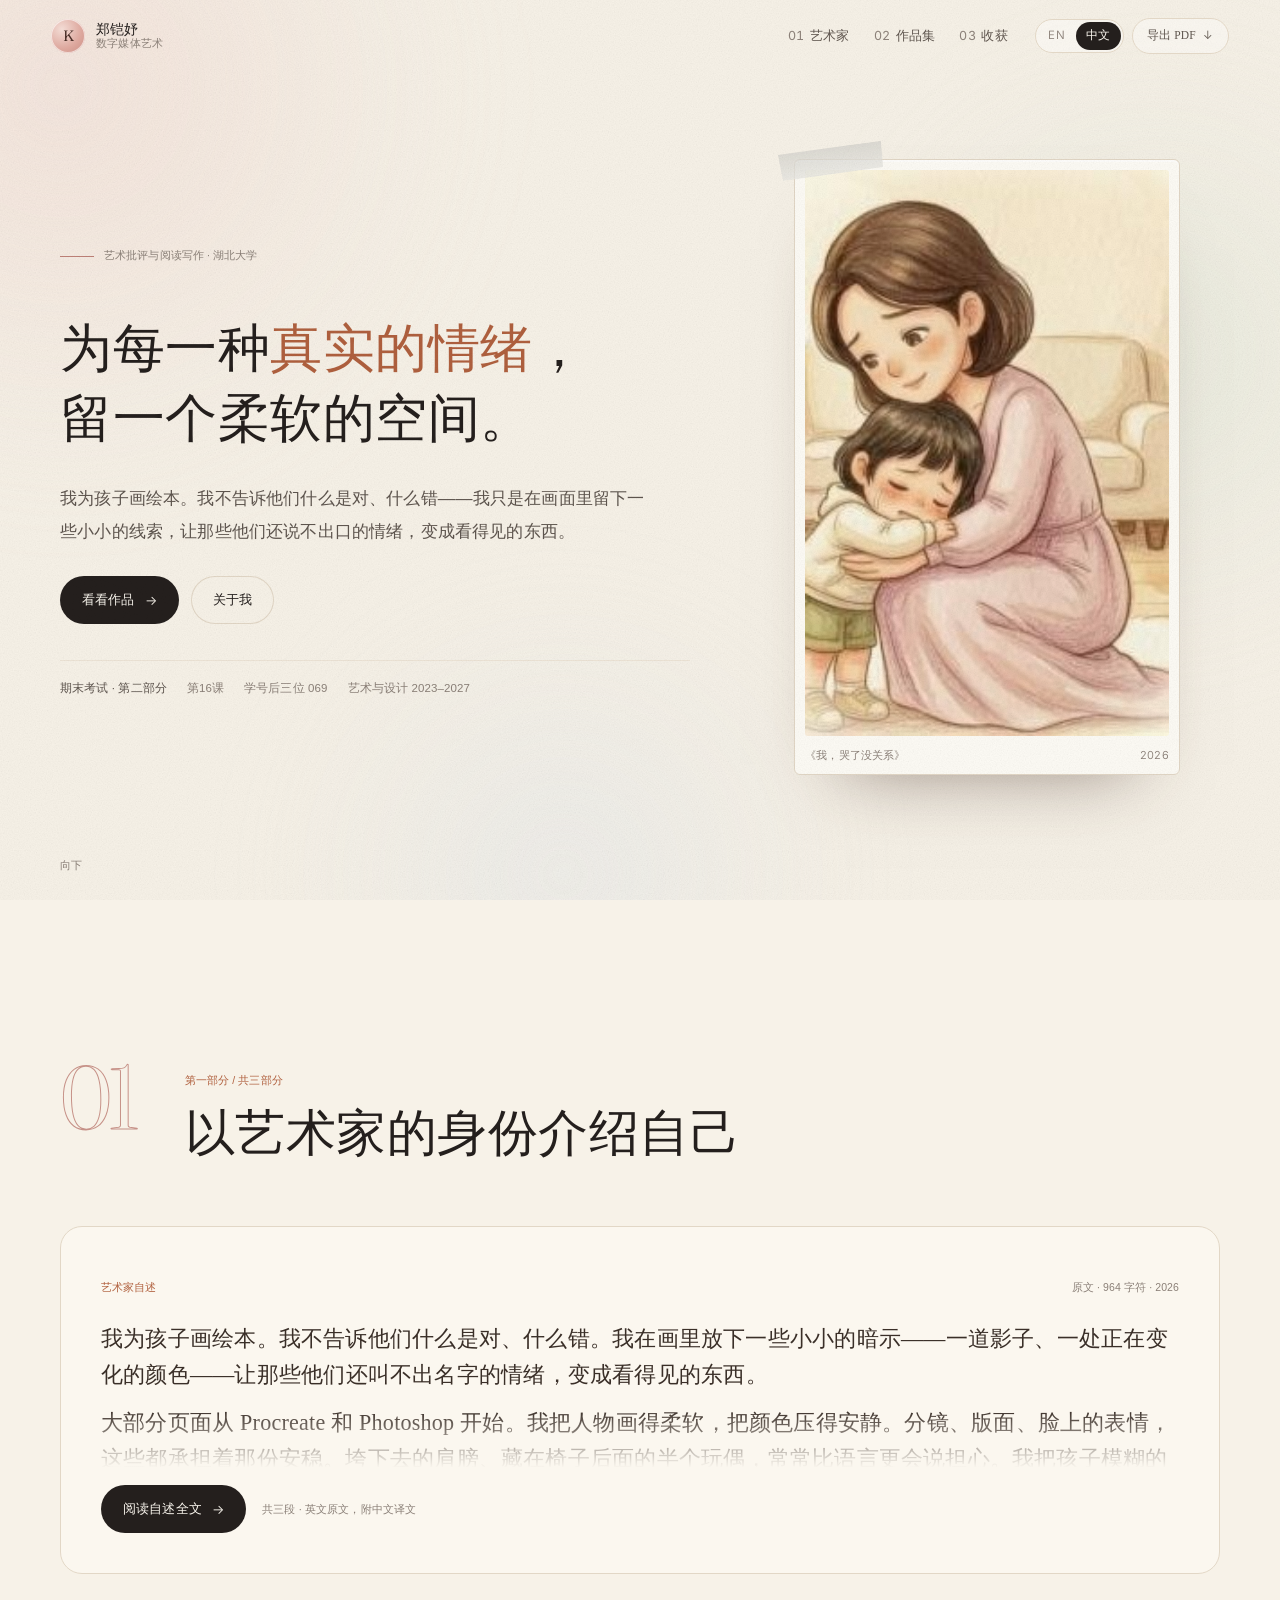
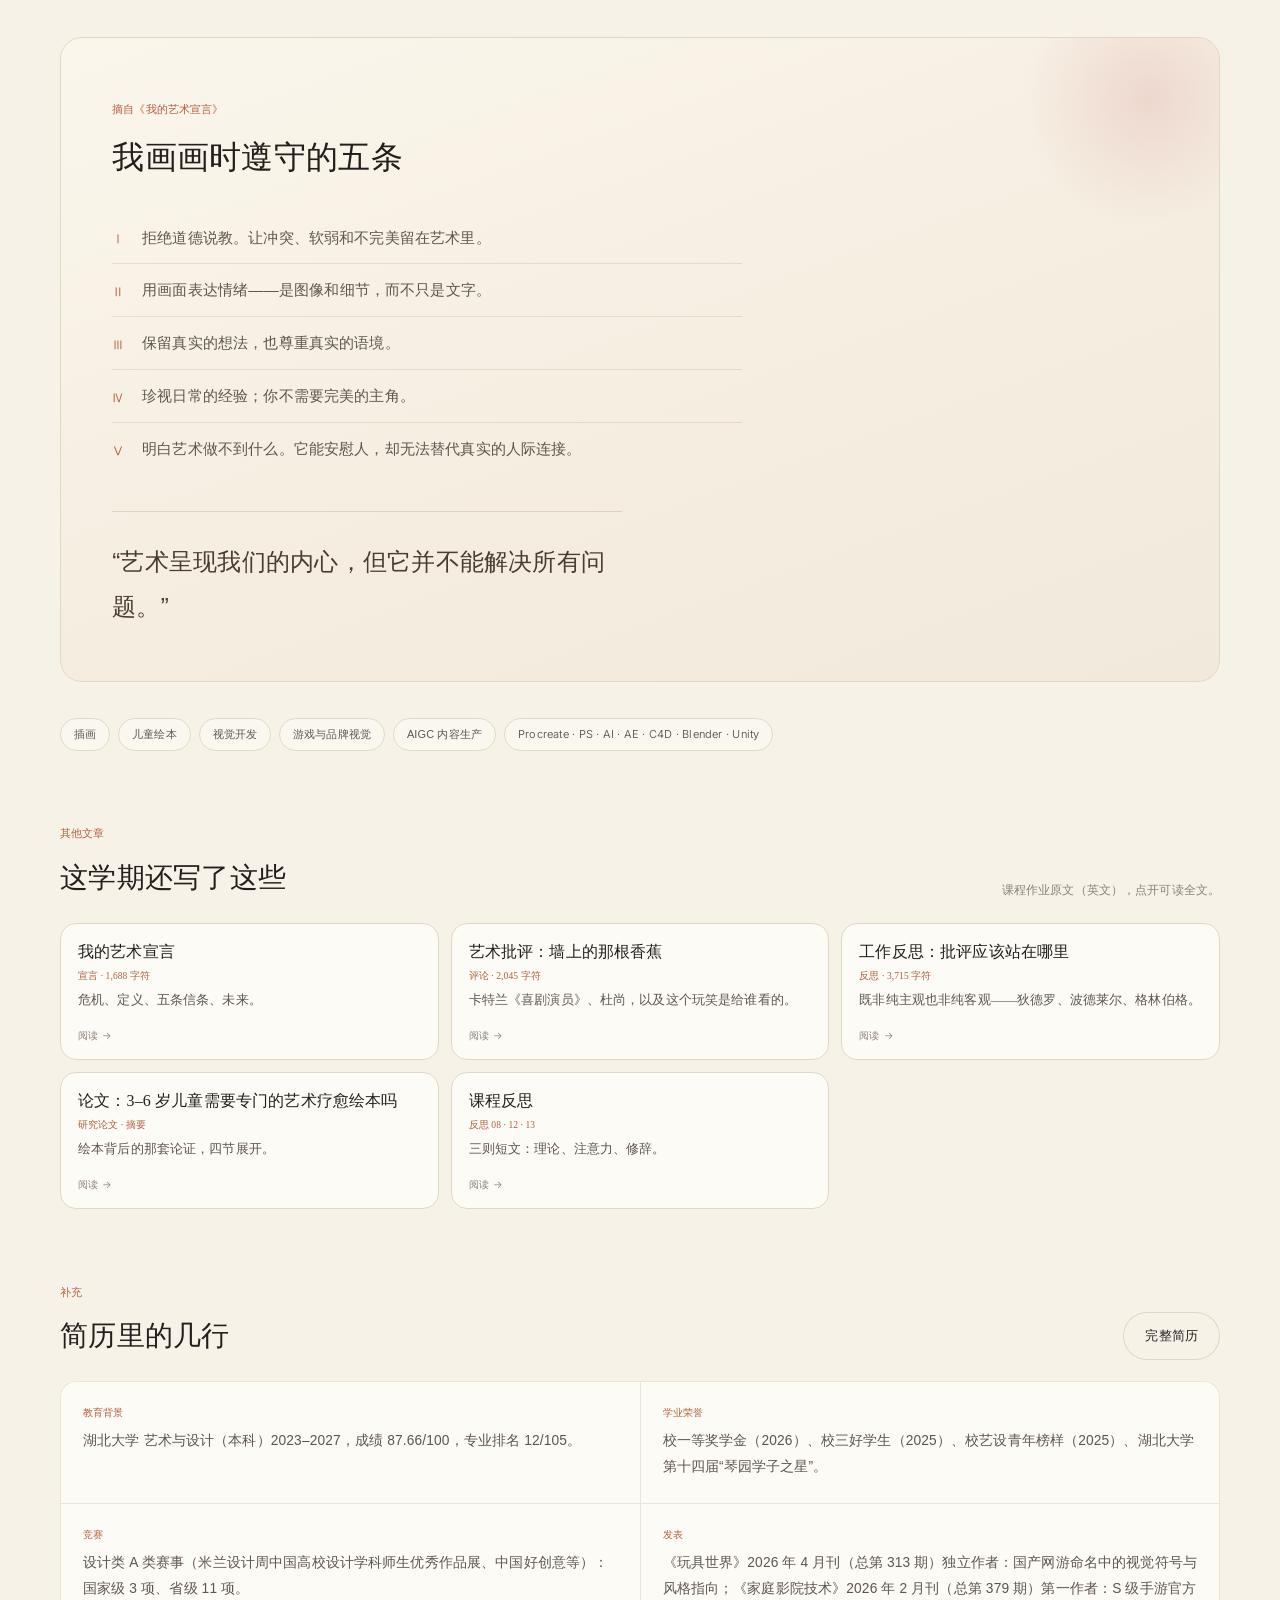
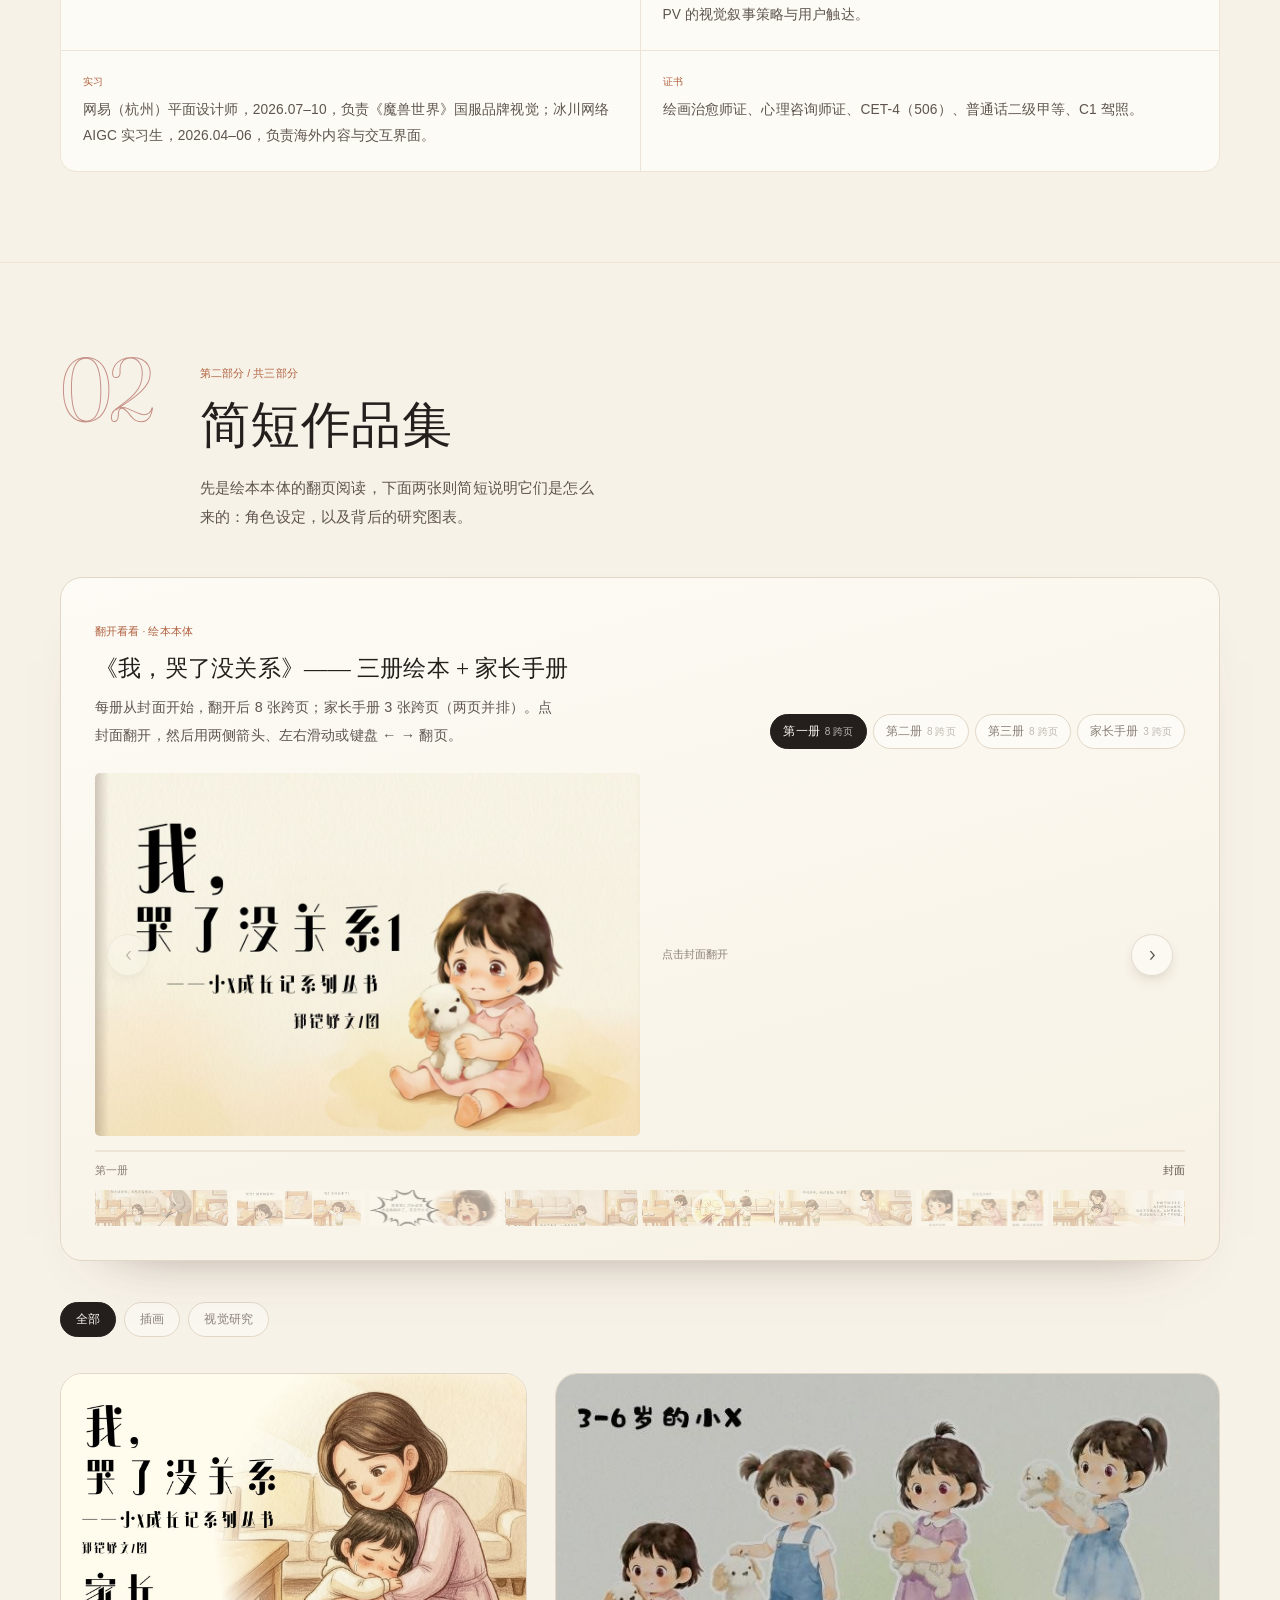
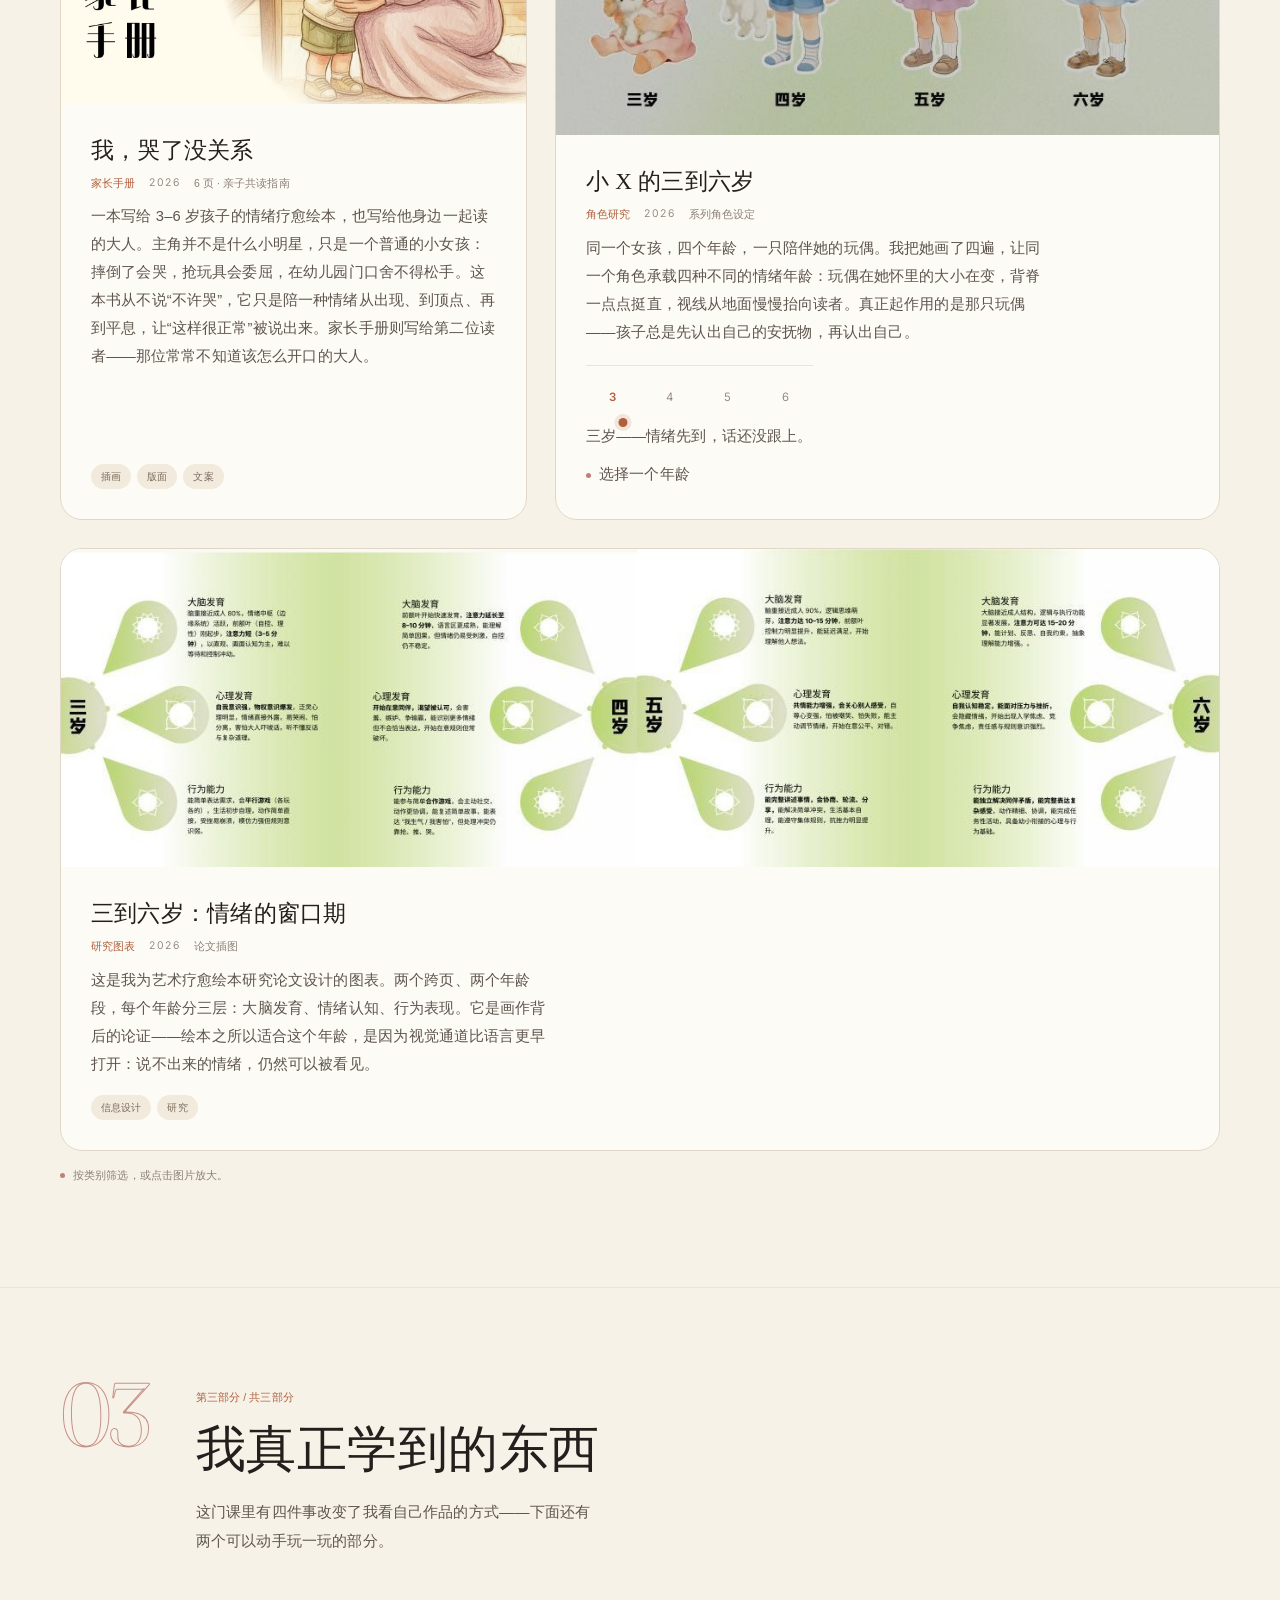
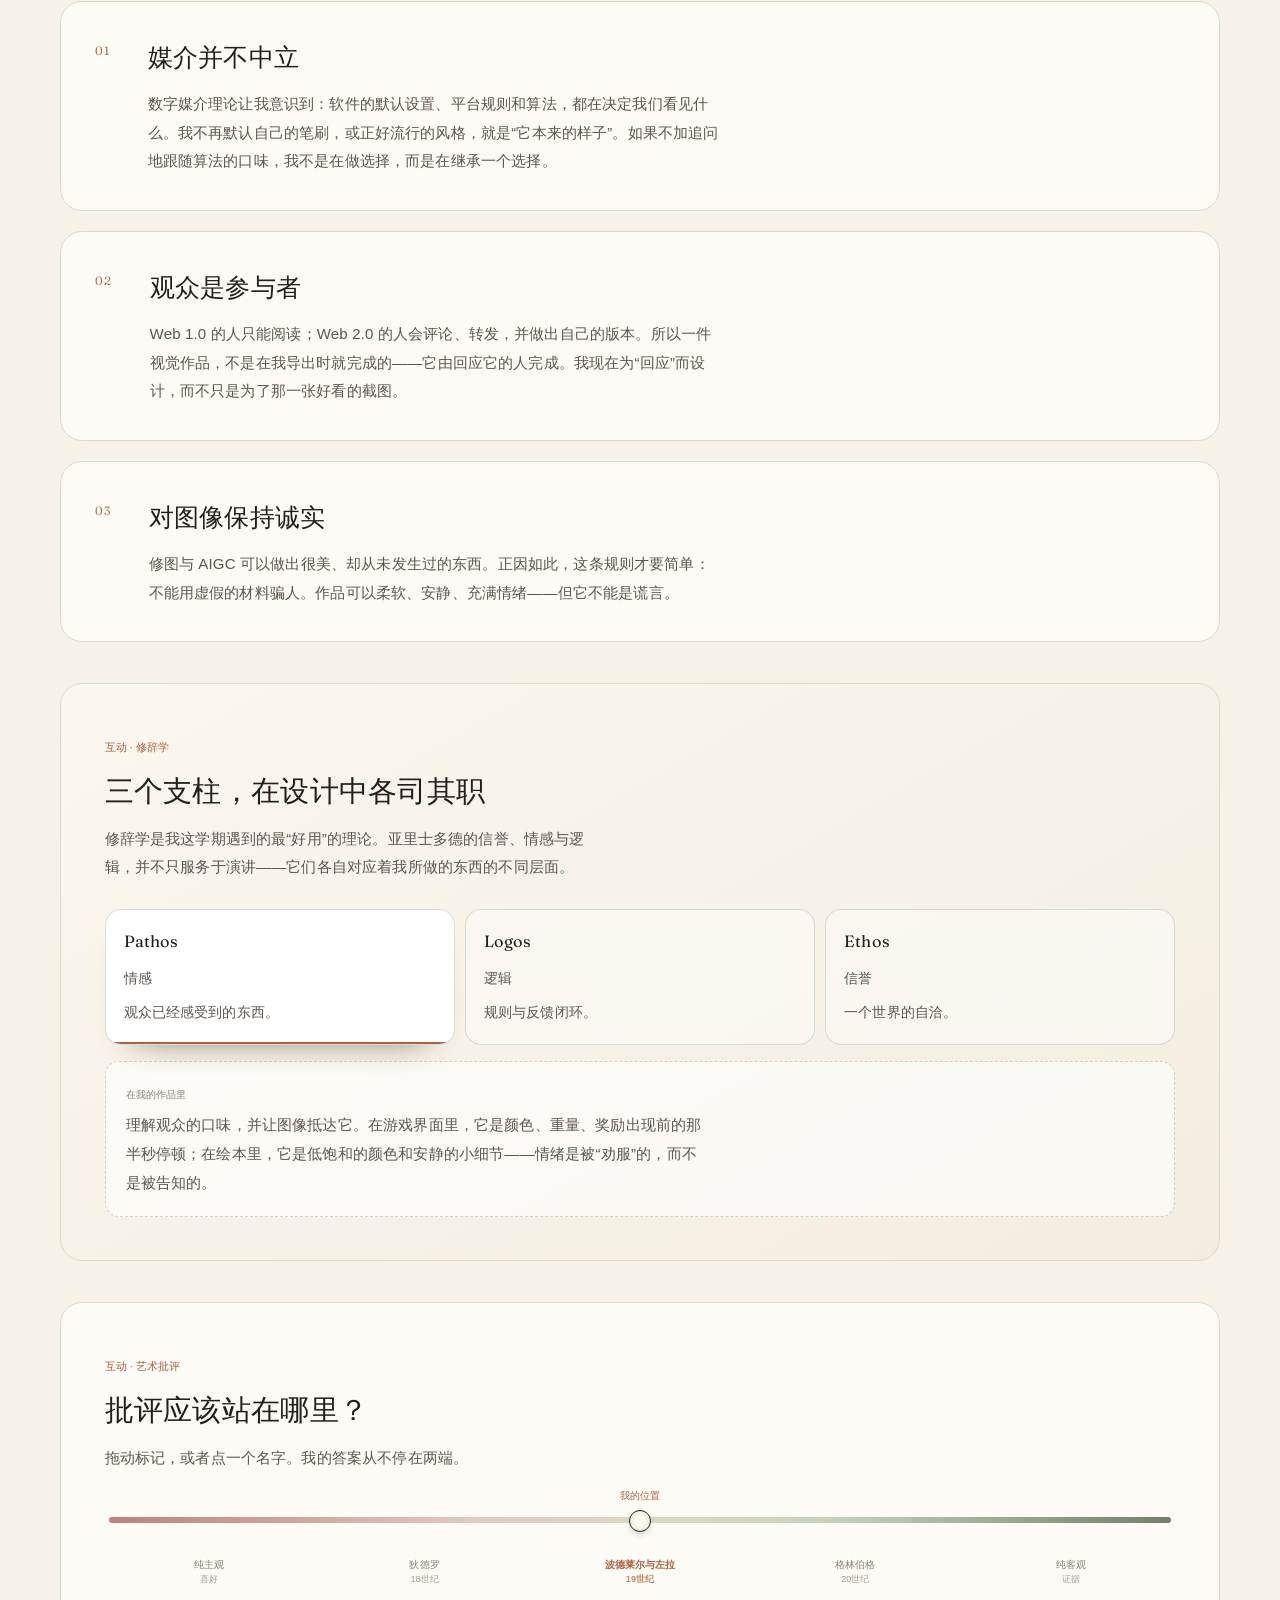
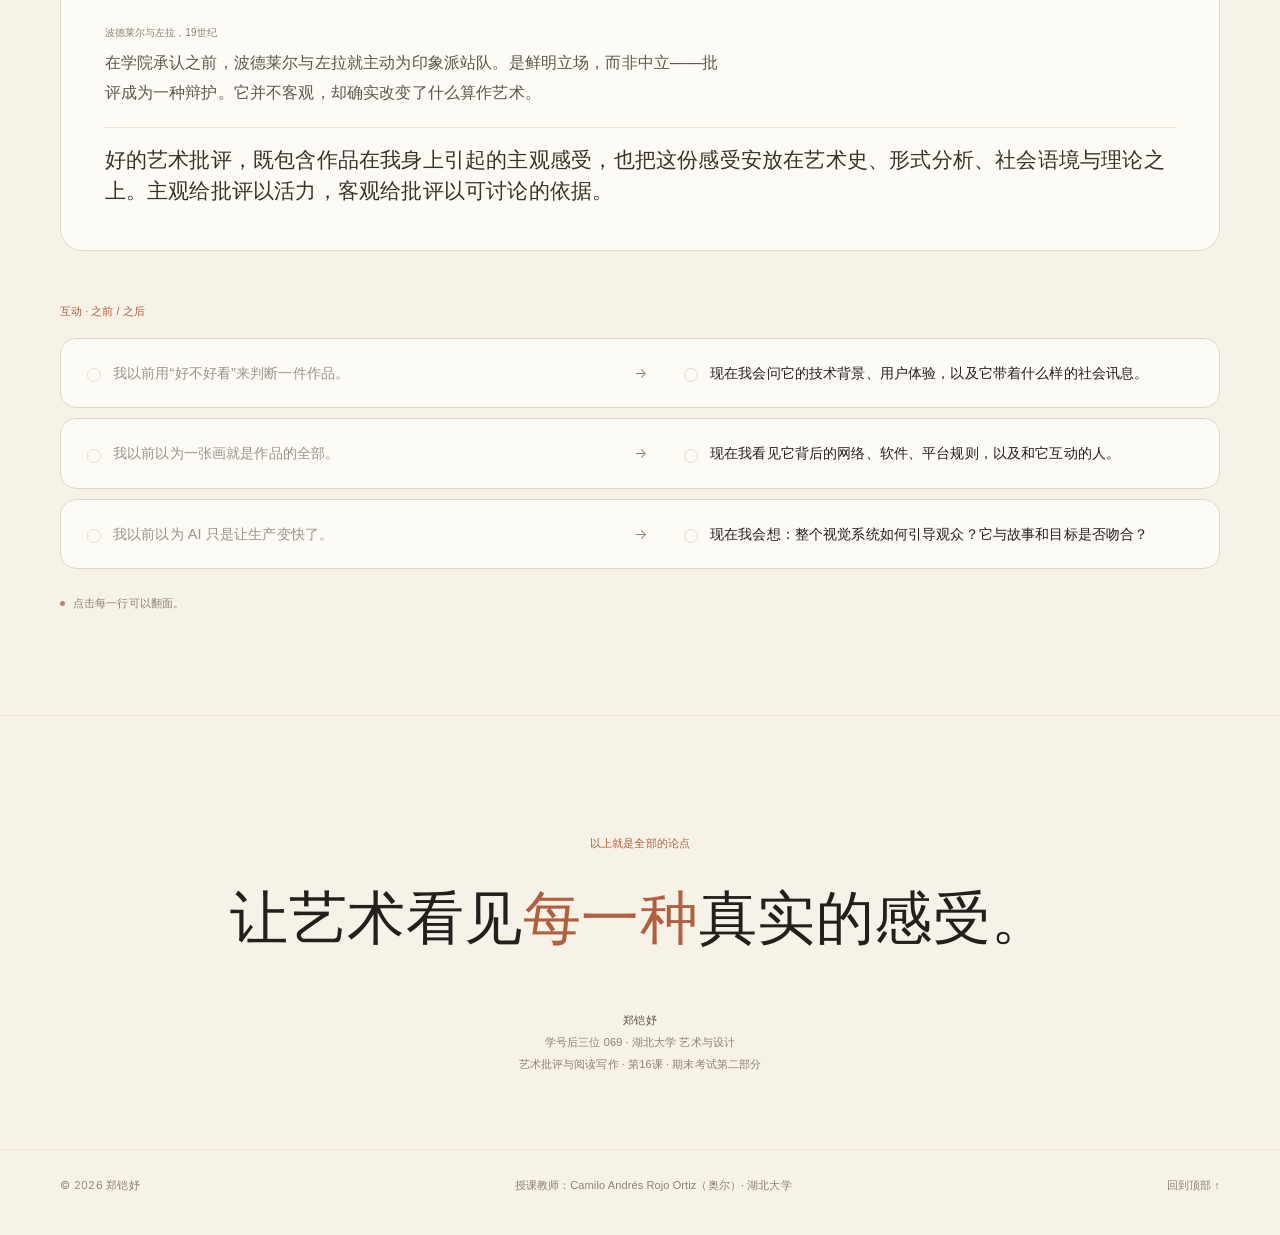
==== index.html @ 474727c8 "reader: shut book that opens on click, page backs carry the image; drop part-1 intro line" ====
<!doctype html>
<html lang="zh-CN" data-lang="zh" data-default-lang="zh">
<head>
<meta charset="utf-8">
<meta name="viewport" content="width=device-width, initial-scale=1">
<title>郑铠妤 · 为每一种真实的情绪留一个柔软的空间 — 期末考试第二部分</title>
<meta name="description" content="Final exam presentation (Part 2): an artist introduction, a short portfolio and what I learned — as an interactive site by Zheng Kaiyu, Hubei University.">
<link rel="preconnect" href="https://fonts.googleapis.com">
<link rel="preconnect" href="https://fonts.gstatic.com" crossorigin>
<link href="https://fonts.googleapis.com/css2?family=Fraunces:ital,opsz,wght@0,9..144,300;0,9..144,400;0,9..144,500;1,9..144,400&amp;family=Inter:wght@300;400;500;600&amp;display=swap" rel="stylesheet">
<link rel="stylesheet" href="styles.css">
<script>document.documentElement.classList.add('js');</script>
</head>
<body>

<a class="skip" href="#artist">Skip to content</a>
<div class="grain" aria-hidden="true"></div>
<div class="blobs" aria-hidden="true"><span class="b1"></span><span class="b2"></span><span class="b3"></span></div>
<div class="progress" aria-hidden="true"><i id="bar"></i></div>

<header class="nav" id="nav">
  <a class="brand" href="#top" aria-label="Back to top">
    <span class="mark" aria-hidden="true">K</span>
    <span class="who">
      <b><span lang="en">Zheng Kaiyu</span><span lang="zh">郑铠妤</span></b>
      <small><span lang="en">Digital media artist</span><span lang="zh">数字媒体艺术</span></small>
    </span>
  </a>
  <nav class="navlinks" aria-label="Sections">
    <a href="#artist"><b>01</b><span lang="en">Artist</span><span lang="zh">艺术家</span></a>
    <a href="#portfolio"><b>02</b><span lang="en">Portfolio</span><span lang="zh">作品集</span></a>
    <a href="#learnings"><b>03</b><span lang="en">Learnings</span><span lang="zh">收获</span></a>
  </nav>
  <div class="navtools">
    <div class="seg" role="group" aria-label="Language">
      <button type="button" data-setlang="en" aria-pressed="true">EN</button>
      <button type="button" data-setlang="zh" aria-pressed="false">中文</button>
    </div>
    <button class="btn-ghost" id="printBtn" type="button" title="Print or save as PDF slides">
      <span lang="en">PDF slides</span><span lang="zh">导出 PDF</span> ↓
    </button>
  </div>
</header>

<main id="top">

  <!-- ================= HERO ================= -->
  <section class="hero" id="hero">
    <div class="wrap inner">
      <div class="hero-copy">
        <p class="eyebrow">
          <span lang="en">Critical Writing and Reading in Arts · Hubei University</span>
          <span lang="zh">艺术批评与阅读写作 · 湖北大学</span>
        </p>
        <h1>
          <span lang="en">A soft space for every <em>real feeling</em>.</span>
          <span lang="zh">为每一种<em>真实的情绪</em>，<br>留一个柔软的空间。</span>
        </h1>
        <p class="lead">
          <span lang="en">I draw picture books for children. I don't tell them what is right or wrong — I put small signs in the pictures, so the feelings they can't name yet become something they can see.</span>
          <span lang="zh">我为孩子画绘本。我不告诉他们什么是对、什么错——我只是在画面里留下一些小小的线索，让那些他们还说不出口的情绪，变成看得见的东西。</span>
        </p>
        <div class="cta">
          <a class="btn" href="#portfolio">
            <span lang="en">See the work</span><span lang="zh">看看作品</span>
            <span class="arrow" aria-hidden="true">→</span>
          </a>
          <a class="btn line" href="#artist">
            <span lang="en">Who I am</span><span lang="zh">关于我</span>
          </a>
        </div>
        <div class="hero-meta">
          <span><b><span lang="en">Final exam · Part 2</span><span lang="zh">期末考试 · 第二部分</span></b></span>
          <span><span lang="en">Class 16</span><span lang="zh">第16课</span></span>
          <span><span lang="en">Student ID 069</span><span lang="zh">学号后三位 069</span></span>
          <span><span lang="en">Art &amp; Design, 2023–2027</span><span lang="zh">艺术与设计 2023–2027</span></span>
        </div>
      </div>

      <figure class="frame reveal">
        <span class="tape" aria-hidden="true"></span>
        <img src="assets/cover-hero.jpg" width="202" height="314" alt="Cover illustration of the picture book It's Okay That I Cried: a mother holding her crying child.">
        <figcaption>
          <span><span lang="en">《我，哭了没关系》</span><span lang="zh">《我，哭了没关系》</span></span>
          <span>2026</span>
        </figcaption>
      </figure>
    </div>
    <div class="wrap">
      <p class="scroll-cue"><span lang="en">Scroll</span><span lang="zh">向下</span> <i></i></p>
    </div>
  </section>

  <!-- ================= 01 ARTIST ================= -->
  <section class="part" id="artist">
    <div class="wrap">
      <div class="part-head">
        <div class="part-num" aria-hidden="true">01</div>
        <div>
          <p class="part-kicker"><span lang="en">Part 1 of 3</span><span lang="zh">第一部分 / 共三部分</span></p>
          <h2>
            <span lang="en">Introduce yourself as an artist</span>
            <span lang="zh">以艺术家的身份介绍自己</span>
          </h2>
        </div>
      </div>

      <!-- artist statement: full text lives behind the button -->
      <div class="statement-card reveal">
        <div class="sc-head">
          <p class="part-kicker"><span lang="en">Artist statement</span><span lang="zh">艺术家自述</span></p>
          <p class="sc-note"><span lang="en">Original · 964 characters · 2026</span><span lang="zh">原文 · 964 字符 · 2026</span></p>
        </div>
        <div class="sc-lead" id="scLead">
          <div lang="en">
            <p>I draw picture books for children. I don't tell kids what is right or wrong. I put small signs in my pictures—a shadow, a colour that shifts—so feelings they can't name yet become something they can see.</p>
            <p>Most of my pages start in Procreate and Photoshop. I keep my characters soft and my colours quiet. Storyboards, page layout, the look on a face — these carry the comfort. A drooping shoulder or a toy half-hidden behind a chair often shows worry better than words. I turn children's vague feelings into faces, bodies and small details, so readers feel them straight from the picture.</p>
            <p>My work sits within children's emotional education. When kids look at my pictures, I want them to find their own feelings there. I don't tell them what to think. I just invite them to notice the messy ones, the mixed ones, and to let those feelings be. I try to create a gentle space where being small and scared isn't something you need to fix; it is okay just to sit with it.</p>
          </div>
          <div lang="zh">
            <p>我为孩子画绘本。我不告诉他们什么是对、什么错。我在画里放下一些小小的暗示——一道影子、一处正在变化的颜色——让那些他们还叫不出名字的情绪，变成看得见的东西。</p>
            <p>大部分页面从 Procreate 和 Photoshop 开始。我把人物画得柔软，把颜色压得安静。分镜、版面、脸上的表情，这些都承担着那份安稳。垮下去的肩膀、藏在椅子后面的半个玩偶，常常比语言更会说担心。我把孩子模糊的情绪，变成脸、身体和小细节，让读者直接从画面里感觉到。</p>
            <p>我的作品属于儿童情绪教育。当孩子看我的画，我希望他们在里面找到自己的情绪。我不告诉他们该怎么想，只是邀请他们去留意那些混乱的、混合的情绪，并允许它们存在。我想创造一个温柔的空间：小小的、害怕的，不是需要被"修好"的东西；只是待在里面，也没关系。</p>
          </div>
        </div>
        <div class="sc-actions">
          <button class="btn" type="button" data-doc="statement">
            <span lang="en">Read the full statement</span><span lang="zh">阅读自述全文</span>
            <span class="arrow" aria-hidden="true">→</span>
          </button>
          <p class="sc-hint">
            <span lang="en">3 paragraphs · English original + Chinese translation</span>
            <span lang="zh">共三段 · 英文原文，附中文译文</span>
          </p>
        </div>
      </div>

      <div class="manifesto reveal">
        <p class="mk"><span lang="en">From my Art Manifesto</span><span lang="zh">摘自《我的艺术宣言》</span></p>
        <h3><span lang="en">Five commandments I draw by</span><span lang="zh">我画画时遵守的五条</span></h3>
        <ol class="cmds">
          <li><span class="num">Ⅰ</span><span><span lang="en">Say no to moral lectures. Let conflict, weakness and imperfection exist in art.</span><span lang="zh">拒绝道德说教。让冲突、软弱和不完美留在艺术里。</span></span></li>
          <li><span class="num">Ⅱ</span><span><span lang="en">Use visuals to show feelings — pictures and small details, not only written words.</span><span lang="zh">用画面表达情绪——是图像和细节，而不只是文字。</span></span></li>
          <li><span class="num">Ⅲ</span><span><span lang="en">Keep your true thoughts, and respect the real context.</span><span lang="zh">保留真实的想法，也尊重真实的语境。</span></span></li>
          <li><span class="num">Ⅳ</span><span><span lang="en">Value common daily experiences; you don't need perfect characters.</span><span lang="zh">珍视日常的经验；你不需要完美的主角。</span></span></li>
          <li><span class="num">Ⅴ</span><span><span lang="en">Understand what art cannot do. It can comfort, but it cannot replace real human connection.</span><span lang="zh">明白艺术做不到什么。它能安慰人，却无法替代真实的人际连接。</span></span></li>
        </ol>
        <p class="quote">
          <span lang="en">“Art shows our inner world, but it cannot fix every problem.”</span>
          <span lang="zh">“艺术呈现我们的内心，但它并不能解决所有问题。”</span>
        </p>
      </div>

      <div class="caps reveal">
        <span><span lang="en">Illustration</span><span lang="zh">插画</span></span>
        <span><span lang="en">Children's picture books</span><span lang="zh">儿童绘本</span></span>
        <span><span lang="en">Visual development</span><span lang="zh">视觉开发</span></span>
        <span><span lang="en">Game &amp; brand visual design</span><span lang="zh">游戏与品牌视觉</span></span>
        <span><span lang="en">AIGC production</span><span lang="zh">AIGC 内容生产</span></span>
        <span>Procreate · PS · AI · AE · C4D · Blender · Unity</span>
      </div>

      <!-- other writing -->
      <div class="archive reveal">
        <div class="archive-head">
          <div>
            <p class="part-kicker"><span lang="en">Other writing</span><span lang="zh">其他文章</span></p>
            <h3><span lang="en">What else I wrote this term</span><span lang="zh">这学期还写了这些</span></h3>
          </div>
          <p class="archive-note">
            <span lang="en">Course essays, kept in the English they were written in. Click to read.</span>
            <span lang="zh">课程作业原文（英文），点开可读全文。</span>
          </p>
        </div>
        <div class="docgrid">
          <button class="doccard" type="button" data-doc="manifesto">
            <span class="doccard-t"><span lang="en">Art Manifesto</span><span lang="zh">我的艺术宣言</span></span>
            <span class="doccard-m"><span lang="en">Manifesto · 1,688 chars</span><span lang="zh">宣言 · 1,688 字符</span></span>
            <span class="doccard-x"><span lang="en">The crisis, our definition, five commandments, the future.</span><span lang="zh">危机、定义、五条信条、未来。</span></span>
            <span class="doccard-go"><span lang="en">Read</span><span lang="zh">阅读</span> →</span>
          </button>
          <button class="doccard" type="button" data-doc="critique">
            <span class="doccard-t"><span lang="en">Art Criticism: a banana on a wall</span><span lang="zh">艺术批评：墙上的那根香蕉</span></span>
            <span class="doccard-m"><span lang="en">Critique · 2,045 chars</span><span lang="zh">评论 · 2,045 字符</span></span>
            <span class="doccard-x"><span lang="en">Cattelan's Comedian, Duchamp, and who the joke is for.</span><span lang="zh">卡特兰《喜剧演员》、杜尚，以及这个玩笑是给谁看的。</span></span>
            <span class="doccard-go"><span lang="en">Read</span><span lang="zh">阅读</span> →</span>
          </button>
          <button class="doccard" type="button" data-doc="reflection">
            <span class="doccard-t"><span lang="en">Work reflection: where should criticism stand?</span><span lang="zh">工作反思：批评应该站在哪里</span></span>
            <span class="doccard-m"><span lang="en">Reflection · 3,715 chars</span><span lang="zh">反思 · 3,715 字符</span></span>
            <span class="doccard-x"><span lang="en">Neither purely subjective nor objective — with Diderot, Baudelaire, Greenberg.</span><span lang="zh">既非纯主观也非纯客观——狄德罗、波德莱尔、格林伯格。</span></span>
            <span class="doccard-go"><span lang="en">Read</span><span lang="zh">阅读</span> →</span>
          </button>
          <button class="doccard" type="button" data-doc="essay">
            <span class="doccard-t"><span lang="en">Paper: do 3–6 year olds need art-therapy picture books?</span><span lang="zh">论文：3–6 岁儿童需要专门的艺术疗愈绘本吗</span></span>
            <span class="doccard-m"><span lang="en">Research paper · abstract</span><span lang="zh">研究论文 · 摘要</span></span>
            <span class="doccard-x"><span lang="en">The argument the picture books are built on, in four sections.</span><span lang="zh">绘本背后的那套论证，四节展开。</span></span>
            <span class="doccard-go"><span lang="en">Read</span><span lang="zh">阅读</span> →</span>
          </button>
          <button class="doccard" type="button" data-doc="reflection2">
            <span class="doccard-t"><span lang="en">Course reflections</span><span lang="zh">课程反思</span></span>
            <span class="doccard-m"><span lang="en">Reflections 08 · 12 · 13</span><span lang="zh">反思 08 · 12 · 13</span></span>
            <span class="doccard-x"><span lang="en">Three short notes on theory, attention and rhetoric.</span><span lang="zh">三则短文：理论、注意力、修辞。</span></span>
            <span class="doccard-go"><span lang="en">Read</span><span lang="zh">阅读</span> →</span>
          </button>
        </div>
      </div>

      <!-- resume supplement -->
      <div class="cv reveal">
        <div class="archive-head">
          <div>
            <p class="part-kicker"><span lang="en">Background</span><span lang="zh">补充</span></p>
            <h3><span lang="en">The short version of my CV</span><span lang="zh">简历里的几行</span></h3>
          </div>
          <button class="btn line" type="button" data-doc="resume">
            <span lang="en">Full CV</span><span lang="zh">完整简历</span>
          </button>
        </div>
        <div class="cv-grid">
          <div class="cv-item">
            <p class="cv-k"><span lang="en">Education</span><span lang="zh">教育背景</span></p>
            <p class="cv-v">
              <span lang="en">Hubei University · Art &amp; Design, B.A. (2023–2027). GPA 87.66/100, ranked 12/105.</span>
              <span lang="zh">湖北大学 艺术与设计（本科）2023–2027，成绩 87.66/100，专业排名 12/105。</span>
            </p>
          </div>
          <div class="cv-item">
            <p class="cv-k"><span lang="en">Honours</span><span lang="zh">学业荣誉</span></p>
            <p class="cv-v">
              <span lang="en">First-class scholarship (2026), Outstanding Student (2025), Faculty Role Model (2025), “Qinyuan Scholar” of Hubei University.</span>
              <span lang="zh">校一等奖学金（2026）、校三好学生（2025）、校艺设青年榜样（2025）、湖北大学第十四届“琴园学子之星”。</span>
            </p>
          </div>
          <div class="cv-item">
            <p class="cv-k"><span lang="en">Competitions</span><span lang="zh">竞赛</span></p>
            <p class="cv-v">
              <span lang="en">A-class design competitions — Milan Design Week (China), China Good Creativity and others: 3 national awards, 11 provincial awards.</span>
              <span lang="zh">设计类 A 类赛事（米兰设计周中国高校设计学科师生优秀作品展、中国好创意等）：国家级 3 项、省级 11 项。</span>
            </p>
          </div>
          <div class="cv-item">
            <p class="cv-k"><span lang="en">Publications</span><span lang="zh">发表</span></p>
            <p class="cv-v">
              <span lang="en">《玩具世界》no. 313 (Apr 2026), sole author — visual symbols in Chinese online-game naming; 《家庭影院技术》no. 379 (Feb 2026), first author — visual narrative in S-tier mobile game PVs.</span>
              <span lang="zh">《玩具世界》2026 年 4 月刊（总第 313 期）独立作者：国产网游命名中的视觉符号与风格指向；《家庭影院技术》2026 年 2 月刊（总第 379 期）第一作者：S 级手游官方 PV 的视觉叙事策略与用户触达。</span>
            </p>
          </div>
          <div class="cv-item">
            <p class="cv-k"><span lang="en">Internships</span><span lang="zh">实习</span></p>
            <p class="cv-v">
              <span lang="en">NetEase (Hangzhou), graphic designer, 2026.07–10 — brand visuals for World of Warcraft CN. BINGCHUAN Network, AIGC intern, 2026.04–06 — overseas content and interactive UI.</span>
              <span lang="zh">网易（杭州）平面设计师，2026.07–10，负责《魔兽世界》国服品牌视觉；冰川网络 AIGC 实习生，2026.04–06，负责海外内容与交互界面。</span>
            </p>
          </div>
          <div class="cv-item">
            <p class="cv-k"><span lang="en">Certificates</span><span lang="zh">证书</span></p>
            <p class="cv-v">
              <span lang="en">Art therapist, psychological counsellor, CET-4 (506), Putonghua Level 2A, driving licence C1.</span>
              <span lang="zh">绘画治愈师证、心理咨询师证、CET-4（506）、普通话二级甲等、C1 驾照。</span>
            </p>
          </div>
        </div>
      </div>
    </div>
  </section>

  <!-- ================= 02 PORTFOLIO ================= -->
  <section class="part" id="portfolio">
    <div class="wrap">
      <div class="part-head">
        <div class="part-num" aria-hidden="true">02</div>
        <div>
          <p class="part-kicker"><span lang="en">Part 2 of 3</span><span lang="zh">第二部分 / 共三部分</span></p>
          <h2>
            <span lang="en">A short portfolio</span>
            <span lang="zh">简短作品集</span>
          </h2>
          <p class="sub">
            <span lang="en">Flip through the books themselves, then two short notes on how they were made: the character study and the research chart behind them.</span>
            <span lang="zh">先是绘本本体的翻页阅读，下面两张则简短说明它们是怎么来的：角色设定，以及背后的研究图表。</span>
          </p>
        </div>
      </div>

      <!-- ===== flip-through reader ===== -->
      <div class="reader reveal" id="reader">
        <div class="reader-head">
          <div class="reader-intro">
            <p class="part-kicker"><span lang="en">Flip through · the books themselves</span><span lang="zh">翻开看看 · 绘本本体</span></p>
            <h3>
              <span lang="en">《It's Okay That I Cried》 — three volumes + the parent handbook</span>
              <span lang="zh">《我，哭了没关系》—— 三册绘本 + 家长手册</span>
            </h3>
            <p class="reader-sub">
              <span lang="en">Each volume opens from its cover: 8 spreads, plus 3 for the parent handbook (two pages side by side). Click the cover to open it, then turn with the arrows, a swipe, or ← →.</span>
              <span lang="zh">每册从封面开始，翻开后 8 张跨页；家长手册 3 张跨页（两页并排）。点封面翻开，然后用两侧箭头、左右滑动或键盘 ← → 翻页。</span>
            </p>
          </div>
          <div class="reader-tabs" role="group" aria-label="选择册数">
            <button class="rtab" type="button" data-book="b1" aria-pressed="true">
              <span lang="en">Vol. I</span><span lang="zh">第一册</span><small><span lang="en">8</span><span lang="zh">8 跨页</span></small>
            </button>
            <button class="rtab" type="button" data-book="b2" aria-pressed="false">
              <span lang="en">Vol. II</span><span lang="zh">第二册</span><small><span lang="en">8</span><span lang="zh">8 跨页</span></small>
            </button>
            <button class="rtab" type="button" data-book="b3" aria-pressed="false">
              <span lang="en">Vol. III</span><span lang="zh">第三册</span><small><span lang="en">8</span><span lang="zh">8 跨页</span></small>
            </button>
            <button class="rtab" type="button" data-book="hb" aria-pressed="false">
              <span lang="en">Handbook</span><span lang="zh">家长手册</span><small><span lang="en">3</span><span lang="zh">3 跨页</span></small>
            </button>
          </div>
        </div>

        <div class="book" id="book" tabindex="0" role="group" aria-label="绘本翻页，用左右方向键或两侧箭头">
          <button class="bkn bkn-prev" id="bkPrev" type="button" aria-label="上一页">‹</button>
          <div class="book-stage" id="bookStage" style="--ar:3">
            <div class="bk-half bk-left"><img id="bkLeftImg" src="assets/book/b1-01.jpg" alt="《我，哭了没关系》第一册，左页"></div>
            <div class="bk-half bk-right"><img id="bkRightImg" src="assets/book/b1-01.jpg" alt="《我，哭了没关系》第一册，右页"></div>
            <span class="bk-gutter" aria-hidden="true"></span>
            <div class="bk-leaf" id="bkLeaf" aria-hidden="true">
              <div class="bk-face bk-face-front"><img id="bkLeafImg" src="" alt=""></div>
              <div class="bk-face bk-face-back"><img id="bkLeafBackImg" src="" alt=""></div>
            </div>
          </div>
          <button class="bkn bkn-next" id="bkNext" type="button" aria-label="下一页">›</button>
          <p class="bk-hint" id="bkHint"><span lang="en">Click the cover to open</span><span lang="zh">点击封面翻开</span></p>
        </div>

        <div class="book-foot">
          <div class="bk-bar" aria-hidden="true"><i id="bkBar"></i></div>
          <div class="bk-line">
            <span class="bk-now" id="bkNow">
              <span lang="en">Volume I</span><span lang="zh">第一册</span>
            </span>
            <span class="bk-count" id="bkCount">1 / 9</span>
          </div>
          <div class="bk-thumbs" id="bkThumbs" role="group" aria-label="跳到某一页"></div>
        </div>
      </div>

      <div class="filters" role="group" aria-label="Filter works">
        <button type="button" data-filter="all" aria-pressed="true"><span lang="en">All</span><span lang="zh">全部</span></button>
        <button type="button" data-filter="illustration" aria-pressed="false"><span lang="en">Illustration</span><span lang="zh">插画</span></button>
        <button type="button" data-filter="research" aria-pressed="false"><span lang="en">Visual research</span><span lang="zh">视觉研究</span></button>
      </div>

      <div class="gallery" id="gallery">

        <!-- work 1 -->
        <article class="work w-5" data-tag="illustration" data-title="It's Okay That I Cried">
          <div class="shot r-cover zoom" data-img="assets/book/hb-01.jpg" tabindex="0" role="button"
               aria-label="打开家长手册封面">
            <img src="assets/book/hb-01.jpg" width="1480" height="1050" loading="lazy"
                 alt="《我，哭了没关系》家长手册封面：妈妈抱着哭泣的孩子。">
            <span class="zoomhint" aria-hidden="true">⤢</span>
          </div>
          <div class="wbody">
            <h3><span lang="en">It's Okay That I Cried</span><span lang="zh">我，哭了没关系</span></h3>
            <p class="meta">
              <span class="cat"><span lang="en">Parent handbook</span><span lang="zh">家长手册</span></span>
              <span>2026</span>
              <span><span lang="en">6 pages · a guide for parents</span><span lang="zh">6 页 · 亲子共读指南</span></span>
            </p>
            <p>
              <span lang="en">A therapeutic picture book for children aged 3–6 and the adults who read with them. The protagonist is an ordinary girl, not a star: she cries when she falls, gets upset over a toy, and doesn't want to let go at the kindergarten gate. The book never says “don't cry”. It follows one feeling from the moment it appears to the moment it settles, and lets it be normal. The handbook was written for the second reader — the adult who often doesn't know what to say.</span>
              <span lang="zh">一本写给 3–6 岁孩子的情绪疗愈绘本，也写给他身边一起读的大人。主角并不是什么小明星，只是一个普通的小女孩：摔倒了会哭，抢玩具会委屈，在幼儿园门口舍不得松手。这本书从不说“不许哭”，它只是陪一种情绪从出现、到顶点、再到平息，让“这样很正常”被说出来。家长手册则写给第二位读者——那位常常不知道该怎么开口的大人。</span>
            </p>
            <div class="tags"><i><span lang="en">Illustration</span><span lang="zh">插画</span></i><i><span lang="en">Layout</span><span lang="zh">版面</span></i><i><span lang="en">Writing</span><span lang="zh">文案</span></i></div>
          </div>
        </article>

        <!-- work 2 -->
        <article class="work w-7" data-tag="illustration" data-title="Little X, ages 3–6">
          <div class="shot r-ages zoom" data-img="assets/littlex-ages.jpg" tabindex="0" role="button"
               aria-label="Open the character study Little X, ages 3 to 6">
            <img src="assets/littlex-ages.jpg" width="698" height="380" loading="lazy"
                 alt="Four drawings of the same girl at ages three, four, five and six, each holding the same white comfort doll.">
            <span class="zoomhint" aria-hidden="true">⤢</span>
          </div>
          <div class="wbody">
            <h3><span lang="en">Little X, ages 3–6</span><span lang="zh">小 X 的三到六岁</span></h3>
            <p class="meta">
              <span class="cat"><span lang="en">Character study</span><span lang="zh">角色研究</span></span>
              <span>2026</span>
              <span><span lang="en">Series development</span><span lang="zh">系列角色设定</span></span>
            </p>
            <p>
              <span lang="en">One girl, four ages, one companion doll. I drew her four times so a single character could carry four different emotional ages: the doll changes size in her arms, her posture straightens, her gaze moves from the floor up to the reader. The doll is the detail that does the work — children recognise their own comfort object before they recognise themselves.</span>
              <span lang="zh">同一个女孩，四个年龄，一只陪伴她的玩偶。我把她画了四遍，让同一个角色承载四种不同的情绪年龄：玩偶在她怀里的大小在变，背脊一点点挺直，视线从地面慢慢抬向读者。真正起作用的是那只玩偶——孩子总是先认出自己的安抚物，再认出自己。</span>
            </p>

            <div class="agerail">
              <div class="rail" role="group" aria-label="Choose an age">
                <button class="age" type="button" data-age="3" aria-pressed="true">3</button>
                <button class="age" type="button" data-age="4" aria-pressed="false">4</button>
                <button class="age" type="button" data-age="5" aria-pressed="false">5</button>
                <button class="age" type="button" data-age="6" aria-pressed="false">6</button>
                <span class="guide" id="ageGuide" aria-hidden="true"></span>
              </div>
              <p class="agecap" aria-live="polite">
                <span data-cap="3" class="on"><span lang="en">Three — the feeling arrives before the words do.</span><span lang="zh">三岁——情绪先到，话还没跟上。</span></span>
                <span data-cap="4"><span lang="en">Four — the toy becomes something to hold on to.</span><span lang="zh">四岁——玩偶成了可以抓住的东西。</span></span>
                <span data-cap="5"><span lang="en">Five — she starts to name what she feels.</span><span lang="zh">五岁——她开始给情绪起名字。</span></span>
                <span data-cap="6"><span lang="en">Six — she can hold a feeling and still stand up.</span><span lang="zh">六岁——她能带着情绪，也仍然站得住。</span></span>
              </p>
              <p class="hint"><span lang="en">Pick an age</span><span lang="zh">选择一个年龄</span></p>
            </div>
          </div>
        </article>

        <!-- work 3 -->
        <article class="work w-12" data-tag="research" data-title="Ages 3–6: the emotional window">
          <div class="shot wide zoom" data-img="assets/dev-chart.jpg" tabindex="0" role="button"
               aria-label="Open the development chart for ages 3 to 6">
            <img src="assets/dev-chart.jpg" width="1345" height="369" loading="lazy"
                 alt="Two-page infographic comparing brain development, emotional cognition and behaviour at ages three and four, then five and six.">
            <span class="zoomhint" aria-hidden="true">⤢</span>
          </div>
          <div class="wbody">
            <h3><span lang="en">Ages 3–6: the emotional window</span><span lang="zh">三到六岁：情绪的窗口期</span></h3>
            <p class="meta">
              <span class="cat"><span lang="en">Research visualisation</span><span lang="zh">研究图表</span></span>
              <span>2026</span>
              <span><span lang="en">Figure from my research paper</span><span lang="zh">论文插图</span></span>
            </p>
            <p>
              <span lang="en">A chart I designed for my paper on art-therapy picture books. Two spreads, two age bands, three layers each: brain development, emotional cognition, behaviour. It is the argument standing behind the drawings — a picture book suits this age because the visual channel opens before the verbal one, and a feeling that cannot be said can still be seen.</span>
              <span lang="zh">这是我为艺术疗愈绘本研究论文设计的图表。两个跨页、两个年龄段，每个年龄分三层：大脑发育、情绪认知、行为表现。它是画作背后的论证——绘本之所以适合这个年龄，是因为视觉通道比语言更早打开：说不出来的情绪，仍然可以被看见。</span>
            </p>
            <div class="tags"><i><span lang="en">Information design</span><span lang="zh">信息设计</span></i><i><span lang="en">Research</span><span lang="zh">研究</span></i></div>
          </div>
        </article>

      </div>
      <p class="hint"><span lang="en">Filter by discipline, or click an image to enlarge.</span><span lang="zh">按类别筛选，或点击图片放大。</span></p>
    </div>
  </section>

  <!-- ================= 03 LEARNINGS ================= -->
  <section class="part" id="learnings">
    <div class="wrap">
      <div class="part-head">
        <div class="part-num" aria-hidden="true">03</div>
        <div>
          <p class="part-kicker"><span lang="en">Part 3 of 3</span><span lang="zh">第三部分 / 共三部分</span></p>
          <h2>
            <span lang="en">What I actually learned</span>
            <span lang="zh">我真正学到的东西</span>
          </h2>
          <p class="sub">
            <span lang="en">Four things from this course that changed how I look at my own work — and two things you can play with below.</span>
            <span lang="zh">这门课里有四件事改变了我看自己作品的方式——下面还有两个可以动手玩一玩的部分。</span>
          </p>
        </div>
      </div>

      <div class="learn">
        <article class="lrow reveal">
          <span class="ln">01</span>
          <div>
            <h3><span lang="en">Media is not neutral</span><span lang="zh">媒介并不中立</span></h3>
            <p>
              <span lang="en">Digital media theory taught me that software settings, platform rules and algorithms decide part of what we see. I no longer assume my default brushes, or the style that happens to be trending, are simply “how it looks”. If I follow an algorithm's taste without asking, I am not making a choice — I am inheriting one.</span>
              <span lang="zh">数字媒介理论让我意识到：软件的默认设置、平台规则和算法，都在决定我们看见什么。我不再默认自己的笔刷，或正好流行的风格，就是“它本来的样子”。如果不加追问地跟随算法的口味，我不是在做选择，而是在继承一个选择。</span>
            </p>
          </div>
        </article>

        <article class="lrow reveal">
          <span class="ln">02</span>
          <div>
            <h3><span lang="en">The audience is a participant</span><span lang="zh">观众是参与者</span></h3>
            <p>
              <span lang="en">In Web 1.0 people could only read; in Web 2.0 they comment, share and make their own version. So a piece of visual work is not finished when I export it — it gets finished by the people who respond to it. I design for the response now, not only for the screenshot.</span>
              <span lang="zh">Web 1.0 的人只能阅读；Web 2.0 的人会评论、转发，并做出自己的版本。所以一件视觉作品，不是在我导出时就完成的——它由回应它的人完成。我现在为“回应”而设计，而不只是为了那一张好看的截图。</span>
            </p>
          </div>
        </article>

        <article class="lrow reveal">
          <span class="ln">03</span>
          <div>
            <h3><span lang="en">Be honest with images</span><span lang="zh">对图像保持诚实</span></h3>
            <p>
              <span lang="en">Photo editing and AIGC can produce a beautiful picture of something that never happened. That is exactly why the rule stays simple: I cannot fool people with false material. The work can be soft, quiet and emotional — but it cannot be a lie.</span>
              <span lang="zh">修图与 AIGC 可以做出很美、却从未发生过的东西。正因如此，这条规则才要简单：不能用虚假的材料骗人。作品可以柔软、安静、充满情绪——但它不能是谎言。</span>
            </p>
          </div>
        </article>
      </div>

      <!-- interactive 1: rhetoric -->
      <div class="triad reveal">
        <p class="part-kicker"><span lang="en">Interactive · rhetoric</span><span lang="zh">互动 · 修辞学</span></p>
        <h3><span lang="en">Three pillars, three jobs in design</span><span lang="zh">三个支柱，在设计中各司其职</span></h3>
        <p class="intro">
          <span lang="en">Rhetoric turned out to be the most practical theory I met this term. Aristotle's Ethos, Pathos and Logos are not only for speeches — each one maps onto a different layer of the things I build.</span>
          <span lang="zh">修辞学是我这学期遇到的最“好用”的理论。亚里士多德的信誉、情感与逻辑，并不只服务于演讲——它们各自对应着我所做的东西的不同层面。</span>
        </p>
        <div class="pillars" role="group" aria-label="Rhetorical pillars">
          <button class="pillar" type="button" data-pillar="pathos" aria-pressed="true">
            <b>Pathos</b><small><span lang="en">Emotion</span><span lang="zh">情感</span></small>
            <span><span lang="en">What the audience already feels.</span><span lang="zh">观众已经感受到的东西。</span></span>
          </button>
          <button class="pillar" type="button" data-pillar="logos" aria-pressed="false">
            <b>Logos</b><small><span lang="en">Reason</span><span lang="zh">逻辑</span></small>
            <span><span lang="en">The rules and the feedback loop.</span><span lang="zh">规则与反馈闭环。</span></span>
          </button>
          <button class="pillar" type="button" data-pillar="ethos" aria-pressed="false">
            <b>Ethos</b><small><span lang="en">Credibility</span><span lang="zh">信誉</span></small>
            <span><span lang="en">The consistency of a world.</span><span lang="zh">一个世界的自洽。</span></span>
          </button>
        </div>
        <div class="panel" id="pillarPanel" aria-live="polite">
          <div class="pdetail" data-detail="pathos">
            <p class="k"><span lang="en">In my work</span><span lang="zh">在我的作品里</span></p>
            <p><span lang="en">Understanding the taste of the audience, and letting the image reach it. In a game UI it is the colour, the weight, the pause before the reward. In a picture book it is the low saturation and the small, quiet detail — the feeling is persuaded, never told.</span><span lang="zh">理解观众的口味，并让图像抵达它。在游戏界面里，它是颜色、重量、奖励出现前的那半秒停顿；在绘本里，它是低饱和的颜色和安静的小细节——情绪是被“劝服”的，而不是被告知的。</span></p>
          </div>
          <div class="pdetail" data-detail="logos" hidden>
            <p class="k"><span lang="en">In my work</span><span lang="zh">在我的作品里</span></p>
            <p><span lang="en">The rules and the feedback loop. When a button behaves the way a player expects, the interface is quietly making a logical argument: this world follows laws, so you can trust your own decisions in it.</span><span lang="zh">规则与反馈闭环。当一个按钮的反应正如玩家所料，界面其实在安静地做一次逻辑论证：这个世界有其法则，所以你可以相信自己的判断。</span></p>
          </div>
          <div class="pdetail" data-detail="ethos" hidden>
            <p class="k"><span lang="en">In my work</span><span lang="zh">在我的作品里</span></p>
            <p><span lang="en">Consistent IP visuals and brand materials. If the same world looks like the same world every time it appears, people trust it — and trust is what lets a soft, quiet image be taken seriously in a commercial channel.</span><span lang="zh">统一的 IP 视觉与品牌物料。如果同一个世界每次出现都还是那个世界，人们就会相信它——而正是这种信任，让一张安静的、柔软的画面，在商业渠道里也能被认真对待。</span></p>
          </div>
        </div>
      </div>

      <!-- interactive 2: criticism spectrum -->
      <div class="spectrum reveal">
        <p class="part-kicker"><span lang="en">Interactive · art criticism</span><span lang="zh">互动 · 艺术批评</span></p>
        <h3><span lang="en">Where does criticism sit?</span><span lang="zh">批评应该站在哪里？</span></h3>
        <p class="intro">
          <span lang="en">Drag the marker — or pick a name. My answer never settles at either end.</span>
          <span lang="zh">拖动标记，或者点一个名字。我的答案从不停在两端。</span>
        </p>
        <div class="specwrap">
          <span class="mid"><span lang="en">my position</span><span lang="zh">我的位置</span></span>
          <input id="spec" type="range" min="0" max="4" step="1" value="2" aria-label="Position between subjective and objective criticism">
        </div>
        <div class="stops" role="group" aria-label="Criticism positions">
          <button type="button" data-i="0" aria-pressed="false"><span lang="en">Subjective</span><span lang="zh">纯主观</span><small><span lang="en">taste</span><span lang="zh">喜好</span></small></button>
          <button type="button" data-i="1" aria-pressed="false"><span lang="en">Diderot</span><span lang="zh">狄德罗</span><small><span lang="en">18th c.</span><span lang="zh">18世纪</span></small></button>
          <button type="button" data-i="2" aria-pressed="true"><span lang="en">Baudelaire &amp; Zola</span><span lang="zh">波德莱尔与左拉</span><small><span lang="en">19th c.</span><span lang="zh">19世纪</span></small></button>
          <button type="button" data-i="3" aria-pressed="false"><span lang="en">Greenberg</span><span lang="zh">格林伯格</span><small><span lang="en">20th c.</span><span lang="zh">20世纪</span></small></button>
          <button type="button" data-i="4" aria-pressed="false"><span lang="en">Objective</span><span lang="zh">纯客观</span><small><span lang="en">evidence</span><span lang="zh">证据</span></small></button>
        </div>
        <div class="spector" aria-live="polite">
          <div>
            <p class="lbl" id="specLbl"><span lang="en">Baudelaire &amp; Zola, 19th century</span><span lang="zh">波德莱尔与左拉，19世纪</span></p>
            <div class="sdetail" data-spec="0" hidden>
              <p><span lang="en">Only personal taste: “I like it” or “I don't.” No history, no theory, no context. Criticism becomes a mood — and a mood cannot be argued with.</span><span lang="zh">只凭个人喜好：“我喜欢”或“我不喜欢”。不谈历史、不谈理论、不谈语境。批评于是变成一种心情——而心情是无法被讨论的。</span></p>
            </div>
            <div class="sdetail" data-spec="1" hidden>
              <p><span lang="en">Diderot, the father of modern art criticism, wrote the Salon reviews from his own point of view. What he published was a personal opinion — and that public, subjective voice became the counter-weight to the royal academy's rigid rules.</span><span lang="zh">现代艺术批评之父狄德罗，写沙龙评论时本身就带着自己的视角。他发表的是一种私人意见——而正是这种公众的、主观的声音，成为了制衡皇家学院僵化教条的砝码。</span></p>
            </div>
            <div class="sdetail" data-spec="2">
              <p><span lang="en">Baudelaire and Zola took sides for the Impressionists before the academy did. Clear positions, not neutrality — criticism as advocacy. It is not objective, and it still changed what counted as art.</span><span lang="zh">在学院承认之前，波德莱尔与左拉就主动为印象派站队。是鲜明立场，而非中立——批评成为一种辩护。它并不客观，却确实改变了什么算作艺术。</span></p>
            </div>
            <div class="sdetail" data-spec="3" hidden>
              <p><span lang="en">Formalist criticism built a theoretical frame — flatness, pure colour, the properties of the medium — so that judgement would not collapse back into liking and disliking. Full subjectivity is stopped here, but somebody still chose what to look at.</span><span lang="zh">形式主义批评搭起一套理论框架——平面性、色彩的纯粹性、媒介自身的特质——让判断不至于又滑回“喜欢 / 不喜欢”。完全的主观在这里被拦住了，但“看什么”仍然是有人在选。</span></p>
            </div>
            <div class="sdetail" data-spec="4" hidden>
              <p><span lang="en">Institutional critique uses academic theory to examine Eurocentrism and systemic bias inside art institutions. The tools are shared and the evidence matters — but the choice of which wall to look at is still made by a person.</span><span lang="zh">机构批判借助学术理论，剖析艺术机构内部的欧洲中心主义与结构性偏见。工具是共享的，证据是重要的——但“去看哪一面墙”，仍然是人做出来的选择。</span></p>
            </div>
          </div>
          <div class="verdict">
            <span lang="en">Good criticism includes the feeling the work produced in me — then puts that feeling on a ground of art history, formal analysis, social context and theory. Subjectivity gives criticism its energy. Objectivity gives it something to argue with.</span>
            <span lang="zh">好的艺术批评，既包含作品在我身上引起的主观感受，也把这份感受安放在艺术史、形式分析、社会语境与理论之上。主观给批评以活力，客观给批评以可讨论的依据。</span>
          </div>
        </div>
      </div>

      <!-- interactive 3: before / after -->
      <div class="flips reveal">
        <p class="part-kicker" style="margin-bottom:6px"><span lang="en">Interactive · before / after</span><span lang="zh">互动 · 之前 / 之后</span></p>
        <button class="fliprow" type="button" aria-pressed="false">
          <span class="side before"><span lang="en">I judged a piece by whether it looked good.</span><span lang="zh">我以前用“好不好看”来判断一件作品。</span></span>
          <span class="arrow" aria-hidden="true">→</span>
          <span class="side after"><span lang="en">Now I ask about its technical background, its user experience, and the social message it carries.</span><span lang="zh">现在我会问它的技术背景、用户体验，以及它带着什么样的社会讯息。</span></span>
        </button>
        <button class="fliprow" type="button" aria-pressed="false">
          <span class="side before"><span lang="en">I thought the picture was the whole work.</span><span lang="zh">我以前以为一张画就是作品的全部。</span></span>
          <span class="arrow" aria-hidden="true">→</span>
          <span class="side after"><span lang="en">Now I see the networks, the software, the platform rules and the people interacting with it.</span><span lang="zh">现在我看见它背后的网络、软件、平台规则，以及和它互动的人。</span></span>
        </button>
        <button class="fliprow" type="button" aria-pressed="false">
          <span class="side before"><span lang="en">I thought AI only made production faster.</span><span lang="zh">我以前以为 AI 只是让生产变快了。</span></span>
          <span class="arrow" aria-hidden="true">→</span>
          <span class="side after"><span lang="en">Now I ask how the whole visual system guides the audience — and whether it fits the story and the goal.</span><span lang="zh">现在我会想：整个视觉系统如何引导观众？它与故事和目标是否吻合？</span></span>
        </button>
        <p class="hint"><span lang="en">Click a row to flip it.</span><span lang="zh">点击每一行可以翻面。</span></p>
      </div>

    </div>
  </section>

  <!-- ================= OUTRO ================= -->
  <section class="outro" id="outro">
    <div class="wrap">
      <p class="part-kicker"><span lang="en">And that is the whole argument</span><span lang="zh">以上就是全部的论点</span></p>
      <p class="big reveal">
        <span lang="en">Let art see <em>every</em> real human feeling.</span>
        <span lang="zh">让艺术看见<em>每一种</em>真实的感受。</span>
      </p>
      <p class="sig">
        <b><span lang="en">Zheng Kaiyu</span><span lang="zh">郑铠妤</span></b><br>
        <span lang="en">Student ID 069 · Art &amp; Design, Hubei University</span>
        <span lang="zh">学号后三位 069 · 湖北大学 艺术与设计</span><br>
        <span lang="en">Critical Writing and Reading in Arts · Class 16 · Final Exam, Part 2</span>
        <span lang="zh">艺术批评与阅读写作 · 第16课 · 期末考试第二部分</span>
      </p>
    </div>
  </section>
</main>

<footer>
  <div class="wrap frow">
    <span>© 2026 <span lang="en">Zheng Kaiyu</span><span lang="zh">郑铠妤</span></span>
    <span><span lang="en">Course: Camilo Andrés Rojo Ortiz · Hubei University</span><span lang="zh">授课教师：Camilo Andrés Rojo Ortiz（奥尔）· 湖北大学</span></span>
    <a href="#top"><span lang="en">Back to top ↑</span><span lang="zh">回到顶部 ↑</span></a>
  </div>
</footer>

<!-- lightbox -->
<div class="lightbox" id="lightbox" hidden role="dialog" aria-modal="true" aria-label="Artwork viewer">
  <button class="lb-close" id="lbClose" type="button" aria-label="Close">✕</button>
  <button class="lb-nav lb-prev" id="lbPrev" type="button" aria-label="Previous">‹</button>
  <button class="lb-nav lb-next" id="lbNext" type="button" aria-label="Next">›</button>
  <div class="lb-inner">
    <img id="lbImg" src="" alt="">
    <p class="lb-cap"><b id="lbTitle"></b><span id="lbCount"></span></p>
  </div>
</div>

<!-- document reader -->
<div class="docmodal" id="docModal" hidden>
  <div class="docmodal-backdrop" data-close="1"></div>
  <div class="docmodal-panel" role="dialog" aria-modal="true" aria-labelledby="docTitle">
    <div class="docmodal-head">
      <p class="part-kicker" id="docKicker"></p>
      <h3 id="docTitle"></h3>
      <p class="docmodal-meta" id="docMeta"></p>
      <button class="docmodal-close" id="docClose" type="button" aria-label="关闭">✕</button>
    </div>
    <div class="docmodal-body" id="docBody" tabindex="0"></div>
  </div>
</div>

<div class="docstore" hidden>

  <article data-doc="statement" data-t-en="Artist statement" data-t-zh="艺术家自述"
           data-m-en="Original · 964 characters · 2026" data-m-zh="原文 · 964 字符 · 2026">
    <p><span lang="en">I draw picture books for children. I don't tell kids what is right or wrong. I put small signs in my pictures—a shadow, a colour that shifts—so feelings they can't name yet become something they can see.</span><span lang="zh">我为孩子画绘本。我不告诉他们什么是对、什么错。我在画里放下一些小小的暗示——一道影子、一处正在变化的颜色——让那些他们还叫不出名字的情绪，变成看得见的东西。</span></p>
    <p><span lang="en">Most of my pages start in Procreate and Photoshop. I keep my characters soft and my colours quiet. Storyboards, page layout, the look on a face — these carry the comfort. A drooping shoulder or a toy half-hidden behind a chair often shows worry better than words. I turn children's vague feelings into faces, bodies and small details, so readers feel them straight from the picture.</span><span lang="zh">大部分页面从 Procreate 和 Photoshop 开始。我把人物画得柔软，把颜色压得安静。分镜、版面、脸上的表情，这些都承担着那份安稳。垮下去的肩膀、藏在椅子后面的半个玩偶，常常比语言更会说担心。我把孩子模糊的情绪，变成脸、身体和小细节，让读者直接从画面里感觉到。</span></p>
    <p><span lang="en">My work sits within children's emotional education. When kids look at my pictures, I want them to find their own feelings there. I don't tell them what to think. I just invite them to notice the messy ones, the mixed ones, and to let those feelings be. I try to create a gentle space where being small and scared isn't something you need to fix; it is okay just to sit with it.</span><span lang="zh">我的作品属于儿童情绪教育。当孩子看我的画，我希望他们在里面找到自己的情绪。我不告诉他们该怎么想，只是邀请他们去留意那些混乱的、混合的情绪，并允许它们存在。我想创造一个温柔的空间：小小的、害怕的，不是需要被"修好"的东西；只是待在里面，也没关系。</span></p>
  </article>

  <article data-doc="manifesto" data-t-en="Art Manifesto" data-t-zh="我的艺术宣言"
           data-m-en="Manifesto · 1,688 characters · 2026" data-m-zh="宣言 · 1,688 字符 · 2026">
    <h4>Ⅰ. The crisis</h4>
    <p>A lot of art today tries to give simple final answers. Many creators use fixed templates, and push audiences to think in only one way.</p>
    <p>Art opinions also go to two bad extremes. Some people judge art only by their own likes. Others follow strict old rules and close off new ideas. Many works look nice and perfect, but lose real personal feelings.</p>
    <h4>Ⅱ. Our definition</h4>
    <p>Art carries human feelings, and it should not give orders to people.</p>
    <p>Art does not need to tell you what you must think. It turns hard-to-describe feelings into works we can see. Good art keeps the creator's real personal ideas, and also respects real-world background. It is not just random feelings, and there is no single perfect standard for art.</p>
    <p>Art shows our inner world, but it cannot fix every problem.</p>
    <h4>Ⅲ. The commandments</h4>
    <ol>
      <li>Say no to moral lectures. Do not tell people what is right or wrong. Let conflict, weakness and imperfection exist in art.</li>
      <li>Use visuals to show feelings. Pictures and small details can express emotion, not only written words.</li>
      <li>Keep your true thoughts, and respect real context. Follow your own feelings, but do not ignore reality and the viewer's experience.</li>
      <li>Value common daily experiences. You do not need perfect characters. Small everyday feelings are worth showing in art.</li>
      <li>Understand what art cannot do. Art can comfort and inspire us, but it cannot take the place of real-life human connection.</li>
    </ol>
    <h4>Ⅳ. The future</h4>
    <p>Stop thinking in simple black-and-white ways when making or judging art! Do not tell others how they should feel. Show how people truly feel. Make art a soft space for different inner voices. Let art see every real human feeling.</p>
  </article>

  <article data-doc="critique" data-t-en="Art criticism: a banana on a wall" data-t-zh="艺术批评：墙上的那根香蕉"
           data-m-en="Critique · 2,045 characters · 2026" data-m-zh="评论 · 2,045 字符 · 2026">
    <p>Maurizio Cattelan's work <em>Comedian</em> showed up at Art Basel Miami Beach in 2019. I first saw posts about this piece on Xiaohongshu. It is just a normal banana stuck to a white wall with silver duct tape. Bananas go bad quickly, so exhibition staff had to swap them out for fresh ones throughout the show. When I first saw photos of this installation, I immediately thought of Marcel Duchamp's famous readymade <em>Fountain</em>.</p>
    <p>People even said the store-bought urinal Duchamp showed might have been one he had used himself. Both artists put ordinary everyday objects inside gallery spaces for visitors to see. Once word got out it sold for around 120,000 US dollars, lots of visitors crowded there just to take selfies. There is no fancy painted work or tricky handmade stuff in this piece. Imagine standing in front of it: all you see is a yellow banana, some silver tape and that plain white wall.</p>
    <p>A banana is just cheap food you can grab from any supermarket. Taping it to a wall will not change the fruit in any way. It is being inside a gallery that changes how people look at it. Then performance artist David Datuna pulled the banana off and ate it right on-site. The gallery just put up another banana. No one planned for this real-world moment, yet it became part of this simple exhibit.</p>
    <p>The artwork does not hand you one fixed answer. It brings up real-life questions. What even counts as art? It also makes you wonder what makes artworks so expensive. It does not force you to take one side; it just throws these topics out for people to disagree on.</p>
    <p>I get why this banana-based exhibit got so many ordinary people talking about modern art. To be honest, I was also confused at first. Still, you will not get much out of it if you know nothing about gallery-related news. A random person might just glance at taped-on banana and miss all these ideas. You really need to know the surrounding story to follow what is going on. It does make regular people think about art's value, but only for those who already know the background context.</p>
  </article>

  <article data-doc="reflection" data-t-en="Work reflection: where should art criticism stand?" data-t-zh="工作反思：批评应该站在哪里"
           data-m-en="Reflection · 3,715 characters · 2026" data-m-zh="反思 · 3,715 字符 · 2026">
    <p><em>How do you think proper art criticism must be done? Entirely subjective? Entirely objective? Or some point in between?</em></p>
    <p>My view is that proper art criticism should lie between pure objectivity and pure subjectivity. It can never be fully objective, nor should it become nothing more than personal preference. Here I think of a popular online meme, "站中间串两边". It jokes about people who shift their positions like loaches and hold unclear stances. However, I believe there is no clear black-and-white line between subjectivity and objectivity. Therefore, I will analyze both sides and support my arguments with the history of art criticism and academia.</p>
    <h4>Why complete objectivity is impossible</h4>
    <p>In the pre-modern era, art judgment was controlled by guilds, religions and patrons. Evaluation standards came from craftsmanship, religious education and political demands. These were man-made rules, not unchanging objective truth.</p>
    <p>In the 18th century, Denis Diderot, the father of modern art criticism, wrote reviews for Salon exhibitions from his own subjective viewpoint. Public subjective opinions worked as a counter-force against the rigid "objective" rules of royal academies. In the 19th century, rebellious critics such as Baudelaire and Zola spoke up for the avant-garde Impressionists. They held clear personal positions and did not stay neutral or purely objective.</p>
    <p>The digital age of the 21st century further proves this point. Social media makes art criticism decentralized and open to the public. Different viewers have different personal experiences. There is no universal, totally objective standard for art.</p>
    <h4>Why art criticism cannot be fully subjective</h4>
    <p>Full subjectivity means following only personal taste and ignoring historical context, art theory and art history.</p>
    <p>In 20th-century formalist criticism, Clement Greenberg judged artworks based on formal features such as the flatness of canvas, pure colour and media qualities. He built a theoretical framework so that criticism would not turn into random personal likes or dislikes. Later, art criticism adopted theoretical tools including Marxism, psychoanalysis and structuralism. These gave people shared grounds for discussion instead of simple statements of "I like it" or "I do not like it".</p>
    <p>Even institutional critique in the 21st century does not depend purely on personal feelings. Critics use academic theories to examine Eurocentrism and systemic bias inside art institutions. Subjective insights need support from theory and historical facts.</p>
    <p>Therefore, I think good art criticism includes the critic's personal feelings towards the work. Meanwhile, opinions should be based on art history, formal analysis, social context and relevant theories. Subjectivity gives criticism energy and special insights. "Objectivity", represented by historical facts, evidence and theories, makes criticism something that can be argued with.</p>
  </article>

  <article data-doc="essay" data-t-en="Paper: do 3–6 year olds need art-therapy picture books?" data-t-zh="论文：3–6 岁儿童需要专门的艺术疗愈绘本吗"
           data-m-en="Research paper · abstract · 2026" data-m-zh="研究论文 · 摘要 · 2026">
    <h4>Abstract</h4>
    <p>The preschool stage (ages 3–6) represents a critical window for the development of children's emotional cognition and regulation skills. Emotional-themed picture books have increasingly become a popular category in the children's book market; however, there remains ongoing debate regarding whether ordinary children require specialized art therapy picture books to guide them through daily emotional challenges.</p>
    <p>Drawing on theories from child developmental psychology and visual communication, this study employs the original therapeutic picture book 《Little X's Growth Journey》 as a practical case to examine the core question: "Do ordinary children aged 3–6 need specialized art therapy picture books to guide their daily emotions?"</p>
    <p>The research findings indicate that specialized art therapy picture books can provide positive auxiliary value for the emotional development of young children — by aligning with their cognitive characteristics, offering emotional mirrors, and facilitating parent-child communication. Nevertheless, such books are not essential for a child's emotional growth and cannot replace the role of authentic parent-child interaction.</p>
    <p>This study concludes that the appropriate positioning of high-quality therapeutic picture books should be that of a companion to growth rather than a "cure" for emotions; they should serve as supplementary tools to enhance parent-child emotional communication.</p>
    <p class="doc-keys"><b>Keywords</b> — preschool children aged 3–6; art therapy picture books; emotional acceptance; children's emotional development; parent-child shared reading</p>
    <h4>The four sections</h4>
    <ol>
      <li>During the critical period of emotional development, picture books serve as an ideal guiding medium for young children's cognition.</li>
      <li>Provide emotional mirroring to help children achieve identity formation and emotional acceptance.</li>
      <li>As a medium for parent-child communication, reduce the didactic tone of emotional conversations.</li>
      <li>Refutation of counterarguments: "not essential" is not the same as "valueless", and a healing picture book is not a didactic one.</li>
    </ol>
  </article>

  <article data-doc="reflection2" data-t-en="Course reflections 08 · 12 · 13" data-t-zh="课程反思 08 · 12 · 13"
           data-m-en="Three short notes · 2026" data-m-zh="三则短文 · 2026">
    <h4>Reflection 08 — which theory matters most to me</h4>
    <p>Among Visual Communication, Applied Media Aesthetics and Digital Media Theory, I think Digital Media Theory is the most relevant one for me. First of all, it does not only teach me how to make pretty pictures. If I only learn drawing skills, I will just be a person who knows how to use software. But digital media theory pushes me to think deeper about my works. I start to notice things I used to ignore, like software settings, platform rules and how audiences interact with my creation.</p>
    <p>Second, it helps me understand the world we live in now. We are surrounded by digital content every day. I learn that media is not completely neutral. Algorithms, platforms and even default settings in drawing tools can influence what we see and how we think. When I create art or design work, I will keep this in mind. I will not just follow popular styles blindly because of algorithm preferences.</p>
    <p>Third, this theory gives me a clear way to look at artworks. I can no longer only judge a piece by whether it looks good. I will also think about its technical background, user experience, and what social messages it carries.</p>
    <p>To sum up, visual skills are necessary for my major. But digital media theory gives me critical thinking. It tells me why I create, and what influence my work may bring to other people.</p>
    <h4>Reflection 12 / 13 — rhetoric in my future work</h4>
    <p>For my future career path, rhetoric is not merely a skill for persuading people with words. It is also a core thinking tool for digital interactive creation and game content production.</p>
    <p>First, rhetoric helps me move beyond personal preferences and build objective thinking for analysis and evaluation. When I work on game PVs, short-video materials and interactive UI design, I can easily fall into subjective judgments like "I think this image looks good". Training in rhetoric teaches me to assess works from the perspectives of system design, interaction mechanics and audience experience.</p>
    <p>Second, Aristotle's three rhetorical pillars — Ethos, Pathos and Logos — can be directly applied to my real-world work. Pathos means understanding audience tastes and stirring users' feelings. When I design game UI and interactive interfaces, the rules and feedback loops stand for Logos. Meanwhile, brand materials and consistent IP visuals help build Ethos and keep the game IP trustworthy.</p>
    <p>What is more, digital-media rhetoric does not rely only on text. Images, interfaces, interactions and visual materials made by AIGC all send out ideas on their own. When I create game key visuals, co-branding materials or AI comic projects, I will also think about how the whole visual system guides and shapes user experience.</p>
  </article>

  <article data-doc="resume" data-t-en="Curriculum vitae" data-t-zh="个人简历"
           data-m-en="Zheng Kaiyu · 2026" data-m-zh="郑铠妤 · 2026">
    <h4>教育背景</h4>
    <p>2023.09–2027.06　湖北大学　艺术与设计（本科）<br>成绩 87.66 / 100，专业排名 12 / 105。</p>
    <h4>学业奖项</h4>
    <p>校一等奖学金（2026）、校三好学生（2025）、校艺设青年榜样（2025）、湖北大学第十四届"琴园学子之星"。</p>
    <h4>竞赛获奖</h4>
    <p>设计类 A 类比赛（米兰设计周中国高校设计学科师生优秀作品展、中国好创意暨全国数字艺术设计大赛等）获得国家级奖项 3 项、省级奖项 11 项。</p>
    <h4>科研论文</h4>
    <p>《玩具世界》2026 年 4 月刊（总第 313 期）《国产网游命名中的视觉符号与风格指向》——独立作者；<br>《家庭影院技术》2026 年 2 月刊（总第 379 期）《S 级手游官方 PV 的视觉叙事策略与用户触达》——第一作者。</p>
    <h4>实践经历</h4>
    <p><b>2026.04–2026.06　冰川网络　AIGC 实习生</b><br>面向欧美用户做画像调研，结合海外审美与流量逻辑，用 AIGC 与 AE 批量创作短视频素材，完成海外小游戏引流；用 AIGC 辅助代码与原画，搭建海外小游戏交互 UI。</p>
    <p><b>2026.07–2026.10　网易（杭州）网络股份有限公司　平面设计师</b><br>制作《魔兽世界》国服横幅、主视觉 KV 与各类宣传物料，对接外部供应商；用 PS、Illustrator 迭代视觉方案，解决多渠道营销物料的品牌统一性问题。</p>
    <h4>校园经历</h4>
    <p><b>2023.09–2025.06　校学生社团指导中心　宣传部（副部长）</b><br>对接全校 6 个社团，策划组织百团招新、社团嘉年华等主题活动 5 场，场均参与超 500 人。</p>
    <p><b>2024.09–2025.06　校青年志愿者协会　志愿推广部（副部长）</b><br>设计 1 套服饰、2 套表情包、12 张静态海报，优化公众号排版，撰写推文 20 余篇；个人志愿时长超 300 小时。</p>
    <h4>证书与技能</h4>
    <p>绘画治愈师证、心理咨询师证、大学英语四级（506）、普通话二级甲等、C1 驾驶证。</p>
    <p>精通 PS、AI、C4D、3ds Max、Blender、AE、剪映、Unity；熟练适配 AI 漫剧全流程创作，可独立完成平面人设、场景物料、三维道具、动态特效、视频剪辑与交互画面制作。</p>
  </article>

</div>

<script src="app.js" defer></script>
</body>
</html>
---- styles.css ----
/* ============================================================
   Zheng Kaiyu — "A Soft Space"
   Final Exam, Part 2 · Critical Writing and Reading in Arts
   ============================================================ */

/* ---------- tokens ---------- */
:root{
  --paper:#F7F2E8;
  --paper-2:#FBF7EF;
  --card:#FDFBF5;
  --ink:#241F1D;
  --ink-soft:#5E554E;
  --ink-faint:#8B8078;
  --line:#E2D7C6;
  --line-soft:#EDE4D6;
  --blush:#E7C3BC;
  --blush-deep:#BE8177;
  --sage:#A9B9A0;
  --sage-deep:#6F8267;
  --clay:#B0603E;
  --blue:#A7BAC8;
  --maxw:1160px;
  --r:22px;
  --ease:cubic-bezier(.22,.68,.24,1);
  --serif:"Fraunces","Iowan Old Style","Palatino Linotype",Palatino,Georgia,"Songti SC",serif;
  --sans:"Inter",-apple-system,BlinkMacSystemFont,"Segoe UI","PingFang SC","Hiragino Sans GB","Microsoft YaHei",sans-serif;
}

*,*::before,*::after{box-sizing:border-box}
html{-webkit-text-size-adjust:100%;scroll-behavior:smooth;scroll-padding-top:96px}
@media (prefers-reduced-motion:reduce){html{scroll-behavior:auto}}

body{
  margin:0;
  background:var(--paper);
  color:var(--ink);
  font-family:var(--sans);
  font-size:clamp(15px,1.02vw,17px);
  line-height:1.7;
  font-weight:350;
  -webkit-font-smoothing:antialiased;
  overflow-x:hidden;
}

/* language switching */
[data-lang="en"] [lang="zh"]{display:none !important}
[data-lang="zh"] [lang="en"]{display:none !important}

/* --- Chinese typography: serif for headings, sans for reading text --- */
[lang="zh"]{
  font-family:"Songti SC","Noto Serif SC","Source Han Serif SC",SimSun,STSong,serif;
  letter-spacing:.01em
}
p [lang="zh"],li [lang="zh"],small [lang="zh"],.sub [lang="zh"],.intro [lang="zh"],
.agecap [lang="zh"],.side [lang="zh"],.meta [lang="zh"],.hero-meta [lang="zh"],
.panel p [lang="zh"],.spector p [lang="zh"],.sig [lang="zh"],.caps [lang="zh"],
.tags [lang="zh"],footer [lang="zh"],.metrics small [lang="zh"],.hint [lang="zh"],
.wbody p [lang="zh"],.case p [lang="zh"],.lrow p [lang="zh"],.eyebrow [lang="zh"],
.part-kicker [lang="zh"],.brand b [lang="zh"],.lb-cap [lang="zh"]{
  font-family:"PingFang SC","Hiragino Sans GB","Microsoft YaHei","Noto Sans SC",sans-serif
}
[data-lang="zh"] .outro .big,
[data-lang="zh"] .manifesto .quote,
[data-lang="zh"] .hero h1 em{font-style:normal}
[data-lang="zh"] .hero h1{
  font-size:clamp(1.8rem,4.05vw,3.35rem);
  line-height:1.32;letter-spacing:0;margin-top:.9em;margin-bottom:.55em;font-weight:500
}
[data-lang="zh"] .caps > span{text-transform:none;letter-spacing:.02em}
[data-lang="zh"] footer .frow{text-transform:none;letter-spacing:.03em}
[data-lang="zh"] .part-head h2{line-height:1.25}
[data-lang="zh"] .outro .big{line-height:1.3;letter-spacing:0}
[data-lang="zh"] .st-title,[data-lang="zh"] .wbody h3{line-height:1.4}
body[lang] p[lang="zh"],p [lang="zh"]{line-height:1.9}

a{color:inherit;text-decoration:none}
img{max-width:100%;display:block;height:auto}
button{font:inherit;color:inherit;background:none;border:0;cursor:pointer}
::selection{background:var(--blush);color:#2b2320}

.skip{position:fixed;left:-999px;top:0;z-index:200;background:var(--ink);color:var(--paper);padding:.7rem 1.1rem;border-radius:0 0 10px 0}
.skip:focus{left:0}

/* ---------- paper texture & soft colour ---------- */
.grain{
  position:fixed;inset:0;pointer-events:none;z-index:3;opacity:.5;
  background-image:url("data:image/svg+xml,%3Csvg xmlns='http://www.w3.org/2000/svg' width='180' height='180'%3E%3Cfilter id='n'%3E%3CfeTurbulence type='fractalNoise' baseFrequency='.82' numOctaves='3'/%3E%3CfeColorMatrix type='saturate' values='0'/%3E%3C/filter%3E%3Crect width='180' height='180' filter='url(%23n)' opacity='.28'/%3E%3C/svg%3E");
  mix-blend-mode:multiply;
}
.blobs{position:fixed;inset:0;pointer-events:none;z-index:0;overflow:hidden}
.blobs span{position:absolute;display:block;border-radius:50%;filter:blur(70px);opacity:.55}
.b1{width:52vw;height:52vw;left:-16vw;top:-14vw;background:radial-gradient(circle at 40% 40%,#F2D9D2,rgba(242,217,210,0) 68%)}
.b2{width:44vw;height:44vw;right:-12vw;top:8vh;background:radial-gradient(circle at 50% 50%,#DDE6D6,rgba(221,230,214,0) 68%)}
.b3{width:40vw;height:40vw;left:24vw;bottom:-18vw;background:radial-gradient(circle at 50% 50%,#E3E8EC,rgba(227,232,236,0) 70%)}
@media (prefers-reduced-motion:no-preference){
  .b1{animation:drift 26s ease-in-out infinite alternate}
  .b2{animation:drift 32s ease-in-out infinite alternate-reverse}
  .b3{animation:drift 38s ease-in-out infinite alternate}
}
@keyframes drift{from{transform:translate3d(0,0,0) scale(1)}to{transform:translate3d(3vw,2vh,0) scale(1.08)}}

/* ---------- progress ---------- */
.progress{position:fixed;top:0;left:0;right:0;height:2px;z-index:60;background:transparent}
.progress i{display:block;height:100%;width:0;background:linear-gradient(90deg,var(--blush-deep),var(--clay));transition:width .12s linear}

/* ---------- nav ---------- */
.nav{
  position:fixed;top:0;left:0;right:0;z-index:50;
  display:flex;align-items:center;gap:clamp(12px,2vw,32px);
  padding:18px clamp(18px,4vw,54px);
  transition:background .45s var(--ease),box-shadow .45s var(--ease),padding .45s var(--ease);
}
.nav.solid{
  background:rgba(250,246,238,.82);
  backdrop-filter:blur(14px) saturate(1.2);
  -webkit-backdrop-filter:blur(14px) saturate(1.2);
  box-shadow:0 1px 0 var(--line),0 8px 30px -22px rgba(60,40,30,.4);
  padding-top:12px;padding-bottom:12px;
}
.brand{display:flex;align-items:center;gap:11px;margin-right:auto;min-width:0}
.brand .mark{
  width:34px;height:34px;border-radius:50%;flex:0 0 auto;
  background:radial-gradient(circle at 32% 30%,#F3DCD5,#DDA79D 60%,#C98D83);
  box-shadow:inset 0 0 0 1px rgba(255,255,255,.6);
  display:grid;place-items:center;
  font-family:var(--serif);font-size:15px;color:#4a2f28;
}
.brand .who{display:flex;flex-direction:column;line-height:1.15}
.brand b{font-weight:500;font-size:14px;letter-spacing:.02em}
.brand small{font-size:10.5px;letter-spacing:.14em;text-transform:uppercase;color:var(--ink-faint)}

.navlinks{display:flex;gap:clamp(10px,1.6vw,26px);font-size:12.5px;letter-spacing:.04em}
.navlinks a{position:relative;padding:4px 2px;color:var(--ink-soft);transition:color .3s}
.navlinks a b{font-weight:400;color:var(--ink-faint);margin-right:5px;font-variant-numeric:tabular-nums}
.navlinks a::after{
  content:"";position:absolute;left:0;right:0;bottom:-1px;height:1px;
  background:var(--clay);transform:scaleX(0);transform-origin:left;transition:transform .4s var(--ease);
}
.navlinks a:hover{color:var(--ink)}
.navlinks a:hover::after,.navlinks a[aria-current="true"]::after{transform:scaleX(1)}
.navlinks a[aria-current="true"]{color:var(--ink)}

.navtools{display:flex;align-items:center;gap:8px}
.seg{display:flex;border:1px solid var(--line);border-radius:999px;padding:2px;background:rgba(255,255,255,.4)}
.seg button{
  padding:4px 10px;border-radius:999px;font-size:11.5px;letter-spacing:.06em;
  color:var(--ink-faint);transition:.3s var(--ease)
}
.seg button[aria-pressed="true"]{background:var(--ink);color:var(--paper-2)}
.btn-ghost{
  display:inline-flex;align-items:center;gap:7px;
  border:1px solid var(--line);border-radius:999px;padding:7px 14px;
  font-size:11.5px;letter-spacing:.09em;text-transform:uppercase;
  color:var(--ink-soft);background:rgba(255,255,255,.35);transition:.35s var(--ease)
}
.btn-ghost:hover{background:var(--ink);color:var(--paper-2);border-color:var(--ink)}
@media screen and (max-width:760px){
  .navlinks{display:none}
  .brand small{display:none}
  .nav{padding:14px clamp(14px,4vw,54px);gap:10px}
  .btn-ghost{padding:6px 10px;font-size:10px}
  .hero{padding-bottom:clamp(30px,5vh,60px)}
  .part{padding:clamp(52px,7vh,96px) 0}
  .part-head{margin-bottom:clamp(24px,4vh,40px)}
  .scroll-cue{margin-top:24px}
  .scroll-cue i{height:30px}
}

/* wide research chart: swipe horizontally on small screens */
@media screen and (max-width:760px){
  .shot.wide{aspect-ratio:auto;height:auto;overflow-x:auto;overflow-y:hidden;cursor:grab}
  .shot.wide img{min-width:860px;max-width:none;width:860px;height:auto;object-fit:contain}
  .shot.wide::after{
    content:"swipe \2192";position:absolute;right:10px;bottom:10px;
    font-size:9px;letter-spacing:.14em;text-transform:uppercase;
    background:rgba(253,251,245,.92);color:var(--ink-soft);border-radius:999px;padding:4px 9px;
    pointer-events:none
  }
}

/* ---------- layout ---------- */
.wrap{width:min(100% - clamp(36px,8vw,96px),var(--maxw));margin-inline:auto}
section{position:relative;z-index:1;scroll-margin-top:88px}

/* ---------- hero ---------- */
.hero{padding:clamp(120px,16vh,180px) 0 clamp(60px,8vh,110px)}
.hero .inner{display:grid;grid-template-columns:1.15fr .85fr;gap:clamp(30px,5vw,72px);align-items:center}
@media screen and (max-width:900px){.hero .inner{grid-template-columns:1fr;gap:44px}}

.eyebrow{
  display:flex;align-items:center;gap:10px;
  font-size:10.5px;letter-spacing:.2em;text-transform:uppercase;color:var(--ink-faint);
}
.eyebrow::before{content:"";width:34px;height:1px;background:var(--blush-deep);flex:0 0 auto}

.hero h1{
  font-family:var(--serif);font-weight:400;
  font-size:clamp(2.5rem,6.2vw,5rem);
  line-height:1.02;letter-spacing:-.025em;
  margin:.5em 0 .42em;
}
.hero h1 em{font-style:italic;color:var(--clay)}
.hero p.lead{
  font-size:clamp(1rem,1.35vw,1.14rem);
  line-height:1.72;color:var(--ink-soft);max-width:34em;margin:0 0 1.6em;
}
.hero .cta{display:flex;flex-wrap:wrap;gap:12px;align-items:center}
.btn{
  display:inline-flex;align-items:center;gap:10px;
  background:var(--ink);color:var(--paper-2);
  padding:13px 22px;border-radius:999px;font-size:13px;letter-spacing:.03em;
  transition:.4s var(--ease);
}
.btn:hover{transform:translateY(-2px);box-shadow:0 14px 28px -18px rgba(40,25,20,.7)}
.btn .arrow{transition:transform .4s var(--ease)}
.btn:hover .arrow{transform:translateX(4px)}
.btn.line{background:transparent;color:var(--ink);box-shadow:inset 0 0 0 1px var(--line)}
.btn.line:hover{box-shadow:inset 0 0 0 1px var(--ink)}

.hero-meta{
  display:flex;flex-wrap:wrap;gap:6px 20px;margin-top:clamp(28px,4vh,44px);
  padding-top:18px;border-top:1px solid var(--line-soft);
  font-size:11.5px;letter-spacing:.06em;color:var(--ink-faint);text-transform:uppercase;
}
.hero-meta b{color:var(--ink-soft);font-weight:500}

/* framed artwork */
.frame{
  position:relative;background:var(--card);border:1px solid var(--line);
  border-radius:6px;padding:10px;
  box-shadow:0 40px 70px -50px rgba(70,45,35,.6),0 2px 0 rgba(255,255,255,.6) inset;
  transform:rotate(2.4deg);
  transition:transform .7s var(--ease);
}
.frame:hover{transform:rotate(.4deg) translateY(-4px)}
.frame img{width:100%;height:auto;border-radius:3px}
.frame .tape{
  position:absolute;top:-13px;left:-16px;width:104px;height:28px;
  background:linear-gradient(180deg,rgba(206,205,199,.62),rgba(232,231,226,.8));
  transform:rotate(-7deg);
  box-shadow:0 1px 2px rgba(0,0,0,.09);
  clip-path:polygon(0 6%,100% 0,99% 94%,2% 100%);
}
.frame figcaption{
  margin-top:10px;font-size:11px;letter-spacing:.03em;color:var(--ink-faint);
  display:flex;justify-content:space-between;gap:10px;
}
@media screen and (max-width:900px){.frame{max-width:330px;margin-inline:auto;transform:rotate(1.4deg)}}

.scroll-cue{
  display:flex;align-items:center;gap:10px;margin-top:clamp(34px,6vh,70px);
  font-size:10.5px;letter-spacing:.22em;text-transform:uppercase;color:var(--ink-faint)
}
.scroll-cue i{display:block;width:1px;height:44px;background:linear-gradient(var(--ink-faint),transparent);position:relative;overflow:hidden}
.scroll-cue i::after{content:"";position:absolute;inset:0;background:var(--paper);animation:drip 2.4s var(--ease) infinite}
@keyframes drip{0%{transform:translateY(-100%)}60%,100%{transform:translateY(100%)}}
@media (prefers-reduced-motion:reduce){.scroll-cue i::after{animation:none}}

/* ---------- part headers ---------- */
.part{padding:clamp(70px,10vh,130px) 0}
.part + .part{border-top:1px solid var(--line-soft)}
.part-head{display:grid;grid-template-columns:auto 1fr;gap:clamp(18px,4vw,48px);align-items:start;margin-bottom:clamp(34px,5vh,60px)}
.part-num{
  font-family:var(--serif);font-size:clamp(3.4rem,7vw,6rem);line-height:.8;
  color:transparent;-webkit-text-stroke:1px var(--blush-deep);opacity:.85;
  font-variant-numeric:tabular-nums;letter-spacing:-.04em;
}
.part-head h2{
  font-family:var(--serif);font-weight:400;letter-spacing:-.02em;
  font-size:clamp(1.9rem,3.9vw,3.1rem);line-height:1.08;margin:.1em 0 .34em;
}
.part-head .sub{max-width:44ch;color:var(--ink-soft);font-size:clamp(.95rem,1.15vw,1.05rem);margin:0}
.part-kicker{font-size:10.5px;letter-spacing:.2em;text-transform:uppercase;color:var(--clay);margin-bottom:.9em}
@media screen and (max-width:700px){
  .part-head{grid-template-columns:1fr;gap:14px}
  .part-num{font-size:3rem}
}

/* ---------- statement accordion ---------- */
.statement{display:grid;gap:0;border-top:1px solid var(--line)}
details.st{
  border-bottom:1px solid var(--line);padding:0;
  transition:background .5s var(--ease);
}
details.st summary{
  list-style:none;cursor:pointer;
  display:grid;grid-template-columns:auto 1fr auto;gap:clamp(14px,3vw,34px);
  align-items:baseline;padding:clamp(18px,2.6vh,26px) 4px;
  transition:padding .4s var(--ease);
}
details.st summary::-webkit-details-marker{display:none}
details.st summary .n{font-size:10.5px;letter-spacing:.16em;color:var(--ink-faint);font-variant-numeric:tabular-nums;padding-top:.3em}
details.st summary .st-title{
  font-family:var(--serif);font-weight:400;font-size:clamp(1.25rem,2.3vw,1.72rem);
  line-height:1.25;letter-spacing:-.01em;display:block;transition:color .35s
}
details.st summary .plus{
  width:30px;height:30px;border-radius:50%;border:1px solid var(--line);
  display:grid;place-items:center;position:relative;flex:0 0 auto;transition:.45s var(--ease)
}
details.st summary .plus::before,details.st summary .plus::after{
  content:"";position:absolute;background:var(--ink-soft);transition:.45s var(--ease)
}
details.st summary .plus::before{width:11px;height:1px}
details.st summary .plus::after{width:1px;height:11px}
details.st[open] summary .plus{background:var(--ink);border-color:var(--ink);transform:rotate(180deg)}
details.st[open] summary .plus::before,details.st[open] summary .plus::after{background:var(--paper-2)}
details.st[open] summary .plus::after{opacity:0}
details.st summary:hover .st-title{color:var(--clay)}
details.st .body{
  padding:0 4px clamp(22px,3.4vh,32px) calc(clamp(14px,3vw,34px) + 32px);
  max-width:62ch;color:var(--ink-soft);
}
@media screen and (max-width:700px){
  details.st .body{padding-left:4px}
}
details.st .body p{margin:0}
details.st .body .sig{
  margin-top:14px;font-size:11px;letter-spacing:.13em;text-transform:uppercase;color:var(--ink-faint)
}

/* ---------- manifesto band ---------- */
.manifesto{
  margin-top:clamp(46px,7vh,78px);
  background:linear-gradient(160deg,#FBF6EC,#F4EDE0 60%,#F0E9DC);
  border:1px solid var(--line);border-radius:var(--r);
  padding:clamp(26px,4vw,54px);
  position:relative;overflow:hidden;
}
.manifesto::after{
  content:"";position:absolute;right:-60px;top:-70px;width:260px;height:260px;border-radius:50%;
  background:radial-gradient(circle,rgba(231,195,188,.55),rgba(231,195,188,0) 70%);
}
.manifesto h3{
  font-family:var(--serif);font-weight:400;font-size:clamp(1.4rem,2.6vw,2rem);
  margin:.25em 0 .1em;letter-spacing:-.01em;
}
.manifesto .mk{font-size:10.5px;letter-spacing:.2em;text-transform:uppercase;color:var(--clay)}
.cmds{list-style:none;padding:0;margin:clamp(20px,3vh,34px) 0 0;display:grid;gap:0;max-width:70ch}
.cmds li{
  display:grid;grid-template-columns:auto 1fr;gap:18px;
  padding:13px 0;border-top:1px solid rgba(160,140,120,.22);
  font-size:clamp(.95rem,1.15vw,1.02rem);color:var(--ink-soft);
  transition:color .35s,padding-left .45s var(--ease);
}
.cmds li:first-child{border-top:0}
.cmds li span.num{font-family:var(--serif);font-size:12px;color:var(--clay);padding-top:.4em;font-variant-numeric:tabular-nums}
.cmds li:hover{color:var(--ink);padding-left:8px}
.manifesto .quote{
  margin:clamp(26px,4vh,40px) 0 0;padding-top:clamp(20px,3vh,28px);
  border-top:1px solid rgba(160,140,120,.28);
  font-family:var(--serif);font-style:italic;font-size:clamp(1.1rem,2vw,1.5rem);
  line-height:1.45;color:#4A3C33;max-width:34ch;
}

/* ---------- capability strip ---------- */
.caps{display:flex;flex-wrap:wrap;gap:8px;margin-top:clamp(30px,4vh,44px)}
.caps > span{
  font-size:11px;letter-spacing:.08em;text-transform:uppercase;
  border:1px solid var(--line);border-radius:999px;padding:6px 13px;color:var(--ink-soft);
  transition:.35s var(--ease);background:rgba(255,255,255,.4)
}
.caps > span:hover{background:var(--ink);color:var(--paper-2);border-color:var(--ink);transform:translateY(-2px)}

/* ---------- 01 · artist statement + archive + cv ---------- */
.statement-card{
  position:relative;border:1px solid var(--line);border-radius:var(--r);
  background:#FBF7EF;
  padding:clamp(22px,3.2vw,40px);
  margin-top:clamp(8px,1.6vh,16px)
}
.sc-head{display:flex;justify-content:space-between;align-items:baseline;gap:14px;flex-wrap:wrap;margin-bottom:14px}
.sc-note{font-size:10.5px;letter-spacing:.13em;text-transform:uppercase;color:var(--ink-faint);margin:0}
.sc-lead{
  position:relative;font-family:var(--serif);font-weight:400;
  font-size:clamp(1.02rem,1.85vw,1.38rem);line-height:1.62;color:#3A2F28;margin:0;
  max-height:6.6em;overflow:hidden
}
.sc-lead p{margin:0 0 .55em}
.sc-lead p:last-child{margin-bottom:0}
.sc-lead::after{
  content:"";position:absolute;left:0;right:0;bottom:0;height:2.6em;pointer-events:none;
  background:linear-gradient(180deg,rgba(251,247,239,0),rgba(251,247,239,.99))
}
.sc-lead [lang="zh"],.docmodal-body [lang="zh"]{
  font-family:"Songti SC","Noto Serif SC","Source Han Serif SC",SimSun,STSong,serif
}
.sc-actions{display:flex;align-items:center;gap:16px;flex-wrap:wrap;margin-top:18px}
.sc-hint{margin:0;font-size:11px;letter-spacing:.04em;color:var(--ink-faint)}

.archive,.cv{margin-top:clamp(44px,7vh,76px)}
.archive-head{display:flex;justify-content:space-between;align-items:flex-end;gap:20px;flex-wrap:wrap;margin-bottom:clamp(16px,2.4vh,24px)}
.archive-head h3{font-family:var(--serif);font-weight:400;font-size:clamp(1.25rem,2.3vw,1.75rem);margin:.2em 0 0;letter-spacing:-.01em}
.archive-note{margin:0;font-size:11.5px;color:var(--ink-faint);max-width:36ch;line-height:1.6}

.docgrid{display:grid;grid-template-columns:repeat(auto-fit,minmax(320px,1fr));gap:12px}
.doccard{
  display:flex;flex-direction:column;gap:5px;text-align:left;
  padding:17px 17px 15px;border:1px solid var(--line);border-radius:16px;
  background:var(--card);transition:.4s var(--ease);position:relative;overflow:hidden
}
.doccard:hover{transform:translateY(-3px);border-color:#D3C4AE;box-shadow:0 22px 32px -28px rgba(70,45,35,.85)}
.doccard-t{font-family:var(--serif);font-size:1rem;line-height:1.35;color:var(--ink)}
.doccard-m{font-size:9.5px;letter-spacing:.12em;text-transform:uppercase;color:var(--clay)}
.doccard-x{font-size:.82rem;color:var(--ink-soft);line-height:1.55}
.doccard-go{font-size:10px;letter-spacing:.1em;text-transform:uppercase;color:var(--ink-faint);margin-top:auto;padding-top:12px;transition:color .3s}
.doccard:hover .doccard-go{color:var(--clay)}

.cv-grid{
  display:grid;grid-template-columns:1fr 1fr;gap:1px;
  background:var(--line-soft);border:1px solid var(--line-soft);
  border-radius:16px;overflow:hidden
}
@media screen and (max-width:760px){.cv-grid{grid-template-columns:1fr}}
.cv-item{background:var(--card);padding:clamp(15px,2vw,22px)}
.cv-k{font-size:9.5px;letter-spacing:.15em;text-transform:uppercase;color:var(--clay);margin:0 0 6px}
.cv-v{margin:0;font-size:.86rem;line-height:1.62;color:var(--ink-soft)}

/* document reader */
.docmodal{position:fixed;inset:0;z-index:120;display:none}
.docmodal.open{display:block}
.docmodal-backdrop{position:absolute;inset:0;background:rgba(32,26,22,.74);backdrop-filter:blur(6px)}
.docmodal-panel{
  position:relative;z-index:2;width:min(760px,calc(100% - 28px));
  max-height:min(86vh,900px);margin:max(5vh,32px) auto 0;
  background:var(--paper-2);border-radius:14px;
  box-shadow:0 60px 90px -50px #000;
  display:flex;flex-direction:column;overflow:hidden;
  animation:docIn .38s var(--ease)
}
@keyframes docIn{from{opacity:0;transform:translateY(14px)}to{opacity:1;transform:none}}
.docmodal-head{position:relative;padding:24px 62px 15px clamp(20px,4vw,32px);border-bottom:1px solid var(--line-soft);flex:0 0 auto}
.docmodal-head h3{font-family:var(--serif);font-weight:400;font-size:clamp(1.15rem,2.1vw,1.55rem);line-height:1.28;margin:.2em 0 .35em;letter-spacing:-.01em}
.docmodal-meta{margin:0;font-size:10px;letter-spacing:.12em;text-transform:uppercase;color:var(--ink-faint)}
.docmodal-close{
  position:absolute;top:14px;right:14px;width:34px;height:34px;border-radius:50%;
  border:1px solid var(--line);background:var(--card);display:grid;place-items:center;
  font-size:13px;transition:.3s var(--ease)
}
.docmodal-close:hover{background:var(--ink);color:var(--paper-2);border-color:var(--ink)}
.docmodal-body{
  padding:22px clamp(20px,4vw,32px) 34px;overflow-y:auto;
  font-size:.94rem;line-height:1.8;color:var(--ink-soft);outline:none
}
.docmodal-body p{margin:0 0 1.05em}
.docmodal-body p:last-child{margin-bottom:0}
.docmodal-body h4{
  font-family:var(--serif);font-weight:400;font-size:1.02rem;color:var(--ink);
  margin:1.7em 0 .45em;letter-spacing:0
}
.docmodal-body h4:first-child{margin-top:0}
.docmodal-body ol{margin:0 0 1.05em;padding-left:1.5em}
.docmodal-body li{margin-bottom:.45em}
.docmodal-body em{font-style:italic}
.docmodal-body .doc-keys{margin-top:1.3em;font-size:.85rem;color:var(--ink-faint)}
@media screen and (max-width:640px){
  .docmodal-panel{max-height:90vh;margin-top:4vh;border-radius:12px}
  .docmodal-body{font-size:.88rem}
}

/* ---------- portfolio ---------- */
/* flip-through reader */
.reader{
  position:relative;background:linear-gradient(165deg,#FDFBF5,#F7F1E4);
  border:1px solid var(--line);border-radius:var(--r);
  padding:clamp(20px,3vw,34px);margin-bottom:clamp(30px,4.5vh,46px);
  box-shadow:0 30px 60px -55px rgba(70,45,35,.8)
}
.reader-head{display:flex;gap:clamp(16px,3vw,32px);justify-content:space-between;align-items:flex-end;flex-wrap:wrap;margin-bottom:clamp(16px,2.4vw,24px)}
.reader-intro{flex:1 1 320px;min-width:0}
.reader-head h3{
  font-family:var(--serif);font-weight:400;letter-spacing:-.01em;
  font-size:clamp(1.1rem,1.85vw,1.45rem);line-height:1.35;margin:.15em 0 .45em
}
.reader-sub{margin:0;color:var(--ink-soft);font-size:.9rem;max-width:52ch;line-height:1.65}
.reader-tabs{display:flex;gap:6px;flex-wrap:wrap}
.rtab{
  font-size:11.5px;letter-spacing:.05em;padding:7px 12px;border-radius:999px;
  border:1px solid var(--line);color:var(--ink-faint);background:rgba(255,255,255,.5);
  transition:.35s var(--ease);white-space:nowrap
}
.rtab small{opacity:.55;margin-left:5px;font-size:10px}
.rtab:hover{color:var(--ink);border-color:var(--ink-soft)}
.rtab[aria-pressed="true"]{background:var(--ink);color:var(--paper-2);border-color:var(--ink)}
.rtab[aria-pressed="true"] small{opacity:.7}

.book{position:relative;display:flex;align-items:center;gap:0;outline:none}
.book:focus-visible .book-stage{box-shadow:0 0 0 2px var(--clay),0 26px 44px -34px rgba(60,40,30,.9)}
.book-stage{
  position:relative;flex:1;min-width:0;width:100%;
  perspective:2800px;
  background:#FBF6EC;border-radius:5px;overflow:hidden;
  box-shadow:0 26px 44px -34px rgba(60,40,30,.9),0 0 0 1px rgba(160,140,120,.22),0 1px 0 rgba(255,255,255,.7) inset
}
/* the stage keeps its aspect from --ar (width / height) */
.book-stage::before{content:"";display:block;padding-top:calc(100% / var(--ar, 3))}

/* two facing pages, cut at the spine */
.bk-half{position:absolute;top:0;bottom:0;width:50%;overflow:hidden}
.bk-left{left:0}
.bk-right{left:50%}
.bk-half img{
  position:absolute;top:0;height:100%;width:200%;max-width:none;display:block;object-fit:cover
}
.bk-left img{left:0}
.bk-right img{left:-100%}

/* the fold */
.bk-gutter{
  position:absolute;left:50%;top:0;bottom:0;width:30px;margin-left:-15px;z-index:3;
  pointer-events:none;
  background:linear-gradient(90deg,
    rgba(70,48,36,0),rgba(70,48,36,.07) 34%,rgba(70,48,36,.16) 50%,rgba(70,48,36,.07) 66%,rgba(70,48,36,0));
}

/* the leaf that turns around the spine */
.bk-leaf{
  position:absolute;top:0;left:50%;width:50%;height:100%;z-index:4;
  transform-origin:left center;transform-style:preserve-3d;
  display:none;will-change:transform
}
.bk-leaf.on{display:block}
.bk-face{position:absolute;inset:0;overflow:hidden;backface-visibility:hidden}
.bk-face-front{background:#FBF6EC}
.bk-face-front img{
  position:absolute;top:0;left:-100%;height:100%;width:200%;max-width:none;display:block;object-fit:cover
}
.bk-face-back{
  transform:rotateY(180deg);
  background:linear-gradient(265deg,#F6EDDE,#EFE5D4);
  box-shadow:inset 0 0 70px rgba(120,90,70,.16)
}
/* the back of the leaf carries the page that will land underneath */
.bk-face-back img{
  position:absolute;top:0;left:0;height:100%;width:200%;max-width:none;display:block;object-fit:cover
}

/* a closed book: one page standing on its own, no mat behind it */
.book-stage.closed{
  flex:0 0 50%;width:50%;background:none;box-shadow:none
}
.book-stage.closed::before{padding-top:calc(200% / var(--ar,3))}
.book-stage.closed .bk-grid,.book-stage.closed .bk-gutter{display:none}
.book-stage.closed .bk-left{visibility:hidden}
.book-stage.closed .bk-right{
  left:0;width:100%;border-radius:3px 5px 5px 3px;
  box-shadow:0 34px 54px -38px rgba(60,40,30,.95),0 0 0 1px rgba(160,140,120,.16);
  cursor:pointer
}
.book-stage.closed .bk-right img{left:0}
.book-stage.closed .bk-right::after{
  content:"";position:absolute;top:0;bottom:0;left:0;width:14px;z-index:2;pointer-events:none;
  background:linear-gradient(90deg,rgba(60,40,30,.22),rgba(60,40,30,0))
}
.book-stage.closed .bk-right:hover{box-shadow:0 40px 60px -38px rgba(60,40,30,1),0 0 0 1px rgba(160,140,120,.3)}
/* while the cover is swinging, the left page must stay out of sight */
.book-stage.bk-lhid .bk-left{visibility:hidden}
.bk-leaf.from-cover .bk-face-front img{left:0}
.bk-hint{
  position:absolute;left:52%;top:50%;transform:translateY(-50%);
  margin:0;font-size:10.5px;letter-spacing:.14em;text-transform:uppercase;
  color:var(--ink-faint);pointer-events:none;
  transition:opacity .4s var(--ease)
}
.book-stage.closed ~ .bkn{opacity:1}
.book.is-closed .bkn-prev{opacity:.28;pointer-events:none}
.book.is-closed .bkn-next{opacity:.75}
.book.is-closed .bk-hint{opacity:1}
.book:not(.is-closed) .bk-hint{opacity:0}
.bk-leaf.fwd{animation:leafFwd .7s cubic-bezier(.32,.06,.3,1) forwards}
.bk-leaf.bwd{animation:leafBwd .7s cubic-bezier(.32,.06,.3,1) forwards}
@keyframes leafFwd{from{transform:rotateY(0)}to{transform:rotateY(-180deg)}}
@keyframes leafBwd{from{transform:rotateY(-180deg)}to{transform:rotateY(0)}}

.bkn{
  position:absolute;top:50%;z-index:3;
  width:42px;height:42px;border-radius:50%;
  border:1px solid rgba(160,140,120,.35);background:rgba(253,251,245,.94);
  color:var(--ink);font-size:19px;line-height:1;display:grid;place-items:center;
  backdrop-filter:blur(6px);
  box-shadow:0 6px 18px -10px rgba(60,40,30,.7);
  transition:.3s var(--ease)
}
.bkn-prev{left:12px;transform:translateY(-50%)}
.bkn-next{right:12px;transform:translateY(-50%)}
.bkn:hover{background:var(--ink);color:var(--paper-2);border-color:var(--ink)}
.bkn:disabled{opacity:.22;pointer-events:none}
@media screen and (max-width:700px){.bkn{width:34px;height:34px;font-size:16px}}

.book-foot{margin-top:14px}
.bk-bar{height:2px;background:var(--line-soft);border-radius:2px;overflow:hidden}
.bk-bar i{display:block;height:100%;width:11%;background:var(--clay);border-radius:2px;transition:width .45s var(--ease)}
.bk-line{display:flex;justify-content:space-between;align-items:baseline;margin-top:9px;font-size:11px;letter-spacing:.12em;text-transform:uppercase;color:var(--ink-faint)}
.bk-count{font-variant-numeric:tabular-nums;color:var(--ink-soft)}
.bk-thumbs{display:flex;gap:4px;margin-top:10px}
.bk-thumbs button{
  flex:1 1 0;min-width:0;height:36px;border-radius:3px;padding:0;
  background-color:#E9DFCD;background-size:cover;background-position:center;
  border:1px solid transparent;opacity:.42;transition:.3s var(--ease)
}
.bk-thumbs button:hover{opacity:.8}
.bk-thumbs button[aria-pressed="true"]{opacity:1;border-color:var(--clay);box-shadow:0 2px 8px -4px rgba(120,90,70,.8)}
@media screen and (max-width:700px){
  .bk-thumbs button{height:20px}
  .book-foot{margin-top:10px}
  .bk-line{font-size:10px}
}

.filters{display:flex;flex-wrap:wrap;gap:8px;margin-bottom:clamp(26px,4vh,40px)}
.filters button{
  font-size:11.5px;letter-spacing:.07em;text-transform:uppercase;
  padding:7px 15px;border-radius:999px;border:1px solid var(--line);color:var(--ink-faint);
  transition:.35s var(--ease);background:rgba(255,255,255,.35)
}
.filters button[aria-pressed="true"]{background:var(--ink);color:var(--paper-2);border-color:var(--ink)}
.filters button:hover{border-color:var(--ink-soft);color:var(--ink)}

.gallery{display:grid;grid-template-columns:repeat(12,1fr);gap:clamp(16px,2.2vw,28px)}
.work{
  grid-column:span 12;
  background:var(--card);border:1px solid var(--line);border-radius:var(--r);
  overflow:hidden;position:relative;display:flex;flex-direction:column;
  transition:transform .55s var(--ease),box-shadow .55s var(--ease),opacity .4s;
}
.work:hover{transform:translateY(-4px);box-shadow:0 40px 60px -50px rgba(70,45,35,.75)}
.work.w-6{grid-column:span 6}
.work.w-7{grid-column:span 7}
.work.w-5{grid-column:span 5}
.work.is-hidden{display:none}
@media screen and (max-width:820px){.work.w-6,.work.w-7,.work.w-5{grid-column:span 12}}

.shot{position:relative;overflow:hidden;background:#F1EDE3}
.shot img{width:100%;height:100%;object-fit:cover;transition:transform .9s var(--ease)}
.work:hover .shot img{transform:scale(1.03)}
.shot.tall{aspect-ratio:16/11}
.shot.r-cover{aspect-ratio:443/314}
.shot.r-ages{aspect-ratio:698/380}
.shot.wide{aspect-ratio:1345/369;background:#fff}
.shot.wide img{object-fit:contain}
.meta .cat{color:var(--clay)}
.shot.zoom{cursor:zoom-in}
.shot .badge{
  position:absolute;left:14px;top:14px;font-size:10px;letter-spacing:.14em;text-transform:uppercase;
  background:rgba(253,251,245,.9);border:1px solid rgba(0,0,0,.06);border-radius:999px;
  padding:5px 11px;color:var(--ink-soft);backdrop-filter:blur(4px)
}
.shot .zoomhint{
  position:absolute;right:14px;bottom:14px;width:34px;height:34px;border-radius:50%;
  display:grid;place-items:center;background:rgba(253,251,245,.92);color:var(--ink);
  opacity:0;transform:translateY(6px);transition:.45s var(--ease);font-size:14px
}
.work:hover .zoomhint{opacity:1;transform:none}

.wbody{padding:clamp(20px,2.6vw,30px);flex:1;display:flex;flex-direction:column;align-items:flex-start}
.wbody h3{
  font-family:var(--serif);font-weight:400;letter-spacing:-.01em;
  font-size:clamp(1.16rem,1.9vw,1.44rem);line-height:1.28;margin:0 0 .35em;
}
.wbody .meta{
  font-size:10.5px;letter-spacing:.13em;text-transform:uppercase;color:var(--ink-faint);
  display:flex;flex-wrap:wrap;gap:6px 14px;margin-bottom:.9em;
}
.wbody p{margin:0;color:var(--ink-soft);font-size:clamp(.92rem,1.05vw,.98rem);max-width:52ch}
.wbody .tags{display:flex;gap:6px;flex-wrap:wrap;margin-top:auto;padding-top:16px}
.wbody .tags i{
  font-style:normal;font-size:10px;letter-spacing:.1em;text-transform:uppercase;
  padding:4px 10px;border-radius:999px;background:#F1EADD;color:#7C6C5D
}

/* age rail */
.agerail{margin-top:18px;border-top:1px solid var(--line-soft);padding-top:16px}
.agerail .rail{position:relative;display:flex;justify-content:space-between;gap:4px;padding-bottom:10px}
.agerail .guide{
  position:absolute;left:16%;width:9px;height:9px;border-radius:50%;background:var(--clay);
  bottom:-4px;transform:translateX(-50%);transition:left .55s var(--ease);
  box-shadow:0 0 0 4px rgba(176,96,62,.14)
}
.age{
  flex:1;text-align:center;font-size:11.5px;letter-spacing:.1em;color:var(--ink-faint);
  padding:6px 2px;border-radius:8px;transition:.35s var(--ease);position:relative
}
.age:hover{color:var(--ink)}
.age[aria-pressed="true"]{color:var(--clay);font-weight:600}
.agecap{min-height:2.6em;margin:8px 0 0;font-size:.92rem;color:var(--ink-soft);transition:opacity .3s}
.agecap > span{display:none}
.agecap > span.on{display:inline}

/* case study */
.case{padding:clamp(24px,3.2vw,40px) clamp(24px,3.2vw,40px) clamp(16px,2.2vw,22px);display:grid;grid-template-columns:1.05fr .95fr;gap:clamp(24px,3.4vw,44px);align-items:center}
@media screen and (max-width:820px){.case{grid-template-columns:1fr}}
.case h3{font-family:var(--serif);font-weight:400;font-size:clamp(1.4rem,2.4vw,1.9rem);margin:0 0 .4em;letter-spacing:-.015em}
.case .meta{font-size:10.5px;letter-spacing:.13em;text-transform:uppercase;color:var(--ink-faint);margin-bottom:1em}
.case p{margin:0 0 1.1em;color:var(--ink-soft);max-width:46ch}
.metrics{display:grid;grid-template-columns:repeat(2,1fr);gap:1px;background:var(--line-soft);border:1px solid var(--line-soft);border-radius:16px;overflow:hidden;margin:0 clamp(24px,3.2vw,40px) clamp(18px,2.4vw,26px)}
.metrics.m4{grid-template-columns:repeat(4,1fr)}
@media screen and (max-width:820px){.metrics.m4{grid-template-columns:repeat(2,1fr)}}
.metrics div{background:var(--card);padding:16px 18px}
.metrics b{display:block;font-family:var(--serif);font-size:clamp(1.5rem,2.6vw,2.1rem);font-weight:400;line-height:1;letter-spacing:-.02em}
.metrics small{display:block;font-size:10px;letter-spacing:.12em;text-transform:uppercase;color:var(--ink-faint);margin-top:7px}

.pipeline{width:100%;height:auto;overflow:visible}
.pipeline .node{fill:none;stroke:var(--line);stroke-width:1}
.pipeline text{font-family:var(--sans);font-size:9.4px;letter-spacing:.06em;fill:var(--ink-soft);text-transform:uppercase}
.pipeline .dot{fill:var(--blush-deep)}
.pipeline .flow{stroke:var(--blush-deep);stroke-width:1;fill:none;stroke-dasharray:3 4;opacity:.7}
@media (prefers-reduced-motion:no-preference){
  .pipeline .flow{animation:dash 14s linear infinite}
}
@keyframes dash{to{stroke-dashoffset:-140}}

/* ---------- learnings ---------- */
.learn{display:grid;gap:clamp(14px,1.8vw,20px)}
.lrow{
  display:grid;grid-template-columns:auto 1fr;gap:clamp(16px,3vw,40px);
  padding:clamp(22px,3vw,34px);background:var(--card);
  border:1px solid var(--line);border-radius:var(--r);
  transition:.5s var(--ease);
}
.lrow:hover{border-color:#D3C4AE;background:#FEFCF7}
.lrow .ln{
  font-family:var(--serif);font-size:12px;color:var(--clay);padding-top:.45em;
  font-variant-numeric:tabular-nums;letter-spacing:.05em
}
.lrow h3{font-family:var(--serif);font-weight:400;font-size:clamp(1.2rem,2.1vw,1.55rem);margin:0 0 .45em;letter-spacing:-.01em}
.lrow p{margin:0;color:var(--ink-soft);max-width:64ch;font-size:clamp(.94rem,1.06vw,1rem)}

/* triad */
.triad{
  margin-top:clamp(30px,4.5vh,52px);padding:clamp(24px,3.4vw,44px);
  border:1px solid var(--line);border-radius:var(--r);
  background:linear-gradient(150deg,#FBF7EE,#F3EDE1);
}
.triad h3{font-family:var(--serif);font-weight:400;font-size:clamp(1.3rem,2.3vw,1.8rem);margin:.15em 0 .3em}
.triad .intro{color:var(--ink-soft);max-width:56ch;margin:0 0 clamp(20px,3vh,30px)}
.pillars{display:grid;grid-template-columns:repeat(3,1fr);gap:10px}
@media screen and (max-width:700px){.pillars{grid-template-columns:1fr}}
.pillar{
  text-align:left;padding:18px 18px 20px;border-radius:16px;
  border:1px solid rgba(160,140,120,.3);background:rgba(255,255,255,.45);
  transition:.45s var(--ease);position:relative;overflow:hidden
}
.pillar::after{
  content:"";position:absolute;inset:auto 0 0 0;height:2px;background:var(--clay);
  transform:scaleX(0);transform-origin:left;transition:transform .5s var(--ease)
}
.pillar:hover{transform:translateY(-3px);background:#fff}
.pillar[aria-pressed="true"]{background:#fff;box-shadow:0 20px 34px -30px rgba(60,40,30,.9)}
.pillar[aria-pressed="true"]::after{transform:scaleX(1)}
.pillar b{display:block;font-family:var(--serif);font-weight:400;font-size:1.02rem;letter-spacing:.01em}
.pillar small{display:block;font-size:10px;letter-spacing:.16em;text-transform:uppercase;color:var(--clay);margin-top:5px}
.pillar span{display:block;margin-top:12px;font-size:.86rem;color:var(--ink-soft);line-height:1.6}
.panel{
  margin-top:16px;padding:18px 20px;border-radius:14px;background:rgba(255,255,255,.62);
  border:1px dashed rgba(160,140,120,.4);min-height:5.6em;
}
.panel .k{font-size:10px;letter-spacing:.18em;text-transform:uppercase;color:var(--ink-faint)}
.panel p{margin:.5em 0 0;font-size:.95rem;color:var(--ink-soft);max-width:64ch}

/* spectrum */
.spectrum{
  margin-top:clamp(30px,4.5vh,52px);padding:clamp(24px,3.4vw,44px);
  border:1px solid var(--line);border-radius:var(--r);background:var(--card);
}
.spectrum h3{font-family:var(--serif);font-weight:400;font-size:clamp(1.3rem,2.3vw,1.8rem);margin:.15em 0 .3em}
.spectrum .intro{color:var(--ink-soft);max-width:58ch;margin:0 0 clamp(26px,4vh,40px)}
.specwrap{position:relative;padding:0 4px;margin-top:24px}
.specwrap::before{
  content:"";position:absolute;left:4px;right:4px;top:9px;height:6px;border-radius:99px;
  background:linear-gradient(90deg,var(--blush-deep),#E4C9BC 34%,#DDD8C2 50%,#C7D2BE 68%,var(--sage-deep))
}
.specwrap .mid{
  position:absolute;left:50%;top:-20px;transform:translateX(-50%);
  font-size:9.5px;letter-spacing:.14em;text-transform:uppercase;color:var(--clay);
  white-space:nowrap;
}
input[type="range"]{
  -webkit-appearance:none;appearance:none;width:100%;background:transparent;
  height:26px;margin:0;position:relative;z-index:2;cursor:grab
}
input[type="range"]:active{cursor:grabbing}
input[type="range"]::-webkit-slider-runnable-track{height:26px;background:transparent}
input[type="range"]::-moz-range-track{height:26px;background:transparent}
input[type="range"]::-webkit-slider-thumb{
  -webkit-appearance:none;width:22px;height:22px;border-radius:50%;background:var(--card);
  border:1px solid var(--ink);margin-top:2px;
  box-shadow:0 4px 10px -4px rgba(0,0,0,.35),inset 0 0 0 4px var(--paper);
  transition:transform .2s
}
input[type="range"]::-moz-range-thumb{
  width:22px;height:22px;border-radius:50%;background:var(--card);border:1px solid var(--ink);
  box-shadow:inset 0 0 0 4px var(--paper)
}
input[type="range"]:hover::-webkit-slider-thumb{transform:scale(1.12)}
.stops{display:flex;justify-content:space-between;gap:6px;margin-top:10px}
.stops button{
  flex:1;text-align:center;font-size:10px;letter-spacing:.06em;color:var(--ink-faint);
  line-height:1.35;padding:6px 2px;border-radius:8px;transition:.3s var(--ease)
}
.stops button[aria-pressed="true"]{color:var(--clay);font-weight:600}
.stops button small{display:block;font-size:9px;opacity:.75;letter-spacing:.02em;text-transform:none;margin-top:2px}
.spector{display:grid;grid-template-columns:1fr;gap:14px;margin-top:clamp(20px,3vh,28px);min-height:7em}
.spector .lbl{font-size:10px;letter-spacing:.18em;text-transform:uppercase;color:var(--ink-faint)}
.spector p{margin:.4em 0 0;font-size:1rem;color:var(--ink-soft);max-width:62ch;transition:opacity .3s}
.spector .verdict{
  border-top:1px solid var(--line-soft);padding-top:16px;margin-top:4px;
  font-family:var(--serif);font-size:clamp(1.05rem,1.7vw,1.3rem);line-height:1.5;color:#3B302A
}

/* flip rows */
.flips{margin-top:clamp(30px,4.5vh,52px);display:grid;gap:10px}
.fliprow{
  display:grid;grid-template-columns:1fr 44px 1fr;gap:clamp(10px,2vw,22px);align-items:center;
  padding:clamp(16px,2.2vw,22px) clamp(16px,2.4vw,26px);
  border:1px solid var(--line);border-radius:16px;background:var(--card);
  text-align:left;width:100%;transition:.45s var(--ease)
}
.fliprow:hover{border-color:#D3C4AE;background:#FEFCF7}
.fliprow .side{font-size:clamp(.9rem,1.05vw,.98rem);transition:.45s var(--ease);position:relative;padding-left:26px}
.fliprow .side::before{
  content:"";position:absolute;left:0;top:.52em;width:14px;height:14px;border-radius:50%;
  border:1px solid var(--line);transition:.45s var(--ease)
}
.fliprow .side.before{color:var(--ink-faint);opacity:.85}
.fliprow .side.after{color:var(--ink)}
.fliprow.on .side.before{color:var(--ink-faint);text-decoration:line-through;text-decoration-color:rgba(190,129,119,.6);opacity:.6}
.fliprow.on .side.before::before{background:transparent}
.fliprow.on .side.after{color:var(--clay)}
.fliprow.on .side.after::before{background:var(--clay);border-color:var(--clay);box-shadow:0 0 0 4px rgba(176,96,62,.13)}
.fliprow .arrow{justify-self:center;color:var(--ink-faint);font-size:14px;transition:.45s var(--ease)}
.fliprow.on .arrow{transform:rotate(90deg);color:var(--clay)}
@media screen and (max-width:760px){
  .fliprow{grid-template-columns:1fr;gap:8px}
  .fliprow .arrow{justify-self:start;transform:rotate(90deg)}
  .fliprow.on .arrow{transform:rotate(0)}
}
.hint{font-size:11px;letter-spacing:.06em;color:var(--ink-faint);margin-top:14px;display:flex;gap:8px;align-items:center}
.hint::before{content:"";width:5px;height:5px;border-radius:50%;background:var(--blush-deep)}

/* ---------- outro ---------- */
.outro{padding:clamp(80px,12vh,150px) 0 clamp(50px,7vh,80px);border-top:1px solid var(--line-soft);text-align:center}
.outro .big{
  font-family:var(--serif);font-weight:400;font-style:italic;
  font-size:clamp(1.9rem,4.6vw,3.6rem);line-height:1.12;letter-spacing:-.02em;
  margin:0 auto;max-width:26ch;
}
.outro .big em{font-style:normal;color:var(--clay)}
.outro .sig{margin-top:clamp(28px,4vh,44px);font-size:11px;letter-spacing:.18em;text-transform:uppercase;color:var(--ink-faint);line-height:2}
.outro .sig b{color:var(--ink-soft);font-weight:500}

footer{border-top:1px solid var(--line-soft);padding:26px 0 40px;position:relative;z-index:1}
footer .frow{display:flex;flex-wrap:wrap;gap:10px 26px;justify-content:space-between;align-items:center;font-size:11px;letter-spacing:.07em;color:var(--ink-faint);text-transform:uppercase}
footer a:hover{color:var(--ink)}

/* ---------- lightbox ---------- */
.lightbox{
  position:fixed;inset:0;z-index:100;display:none;
  background:rgba(32,26,22,.86);backdrop-filter:blur(10px);
  padding:clamp(16px,4vw,50px);
  align-items:center;justify-content:center;
}
.lightbox[hidden]{display:none}
.lightbox.open{display:flex;animation:fade .35s var(--ease)}
@keyframes fade{from{opacity:0}to{opacity:1}}
.lb-inner{max-width:1000px;width:100%;display:flex;flex-direction:column;gap:14px}
.lb-inner img{max-width:100%;max-height:74vh;width:auto;height:auto;margin-inline:auto;border-radius:6px;box-shadow:0 40px 80px -40px #000}
.lb-cap{color:#EDE4D6;font-size:12px;letter-spacing:.05em;display:flex;justify-content:space-between;gap:16px;flex-wrap:wrap}
.lb-cap b{font-family:var(--serif);font-size:15px;font-weight:400;letter-spacing:0}
.lb-cap span{color:rgba(237,228,214,.6)}
.lb-close{
  position:absolute;top:18px;right:20px;width:40px;height:40px;border-radius:50%;
  border:1px solid rgba(237,228,214,.3);color:#EDE4D6;display:grid;place-items:center;font-size:18px;
  transition:.3s
}
.lb-close:hover{background:rgba(237,228,214,.14)}
.lb-nav{position:absolute;top:50%;transform:translateY(-50%);width:44px;height:44px;border-radius:50%;
  border:1px solid rgba(237,228,214,.3);color:#EDE4D6;display:grid;place-items:center;font-size:16px;transition:.3s}
.lb-nav:hover{background:rgba(237,228,214,.14)}
.lb-prev{left:16px}.lb-next{right:16px}

/* ---------- reveal ---------- */
.reveal{opacity:1}
.js .reveal{opacity:0;transform:translateY(26px)}
.js .reveal.in{opacity:1;transform:none;transition:opacity .9s var(--ease),transform .9s var(--ease)}
@media (prefers-reduced-motion:reduce){
  .js .reveal{opacity:1;transform:none;transition:none}
  .frame{transition:none}
}

/* ---------- print: becomes the slide deck / PDF ---------- */
@media print{
  @page{size:A4 landscape;margin:11mm 13mm}
  html,body{background:#fff !important;color:#1d1917}
  body{
    -webkit-print-color-adjust:exact;print-color-adjust:exact;
    font-size:9.4pt;line-height:1.55
  }
  .grain,.blobs,.progress,.nav,.skip,.scroll-cue,.filters,.hint,.lb-close,.lb-nav,
  .lightbox,.frame .tape,.zoomhint,.btn,.seg,.btn-ghost{display:none !important}
  .wrap{width:100%;max-width:none}
  a{text-decoration:none;color:inherit}
  section,.part{position:static}
  .reveal,.js .reveal{opacity:1 !important;transform:none !important}

  /* slide 1 — cover */
  .hero{padding:30mm 0 0}
  .hero .inner{grid-template-columns:1.32fr .68fr;gap:10mm;align-items:center}
  .hero h1{font-size:25pt;line-height:1.06;margin:.22em 0 .3em}
  .hero p.lead{font-size:9.6pt;max-width:none;margin-bottom:5mm}
  .eyebrow,.hero-meta{font-size:7pt;letter-spacing:.12em}
  .frame{max-width:64mm;margin-left:auto;transform:none;box-shadow:none;padding:5px}
  .frame figcaption{font-size:6.6pt}

  /* one part per page */
  .part{break-before:page;padding:0;border-top:0}
  .outro{break-before:page;padding:62mm 0 0}
  .part-head{margin-bottom:3.6mm;gap:8mm}
  .part-num{font-size:30pt;line-height:.7;-webkit-text-stroke:1px #C98D83}
  .part-kicker{font-size:6.8pt;margin-bottom:.5em;letter-spacing:.16em}
  .part-head h2{font-size:17pt;margin:0 0 .18em}
  .part-head .sub{font-size:8.6pt;max-width:118mm}

  /* part 1 */
  .statement-card{background:#FBF7EF !important;padding:4.5mm;margin-top:2.5mm;box-shadow:none}
  .sc-head{margin-bottom:2mm}
  .sc-note{font-size:6.4pt}
  .sc-lead{max-height:none;overflow:visible;font-size:9.2pt;line-height:1.55}
  .sc-lead::after{display:none}
  .sc-actions{margin-top:3mm}
  .sc-hint{display:none !important}
  .archive,.cv{margin-top:4.5mm}
  .archive-head{margin-bottom:2.2mm}
  .archive-head h3{font-size:10.5pt}
  .archive-note{font-size:6.6pt}
  .docgrid{grid-template-columns:repeat(5,1fr);gap:2mm}
  .doccard{padding:2.4mm;break-inside:avoid;box-shadow:none}
  .doccard-t{font-size:7pt;line-height:1.3}
  .doccard-m{font-size:5.2pt;letter-spacing:.06em}
  .doccard-x{font-size:6.2pt;line-height:1.35}
  .doccard-go{font-size:5.2pt;padding-top:1.5mm}
  .cv-grid{grid-template-columns:1fr 1fr}
  .cv-item{padding:2.4mm}
  .cv-k{font-size:5.6pt;margin-bottom:1mm}
  .cv-v{font-size:6.8pt;line-height:1.4}
  .docmodal,.docstore{display:none !important}
  details.st{break-inside:avoid}
  details.st .body{display:block !important}
  details.st summary{padding:1.6mm 2px;gap:6mm}
  details.st summary .n{font-size:6.8pt}
  details.st summary .st-title{font-size:10.6pt}
  details.st summary .plus{display:none}
  details.st .body{padding:0 2px 2.2mm 6mm;max-width:none;font-size:8.6pt}
  details.st .body .sig{font-size:6.6pt;margin-top:1.1mm}
  .manifesto{break-inside:avoid;padding:4mm;margin-top:3.4mm}
  .manifesto h3{font-size:11.5pt}
  .cmds{margin-top:2.4mm;max-width:none}
  .cmds li{font-size:8.4pt;padding:1mm 0;gap:4mm}
  .manifesto .quote{font-size:10.5pt;margin-top:3mm;padding-top:2.4mm;max-width:112mm}
  .caps{margin-top:3mm;gap:2mm}
  .caps > span{font-size:6.5pt;padding:2px 7px}

  /* flip-through reader */
  .reader{padding:5mm;margin-bottom:4mm;box-shadow:none;background:#FBF6EC !important}
  .reader-head{margin-bottom:3mm}
  .reader-sub{font-size:8pt}
  .bkn,.bk-thumbs,.bk-bar{display:none !important}
  .book-stage{box-shadow:0 0 0 1px #E2D7C6}
  .bk-leaf{display:none !important}
  .bk-line{margin-top:1.5mm;font-size:6.5pt;letter-spacing:.08em}

  /* part 2 — two-up gallery */
  .gallery{display:grid;grid-template-columns:1fr 1fr;gap:4mm}
  .work,.work.w-5,.work.w-6,.work.w-7{grid-column:auto / span 1;break-inside:avoid;box-shadow:none}
  .work.w-12{grid-column:auto / span 2}
  .work:hover{transform:none;box-shadow:none}
  .shot,.shot.r-cover,.shot.r-ages,.shot.wide{
    aspect-ratio:auto;height:auto;background:#FDFBF5;overflow:hidden
  }
  .shot img{transform:none !important;width:auto;max-width:100%;max-height:58mm;object-fit:contain;margin:0 auto}
  .shot.wide img{width:100%;max-width:none;max-height:none}
  .wbody{padding:3mm}
  .wbody h3{font-size:10pt;margin-bottom:.2em}
  .wbody .meta{font-size:6.5pt;margin-bottom:1.3mm;gap:3px 8px}
  .wbody p{font-size:8.1pt;max-width:none}
  .wbody .tags{margin-top:2mm;padding-top:0}
  .wbody .tags i{font-size:5.8pt;padding:2px 6px}
  .case{padding:4mm;grid-template-columns:1fr 1fr;gap:6mm}
  .case h3{font-size:12pt}
  .case .meta{font-size:6.5pt;margin-bottom:1.6mm}
  .case p{font-size:8.1pt;max-width:none;margin-bottom:0}
  .metrics{margin:0 4mm 3mm}
  .metrics.m4{grid-template-columns:repeat(4,1fr)}
  .metrics div{padding:2.5mm 3mm}
  .metrics b{font-size:14pt}
  .metrics small{font-size:5.6pt;margin-top:1mm}
  .pipeline{max-height:32mm}
  .agerail{margin-top:2mm;padding-top:2mm}
  .agerail .rail{padding-bottom:5px}
  .age{font-size:7pt}
  .agecap{font-size:7.6pt;min-height:0;margin-top:1mm}

  /* part 3 */
  .learn{gap:2.6mm}
  .lrow{break-inside:avoid;padding:3.2mm;gap:6mm}
  .lrow .ln{font-size:7pt}
  .lrow h3{font-size:10.5pt;margin-bottom:.2em}
  .lrow p{font-size:8.2pt;max-width:none}
  .triad,.spectrum{break-inside:avoid;padding:4mm;margin-top:3mm;background:#FBF7EE !important}
  .triad h3,.spectrum h3{font-size:12pt}
  .triad .intro,.spectrum .intro{font-size:8.3pt;margin-bottom:3mm;max-width:none}
  .pillars{gap:2mm}
  .pillar{padding:3mm}
  .pillar b{font-size:9.5pt}
  .pillar small{font-size:6pt;margin-top:1mm}
  .pillar span{font-size:7.4pt;margin-top:1.4mm}
  .panel{margin-top:2.5mm;padding:3mm;min-height:0}
  .panel .k{font-size:6pt}
  .panel p{font-size:8pt;margin-top:.3em}
  .specwrap{margin-top:4mm}
  .stops{margin-top:1mm}
  .stops button{font-size:6.2pt}
  .spector{min-height:0;margin-top:3mm;gap:3mm}
  .spector .lbl{font-size:6.2pt}
  .spector p{font-size:8.3pt}
  .spector .verdict{font-size:9.6pt;padding-top:2.5mm;margin-top:2mm}
  .flips{margin-top:4mm;gap:2mm}
  .fliprow{padding:3mm;grid-template-columns:1fr 18px 1fr;gap:4mm;background:#fff;break-inside:avoid}
  .fliprow .arrow{transform:none}
  .fliprow .side{font-size:8pt;padding-left:0}
  .fliprow .side::before{display:none}
  .fliprow .side.before{text-decoration:line-through;opacity:.62}
  .fliprow .side.after{color:var(--clay)}

  /* closing */
  .outro .big{font-size:22pt;max-width:190mm}
  .outro .sig{font-size:6.8pt;line-height:1.9;margin-top:6mm}
  footer{border-top:0;padding:8mm 0 0}
  footer .frow{font-size:6.4pt}
}
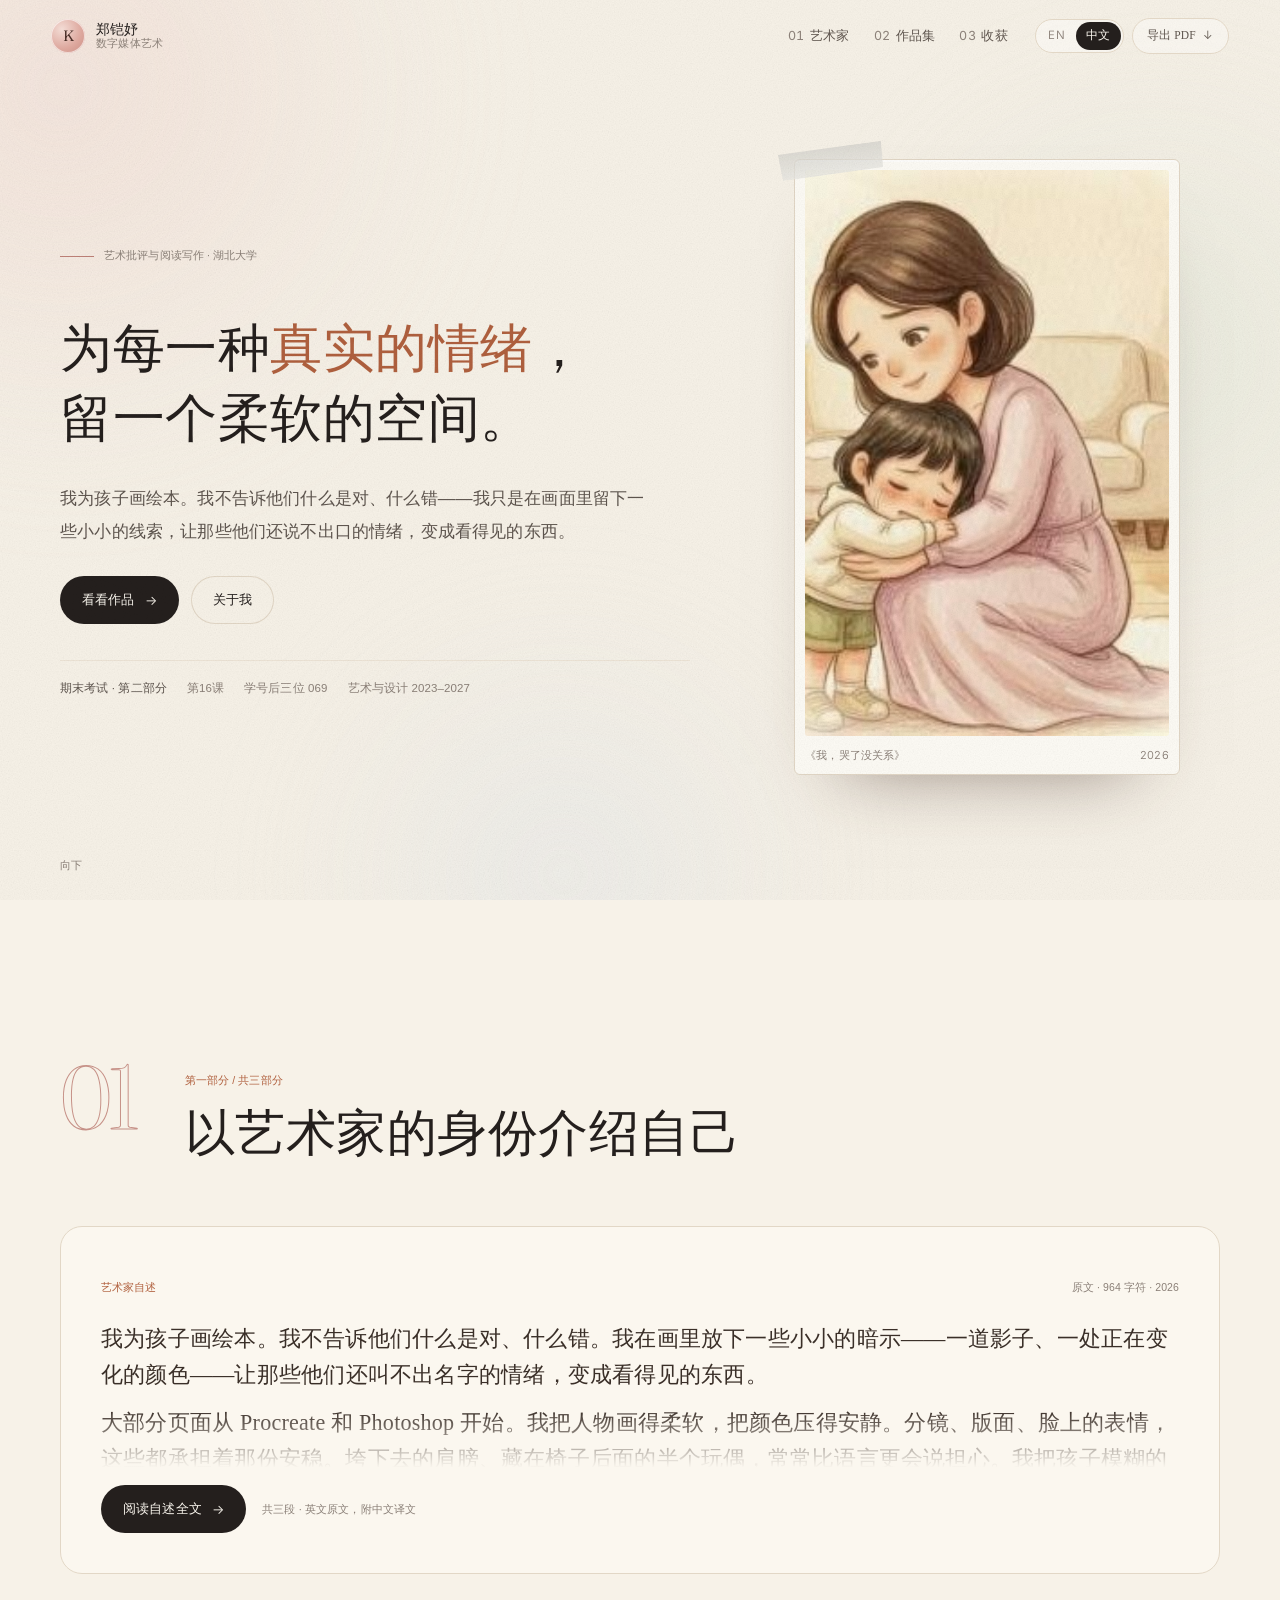
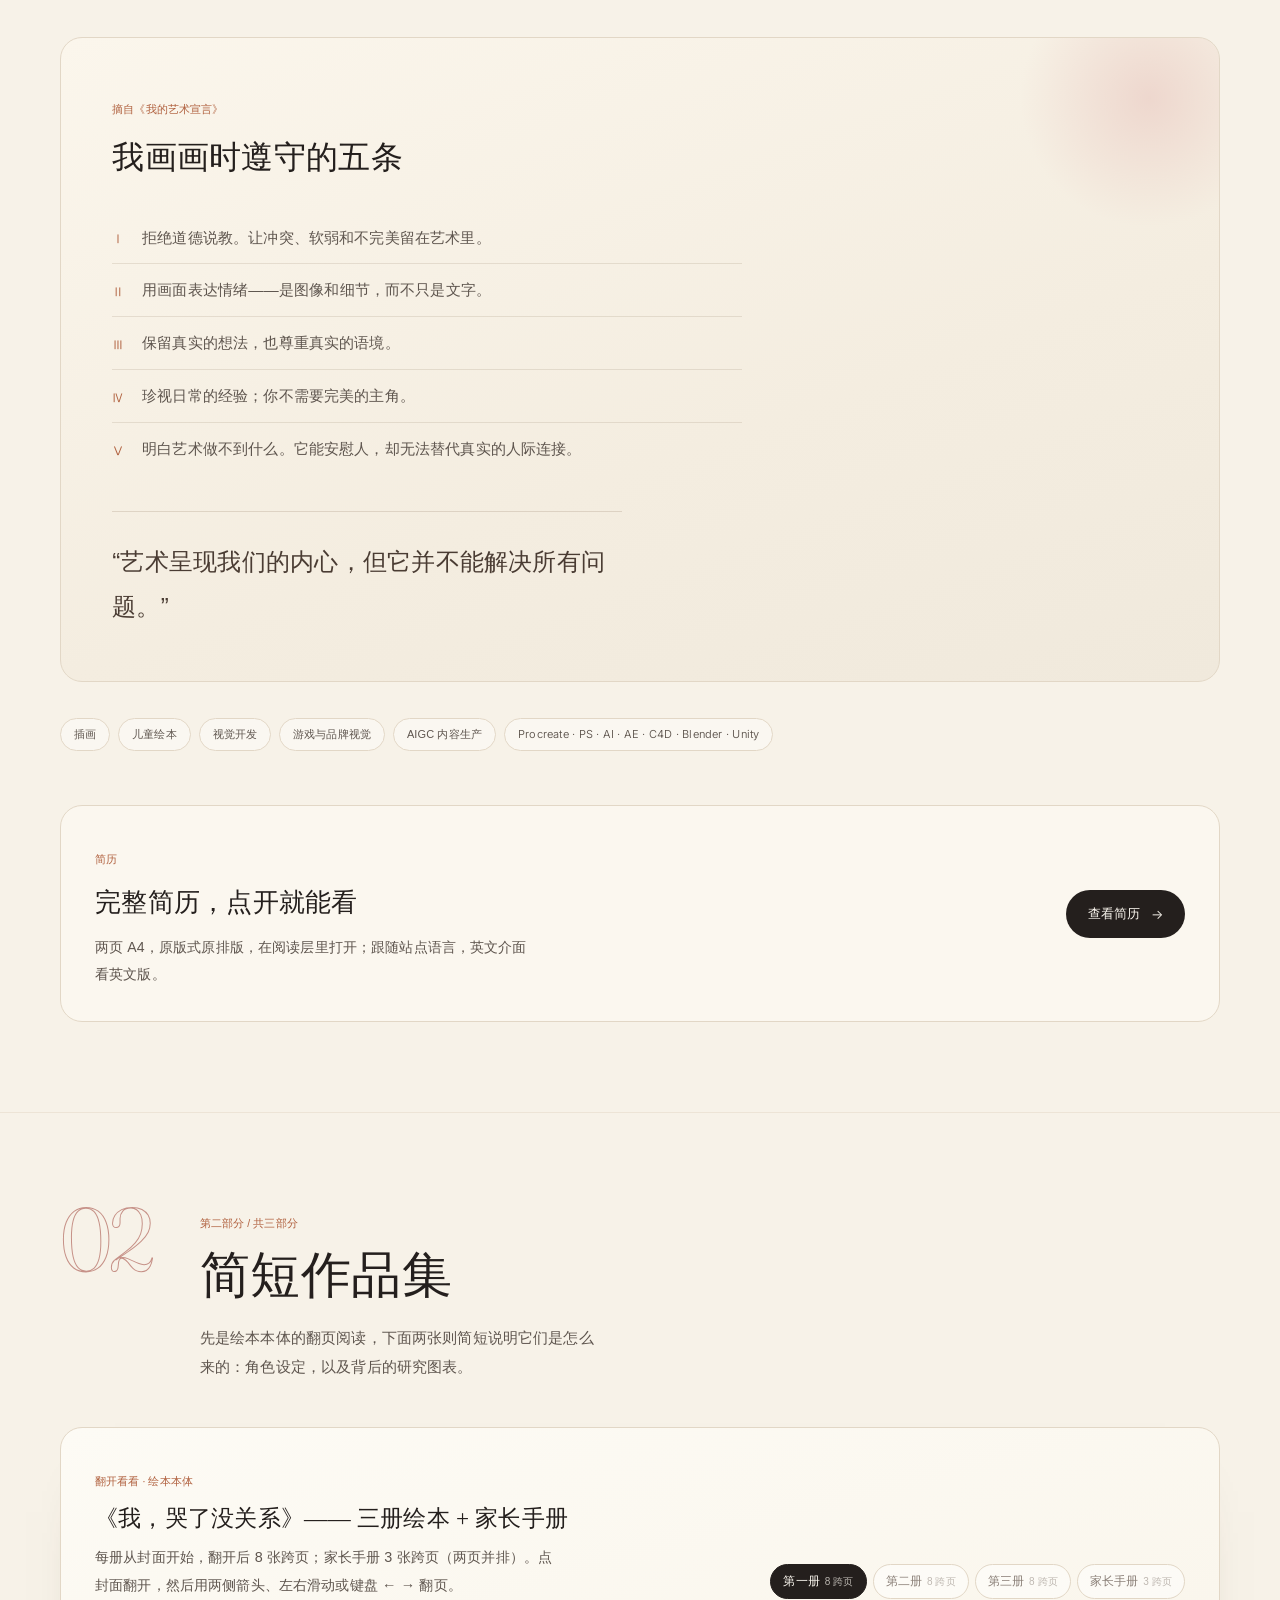
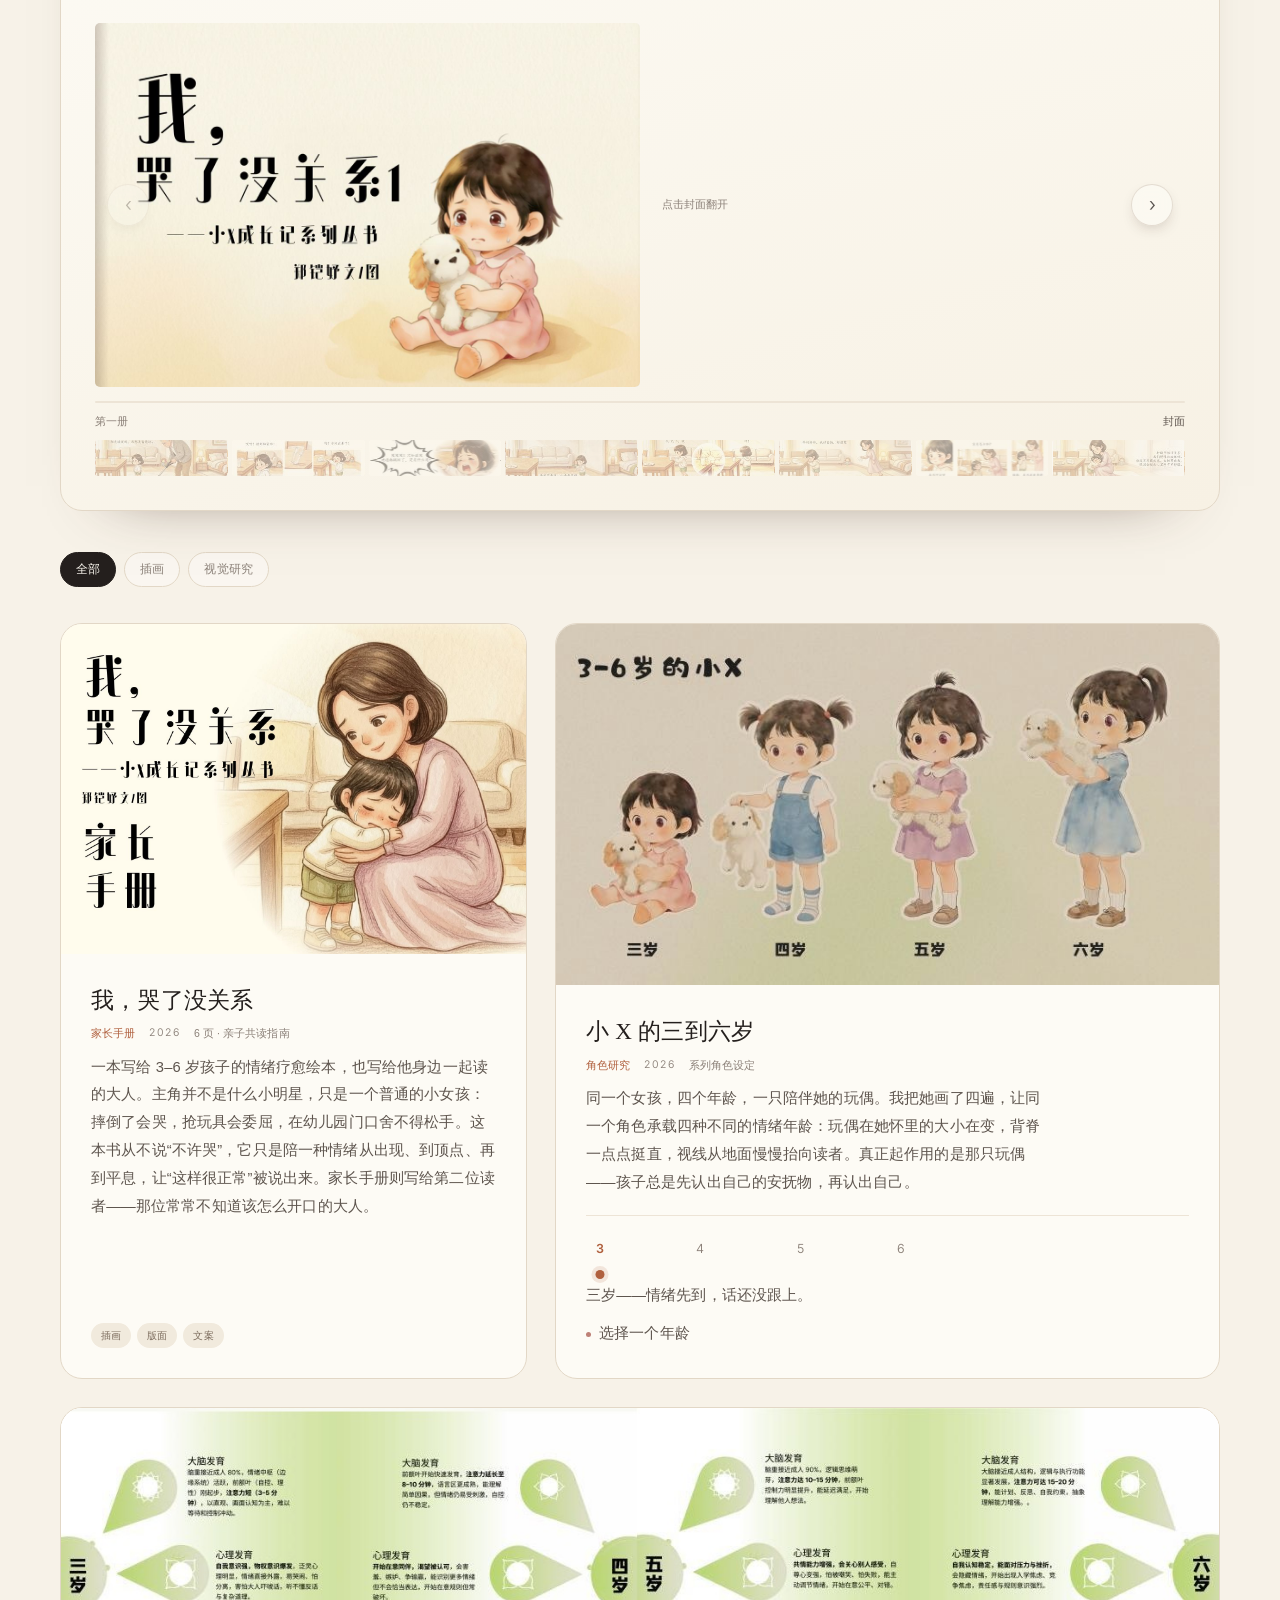
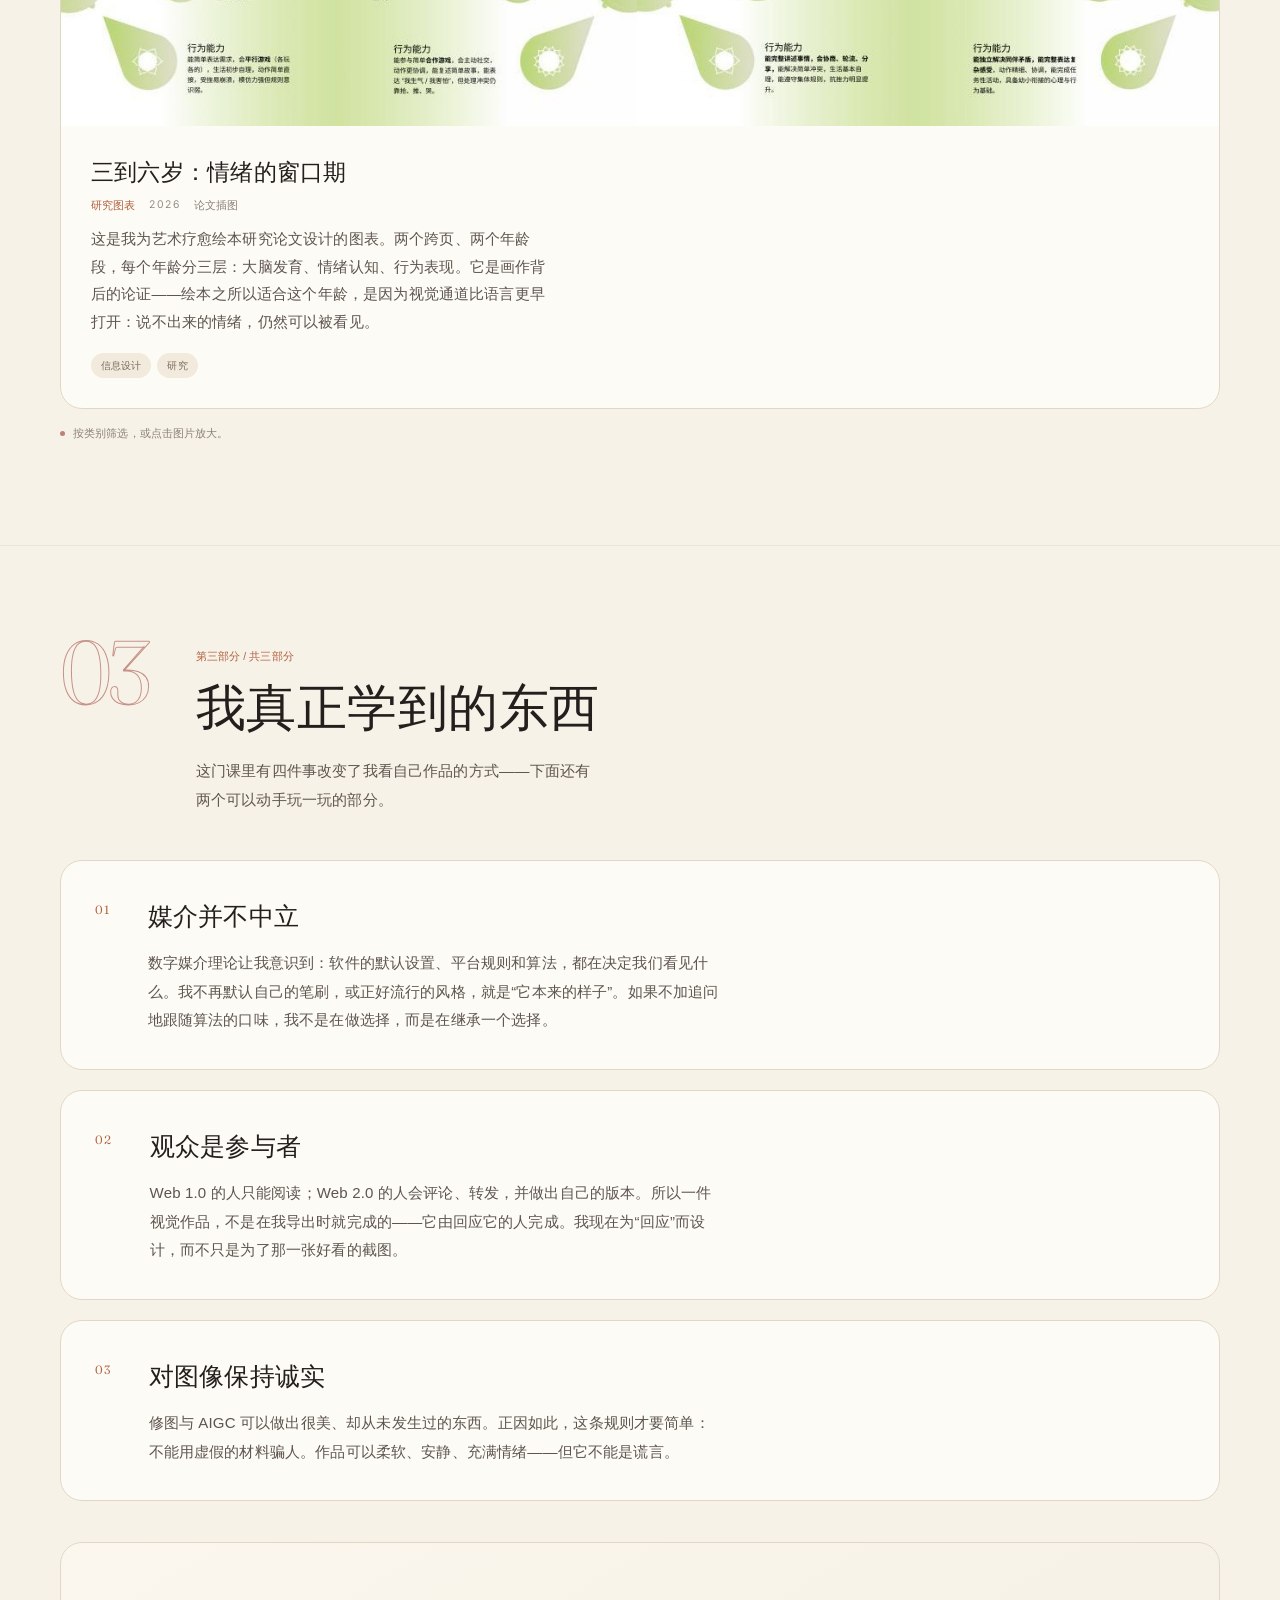
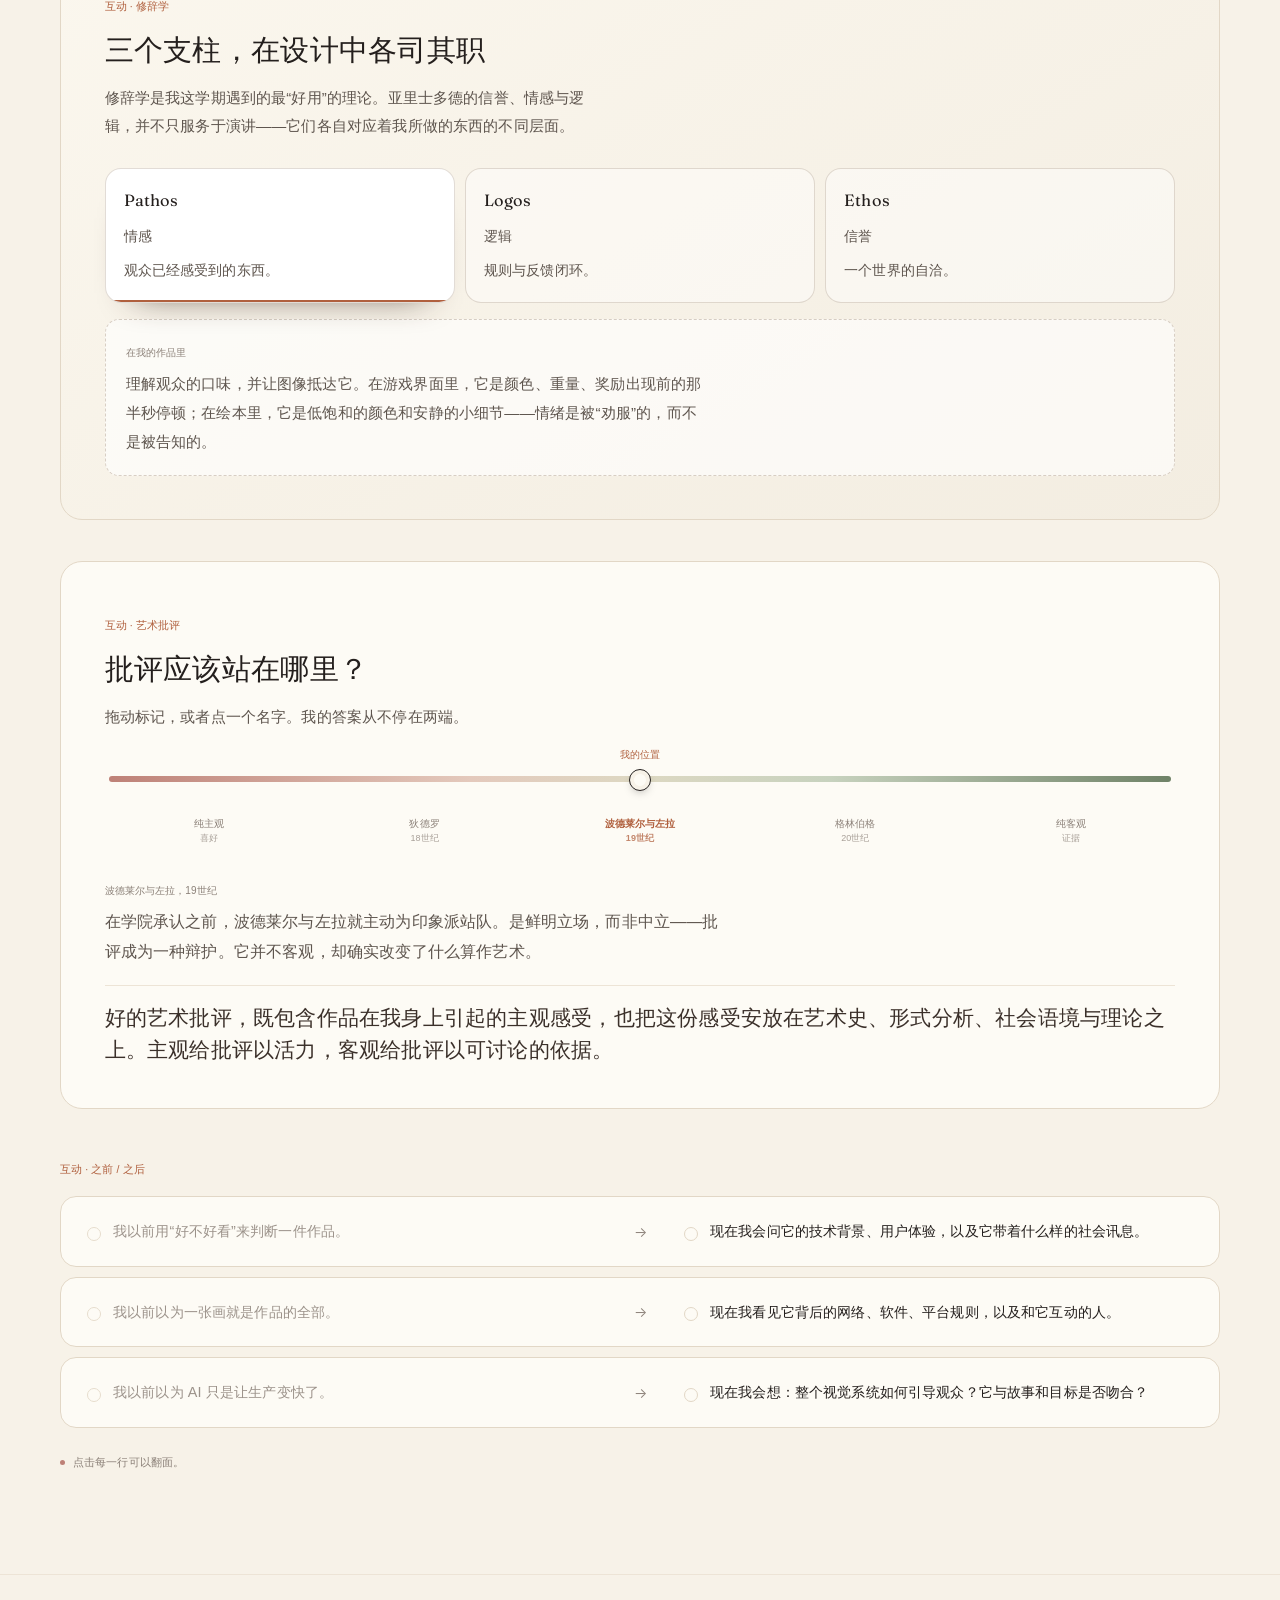
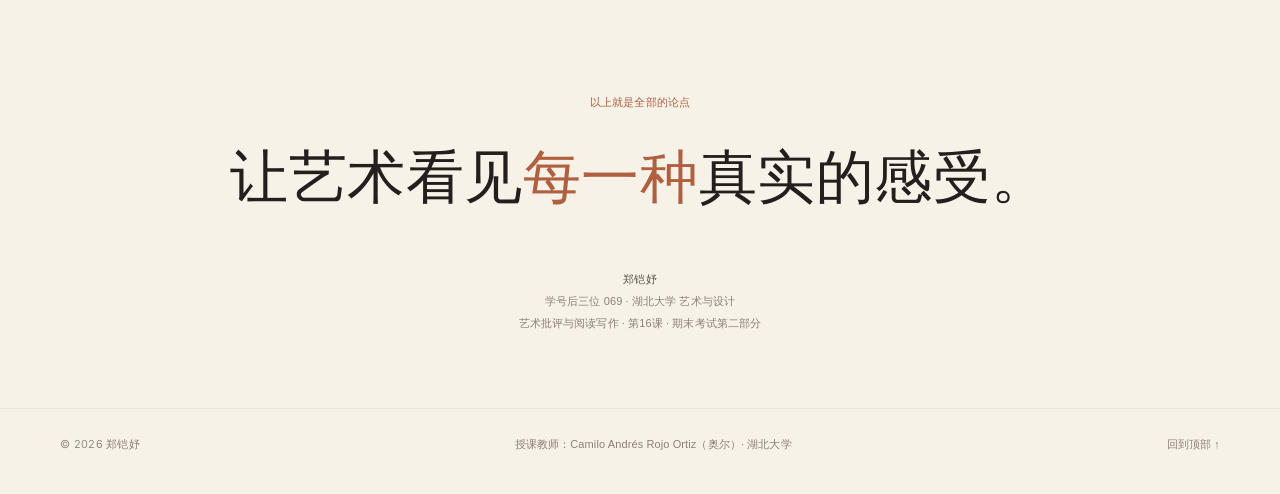
==== commit 38d8e30f: "part 1: one CV button; original CV in a reader, English edition added" ====
--- a/index.html
+++ b/index.html
@@ -160,107 +160,19 @@
         <span>Procreate · PS · AI · AE · C4D · Blender · Unity</span>
       </div>
 
-      <!-- other writing -->
-      <div class="archive reveal">
-        <div class="archive-head">
-          <div>
-            <p class="part-kicker"><span lang="en">Other writing</span><span lang="zh">其他文章</span></p>
-            <h3><span lang="en">What else I wrote this term</span><span lang="zh">这学期还写了这些</span></h3>
-          </div>
-          <p class="archive-note">
-            <span lang="en">Course essays, kept in the English they were written in. Click to read.</span>
-            <span lang="zh">课程作业原文（英文），点开可读全文。</span>
+      <div class="cvcta reveal">
+        <div class="cvcta-text">
+          <p class="part-kicker"><span lang="en">Curriculum vitae</span><span lang="zh">简历</span></p>
+          <h3><span lang="en">The whole CV, one click away</span><span lang="zh">完整简历，点开就能看</span></h3>
+          <p class="cvcta-note">
+            <span lang="en">Two A4 pages, exactly as designed — opens in a reader, follows the site language.</span>
+            <span lang="zh">两页 A4，原版式原排版，在阅读层里打开；跟随站点语言，英文介面看英文版。</span>
           </p>
         </div>
-        <div class="docgrid">
-          <button class="doccard" type="button" data-doc="manifesto">
-            <span class="doccard-t"><span lang="en">Art Manifesto</span><span lang="zh">我的艺术宣言</span></span>
-            <span class="doccard-m"><span lang="en">Manifesto · 1,688 chars</span><span lang="zh">宣言 · 1,688 字符</span></span>
-            <span class="doccard-x"><span lang="en">The crisis, our definition, five commandments, the future.</span><span lang="zh">危机、定义、五条信条、未来。</span></span>
-            <span class="doccard-go"><span lang="en">Read</span><span lang="zh">阅读</span> →</span>
-          </button>
-          <button class="doccard" type="button" data-doc="critique">
-            <span class="doccard-t"><span lang="en">Art Criticism: a banana on a wall</span><span lang="zh">艺术批评：墙上的那根香蕉</span></span>
-            <span class="doccard-m"><span lang="en">Critique · 2,045 chars</span><span lang="zh">评论 · 2,045 字符</span></span>
-            <span class="doccard-x"><span lang="en">Cattelan's Comedian, Duchamp, and who the joke is for.</span><span lang="zh">卡特兰《喜剧演员》、杜尚，以及这个玩笑是给谁看的。</span></span>
-            <span class="doccard-go"><span lang="en">Read</span><span lang="zh">阅读</span> →</span>
-          </button>
-          <button class="doccard" type="button" data-doc="reflection">
-            <span class="doccard-t"><span lang="en">Work reflection: where should criticism stand?</span><span lang="zh">工作反思：批评应该站在哪里</span></span>
-            <span class="doccard-m"><span lang="en">Reflection · 3,715 chars</span><span lang="zh">反思 · 3,715 字符</span></span>
-            <span class="doccard-x"><span lang="en">Neither purely subjective nor objective — with Diderot, Baudelaire, Greenberg.</span><span lang="zh">既非纯主观也非纯客观——狄德罗、波德莱尔、格林伯格。</span></span>
-            <span class="doccard-go"><span lang="en">Read</span><span lang="zh">阅读</span> →</span>
-          </button>
-          <button class="doccard" type="button" data-doc="essay">
-            <span class="doccard-t"><span lang="en">Paper: do 3–6 year olds need art-therapy picture books?</span><span lang="zh">论文：3–6 岁儿童需要专门的艺术疗愈绘本吗</span></span>
-            <span class="doccard-m"><span lang="en">Research paper · abstract</span><span lang="zh">研究论文 · 摘要</span></span>
-            <span class="doccard-x"><span lang="en">The argument the picture books are built on, in four sections.</span><span lang="zh">绘本背后的那套论证，四节展开。</span></span>
-            <span class="doccard-go"><span lang="en">Read</span><span lang="zh">阅读</span> →</span>
-          </button>
-          <button class="doccard" type="button" data-doc="reflection2">
-            <span class="doccard-t"><span lang="en">Course reflections</span><span lang="zh">课程反思</span></span>
-            <span class="doccard-m"><span lang="en">Reflections 08 · 12 · 13</span><span lang="zh">反思 08 · 12 · 13</span></span>
-            <span class="doccard-x"><span lang="en">Three short notes on theory, attention and rhetoric.</span><span lang="zh">三则短文：理论、注意力、修辞。</span></span>
-            <span class="doccard-go"><span lang="en">Read</span><span lang="zh">阅读</span> →</span>
-          </button>
-        </div>
-      </div>
-
-      <!-- resume supplement -->
-      <div class="cv reveal">
-        <div class="archive-head">
-          <div>
-            <p class="part-kicker"><span lang="en">Background</span><span lang="zh">补充</span></p>
-            <h3><span lang="en">The short version of my CV</span><span lang="zh">简历里的几行</span></h3>
-          </div>
-          <button class="btn line" type="button" data-doc="resume">
-            <span lang="en">Full CV</span><span lang="zh">完整简历</span>
-          </button>
-        </div>
-        <div class="cv-grid">
-          <div class="cv-item">
-            <p class="cv-k"><span lang="en">Education</span><span lang="zh">教育背景</span></p>
-            <p class="cv-v">
-              <span lang="en">Hubei University · Art &amp; Design, B.A. (2023–2027). GPA 87.66/100, ranked 12/105.</span>
-              <span lang="zh">湖北大学 艺术与设计（本科）2023–2027，成绩 87.66/100，专业排名 12/105。</span>
-            </p>
-          </div>
-          <div class="cv-item">
-            <p class="cv-k"><span lang="en">Honours</span><span lang="zh">学业荣誉</span></p>
-            <p class="cv-v">
-              <span lang="en">First-class scholarship (2026), Outstanding Student (2025), Faculty Role Model (2025), “Qinyuan Scholar” of Hubei University.</span>
-              <span lang="zh">校一等奖学金（2026）、校三好学生（2025）、校艺设青年榜样（2025）、湖北大学第十四届“琴园学子之星”。</span>
-            </p>
-          </div>
-          <div class="cv-item">
-            <p class="cv-k"><span lang="en">Competitions</span><span lang="zh">竞赛</span></p>
-            <p class="cv-v">
-              <span lang="en">A-class design competitions — Milan Design Week (China), China Good Creativity and others: 3 national awards, 11 provincial awards.</span>
-              <span lang="zh">设计类 A 类赛事（米兰设计周中国高校设计学科师生优秀作品展、中国好创意等）：国家级 3 项、省级 11 项。</span>
-            </p>
-          </div>
-          <div class="cv-item">
-            <p class="cv-k"><span lang="en">Publications</span><span lang="zh">发表</span></p>
-            <p class="cv-v">
-              <span lang="en">《玩具世界》no. 313 (Apr 2026), sole author — visual symbols in Chinese online-game naming; 《家庭影院技术》no. 379 (Feb 2026), first author — visual narrative in S-tier mobile game PVs.</span>
-              <span lang="zh">《玩具世界》2026 年 4 月刊（总第 313 期）独立作者：国产网游命名中的视觉符号与风格指向；《家庭影院技术》2026 年 2 月刊（总第 379 期）第一作者：S 级手游官方 PV 的视觉叙事策略与用户触达。</span>
-            </p>
-          </div>
-          <div class="cv-item">
-            <p class="cv-k"><span lang="en">Internships</span><span lang="zh">实习</span></p>
-            <p class="cv-v">
-              <span lang="en">NetEase (Hangzhou), graphic designer, 2026.07–10 — brand visuals for World of Warcraft CN. BINGCHUAN Network, AIGC intern, 2026.04–06 — overseas content and interactive UI.</span>
-              <span lang="zh">网易（杭州）平面设计师，2026.07–10，负责《魔兽世界》国服品牌视觉；冰川网络 AIGC 实习生，2026.04–06，负责海外内容与交互界面。</span>
-            </p>
-          </div>
-          <div class="cv-item">
-            <p class="cv-k"><span lang="en">Certificates</span><span lang="zh">证书</span></p>
-            <p class="cv-v">
-              <span lang="en">Art therapist, psychological counsellor, CET-4 (506), Putonghua Level 2A, driving licence C1.</span>
-              <span lang="zh">绘画治愈师证、心理咨询师证、CET-4（506）、普通话二级甲等、C1 驾照。</span>
-            </p>
-          </div>
-        </div>
+        <button class="btn" type="button" id="cvOpen">
+          <span lang="en">Open CV</span><span lang="zh">查看简历</span>
+          <span class="arrow" aria-hidden="true">→</span>
+        </button>
       </div>
     </div>
   </section>
@@ -650,6 +562,29 @@
   </div>
 </div>
 
+<!-- cv reader -->
+<div class="cvmodal" id="cvModal" hidden>
+  <div class="cvmodal-backdrop" data-cvclose="1"></div>
+  <div class="cvmodal-panel" role="dialog" aria-modal="true" aria-labelledby="cvTitle">
+    <div class="cvmodal-head">
+      <p class="part-kicker"><span lang="en">Curriculum vitae</span><span lang="zh">简历</span></p>
+      <h3 id="cvTitle"><span lang="en">Zheng Kaiyu — Curriculum Vitae</span><span lang="zh">郑铠妤 —— 个人简历</span></h3>
+      <p class="cvmodal-meta"><span lang="en">2 pages · original layout · updated 2026</span><span lang="zh">共 2 页 · 原版式 · 2026</span></p>
+      <button class="cvmodal-close" id="cvClose" type="button" aria-label="关闭">✕</button>
+    </div>
+    <div class="cvmodal-body">
+      <div lang="zh">
+        <img src="assets/cv/zh-1.jpg" alt="郑铠妤个人简历 第 1 页" width="1241" height="1754">
+        <img src="assets/cv/zh-2.jpg" alt="郑铠妤个人简历 第 2 页" width="1241" height="1754">
+      </div>
+      <div lang="en">
+        <img src="assets/cv/en-1.jpg" alt="Zheng Kaiyu CV, page 1" width="1241" height="1754">
+        <img src="assets/cv/en-2.jpg" alt="Zheng Kaiyu CV, page 2" width="1241" height="1754">
+      </div>
+    </div>
+  </div>
+</div>
+
 <div class="docstore" hidden>
 
   <article data-doc="statement" data-t-en="Artist statement" data-t-zh="艺术家自述"
@@ -659,103 +594,6 @@
     <p><span lang="en">My work sits within children's emotional education. When kids look at my pictures, I want them to find their own feelings there. I don't tell them what to think. I just invite them to notice the messy ones, the mixed ones, and to let those feelings be. I try to create a gentle space where being small and scared isn't something you need to fix; it is okay just to sit with it.</span><span lang="zh">我的作品属于儿童情绪教育。当孩子看我的画，我希望他们在里面找到自己的情绪。我不告诉他们该怎么想，只是邀请他们去留意那些混乱的、混合的情绪，并允许它们存在。我想创造一个温柔的空间：小小的、害怕的，不是需要被"修好"的东西；只是待在里面，也没关系。</span></p>
   </article>
 
-  <article data-doc="manifesto" data-t-en="Art Manifesto" data-t-zh="我的艺术宣言"
-           data-m-en="Manifesto · 1,688 characters · 2026" data-m-zh="宣言 · 1,688 字符 · 2026">
-    <h4>Ⅰ. The crisis</h4>
-    <p>A lot of art today tries to give simple final answers. Many creators use fixed templates, and push audiences to think in only one way.</p>
-    <p>Art opinions also go to two bad extremes. Some people judge art only by their own likes. Others follow strict old rules and close off new ideas. Many works look nice and perfect, but lose real personal feelings.</p>
-    <h4>Ⅱ. Our definition</h4>
-    <p>Art carries human feelings, and it should not give orders to people.</p>
-    <p>Art does not need to tell you what you must think. It turns hard-to-describe feelings into works we can see. Good art keeps the creator's real personal ideas, and also respects real-world background. It is not just random feelings, and there is no single perfect standard for art.</p>
-    <p>Art shows our inner world, but it cannot fix every problem.</p>
-    <h4>Ⅲ. The commandments</h4>
-    <ol>
-      <li>Say no to moral lectures. Do not tell people what is right or wrong. Let conflict, weakness and imperfection exist in art.</li>
-      <li>Use visuals to show feelings. Pictures and small details can express emotion, not only written words.</li>
-      <li>Keep your true thoughts, and respect real context. Follow your own feelings, but do not ignore reality and the viewer's experience.</li>
-      <li>Value common daily experiences. You do not need perfect characters. Small everyday feelings are worth showing in art.</li>
-      <li>Understand what art cannot do. Art can comfort and inspire us, but it cannot take the place of real-life human connection.</li>
-    </ol>
-    <h4>Ⅳ. The future</h4>
-    <p>Stop thinking in simple black-and-white ways when making or judging art! Do not tell others how they should feel. Show how people truly feel. Make art a soft space for different inner voices. Let art see every real human feeling.</p>
-  </article>
-
-  <article data-doc="critique" data-t-en="Art criticism: a banana on a wall" data-t-zh="艺术批评：墙上的那根香蕉"
-           data-m-en="Critique · 2,045 characters · 2026" data-m-zh="评论 · 2,045 字符 · 2026">
-    <p>Maurizio Cattelan's work <em>Comedian</em> showed up at Art Basel Miami Beach in 2019. I first saw posts about this piece on Xiaohongshu. It is just a normal banana stuck to a white wall with silver duct tape. Bananas go bad quickly, so exhibition staff had to swap them out for fresh ones throughout the show. When I first saw photos of this installation, I immediately thought of Marcel Duchamp's famous readymade <em>Fountain</em>.</p>
-    <p>People even said the store-bought urinal Duchamp showed might have been one he had used himself. Both artists put ordinary everyday objects inside gallery spaces for visitors to see. Once word got out it sold for around 120,000 US dollars, lots of visitors crowded there just to take selfies. There is no fancy painted work or tricky handmade stuff in this piece. Imagine standing in front of it: all you see is a yellow banana, some silver tape and that plain white wall.</p>
-    <p>A banana is just cheap food you can grab from any supermarket. Taping it to a wall will not change the fruit in any way. It is being inside a gallery that changes how people look at it. Then performance artist David Datuna pulled the banana off and ate it right on-site. The gallery just put up another banana. No one planned for this real-world moment, yet it became part of this simple exhibit.</p>
-    <p>The artwork does not hand you one fixed answer. It brings up real-life questions. What even counts as art? It also makes you wonder what makes artworks so expensive. It does not force you to take one side; it just throws these topics out for people to disagree on.</p>
-    <p>I get why this banana-based exhibit got so many ordinary people talking about modern art. To be honest, I was also confused at first. Still, you will not get much out of it if you know nothing about gallery-related news. A random person might just glance at taped-on banana and miss all these ideas. You really need to know the surrounding story to follow what is going on. It does make regular people think about art's value, but only for those who already know the background context.</p>
-  </article>
-
-  <article data-doc="reflection" data-t-en="Work reflection: where should art criticism stand?" data-t-zh="工作反思：批评应该站在哪里"
-           data-m-en="Reflection · 3,715 characters · 2026" data-m-zh="反思 · 3,715 字符 · 2026">
-    <p><em>How do you think proper art criticism must be done? Entirely subjective? Entirely objective? Or some point in between?</em></p>
-    <p>My view is that proper art criticism should lie between pure objectivity and pure subjectivity. It can never be fully objective, nor should it become nothing more than personal preference. Here I think of a popular online meme, "站中间串两边". It jokes about people who shift their positions like loaches and hold unclear stances. However, I believe there is no clear black-and-white line between subjectivity and objectivity. Therefore, I will analyze both sides and support my arguments with the history of art criticism and academia.</p>
-    <h4>Why complete objectivity is impossible</h4>
-    <p>In the pre-modern era, art judgment was controlled by guilds, religions and patrons. Evaluation standards came from craftsmanship, religious education and political demands. These were man-made rules, not unchanging objective truth.</p>
-    <p>In the 18th century, Denis Diderot, the father of modern art criticism, wrote reviews for Salon exhibitions from his own subjective viewpoint. Public subjective opinions worked as a counter-force against the rigid "objective" rules of royal academies. In the 19th century, rebellious critics such as Baudelaire and Zola spoke up for the avant-garde Impressionists. They held clear personal positions and did not stay neutral or purely objective.</p>
-    <p>The digital age of the 21st century further proves this point. Social media makes art criticism decentralized and open to the public. Different viewers have different personal experiences. There is no universal, totally objective standard for art.</p>
-    <h4>Why art criticism cannot be fully subjective</h4>
-    <p>Full subjectivity means following only personal taste and ignoring historical context, art theory and art history.</p>
-    <p>In 20th-century formalist criticism, Clement Greenberg judged artworks based on formal features such as the flatness of canvas, pure colour and media qualities. He built a theoretical framework so that criticism would not turn into random personal likes or dislikes. Later, art criticism adopted theoretical tools including Marxism, psychoanalysis and structuralism. These gave people shared grounds for discussion instead of simple statements of "I like it" or "I do not like it".</p>
-    <p>Even institutional critique in the 21st century does not depend purely on personal feelings. Critics use academic theories to examine Eurocentrism and systemic bias inside art institutions. Subjective insights need support from theory and historical facts.</p>
-    <p>Therefore, I think good art criticism includes the critic's personal feelings towards the work. Meanwhile, opinions should be based on art history, formal analysis, social context and relevant theories. Subjectivity gives criticism energy and special insights. "Objectivity", represented by historical facts, evidence and theories, makes criticism something that can be argued with.</p>
-  </article>
-
-  <article data-doc="essay" data-t-en="Paper: do 3–6 year olds need art-therapy picture books?" data-t-zh="论文：3–6 岁儿童需要专门的艺术疗愈绘本吗"
-           data-m-en="Research paper · abstract · 2026" data-m-zh="研究论文 · 摘要 · 2026">
-    <h4>Abstract</h4>
-    <p>The preschool stage (ages 3–6) represents a critical window for the development of children's emotional cognition and regulation skills. Emotional-themed picture books have increasingly become a popular category in the children's book market; however, there remains ongoing debate regarding whether ordinary children require specialized art therapy picture books to guide them through daily emotional challenges.</p>
-    <p>Drawing on theories from child developmental psychology and visual communication, this study employs the original therapeutic picture book 《Little X's Growth Journey》 as a practical case to examine the core question: "Do ordinary children aged 3–6 need specialized art therapy picture books to guide their daily emotions?"</p>
-    <p>The research findings indicate that specialized art therapy picture books can provide positive auxiliary value for the emotional development of young children — by aligning with their cognitive characteristics, offering emotional mirrors, and facilitating parent-child communication. Nevertheless, such books are not essential for a child's emotional growth and cannot replace the role of authentic parent-child interaction.</p>
-    <p>This study concludes that the appropriate positioning of high-quality therapeutic picture books should be that of a companion to growth rather than a "cure" for emotions; they should serve as supplementary tools to enhance parent-child emotional communication.</p>
-    <p class="doc-keys"><b>Keywords</b> — preschool children aged 3–6; art therapy picture books; emotional acceptance; children's emotional development; parent-child shared reading</p>
-    <h4>The four sections</h4>
-    <ol>
-      <li>During the critical period of emotional development, picture books serve as an ideal guiding medium for young children's cognition.</li>
-      <li>Provide emotional mirroring to help children achieve identity formation and emotional acceptance.</li>
-      <li>As a medium for parent-child communication, reduce the didactic tone of emotional conversations.</li>
-      <li>Refutation of counterarguments: "not essential" is not the same as "valueless", and a healing picture book is not a didactic one.</li>
-    </ol>
-  </article>
-
-  <article data-doc="reflection2" data-t-en="Course reflections 08 · 12 · 13" data-t-zh="课程反思 08 · 12 · 13"
-           data-m-en="Three short notes · 2026" data-m-zh="三则短文 · 2026">
-    <h4>Reflection 08 — which theory matters most to me</h4>
-    <p>Among Visual Communication, Applied Media Aesthetics and Digital Media Theory, I think Digital Media Theory is the most relevant one for me. First of all, it does not only teach me how to make pretty pictures. If I only learn drawing skills, I will just be a person who knows how to use software. But digital media theory pushes me to think deeper about my works. I start to notice things I used to ignore, like software settings, platform rules and how audiences interact with my creation.</p>
-    <p>Second, it helps me understand the world we live in now. We are surrounded by digital content every day. I learn that media is not completely neutral. Algorithms, platforms and even default settings in drawing tools can influence what we see and how we think. When I create art or design work, I will keep this in mind. I will not just follow popular styles blindly because of algorithm preferences.</p>
-    <p>Third, this theory gives me a clear way to look at artworks. I can no longer only judge a piece by whether it looks good. I will also think about its technical background, user experience, and what social messages it carries.</p>
-    <p>To sum up, visual skills are necessary for my major. But digital media theory gives me critical thinking. It tells me why I create, and what influence my work may bring to other people.</p>
-    <h4>Reflection 12 / 13 — rhetoric in my future work</h4>
-    <p>For my future career path, rhetoric is not merely a skill for persuading people with words. It is also a core thinking tool for digital interactive creation and game content production.</p>
-    <p>First, rhetoric helps me move beyond personal preferences and build objective thinking for analysis and evaluation. When I work on game PVs, short-video materials and interactive UI design, I can easily fall into subjective judgments like "I think this image looks good". Training in rhetoric teaches me to assess works from the perspectives of system design, interaction mechanics and audience experience.</p>
-    <p>Second, Aristotle's three rhetorical pillars — Ethos, Pathos and Logos — can be directly applied to my real-world work. Pathos means understanding audience tastes and stirring users' feelings. When I design game UI and interactive interfaces, the rules and feedback loops stand for Logos. Meanwhile, brand materials and consistent IP visuals help build Ethos and keep the game IP trustworthy.</p>
-    <p>What is more, digital-media rhetoric does not rely only on text. Images, interfaces, interactions and visual materials made by AIGC all send out ideas on their own. When I create game key visuals, co-branding materials or AI comic projects, I will also think about how the whole visual system guides and shapes user experience.</p>
-  </article>
-
-  <article data-doc="resume" data-t-en="Curriculum vitae" data-t-zh="个人简历"
-           data-m-en="Zheng Kaiyu · 2026" data-m-zh="郑铠妤 · 2026">
-    <h4>教育背景</h4>
-    <p>2023.09–2027.06　湖北大学　艺术与设计（本科）<br>成绩 87.66 / 100，专业排名 12 / 105。</p>
-    <h4>学业奖项</h4>
-    <p>校一等奖学金（2026）、校三好学生（2025）、校艺设青年榜样（2025）、湖北大学第十四届"琴园学子之星"。</p>
-    <h4>竞赛获奖</h4>
-    <p>设计类 A 类比赛（米兰设计周中国高校设计学科师生优秀作品展、中国好创意暨全国数字艺术设计大赛等）获得国家级奖项 3 项、省级奖项 11 项。</p>
-    <h4>科研论文</h4>
-    <p>《玩具世界》2026 年 4 月刊（总第 313 期）《国产网游命名中的视觉符号与风格指向》——独立作者；<br>《家庭影院技术》2026 年 2 月刊（总第 379 期）《S 级手游官方 PV 的视觉叙事策略与用户触达》——第一作者。</p>
-    <h4>实践经历</h4>
-    <p><b>2026.04–2026.06　冰川网络　AIGC 实习生</b><br>面向欧美用户做画像调研，结合海外审美与流量逻辑，用 AIGC 与 AE 批量创作短视频素材，完成海外小游戏引流；用 AIGC 辅助代码与原画，搭建海外小游戏交互 UI。</p>
-    <p><b>2026.07–2026.10　网易（杭州）网络股份有限公司　平面设计师</b><br>制作《魔兽世界》国服横幅、主视觉 KV 与各类宣传物料，对接外部供应商；用 PS、Illustrator 迭代视觉方案，解决多渠道营销物料的品牌统一性问题。</p>
-    <h4>校园经历</h4>
-    <p><b>2023.09–2025.06　校学生社团指导中心　宣传部（副部长）</b><br>对接全校 6 个社团，策划组织百团招新、社团嘉年华等主题活动 5 场，场均参与超 500 人。</p>
-    <p><b>2024.09–2025.06　校青年志愿者协会　志愿推广部（副部长）</b><br>设计 1 套服饰、2 套表情包、12 张静态海报，优化公众号排版，撰写推文 20 余篇；个人志愿时长超 300 小时。</p>
-    <h4>证书与技能</h4>
-    <p>绘画治愈师证、心理咨询师证、大学英语四级（506）、普通话二级甲等、C1 驾驶证。</p>
-    <p>精通 PS、AI、C4D、3ds Max、Blender、AE、剪映、Unity；熟练适配 AI 漫剧全流程创作，可独立完成平面人设、场景物料、三维道具、动态特效、视频剪辑与交互画面制作。</p>
-  </article>
-
 </div>
 
 <script src="app.js" defer></script>
--- a/styles.css
+++ b/styles.css
@@ -416,6 +416,43 @@
 .cv-k{font-size:9.5px;letter-spacing:.15em;text-transform:uppercase;color:var(--clay);margin:0 0 6px}
 .cv-v{margin:0;font-size:.86rem;line-height:1.62;color:var(--ink-soft)}
 
+/* cv call to action + reader */
+.cvcta{
+  display:flex;align-items:center;justify-content:space-between;gap:clamp(18px,3vw,32px);flex-wrap:wrap;
+  margin-top:clamp(40px,6vh,68px);padding:clamp(22px,3vw,34px);
+  border:1px solid var(--line);border-radius:var(--r);background:#FBF7EF
+}
+.cvcta-text h3{font-family:var(--serif);font-weight:400;font-size:clamp(1.2rem,2.3vw,1.65rem);margin:.18em 0 .35em;letter-spacing:-.01em}
+.cvcta-note{margin:0;max-width:48ch;font-size:.88rem;line-height:1.62;color:var(--ink-soft)}
+
+.cvmodal{position:fixed;inset:0;z-index:130;display:none}
+.cvmodal.open{display:block}
+.cvmodal-backdrop{position:absolute;inset:0;background:rgba(32,26,22,.8);backdrop-filter:blur(6px)}
+.cvmodal-panel{
+  position:relative;z-index:2;width:min(880px,calc(100% - 24px));max-height:92vh;
+  margin:4vh auto 0;background:var(--paper-2);border-radius:12px;
+  box-shadow:0 60px 90px -50px #000;display:flex;flex-direction:column;overflow:hidden;
+  animation:docIn .38s var(--ease)
+}
+.cvmodal-head{position:relative;padding:20px 60px 14px clamp(18px,3vw,28px);border-bottom:1px solid var(--line-soft);flex:0 0 auto}
+.cvmodal-head h3{font-family:var(--serif);font-weight:400;font-size:clamp(1.02rem,2vw,1.32rem);margin:.2em 0 .3em;letter-spacing:-.01em}
+.cvmodal-meta{margin:0;font-size:10px;letter-spacing:.12em;text-transform:uppercase;color:var(--ink-faint)}
+.cvmodal-close{
+  position:absolute;top:12px;right:12px;width:34px;height:34px;border-radius:50%;
+  border:1px solid var(--line);background:var(--card);display:grid;place-items:center;font-size:13px;
+  transition:.3s var(--ease)
+}
+.cvmodal-close:hover{background:var(--ink);color:var(--paper-2);border-color:var(--ink)}
+.cvmodal-body{overflow-y:auto;padding:clamp(12px,2.4vw,24px);background:#EDE7DB}
+.cvmodal-body img{
+  display:block;width:100%;height:auto;margin:0 auto 14px;background:#fff;
+  box-shadow:0 18px 34px -24px rgba(40,30,25,.95)
+}
+.cvmodal-body img:last-child{margin-bottom:0}
+@media screen and (max-width:640px){
+  .cvmodal-panel{width:calc(100% - 14px);margin-top:2vh;max-height:95vh;border-radius:10px}
+}
+
 /* document reader */
 .docmodal{position:fixed;inset:0;z-index:120;display:none}
 .docmodal.open{display:block}
@@ -668,16 +705,19 @@
 }
 
 /* age rail */
-.agerail{margin-top:18px;border-top:1px solid var(--line-soft);padding-top:16px}
-.agerail .rail{position:relative;display:flex;justify-content:space-between;gap:4px;padding-bottom:10px}
+.agerail{align-self:stretch;margin-top:18px;border-top:1px solid var(--line-soft);padding-top:16px}
+.agerail .rail{
+  position:relative;display:flex;align-items:center;justify-content:space-between;
+  gap:clamp(10px,2.6vw,30px);padding-bottom:17px;width:100%;max-width:330px
+}
 .agerail .guide{
-  position:absolute;left:16%;width:9px;height:9px;border-radius:50%;background:var(--clay);
-  bottom:-4px;transform:translateX(-50%);transition:left .55s var(--ease);
+  position:absolute;bottom:3px;width:9px;height:9px;border-radius:50%;background:var(--clay);
+  transform:translateX(-50%);transition:left .5s var(--ease);
   box-shadow:0 0 0 4px rgba(176,96,62,.14)
 }
 .age{
-  flex:1;text-align:center;font-size:11.5px;letter-spacing:.1em;color:var(--ink-faint);
-  padding:6px 2px;border-radius:8px;transition:.35s var(--ease);position:relative
+  flex:0 0 auto;min-width:2.3em;text-align:center;font-size:12.5px;letter-spacing:.1em;
+  color:var(--ink-faint);padding:6px 4px;border-radius:8px;transition:.35s var(--ease);position:relative
 }
 .age:hover{color:var(--ink)}
 .age[aria-pressed="true"]{color:var(--clay);font-weight:600}
@@ -941,7 +981,10 @@
   .cv-item{padding:2.4mm}
   .cv-k{font-size:5.6pt;margin-bottom:1mm}
   .cv-v{font-size:6.8pt;line-height:1.4}
-  .docmodal,.docstore{display:none !important}
+  .docmodal,.docstore,.cvmodal{display:none !important}
+  .cvcta{margin-top:4mm;padding:3.5mm;break-inside:avoid;box-shadow:none}
+  .cvcta-text h3{font-size:11pt}
+  .cvcta-note{font-size:7pt;max-width:none}
   details.st{break-inside:avoid}
   details.st .body{display:block !important}
   details.st summary{padding:1.6mm 2px;gap:6mm}
@@ -995,6 +1038,7 @@
   .pipeline{max-height:32mm}
   .agerail{margin-top:2mm;padding-top:2mm}
   .agerail .rail{padding-bottom:5px}
+  .agerail .guide{display:none !important}
   .age{font-size:7pt}
   .agecap{font-size:7.6pt;min-height:0;margin-top:1mm}
 
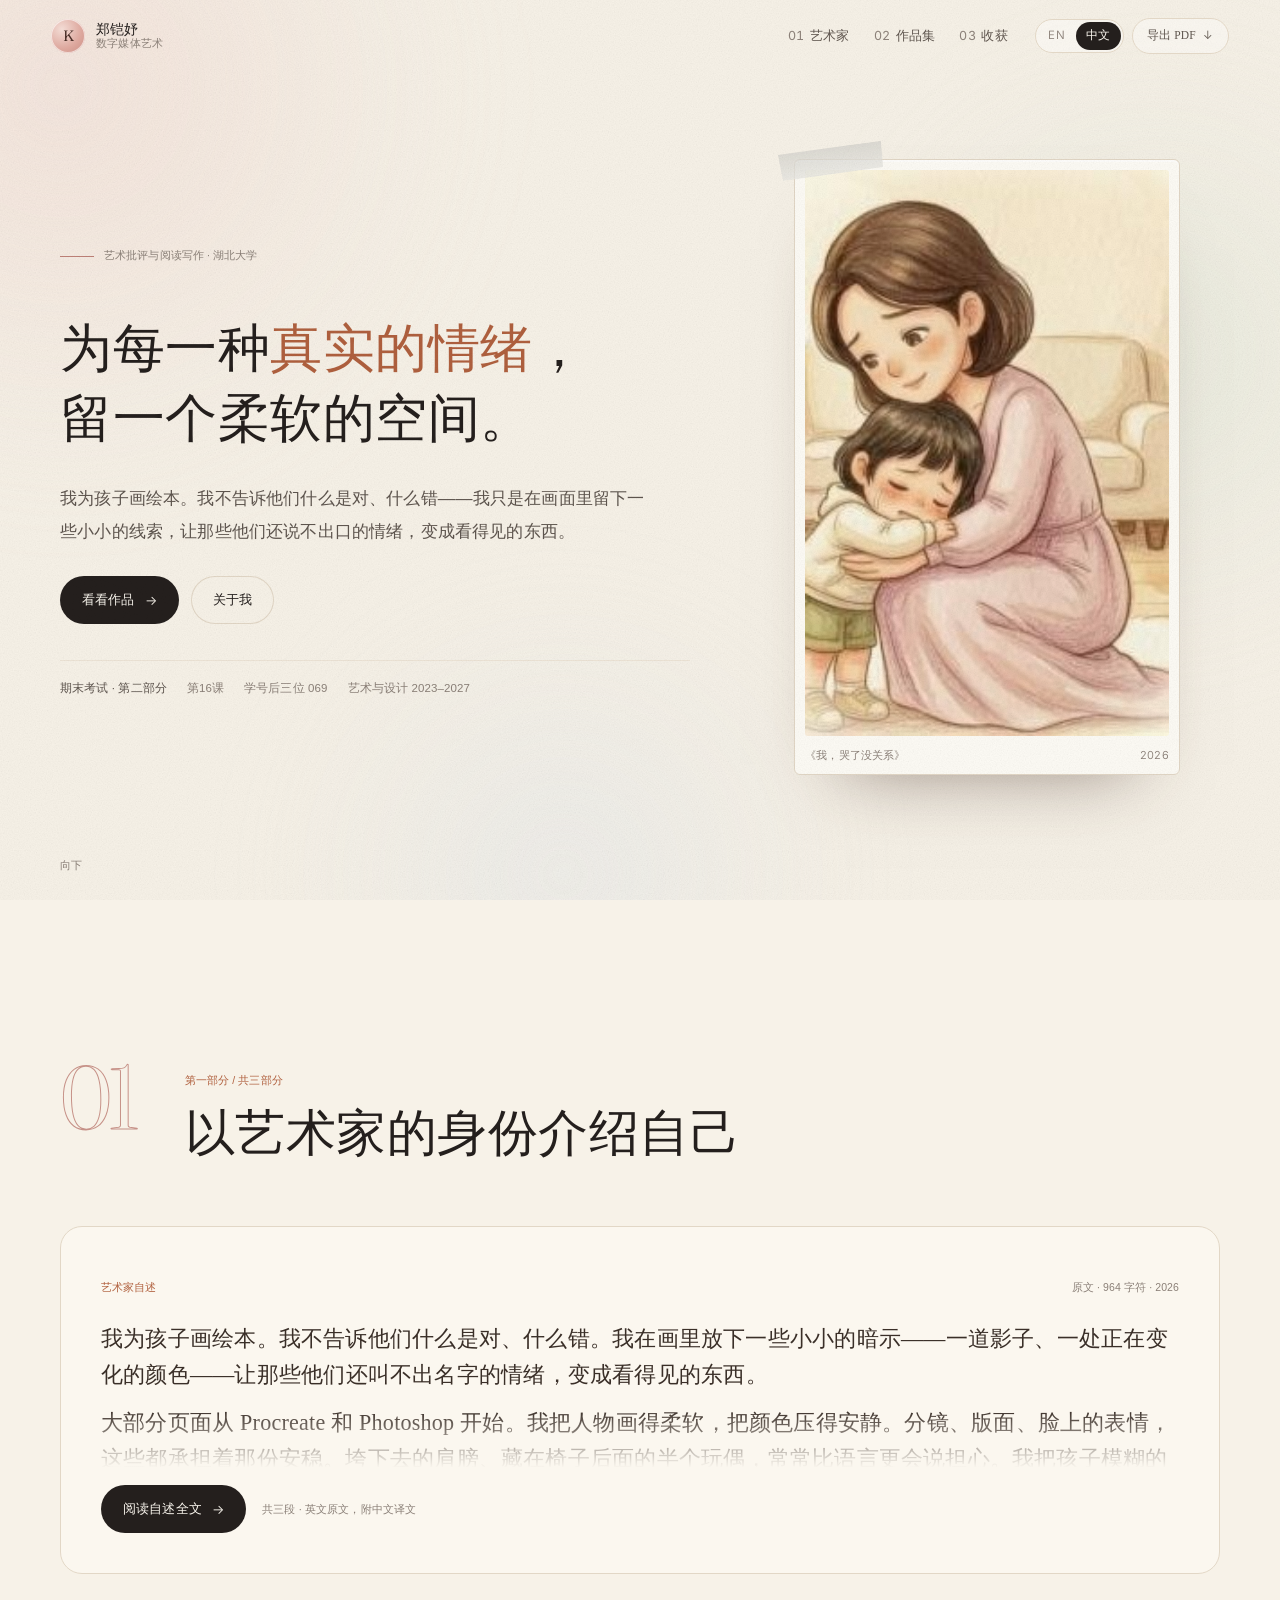
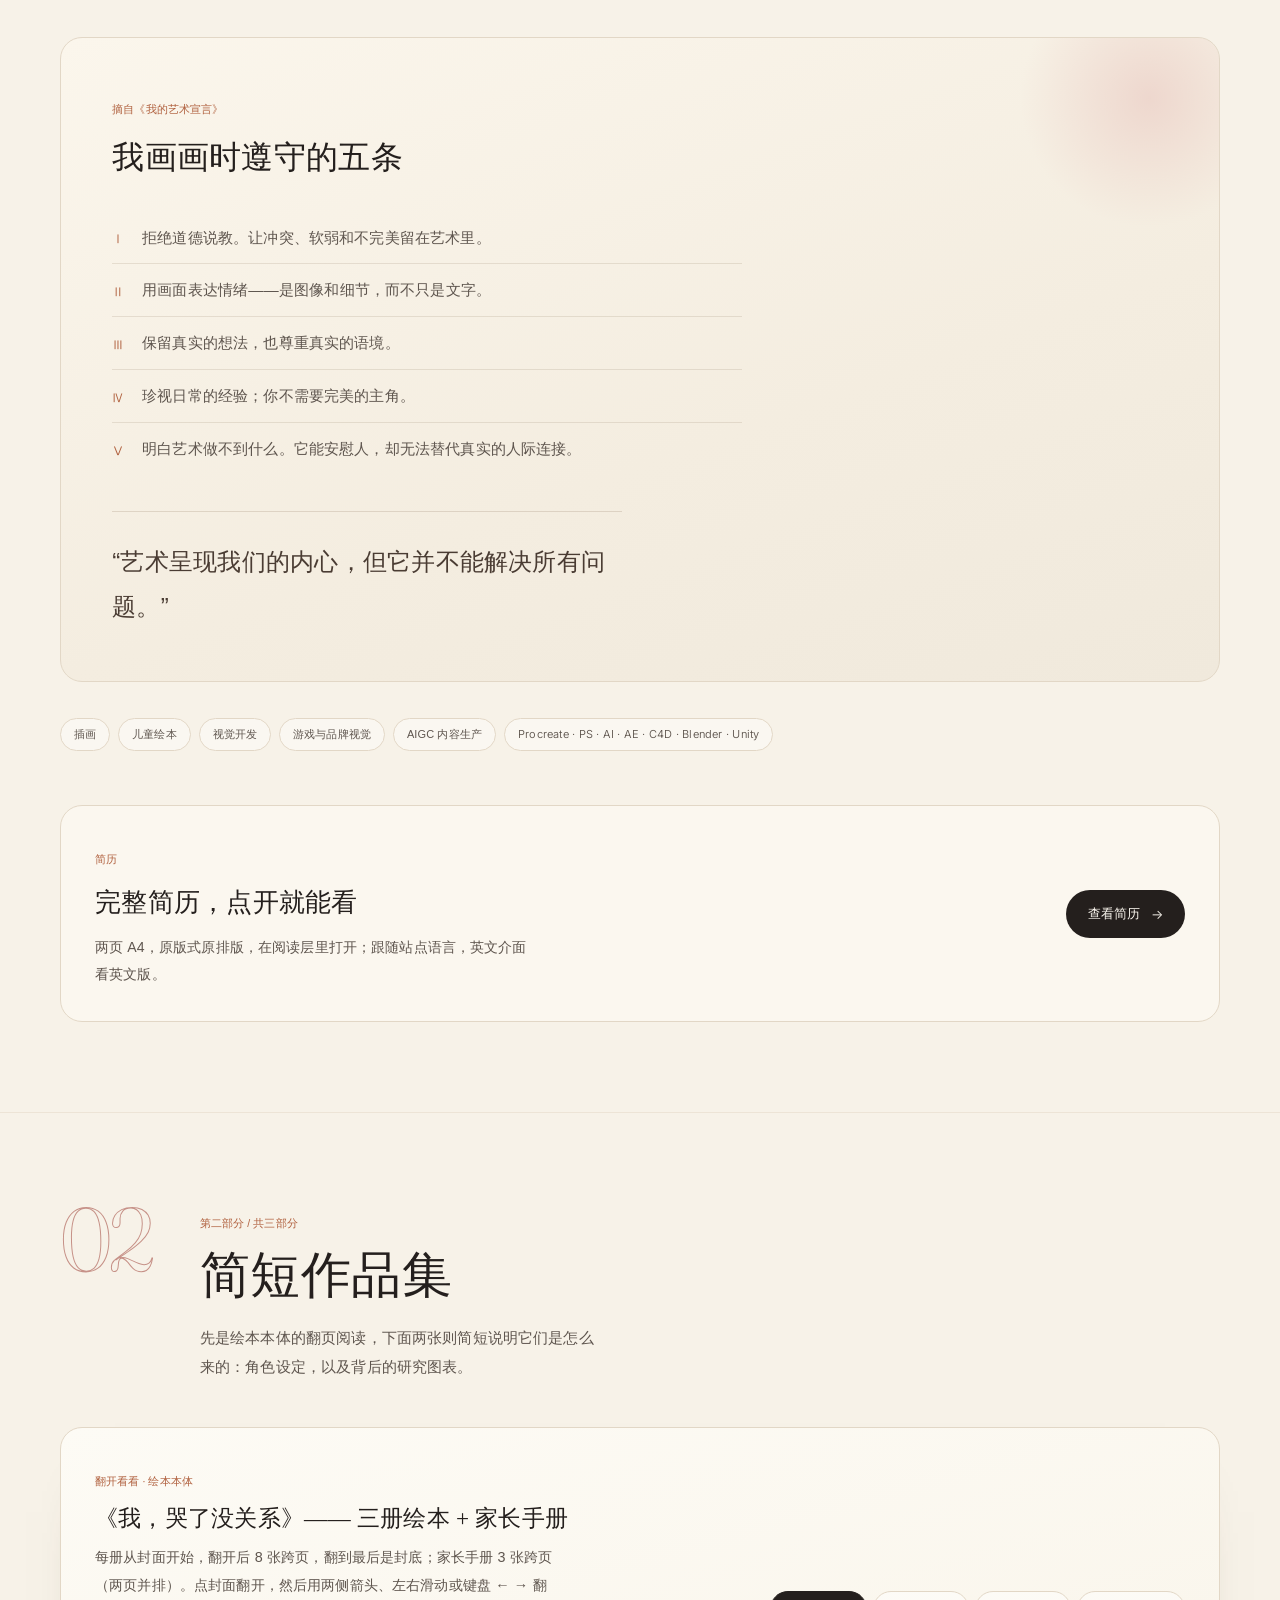
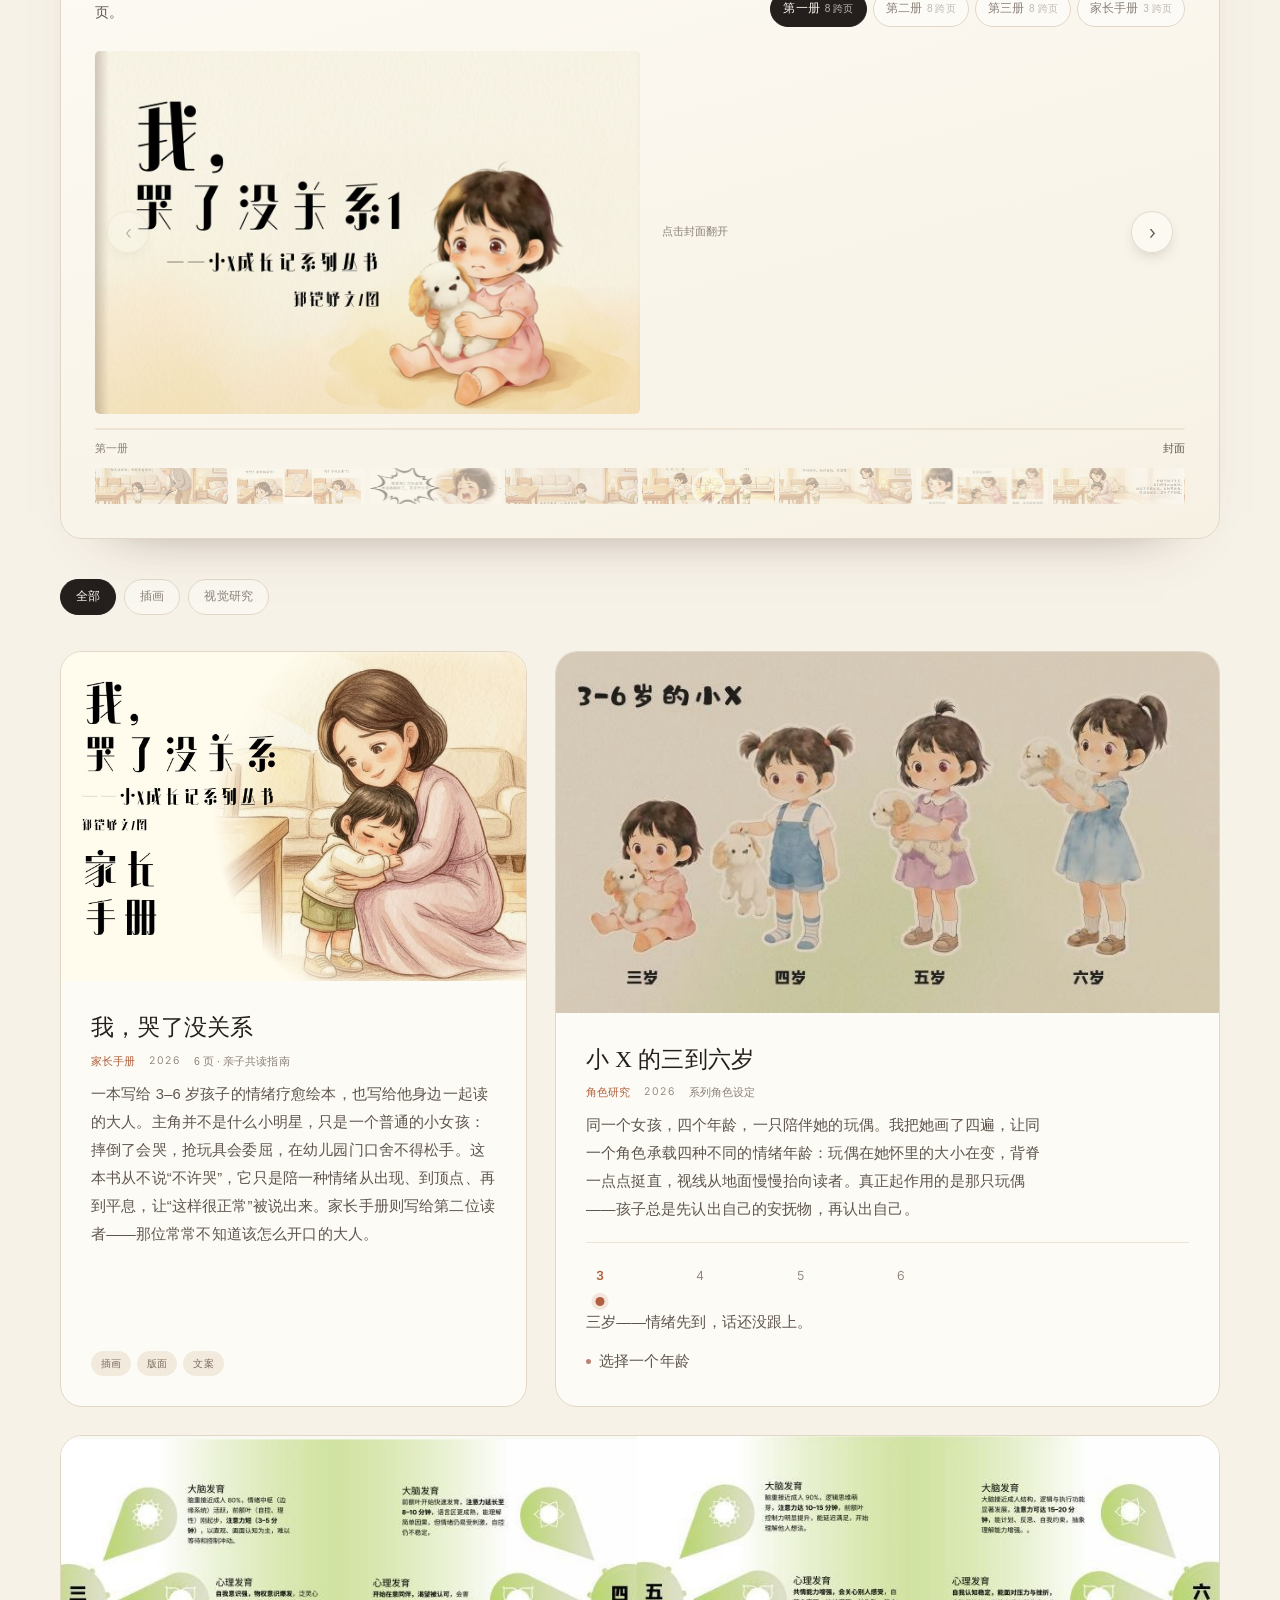
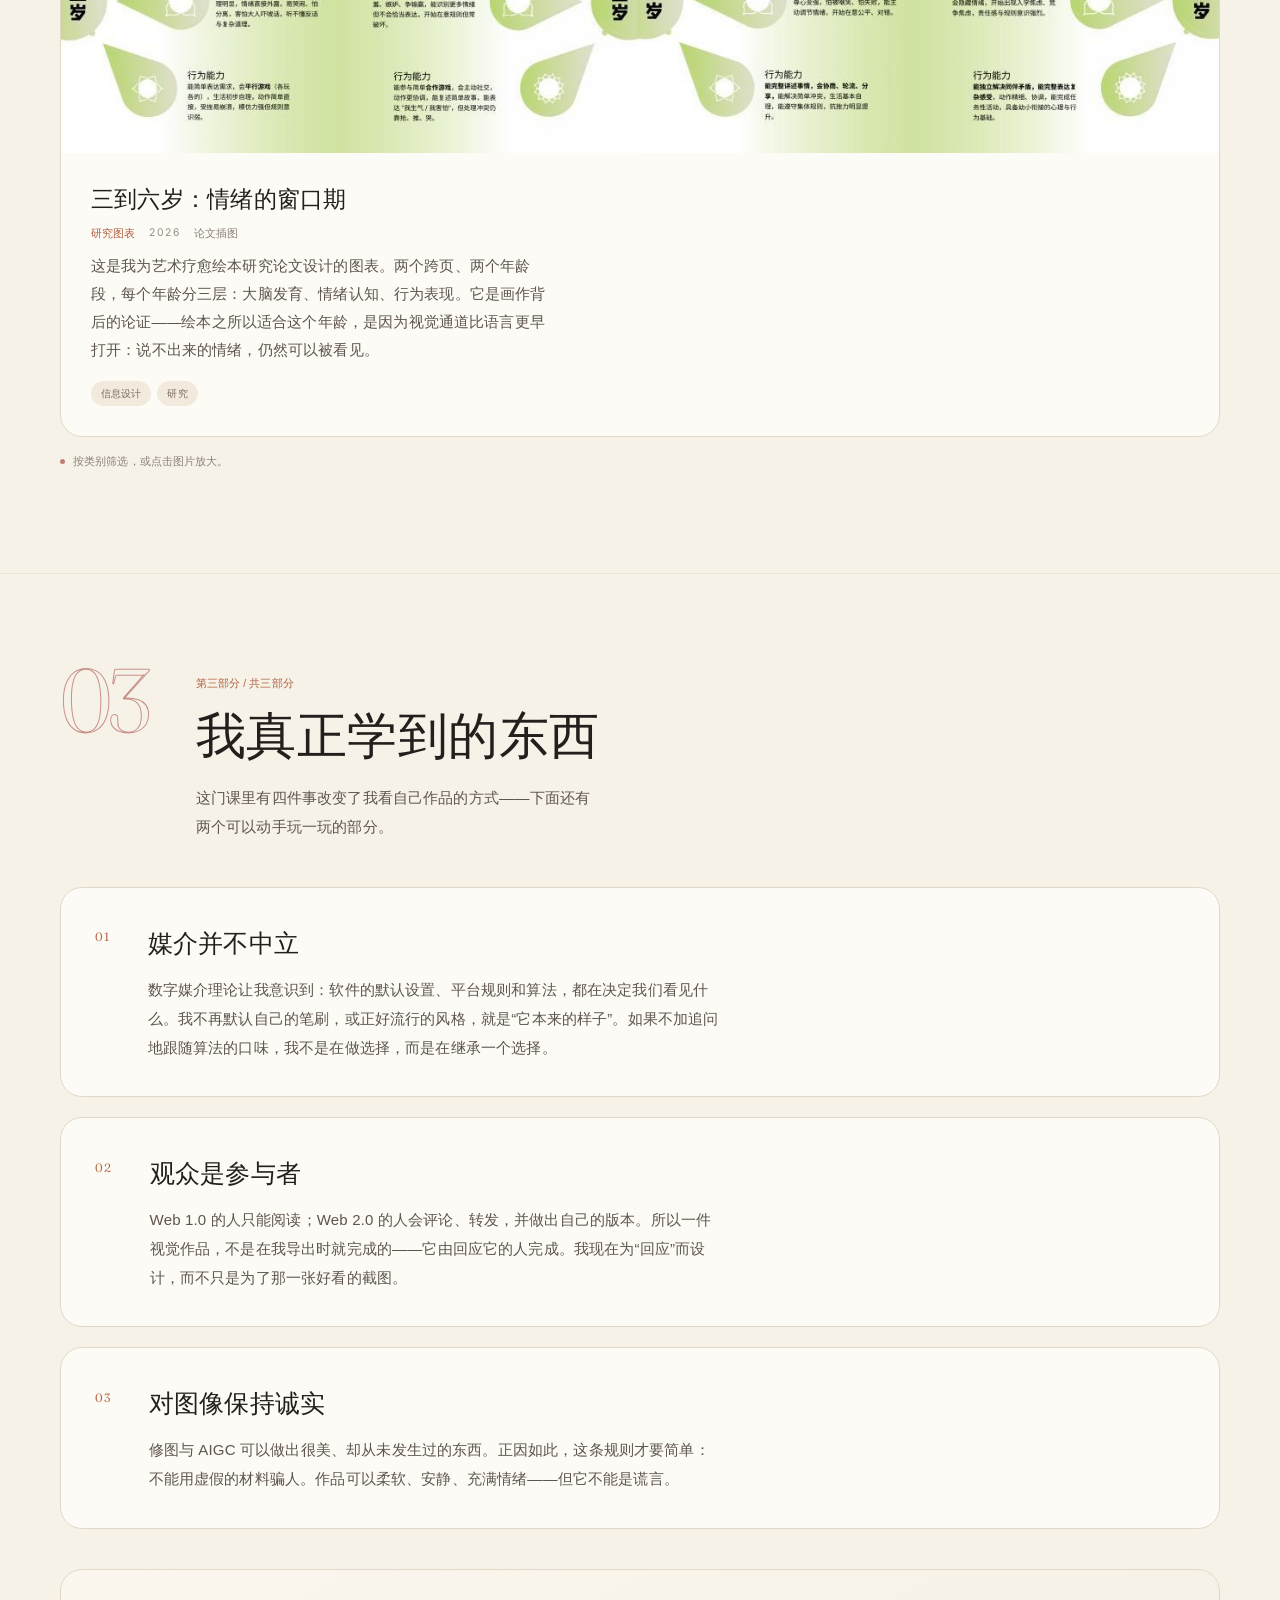
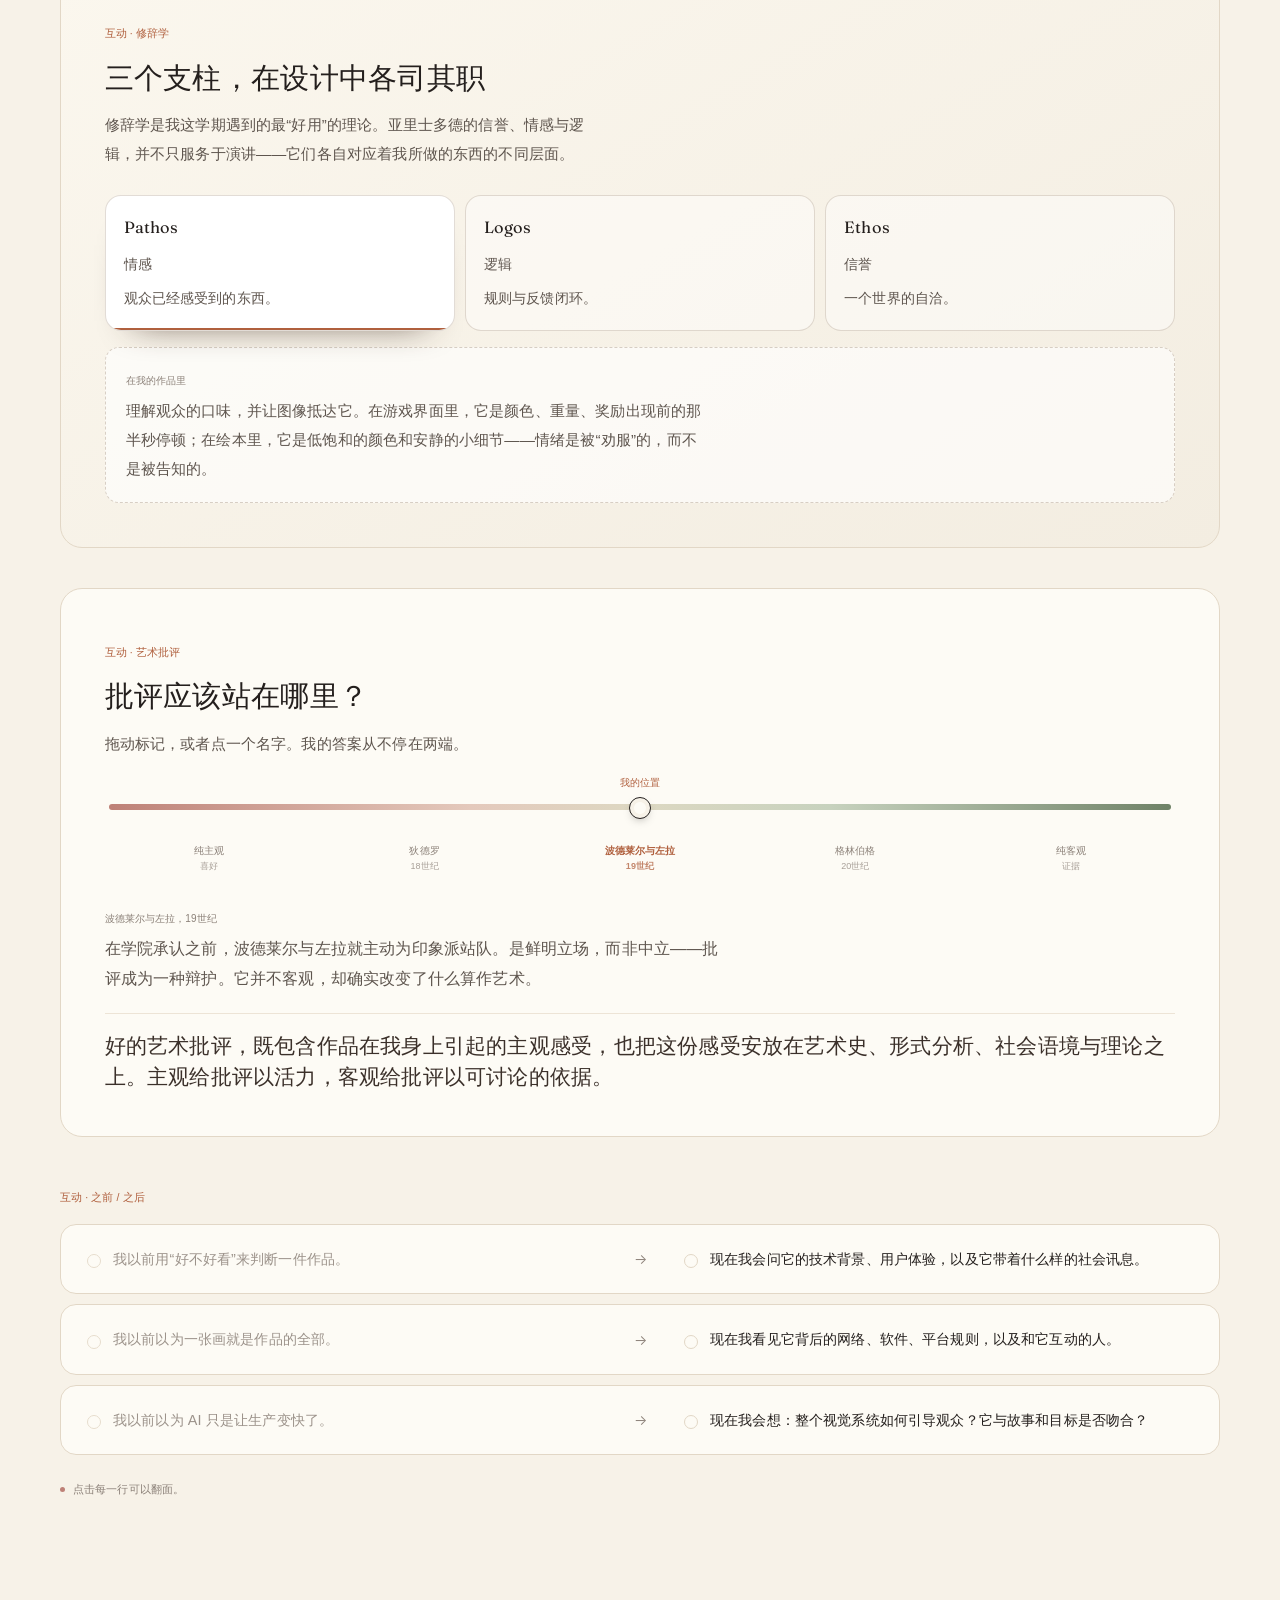
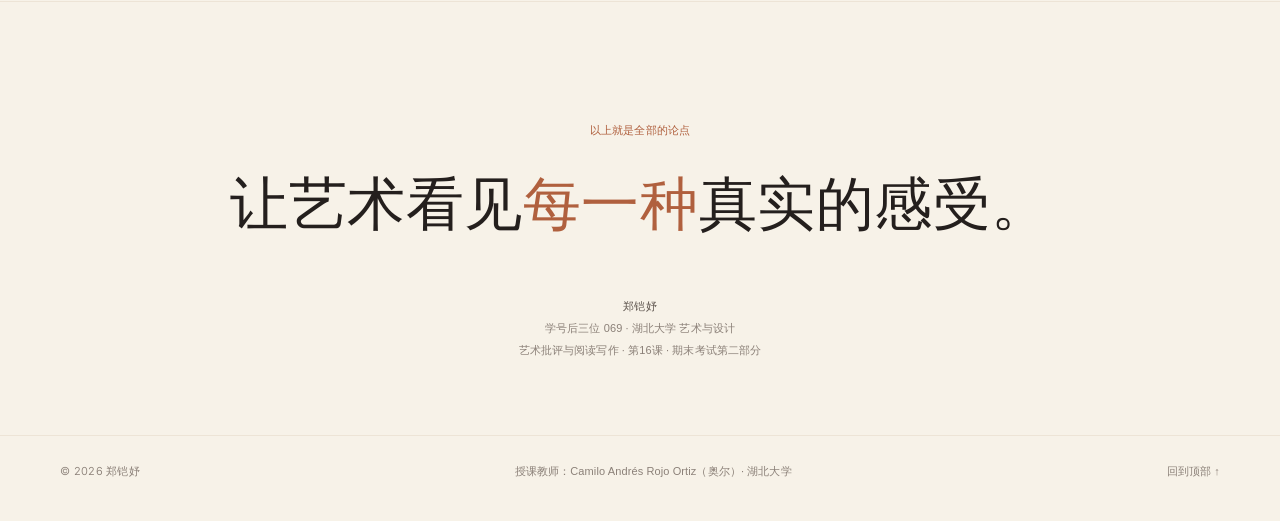
==== commit 4c3ec107: "reader: back of the page decodes before the turn; book closes on its back cover" ====
--- a/index.html
+++ b/index.html
@@ -205,8 +205,8 @@
               <span lang="zh">《我，哭了没关系》—— 三册绘本 + 家长手册</span>
             </h3>
             <p class="reader-sub">
-              <span lang="en">Each volume opens from its cover: 8 spreads, plus 3 for the parent handbook (two pages side by side). Click the cover to open it, then turn with the arrows, a swipe, or ← →.</span>
-              <span lang="zh">每册从封面开始，翻开后 8 张跨页；家长手册 3 张跨页（两页并排）。点封面翻开，然后用两侧箭头、左右滑动或键盘 ← → 翻页。</span>
+              <span lang="en">Each volume opens from its cover, runs 8 spreads, and closes on its back cover; the handbook has 3 spreads (two pages side by side). Click the cover to open it, then turn with the arrows, a swipe, or ← →.</span>
+              <span lang="zh">每册从封面开始，翻开后 8 张跨页，翻到最后是封底；家长手册 3 张跨页（两页并排）。点封面翻开，然后用两侧箭头、左右滑动或键盘 ← → 翻页。</span>
             </p>
           </div>
           <div class="reader-tabs" role="group" aria-label="选择册数">
--- a/styles.css
+++ b/styles.css
@@ -600,6 +600,24 @@
   transition:opacity .4s var(--ease)
 }
 .book-stage.closed ~ .bkn{opacity:1}
+/* the same book seen from the back, after the last spread */
+.book-stage.ended{
+  flex:0 0 50%;width:50%;margin-left:auto;background:none;box-shadow:none
+}
+.book-stage.ended::before{padding-top:calc(200% / var(--ar,3))}
+.book-stage.ended .bk-left{visibility:hidden}
+.book-stage.ended .bk-gutter{display:none}
+.book-stage.ended .bk-right{
+  left:0;width:100%;border-radius:5px 3px 3px 5px;
+  box-shadow:0 34px 54px -38px rgba(60,40,30,.95),0 0 0 1px rgba(160,140,120,.16)
+}
+.book-stage.ended .bk-right img{left:-100%}
+.book-stage.ended .bk-right::after{
+  content:"";position:absolute;top:0;bottom:0;right:0;width:14px;z-index:2;pointer-events:none;
+  background:linear-gradient(270deg,rgba(60,40,30,.22),rgba(60,40,30,0))
+}
+.book-stage.fading{opacity:.15;transition:opacity .16s ease}
+
 .book.is-closed .bkn-prev{opacity:.28;pointer-events:none}
 .book.is-closed .bkn-next{opacity:.75}
 .book.is-closed .bk-hint{opacity:1}
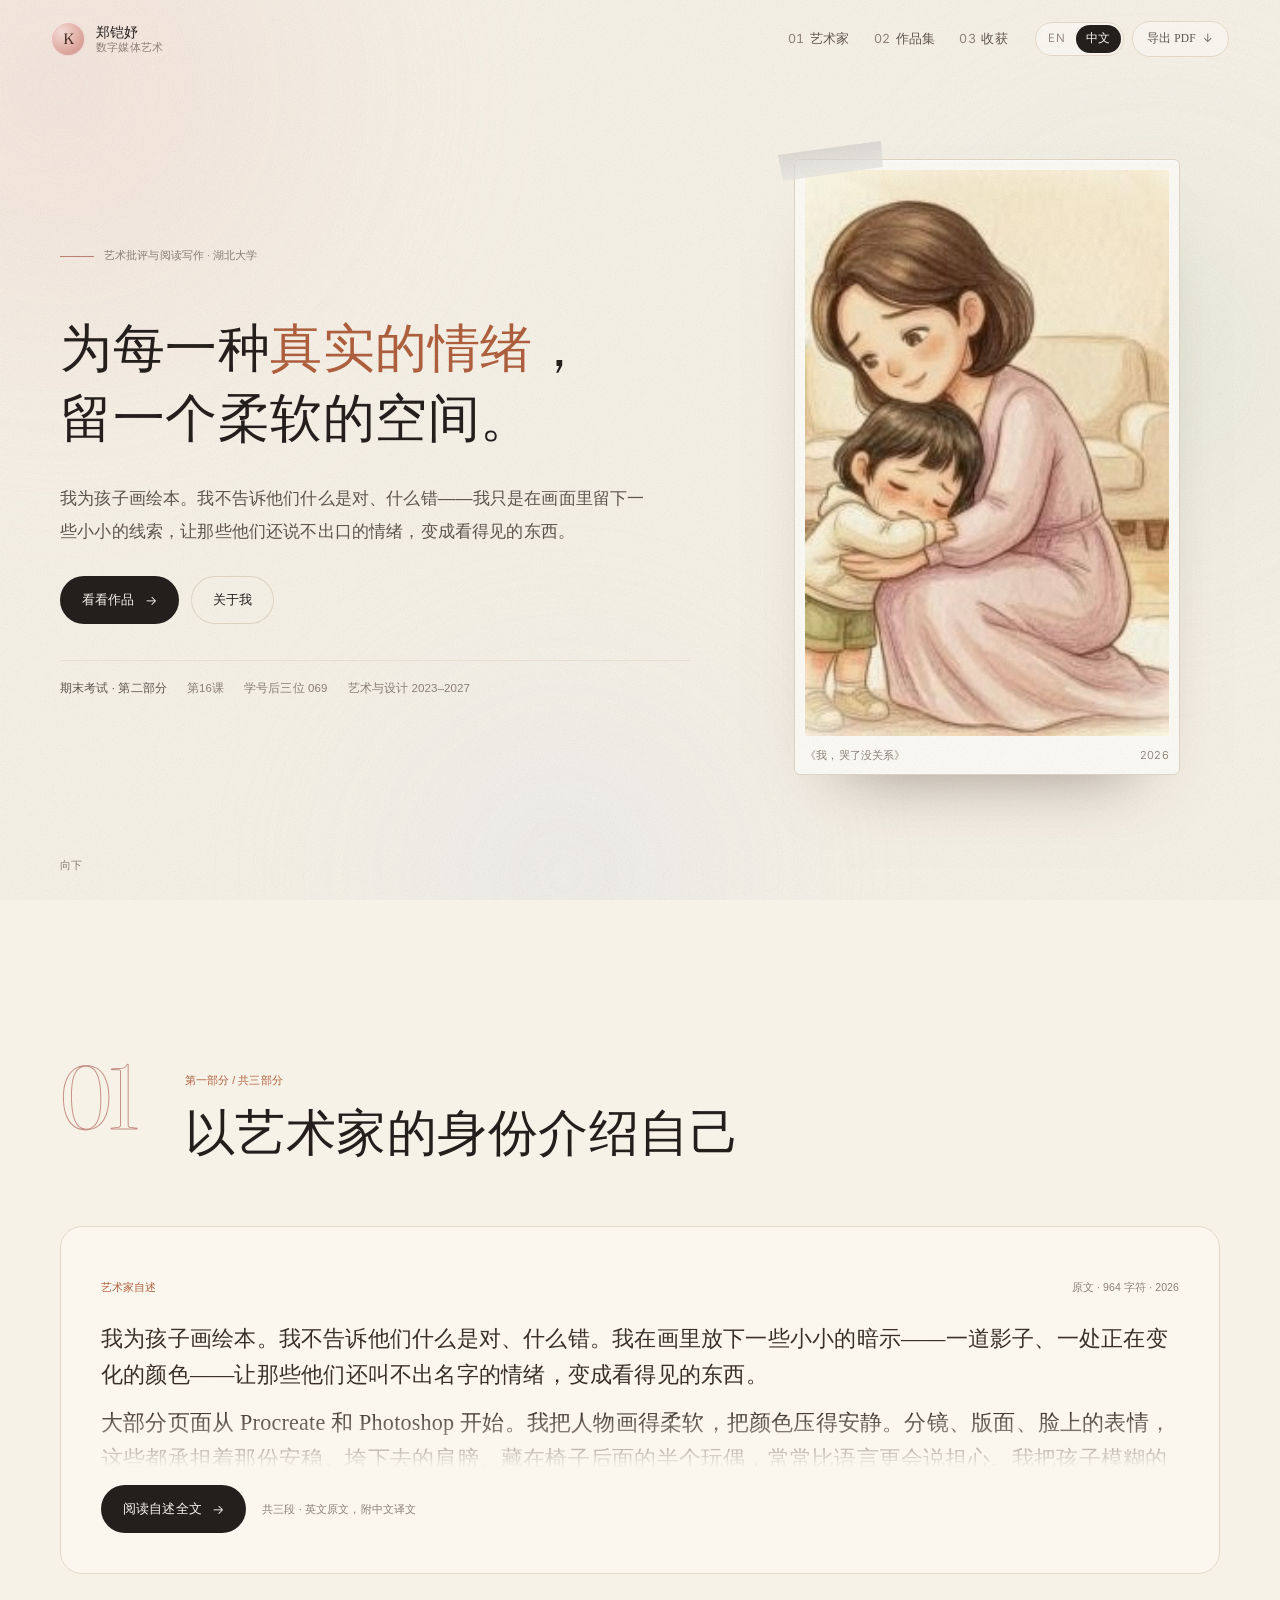
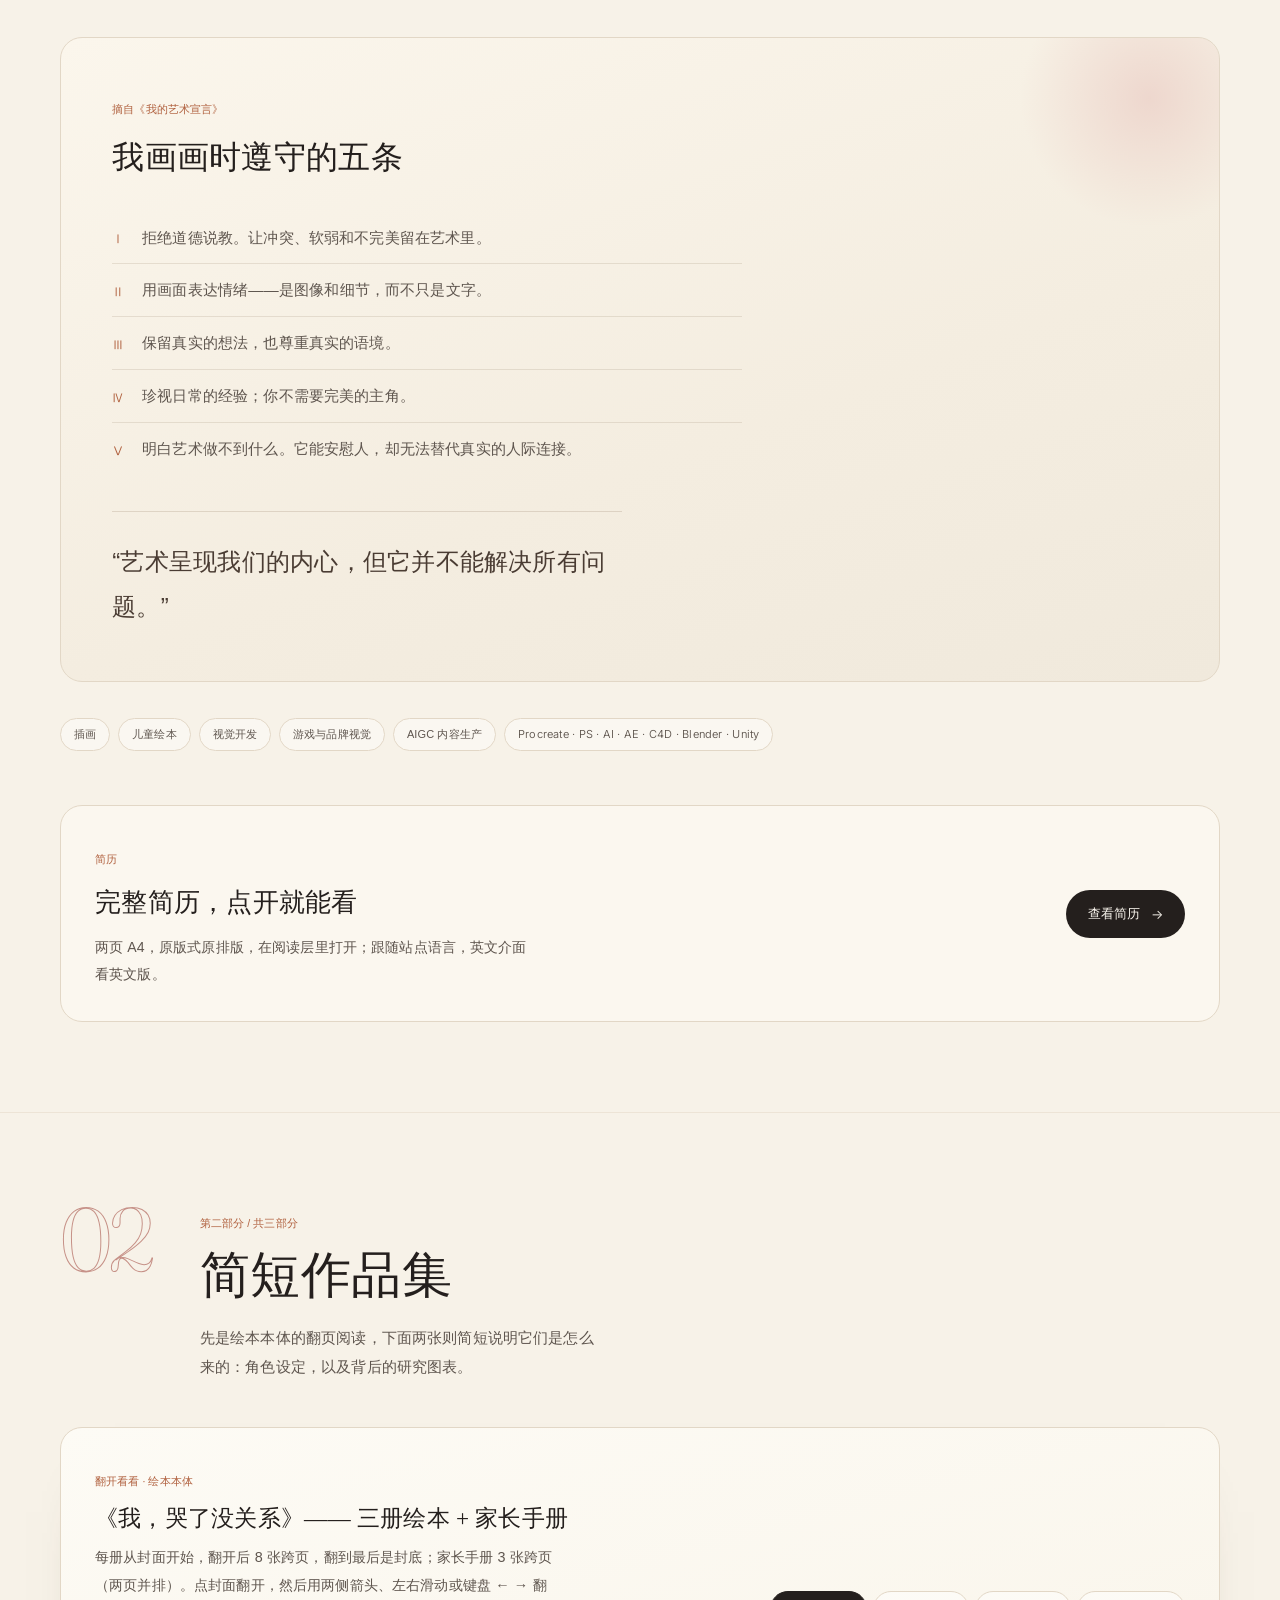
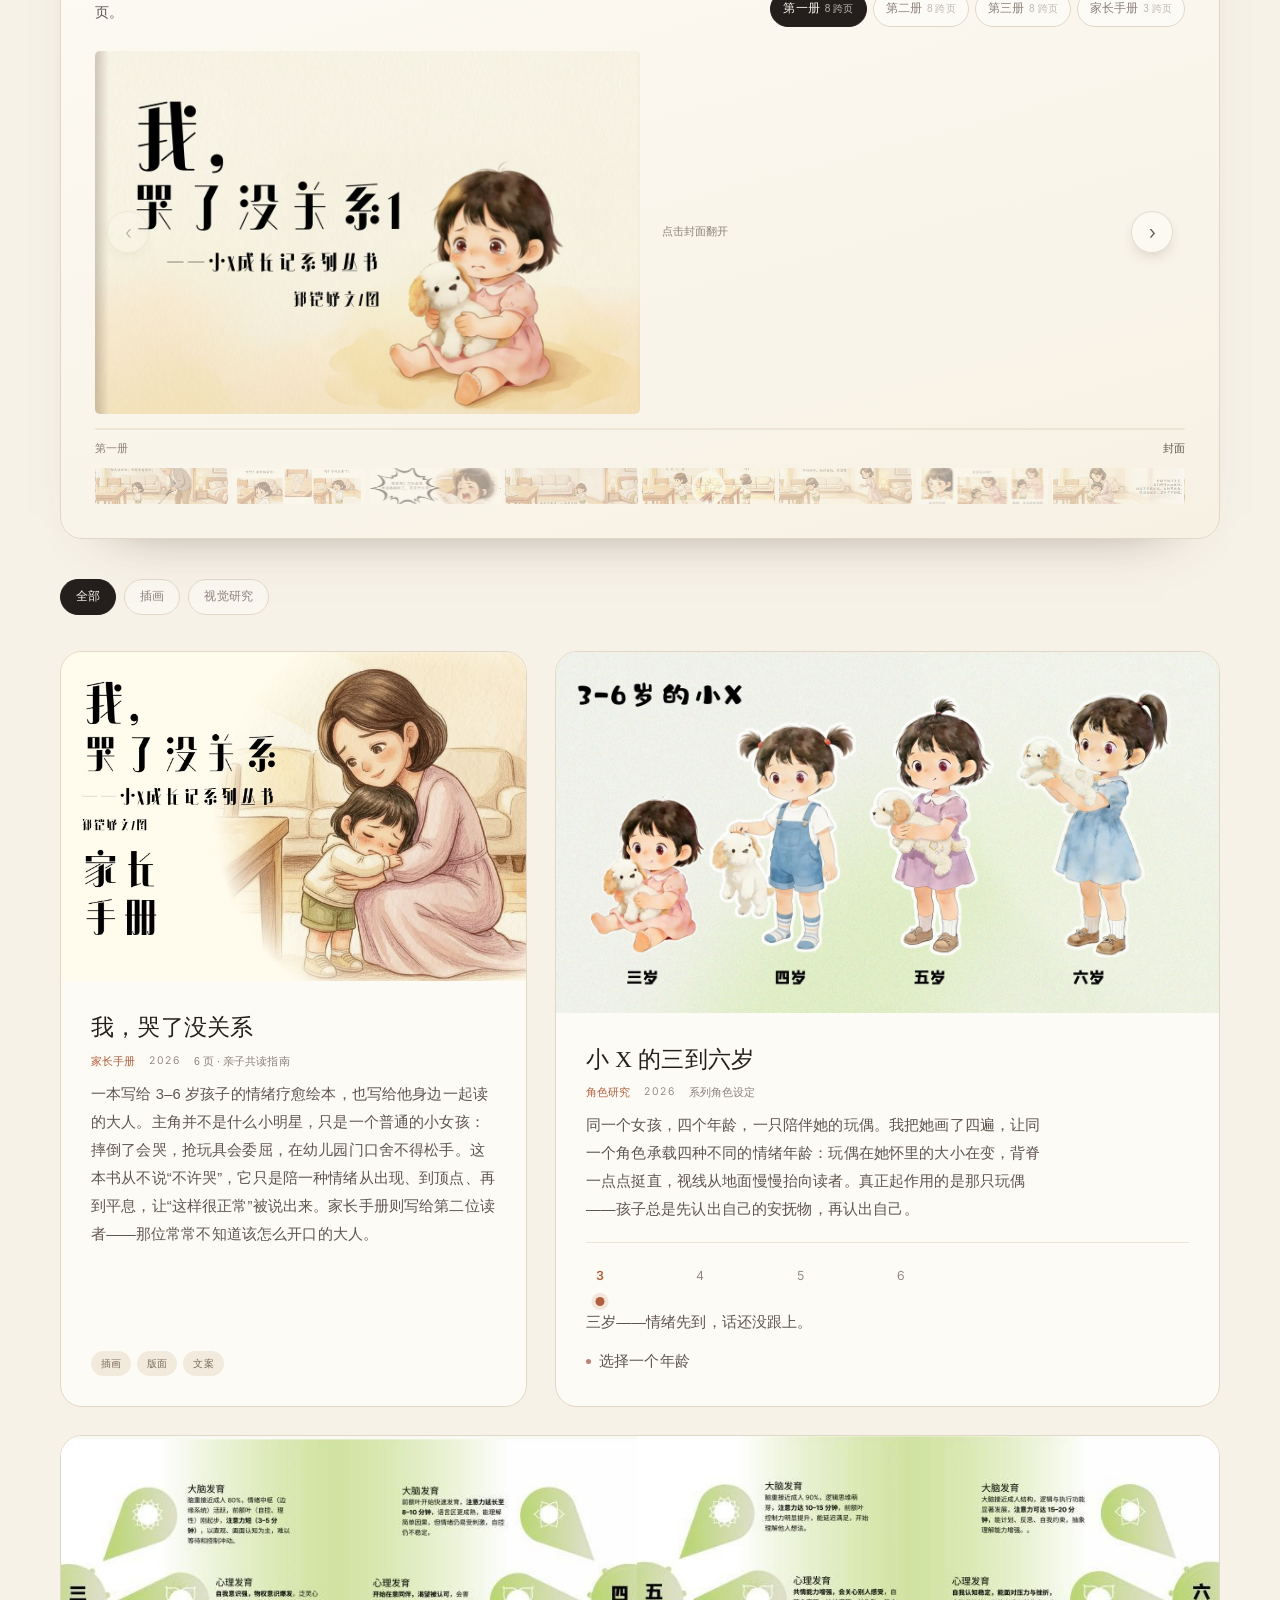
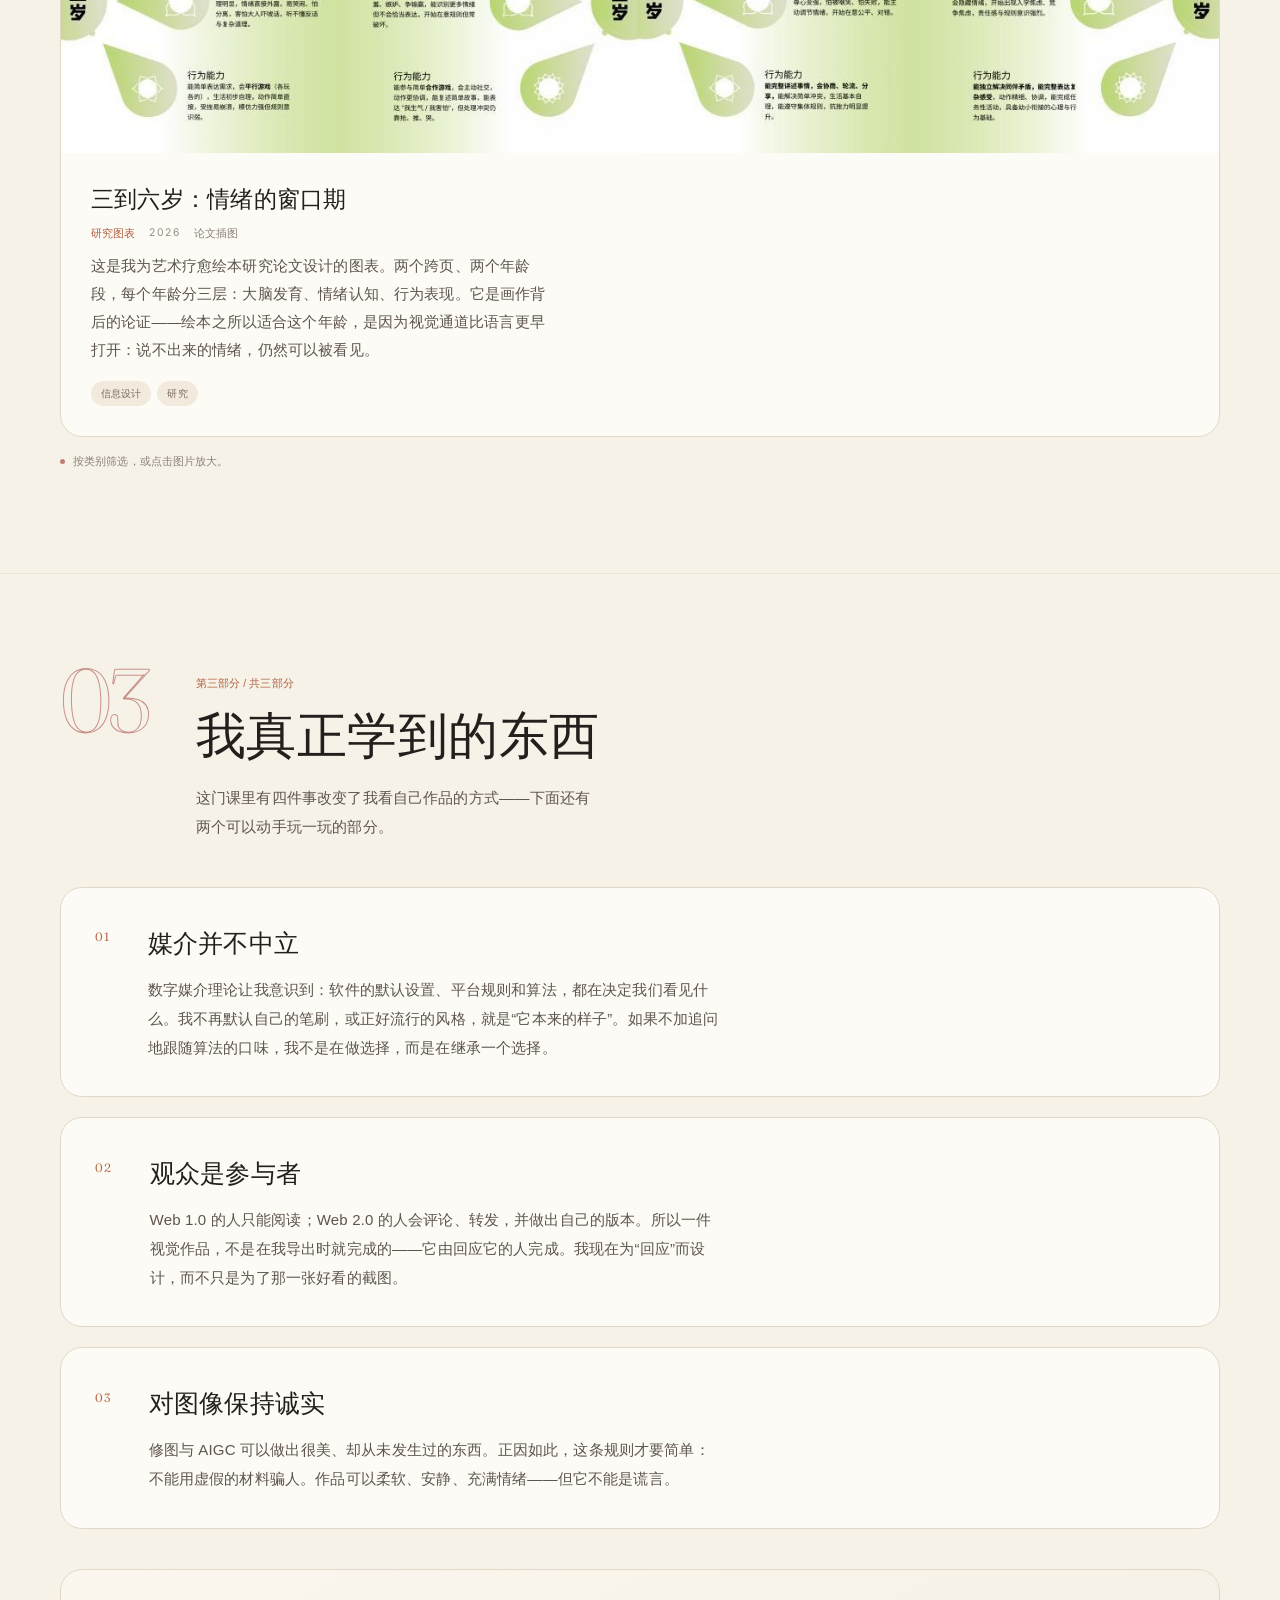
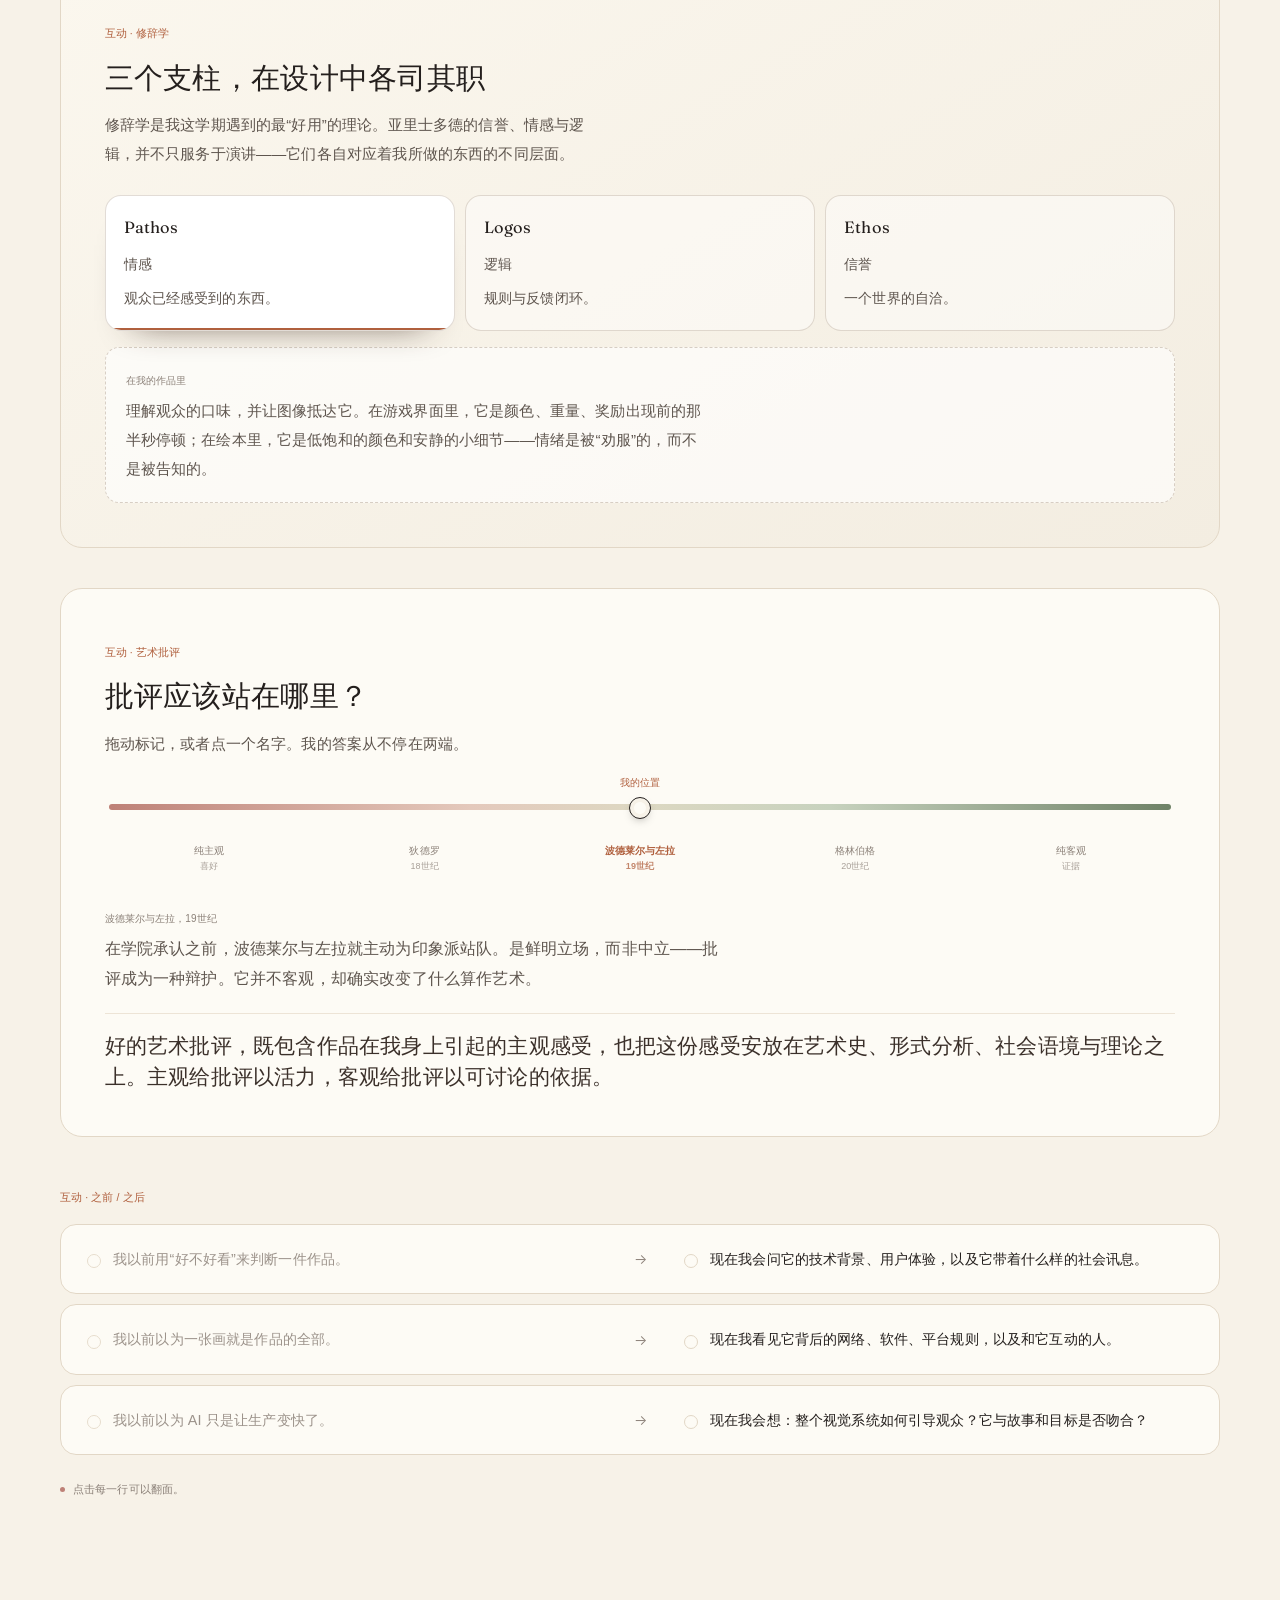
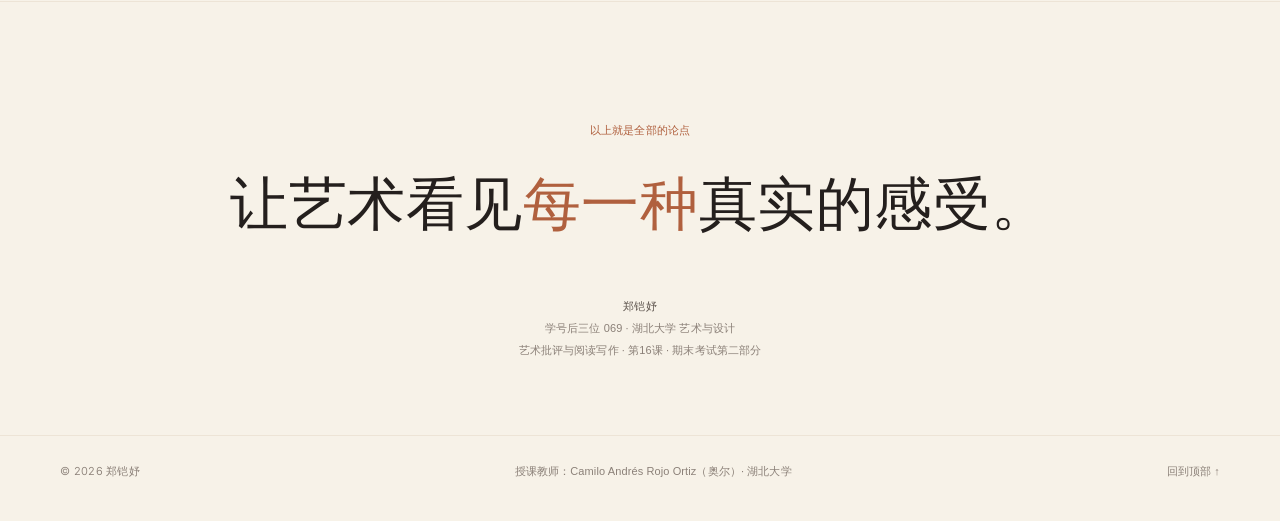
==== commit 7272d147: "header: click the name for phone and email" ====
--- a/index.html
+++ b/index.html
@@ -19,13 +19,24 @@
 <div class="progress" aria-hidden="true"><i id="bar"></i></div>
 
 <header class="nav" id="nav">
-  <a class="brand" href="#top" aria-label="Back to top">
+  <button class="brand" id="brandBtn" type="button" aria-haspopup="dialog" aria-expanded="false" aria-controls="contact" aria-label="联系方式 · Contact">
     <span class="mark" aria-hidden="true">K</span>
     <span class="who">
       <b><span lang="en">Zheng Kaiyu</span><span lang="zh">郑铠妤</span></b>
       <small><span lang="en">Digital media artist</span><span lang="zh">数字媒体艺术</span></small>
     </span>
-  </a>
+  </button>
+  <div class="contact" id="contact" role="dialog" aria-label="联系方式" hidden>
+    <p class="contact-k"><span lang="en">Contact</span><span lang="zh">联系方式</span></p>
+    <a class="contact-row" href="tel:+8613554191868">
+      <span class="contact-lab"><span lang="en">Phone</span><span lang="zh">电话</span></span>
+      <span class="contact-val">135 5419 1868</span>
+    </a>
+    <a class="contact-row" href="mailto:13554191868@163.com">
+      <span class="contact-lab"><span lang="en">Email</span><span lang="zh">邮箱</span></span>
+      <span class="contact-val">13554191868@163.com</span>
+    </a>
+  </div>
   <nav class="navlinks" aria-label="Sections">
     <a href="#artist"><b>01</b><span lang="en">Artist</span><span lang="zh">艺术家</span></a>
     <a href="#portfolio"><b>02</b><span lang="en">Portfolio</span><span lang="zh">作品集</span></a>
--- a/styles.css
+++ b/styles.css
@@ -128,6 +128,32 @@
 .brand .who{display:flex;flex-direction:column;line-height:1.15}
 .brand b{font-weight:500;font-size:14px;letter-spacing:.02em}
 .brand small{font-size:10.5px;letter-spacing:.14em;text-transform:uppercase;color:var(--ink-faint)}
+/* brand button + contact card */
+button.brand{
+  font:inherit;color:inherit;background:none;border:0;padding:4px 6px 4px 0;
+  text-align:left;cursor:pointer;border-radius:10px
+}
+button.brand b{transition:color .3s var(--ease)}
+button.brand:hover b,button.brand:focus-visible b{color:var(--clay)}
+button.brand:focus-visible{outline:2px solid rgba(176,96,62,.5);outline-offset:4px}
+.contact{
+  position:absolute;top:calc(100% - 6px);left:clamp(18px,4vw,54px);z-index:60;
+  width:min(304px,calc(100vw - 36px));
+  background:rgba(253,251,245,.98);border:1px solid var(--line);border-radius:14px;
+  box-shadow:0 30px 52px -34px rgba(50,35,28,.9);
+  padding:15px 18px 13px;animation:docIn .24s var(--ease)
+}
+.contact[hidden]{display:none}
+.contact-k{font-size:9.5px;letter-spacing:.16em;text-transform:uppercase;color:var(--clay);margin:0 0 8px}
+.contact-row{
+  display:flex;flex-direction:column;gap:2px;padding:8px 0;
+  border-top:1px solid var(--line-soft);transition:color .3s
+}
+.contact-row:first-of-type{border-top:0;padding-top:2px}
+.contact-lab{font-size:9.5px;letter-spacing:.13em;text-transform:uppercase;color:var(--ink-faint)}
+.contact-val{font-family:var(--serif);font-size:1.04rem;color:var(--ink);letter-spacing:.01em}
+.contact-row:hover .contact-val{color:var(--clay)}
+@media screen and (max-width:560px){.contact{left:12px;width:calc(100vw - 24px)}}
 
 .navlinks{display:flex;gap:clamp(10px,1.6vw,26px);font-size:12.5px;letter-spacing:.04em}
 .navlinks a{position:relative;padding:4px 2px;color:var(--ink-soft);transition:color .3s}
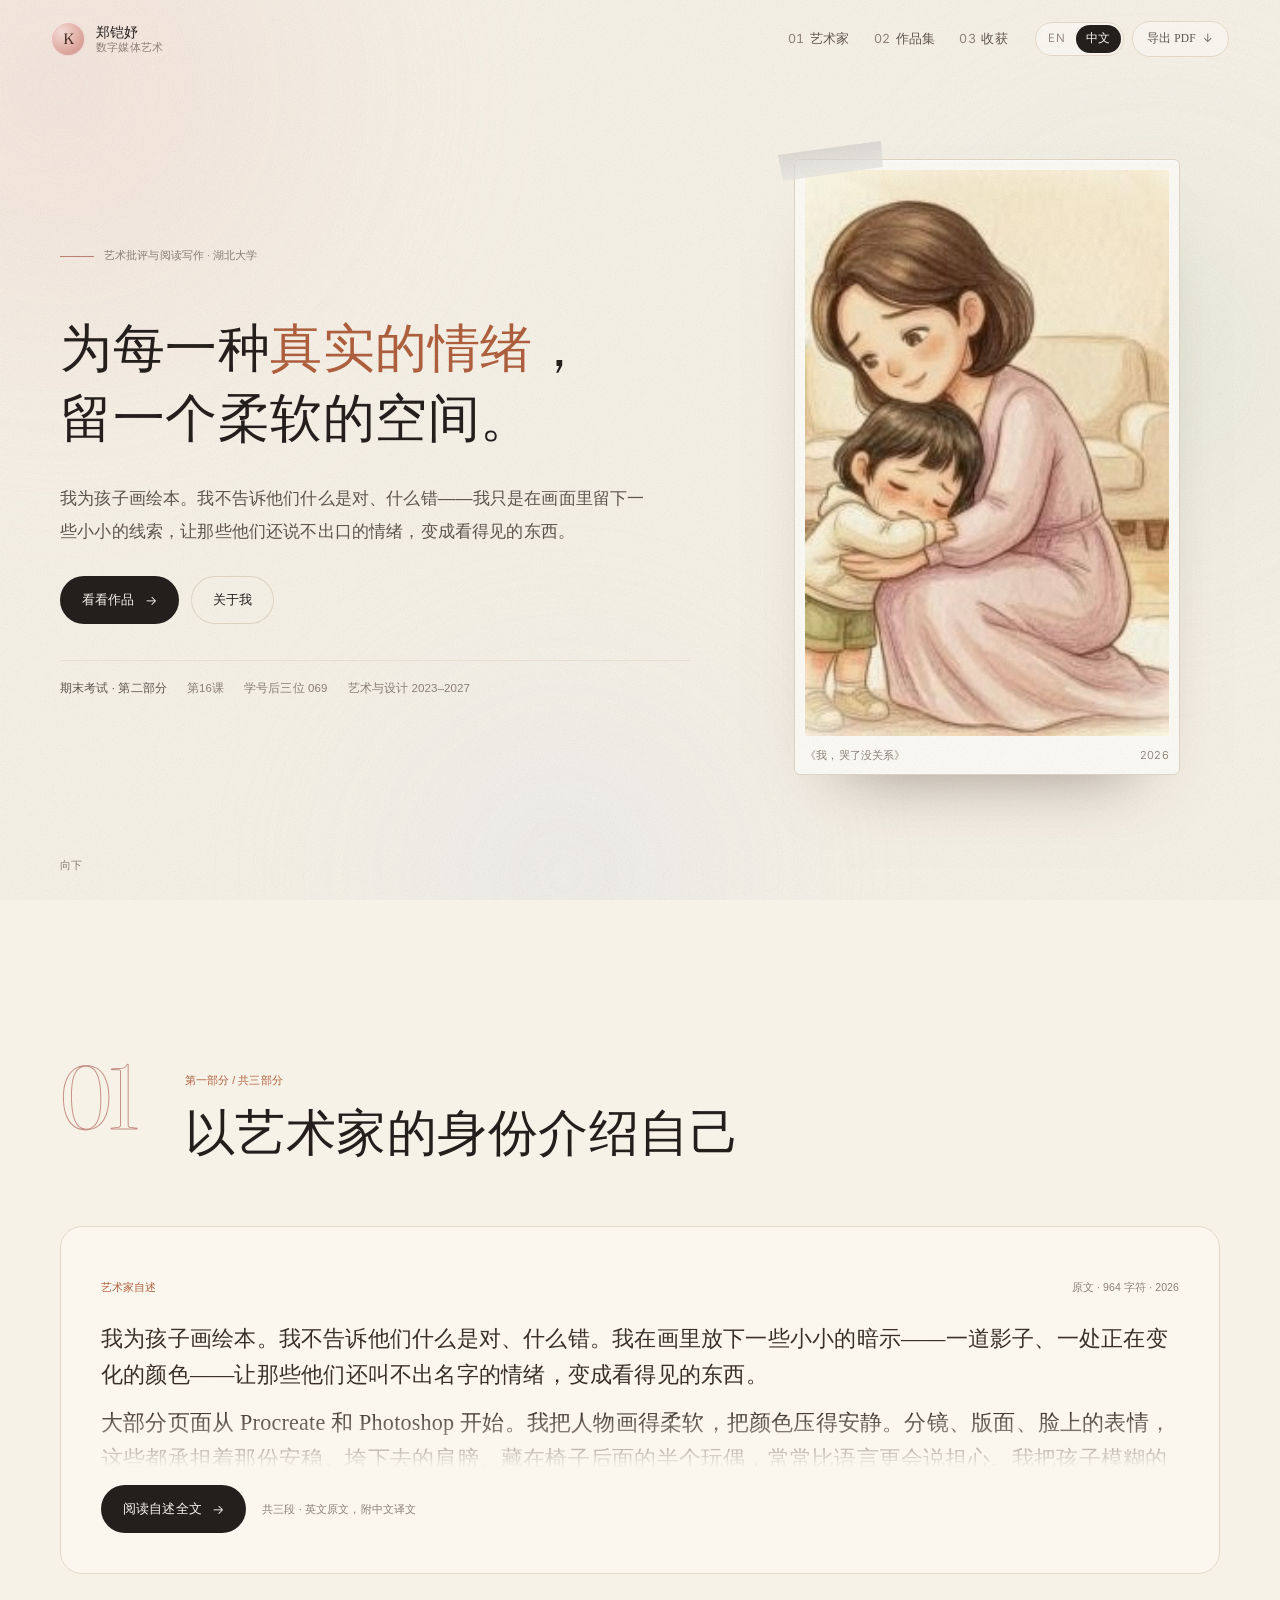
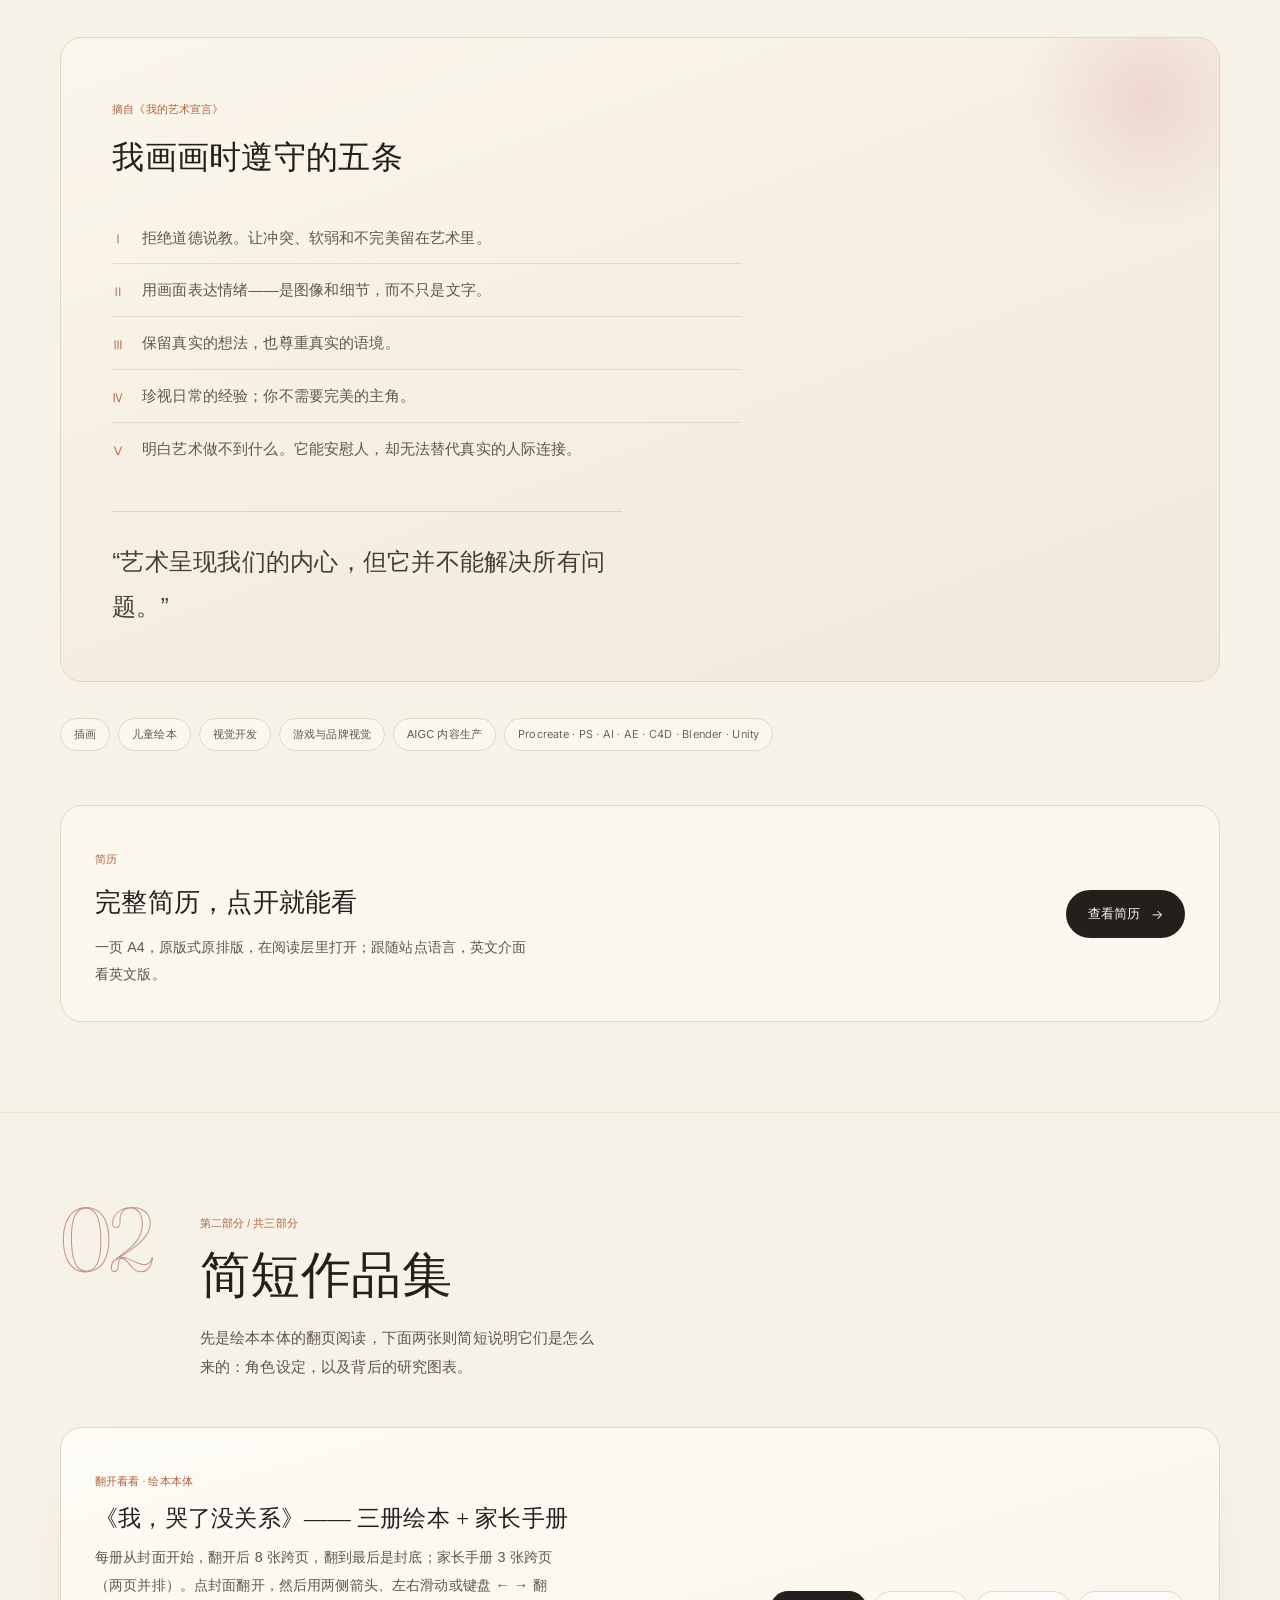
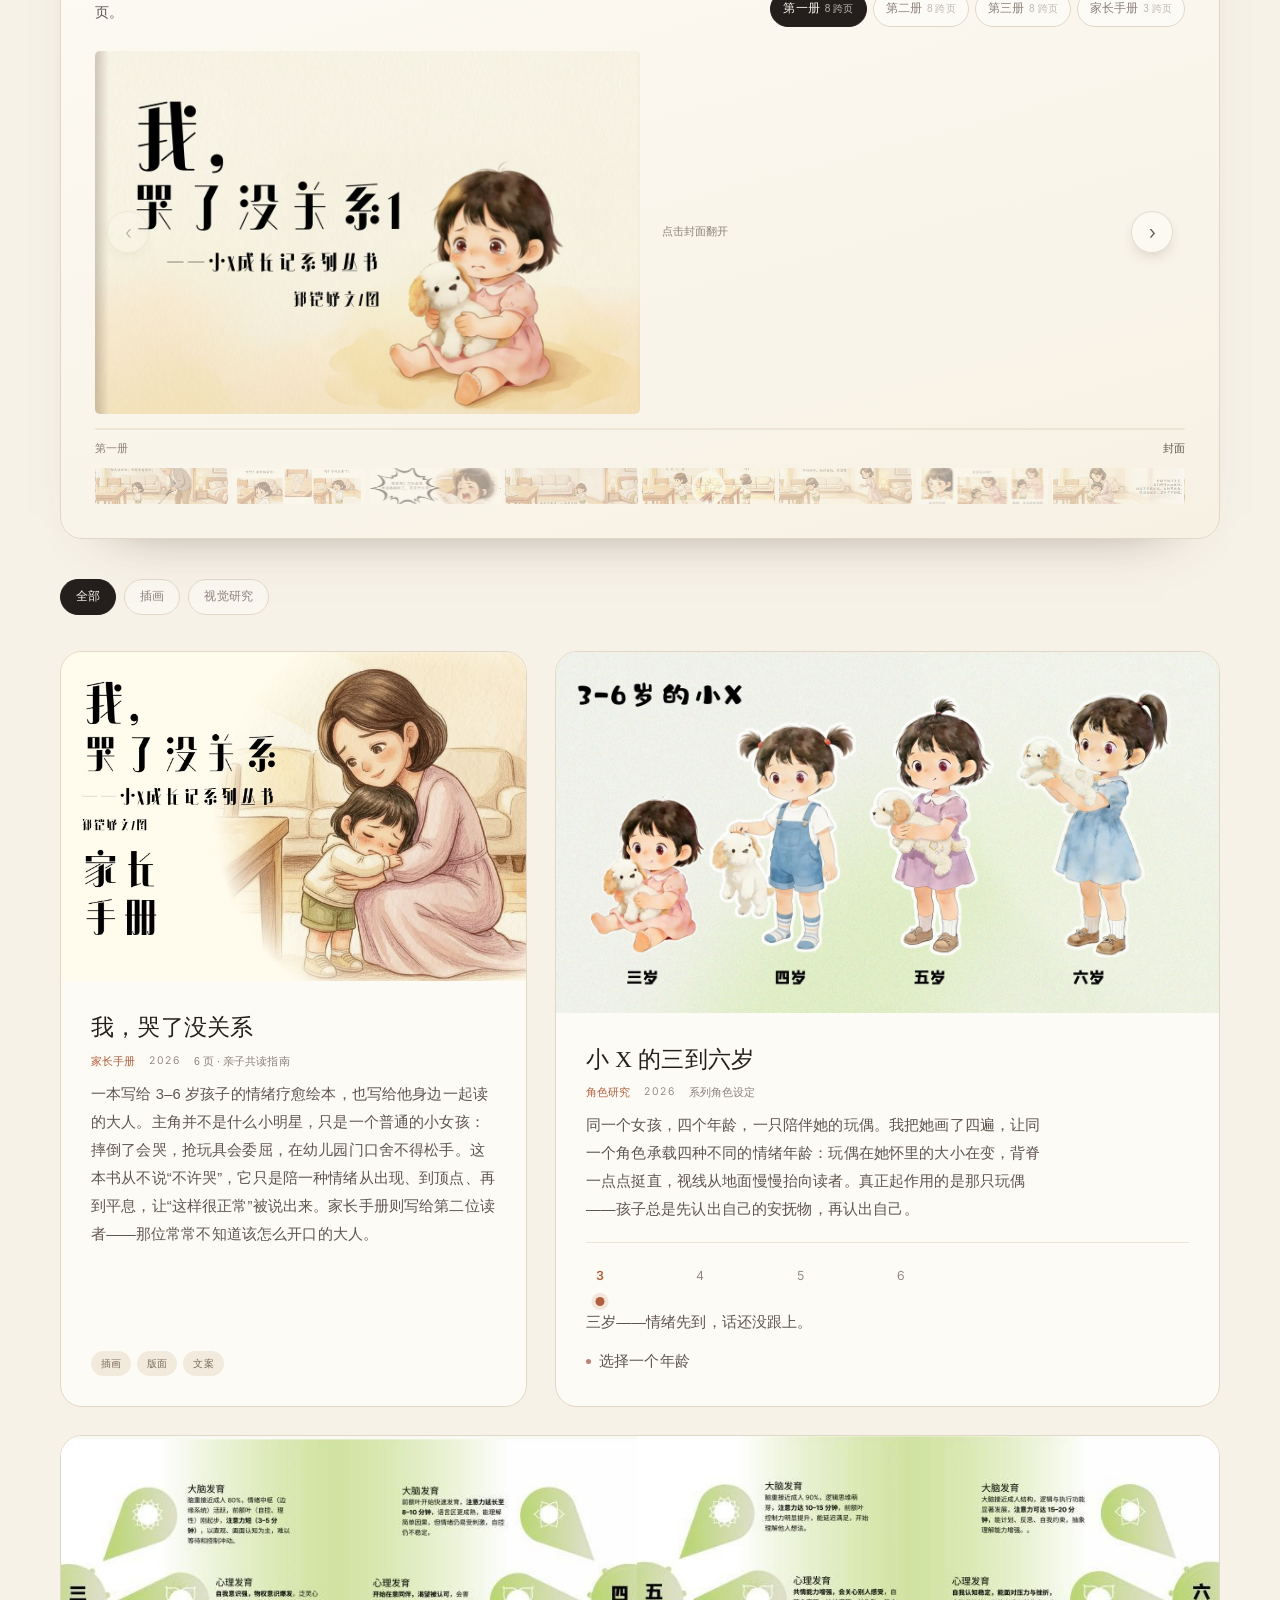
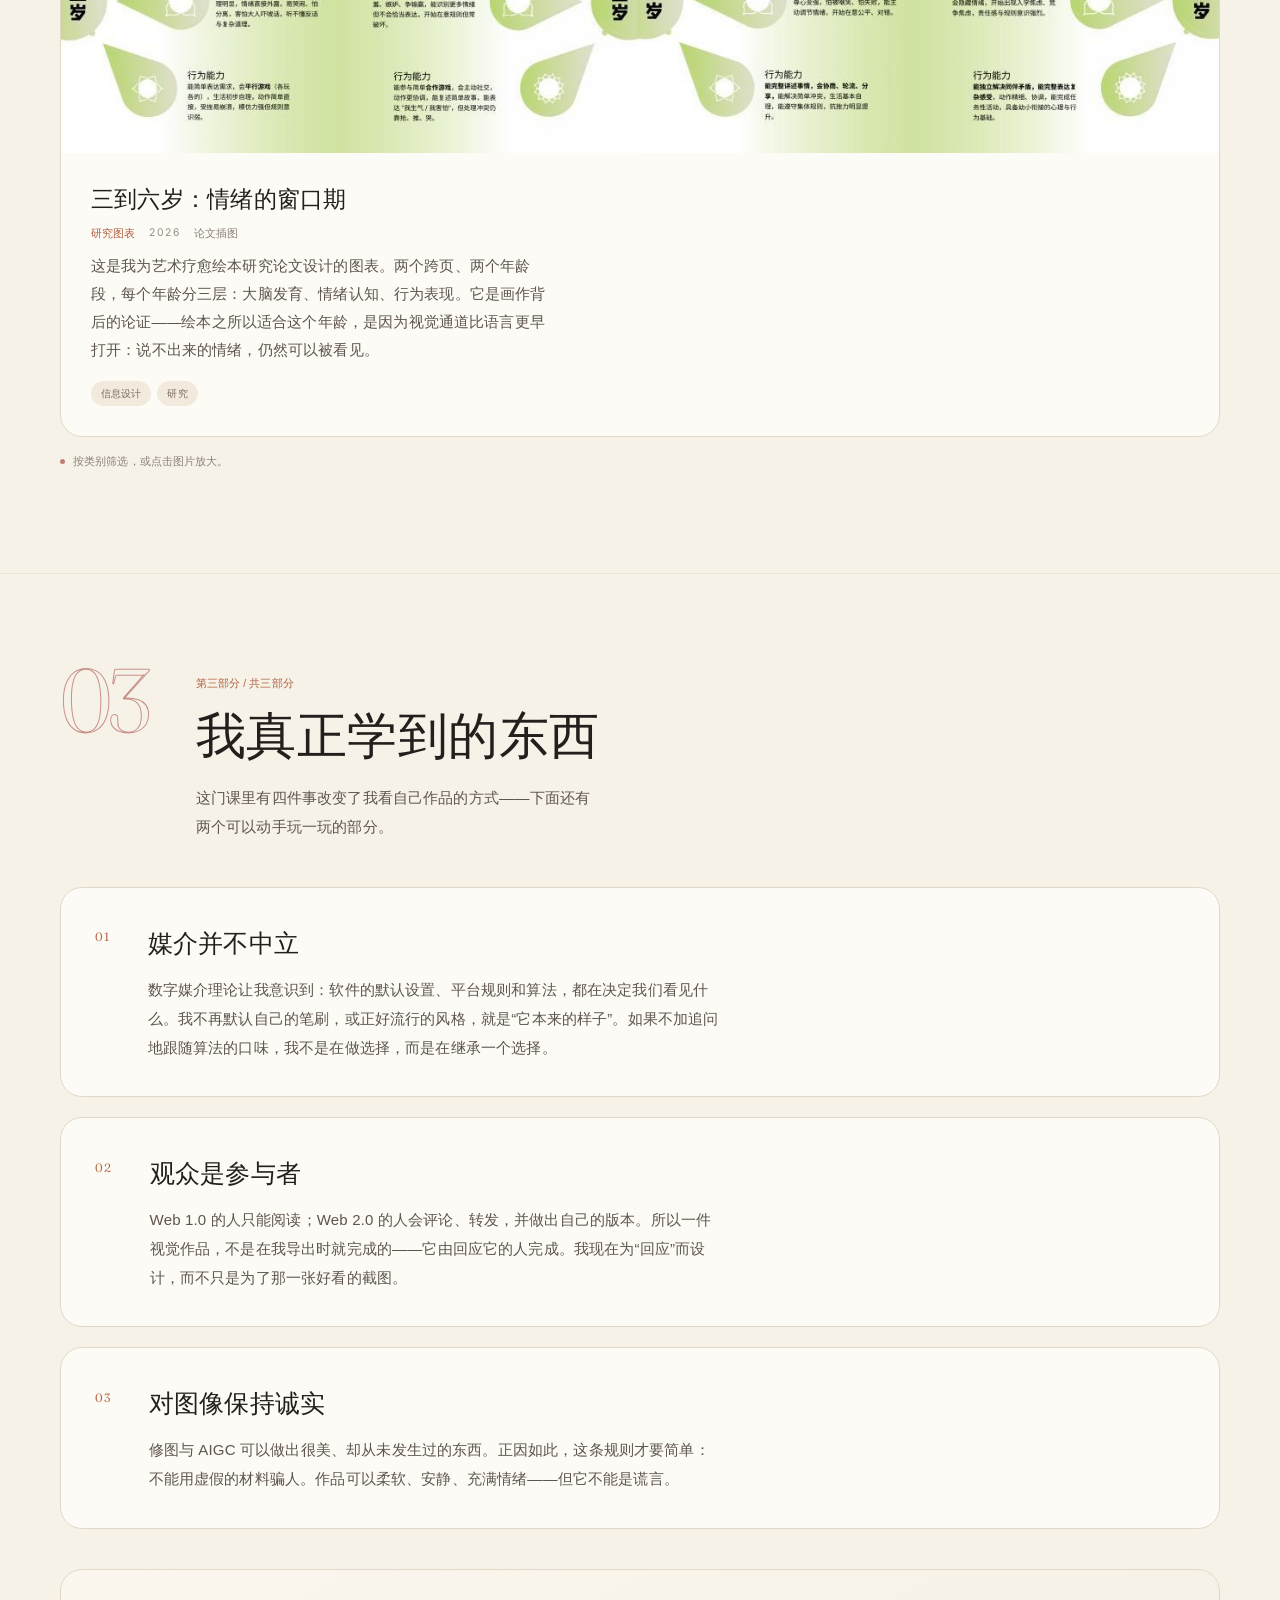
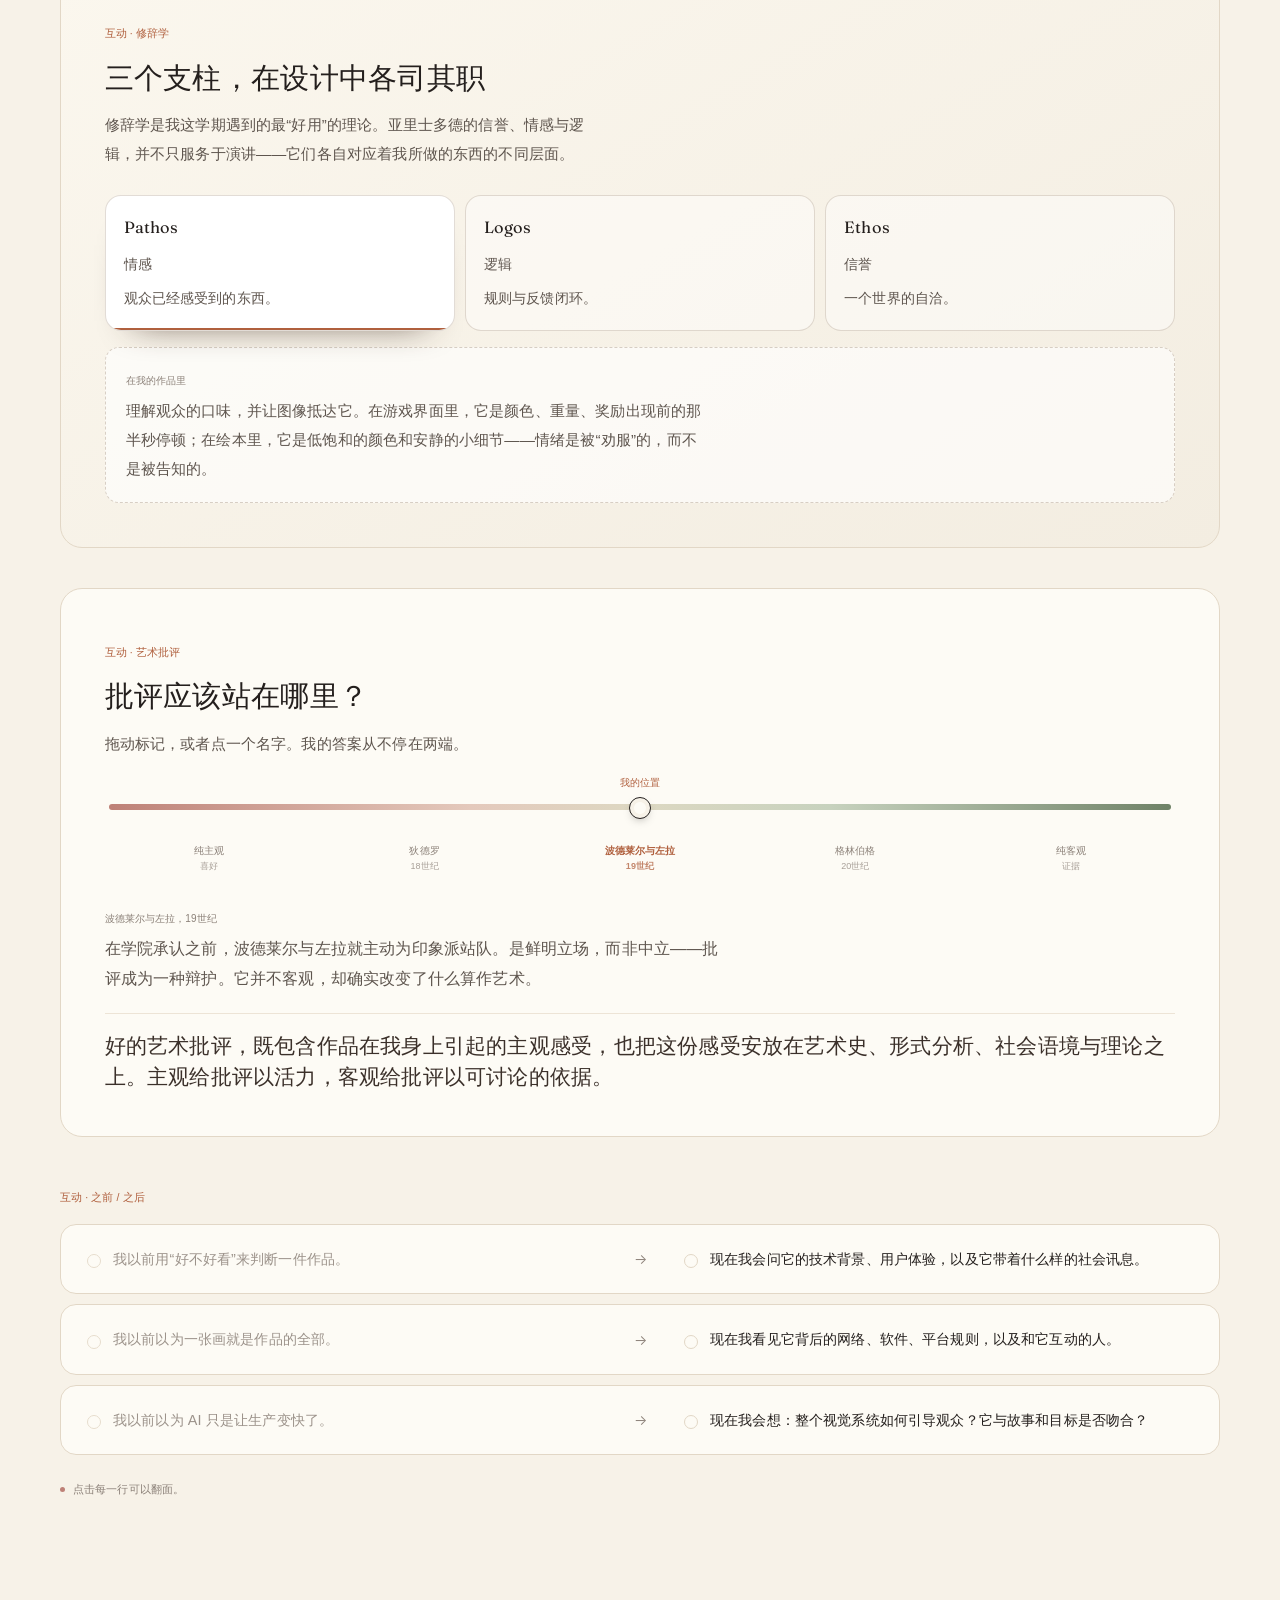
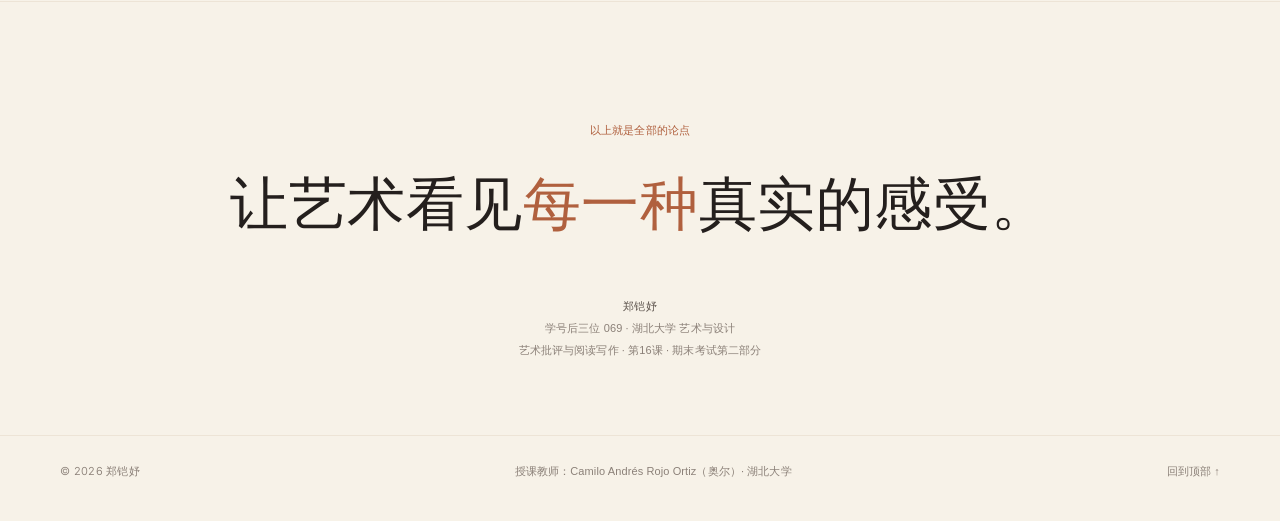
==== commit 01ebda81: "cv: one-page version from the new PDF, english edition squeezed to one page too" ====
--- a/index.html
+++ b/index.html
@@ -176,8 +176,8 @@
           <p class="part-kicker"><span lang="en">Curriculum vitae</span><span lang="zh">简历</span></p>
           <h3><span lang="en">The whole CV, one click away</span><span lang="zh">完整简历，点开就能看</span></h3>
           <p class="cvcta-note">
-            <span lang="en">Two A4 pages, exactly as designed — opens in a reader, follows the site language.</span>
-            <span lang="zh">两页 A4，原版式原排版，在阅读层里打开；跟随站点语言，英文介面看英文版。</span>
+            <span lang="en">One A4 page, exactly as designed — opens in a reader, follows the site language.</span>
+            <span lang="zh">一页 A4，原版式原排版，在阅读层里打开；跟随站点语言，英文介面看英文版。</span>
           </p>
         </div>
         <button class="btn" type="button" id="cvOpen">
@@ -580,17 +580,15 @@
     <div class="cvmodal-head">
       <p class="part-kicker"><span lang="en">Curriculum vitae</span><span lang="zh">简历</span></p>
       <h3 id="cvTitle"><span lang="en">Zheng Kaiyu — Curriculum Vitae</span><span lang="zh">郑铠妤 —— 个人简历</span></h3>
-      <p class="cvmodal-meta"><span lang="en">2 pages · original layout · updated 2026</span><span lang="zh">共 2 页 · 原版式 · 2026</span></p>
+      <p class="cvmodal-meta"><span lang="en">One page · original layout · 2026</span><span lang="zh">一页 · 原版式 · 2026</span></p>
       <button class="cvmodal-close" id="cvClose" type="button" aria-label="关闭">✕</button>
     </div>
     <div class="cvmodal-body">
       <div lang="zh">
         <img src="assets/cv/zh-1.jpg" alt="郑铠妤个人简历 第 1 页" width="1241" height="1754">
-        <img src="assets/cv/zh-2.jpg" alt="郑铠妤个人简历 第 2 页" width="1241" height="1754">
       </div>
       <div lang="en">
         <img src="assets/cv/en-1.jpg" alt="Zheng Kaiyu CV, page 1" width="1241" height="1754">
-        <img src="assets/cv/en-2.jpg" alt="Zheng Kaiyu CV, page 2" width="1241" height="1754">
       </div>
     </div>
   </div>
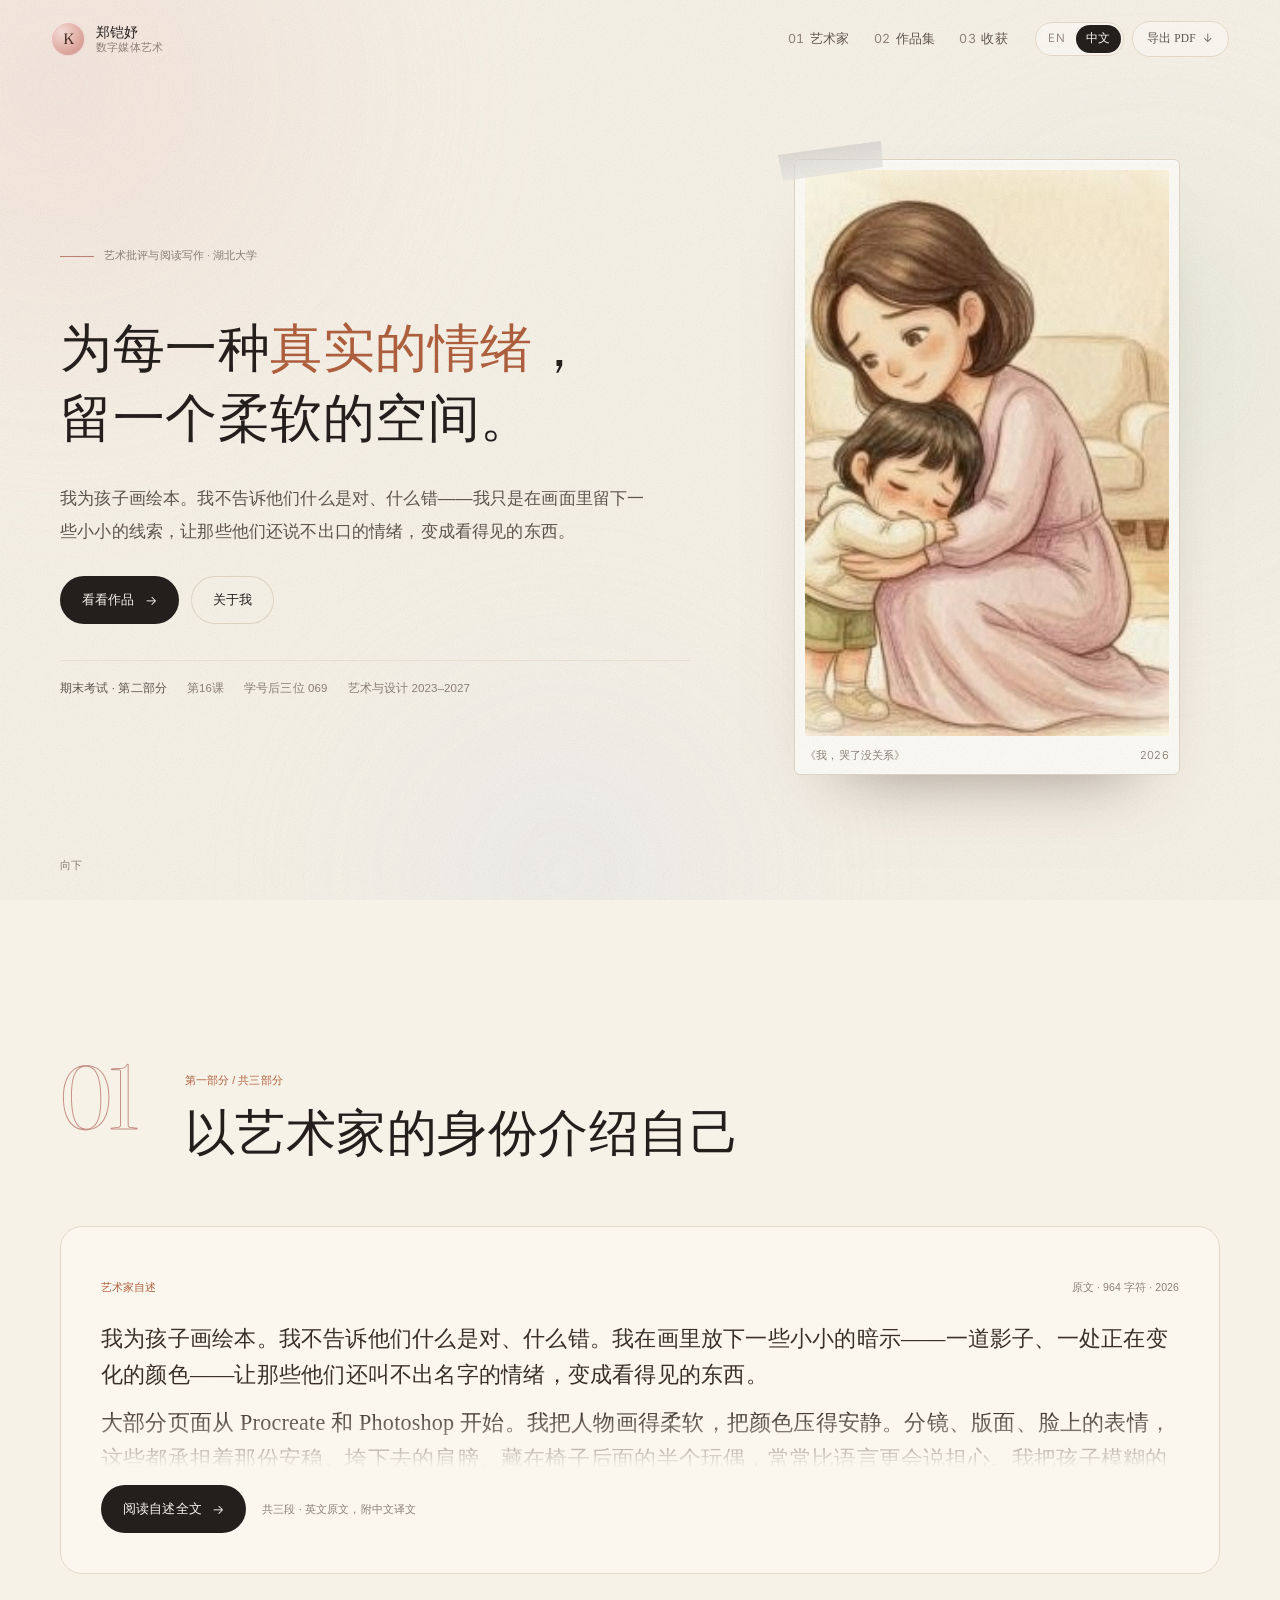
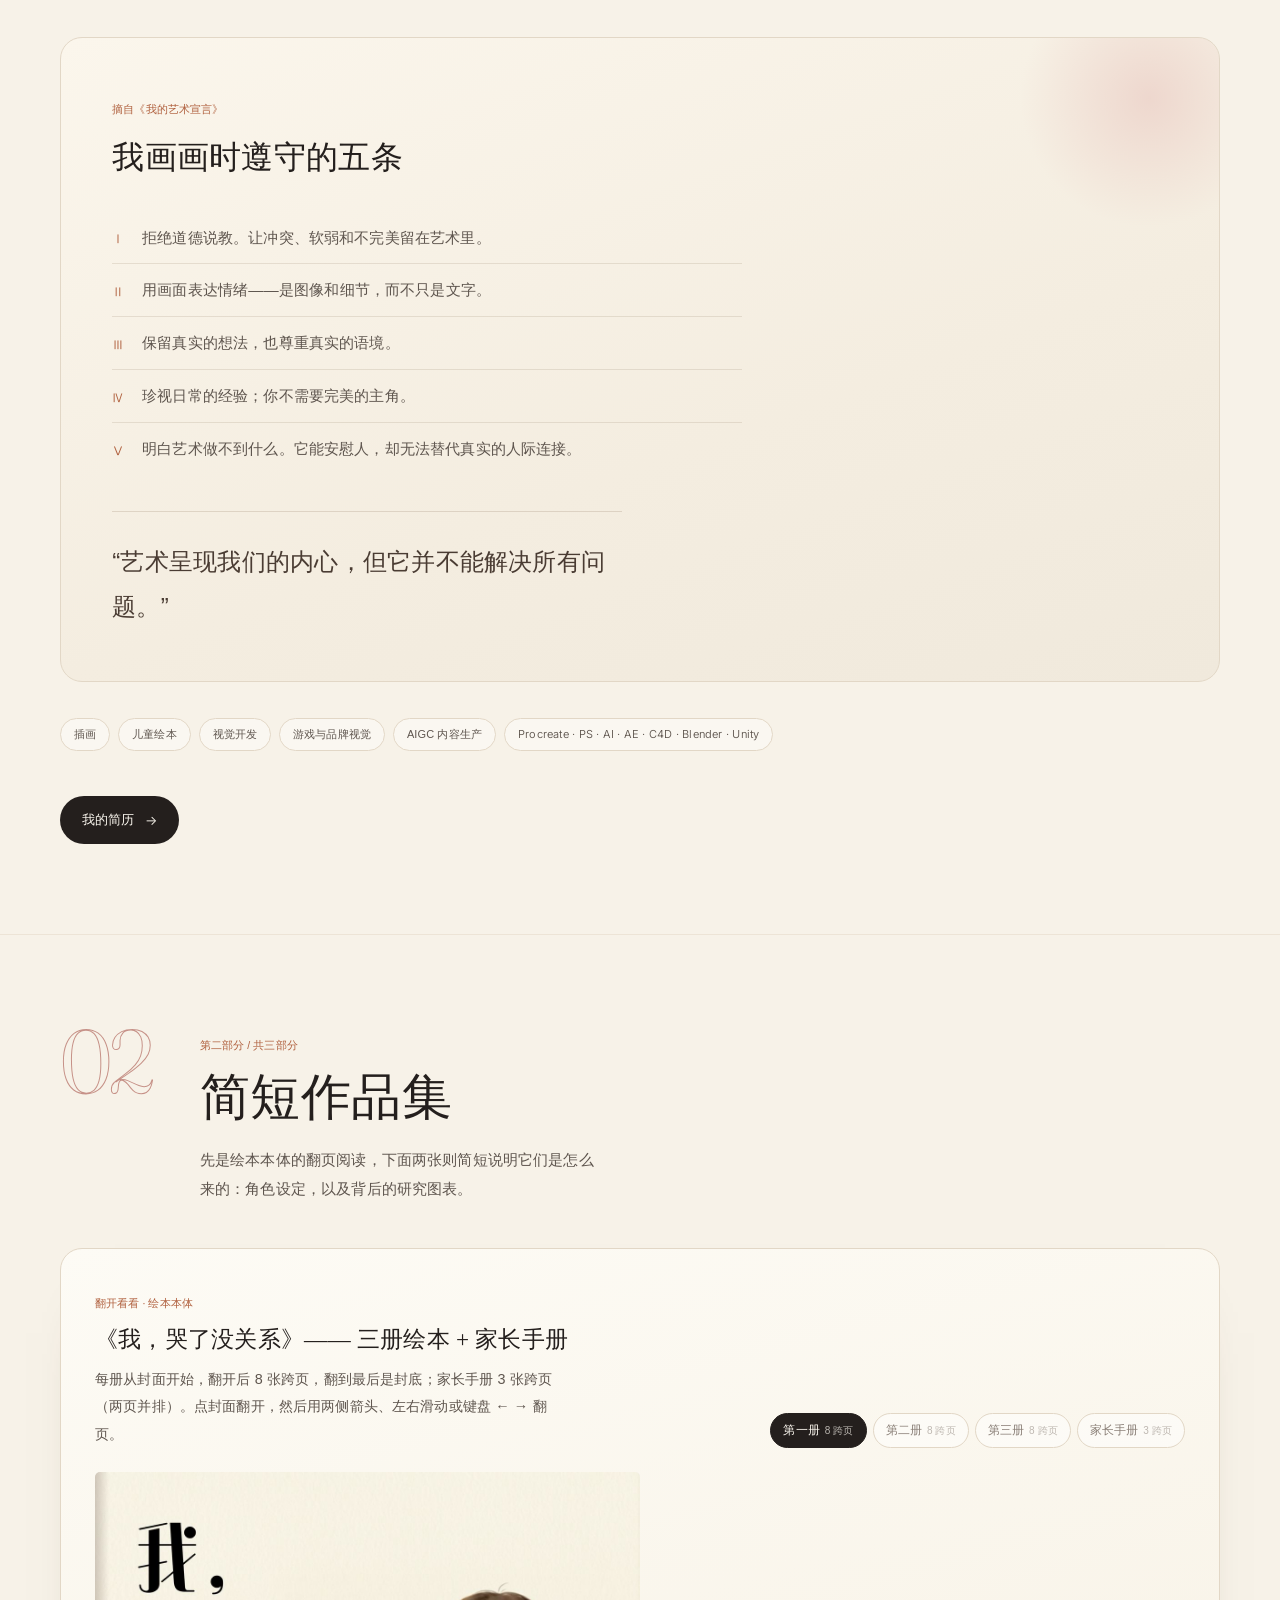
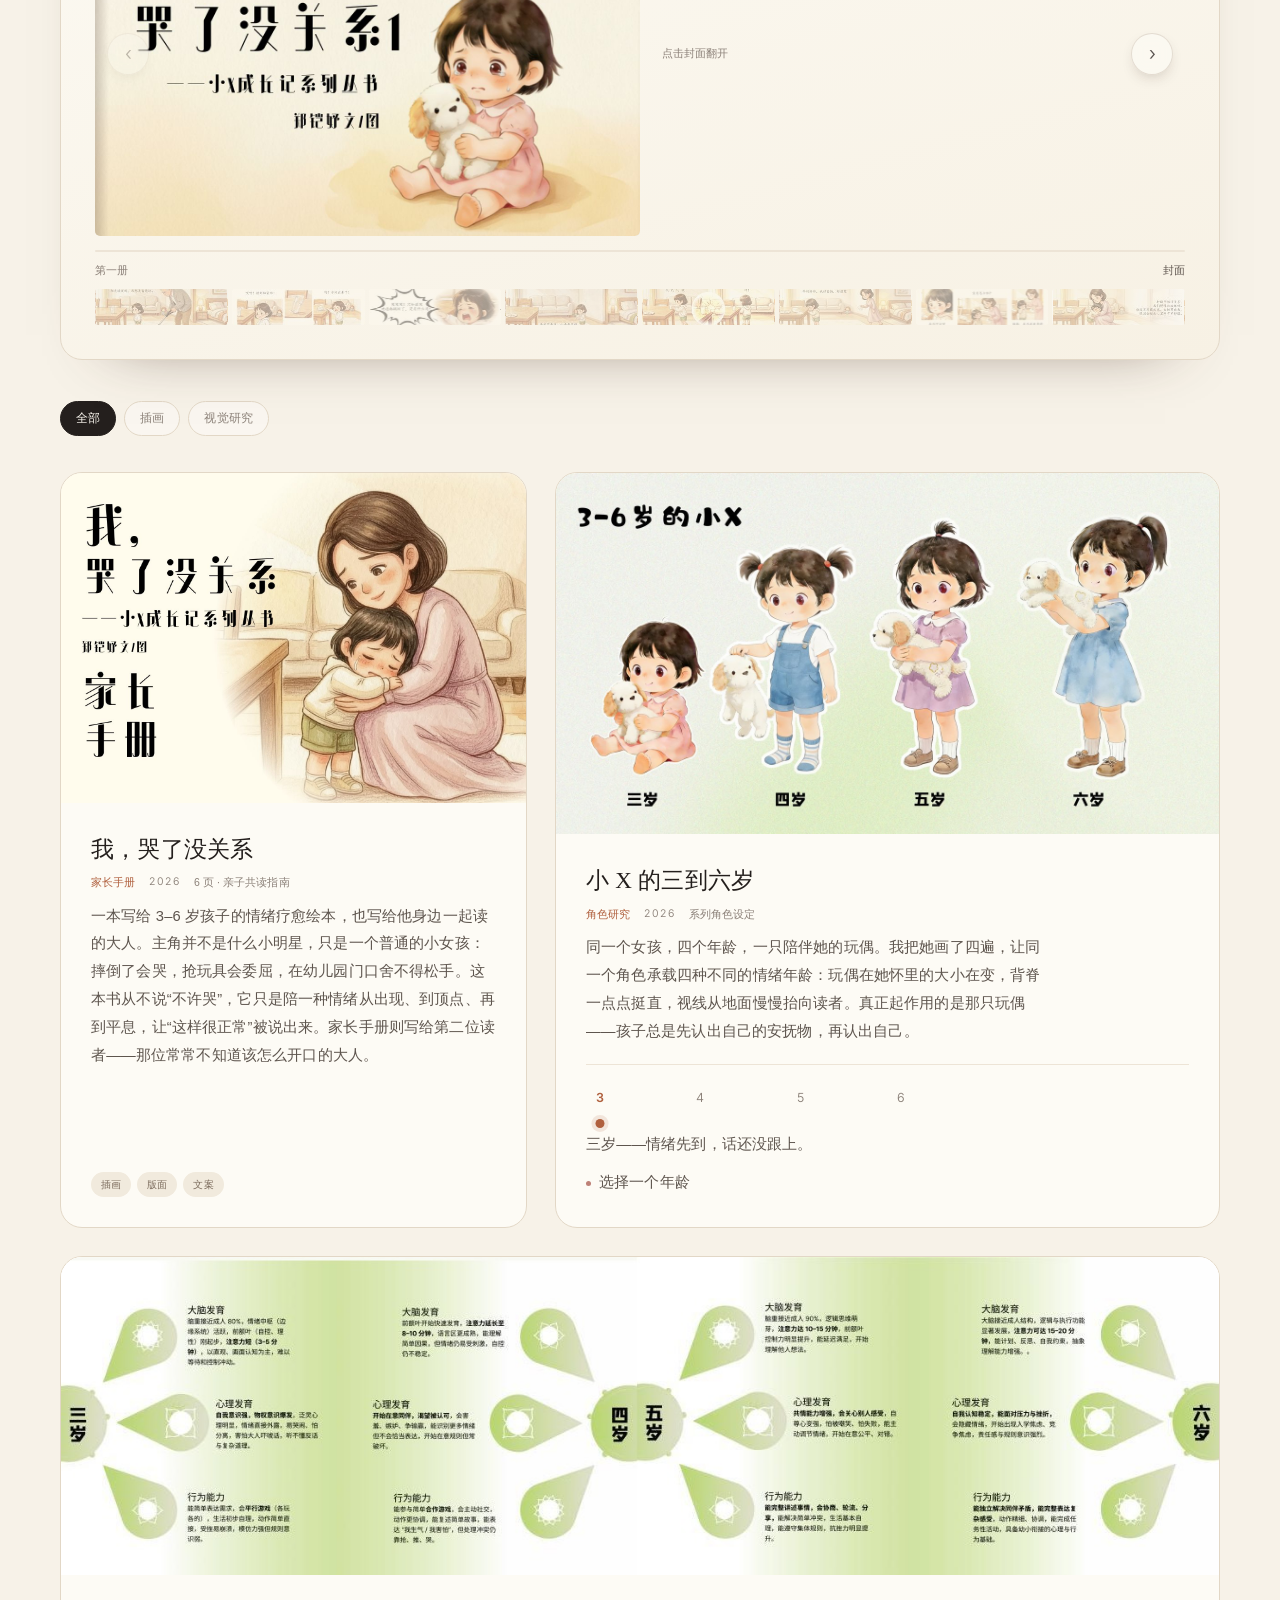
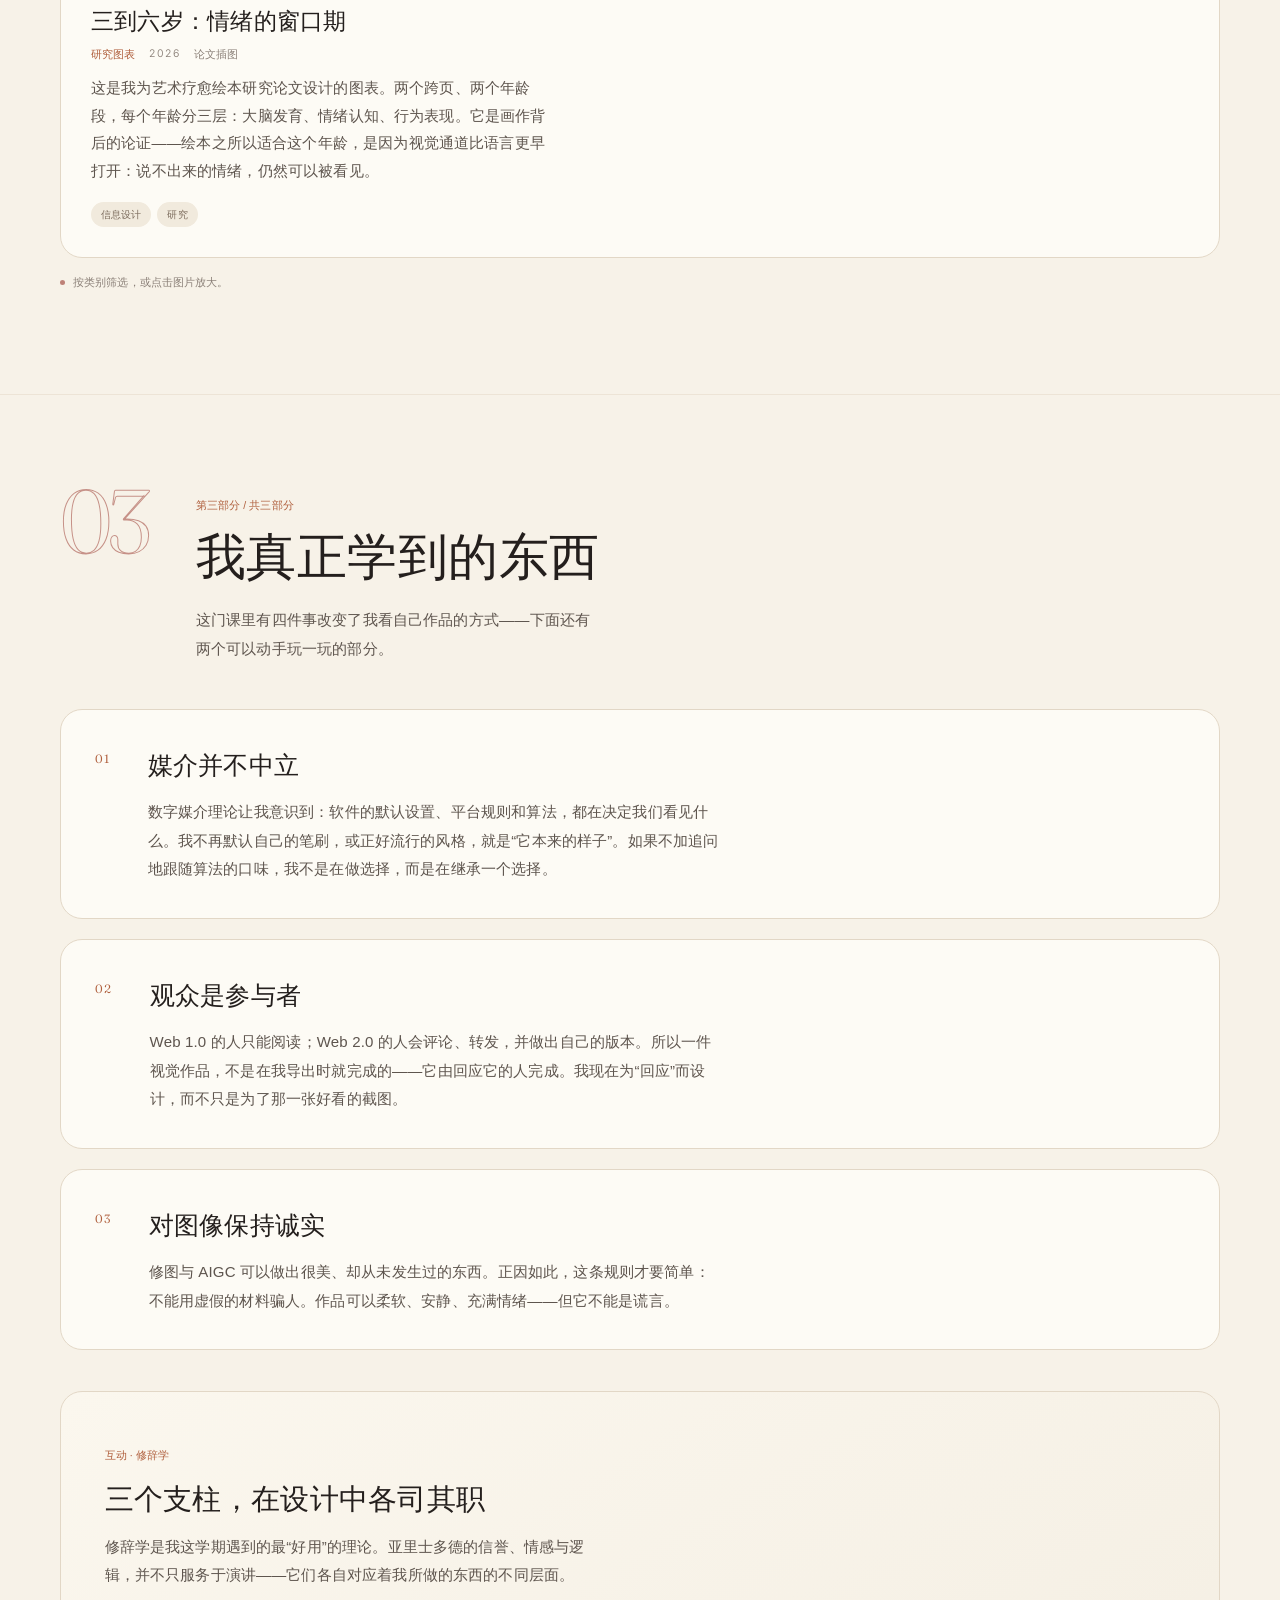
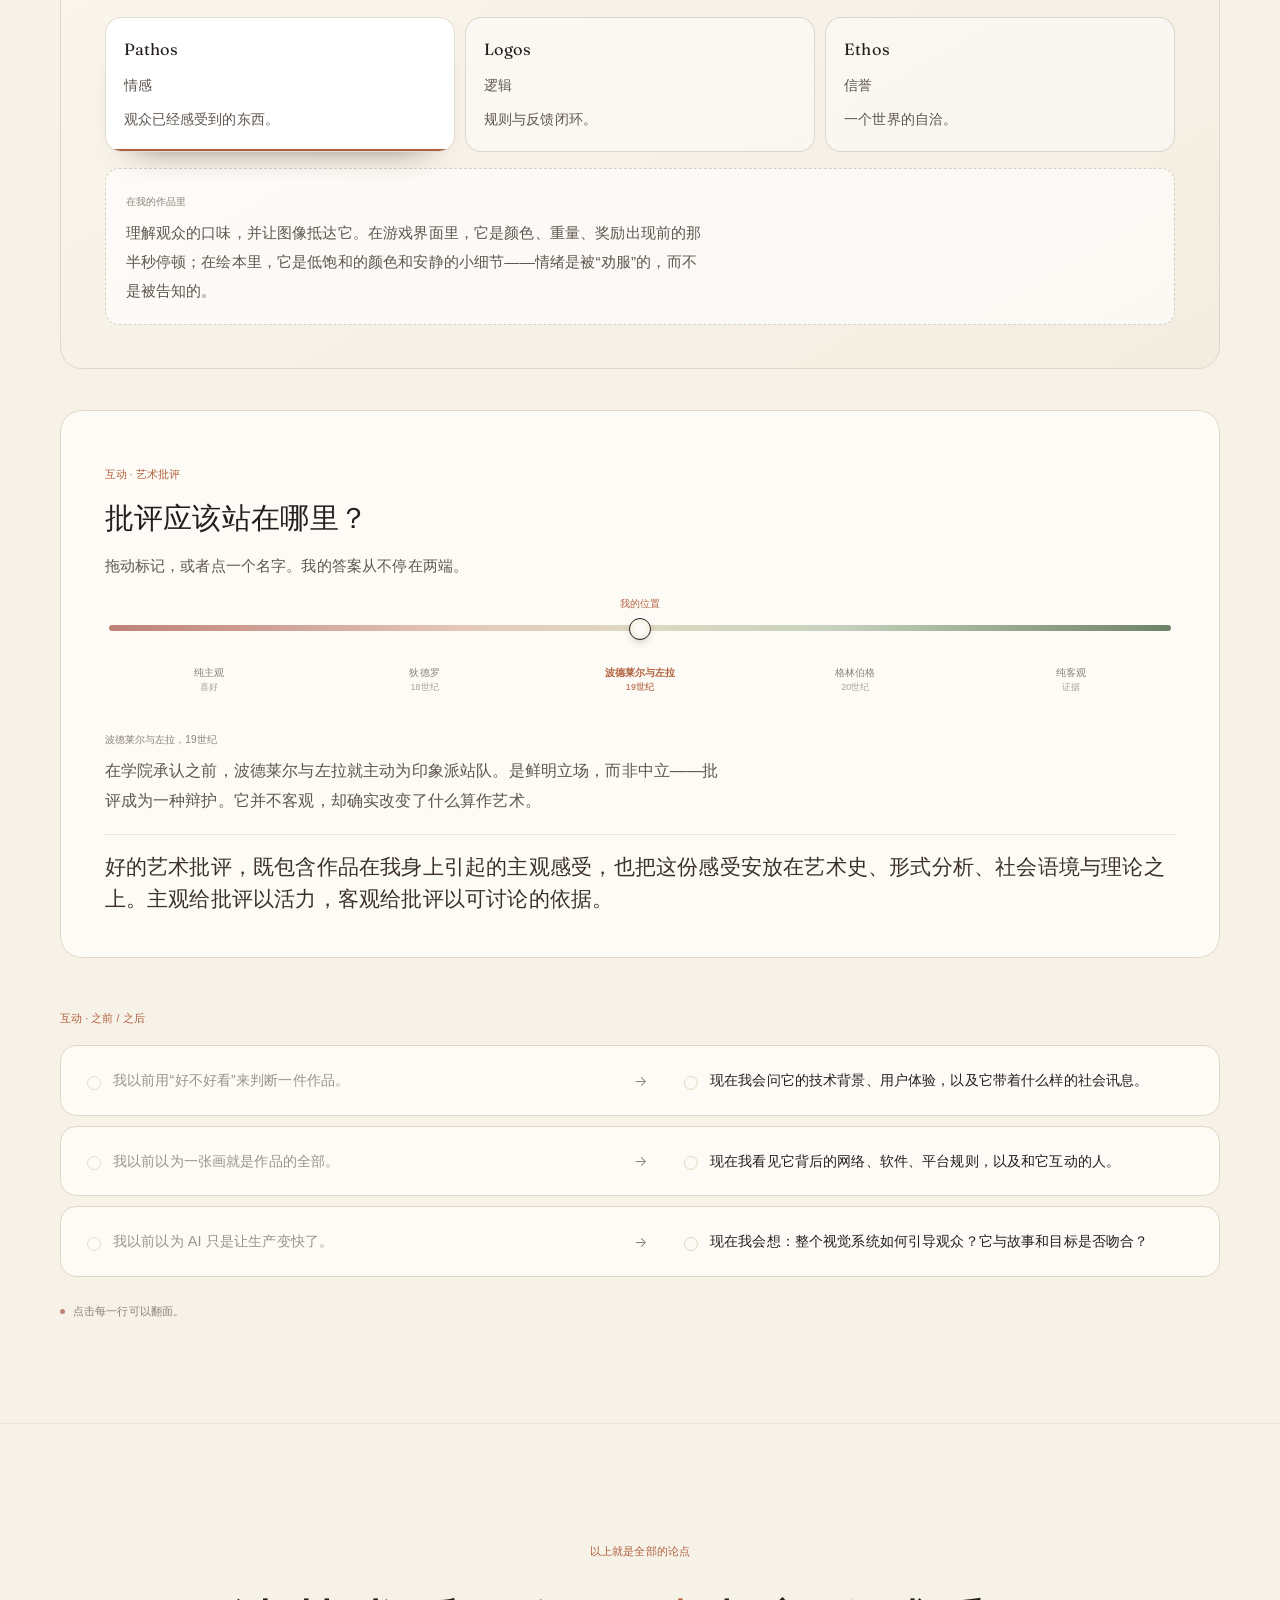
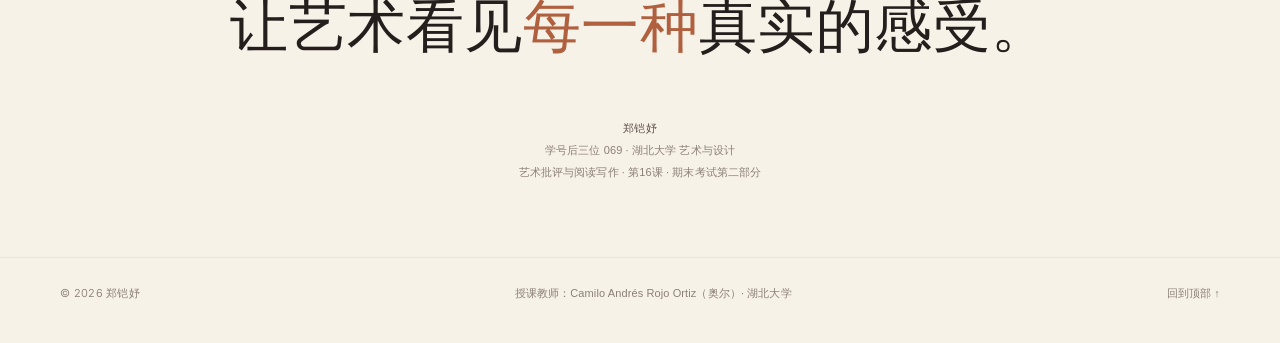
==== commit 7d44fbda: "cv block: just the button" ====
--- a/index.html
+++ b/index.html
@@ -172,16 +172,8 @@
       </div>
 
       <div class="cvcta reveal">
-        <div class="cvcta-text">
-          <p class="part-kicker"><span lang="en">Curriculum vitae</span><span lang="zh">简历</span></p>
-          <h3><span lang="en">The whole CV, one click away</span><span lang="zh">完整简历，点开就能看</span></h3>
-          <p class="cvcta-note">
-            <span lang="en">One A4 page, exactly as designed — opens in a reader, follows the site language.</span>
-            <span lang="zh">一页 A4，原版式原排版，在阅读层里打开；跟随站点语言，英文介面看英文版。</span>
-          </p>
-        </div>
         <button class="btn" type="button" id="cvOpen">
-          <span lang="en">Open CV</span><span lang="zh">查看简历</span>
+          <span lang="en">My CV</span><span lang="zh">我的简历</span>
           <span class="arrow" aria-hidden="true">→</span>
         </button>
       </div>
--- a/styles.css
+++ b/styles.css
@@ -443,13 +443,7 @@
 .cv-v{margin:0;font-size:.86rem;line-height:1.62;color:var(--ink-soft)}
 
 /* cv call to action + reader */
-.cvcta{
-  display:flex;align-items:center;justify-content:space-between;gap:clamp(18px,3vw,32px);flex-wrap:wrap;
-  margin-top:clamp(40px,6vh,68px);padding:clamp(22px,3vw,34px);
-  border:1px solid var(--line);border-radius:var(--r);background:#FBF7EF
-}
-.cvcta-text h3{font-family:var(--serif);font-weight:400;font-size:clamp(1.2rem,2.3vw,1.65rem);margin:.18em 0 .35em;letter-spacing:-.01em}
-.cvcta-note{margin:0;max-width:48ch;font-size:.88rem;line-height:1.62;color:var(--ink-soft)}
+.cvcta{display:flex;margin-top:clamp(34px,5vh,56px)}
 
 .cvmodal{position:fixed;inset:0;z-index:130;display:none}
 .cvmodal.open{display:block}
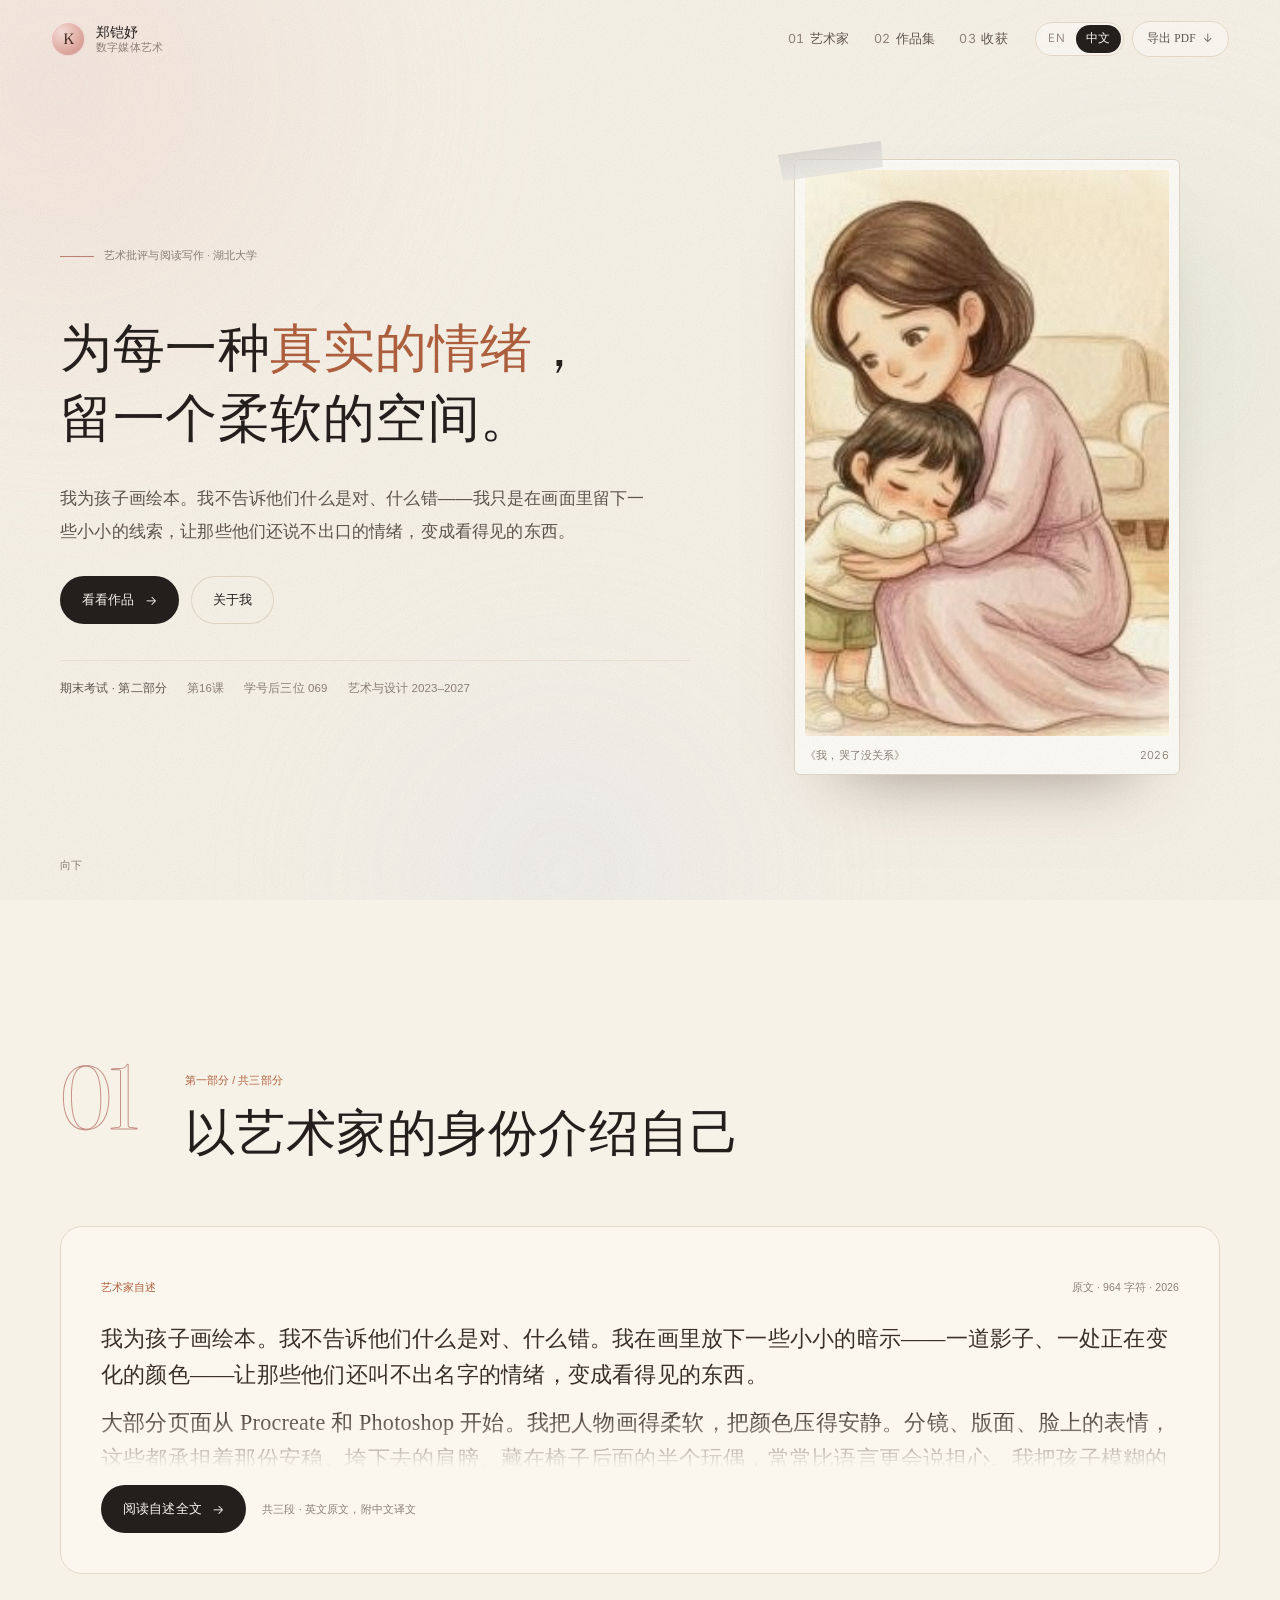
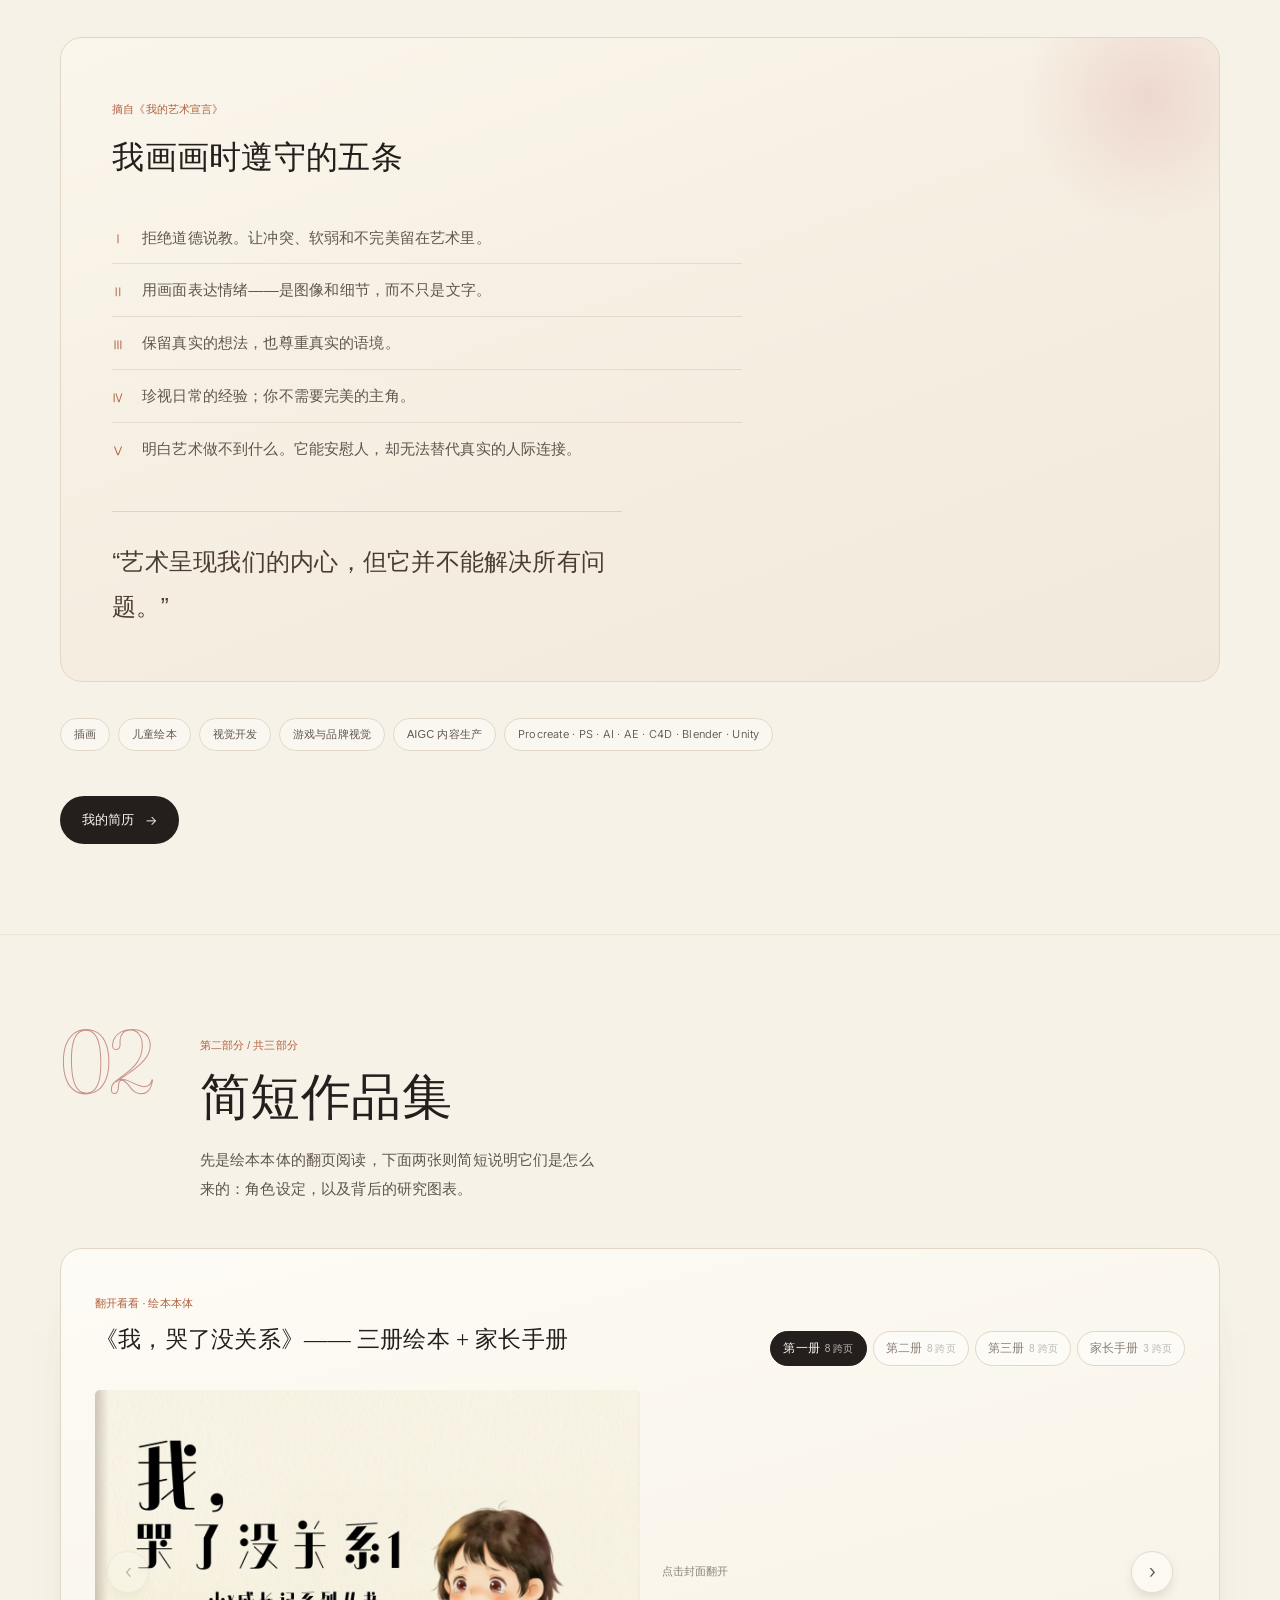
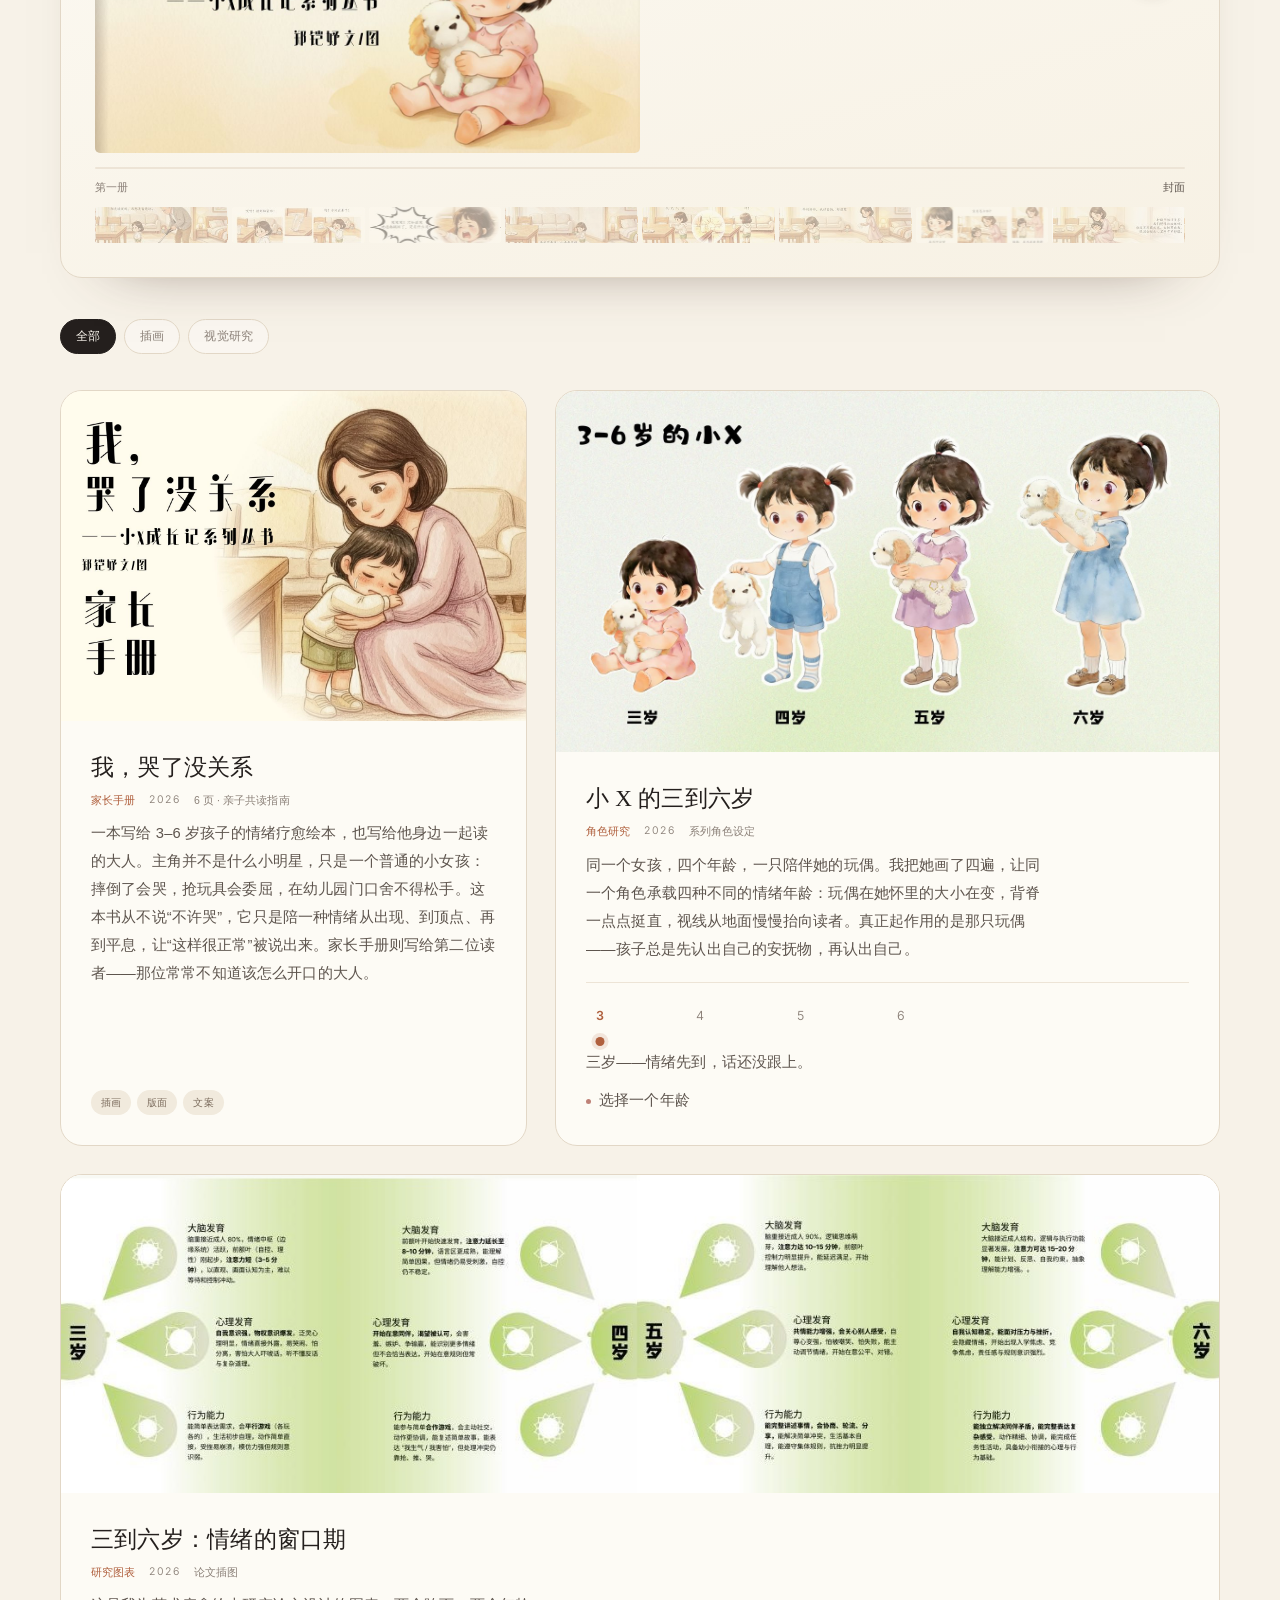
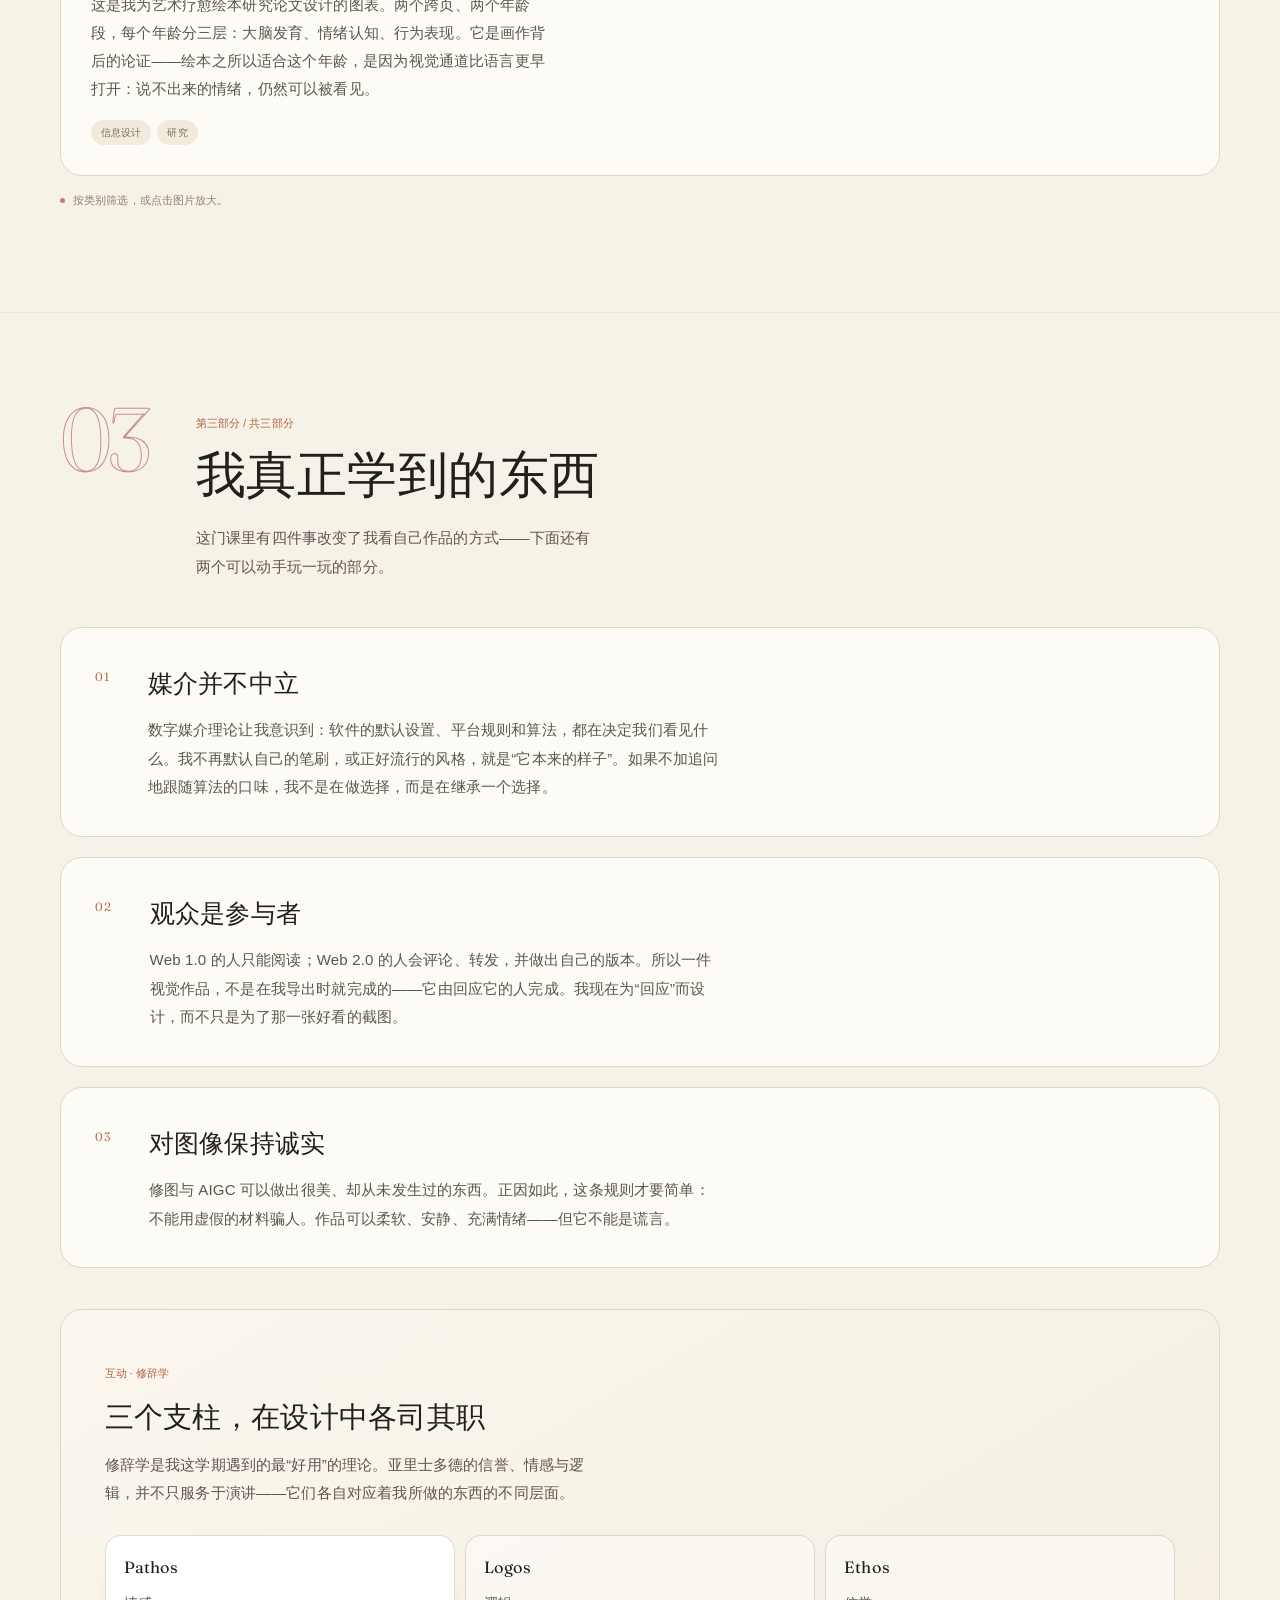
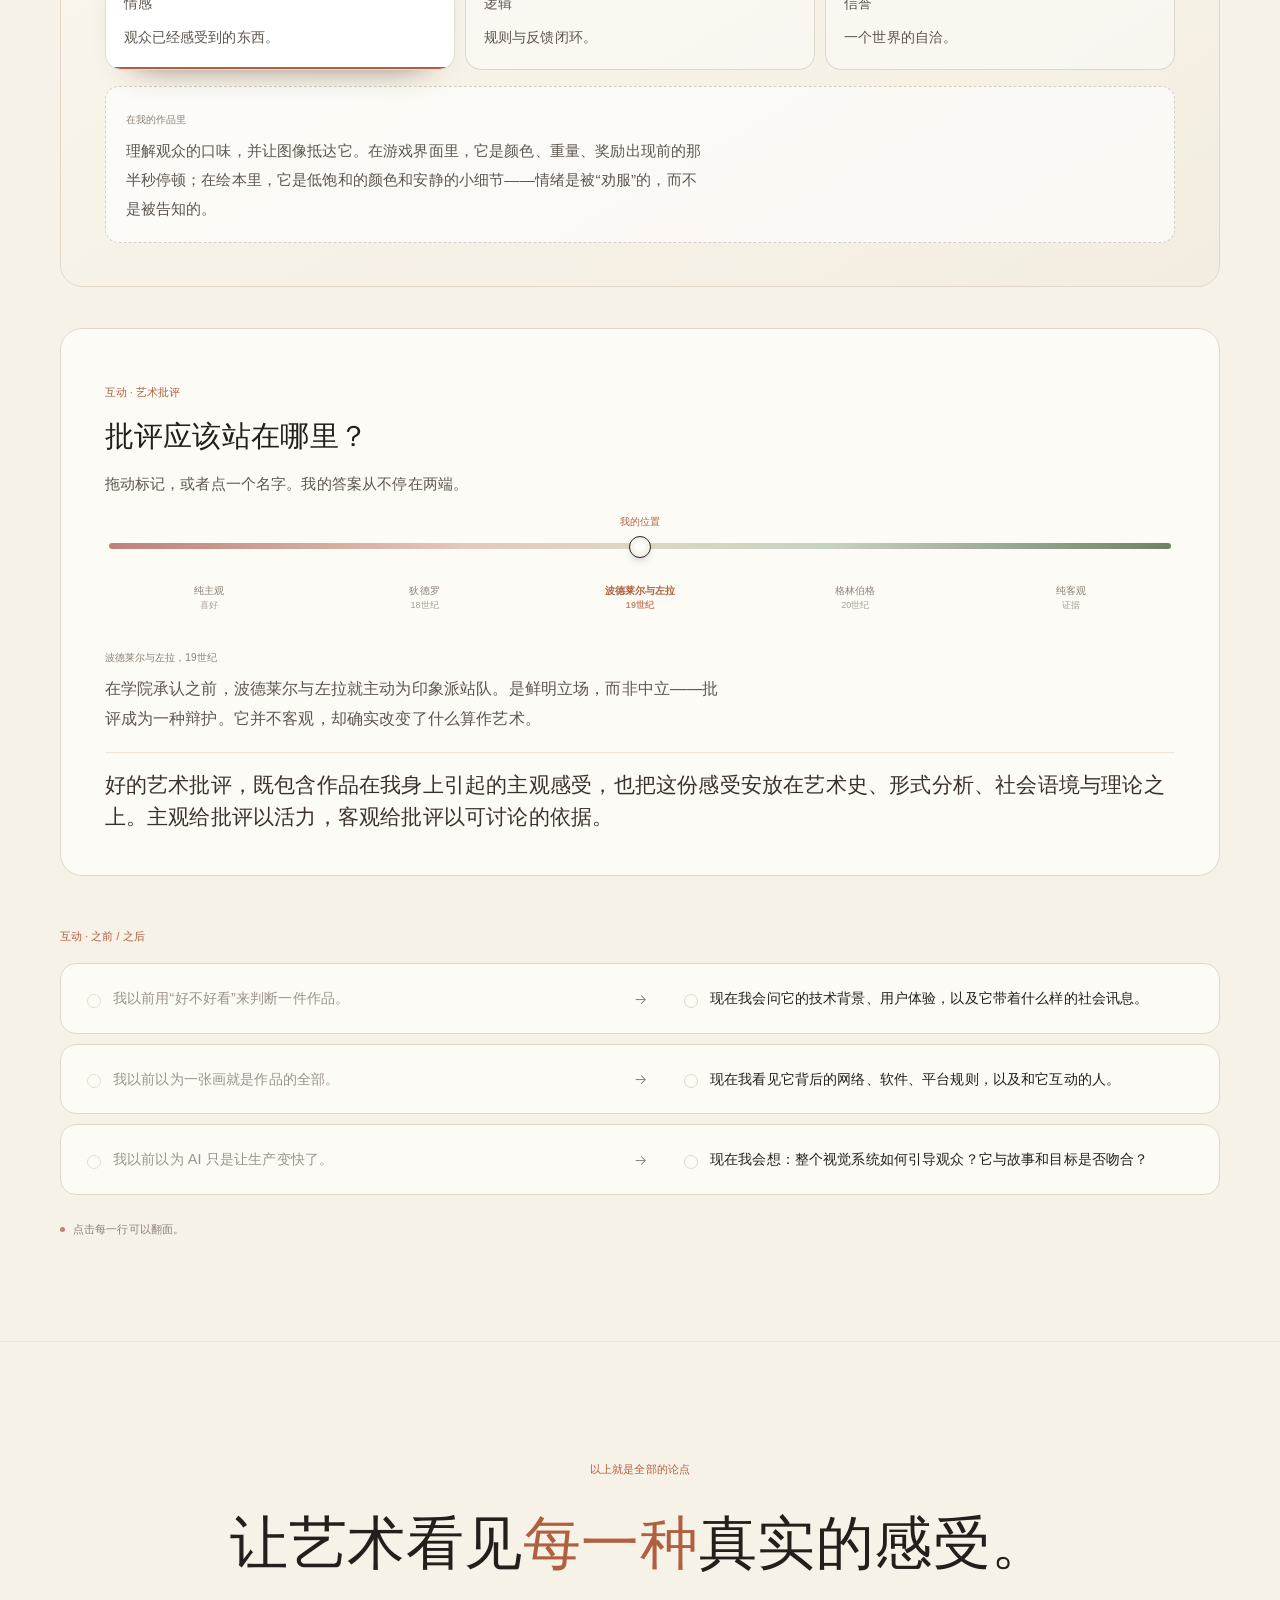
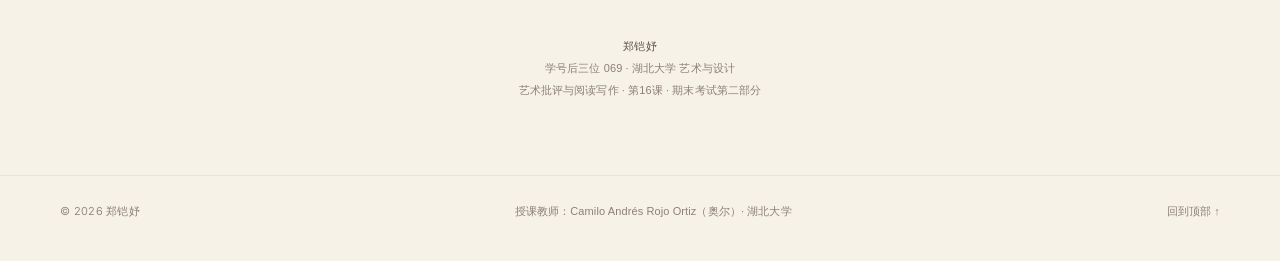
==== commit 8c66c610: "reader: drop the instruction paragraph" ====
--- a/index.html
+++ b/index.html
@@ -207,10 +207,6 @@
               <span lang="en">《It's Okay That I Cried》 — three volumes + the parent handbook</span>
               <span lang="zh">《我，哭了没关系》—— 三册绘本 + 家长手册</span>
             </h3>
-            <p class="reader-sub">
-              <span lang="en">Each volume opens from its cover, runs 8 spreads, and closes on its back cover; the handbook has 3 spreads (two pages side by side). Click the cover to open it, then turn with the arrows, a swipe, or ← →.</span>
-              <span lang="zh">每册从封面开始，翻开后 8 张跨页，翻到最后是封底；家长手册 3 张跨页（两页并排）。点封面翻开，然后用两侧箭头、左右滑动或键盘 ← → 翻页。</span>
-            </p>
           </div>
           <div class="reader-tabs" role="group" aria-label="选择册数">
             <button class="rtab" type="button" data-book="b1" aria-pressed="true">
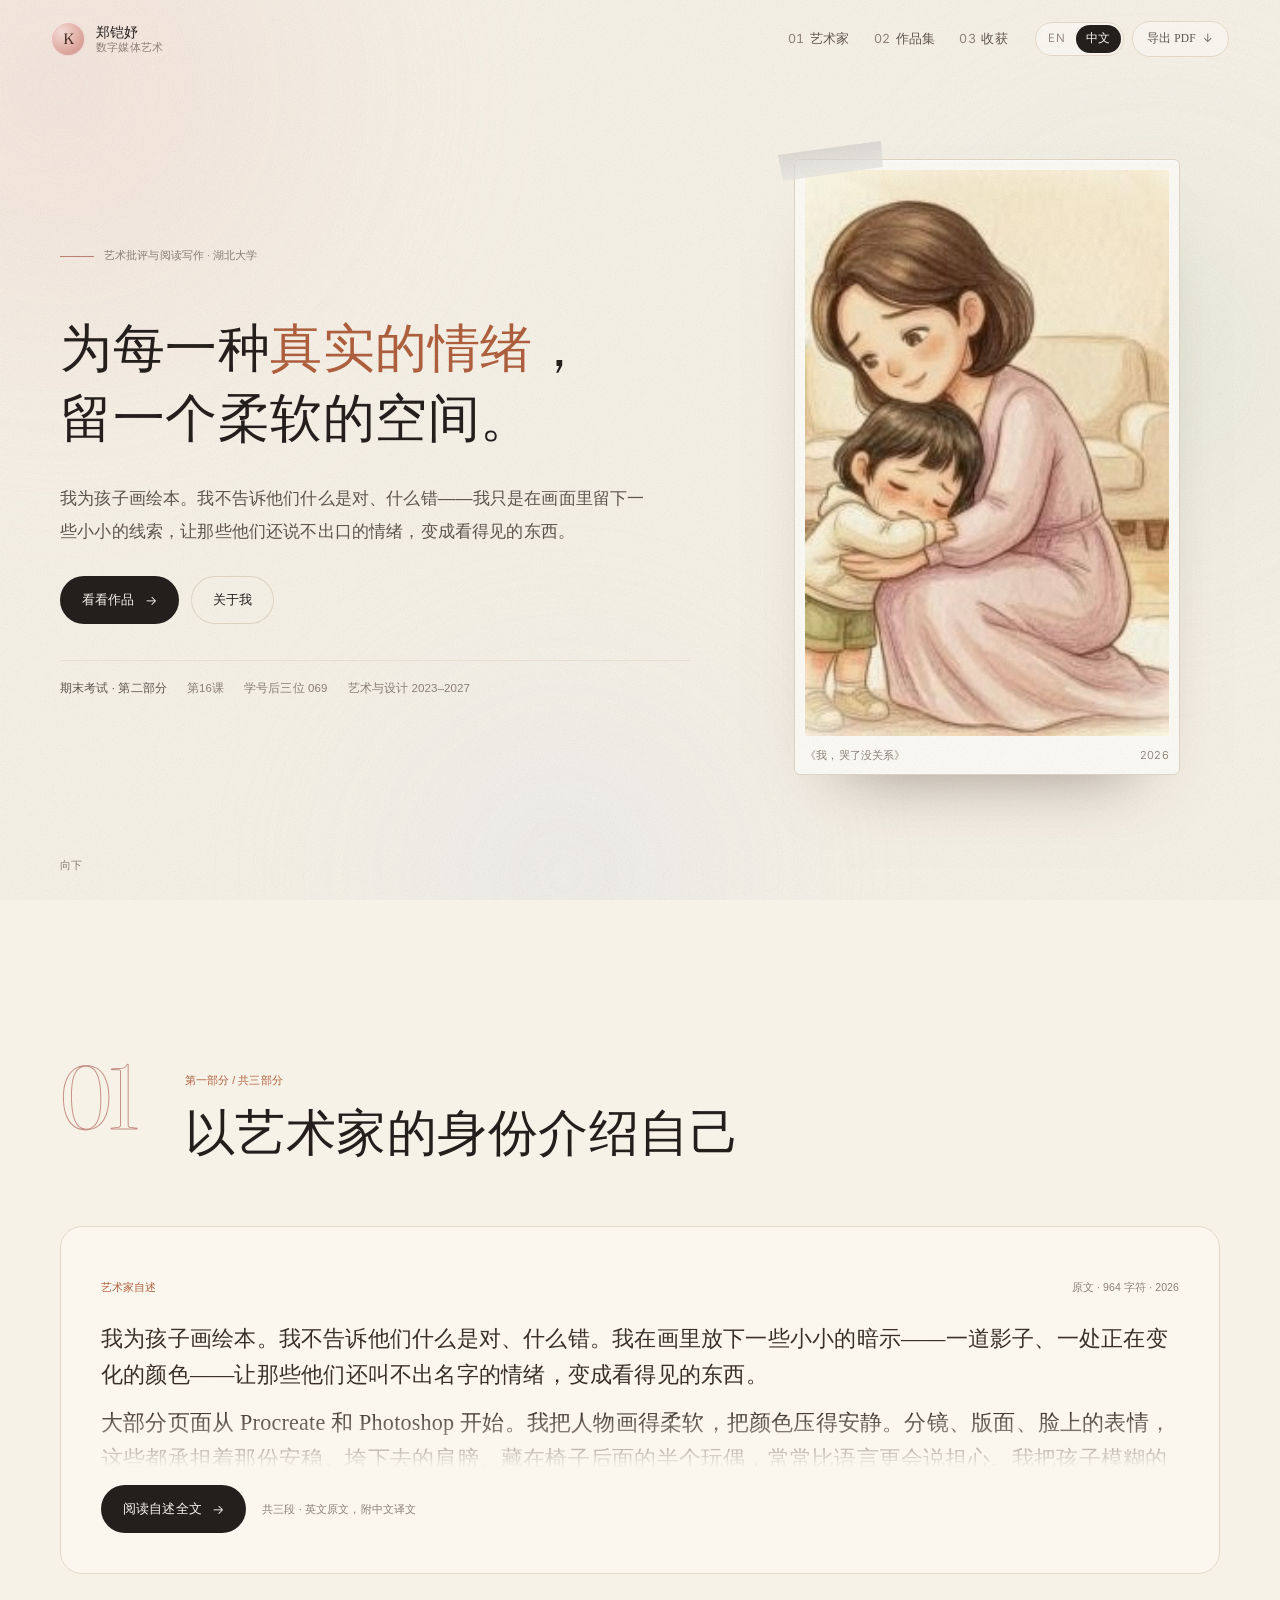
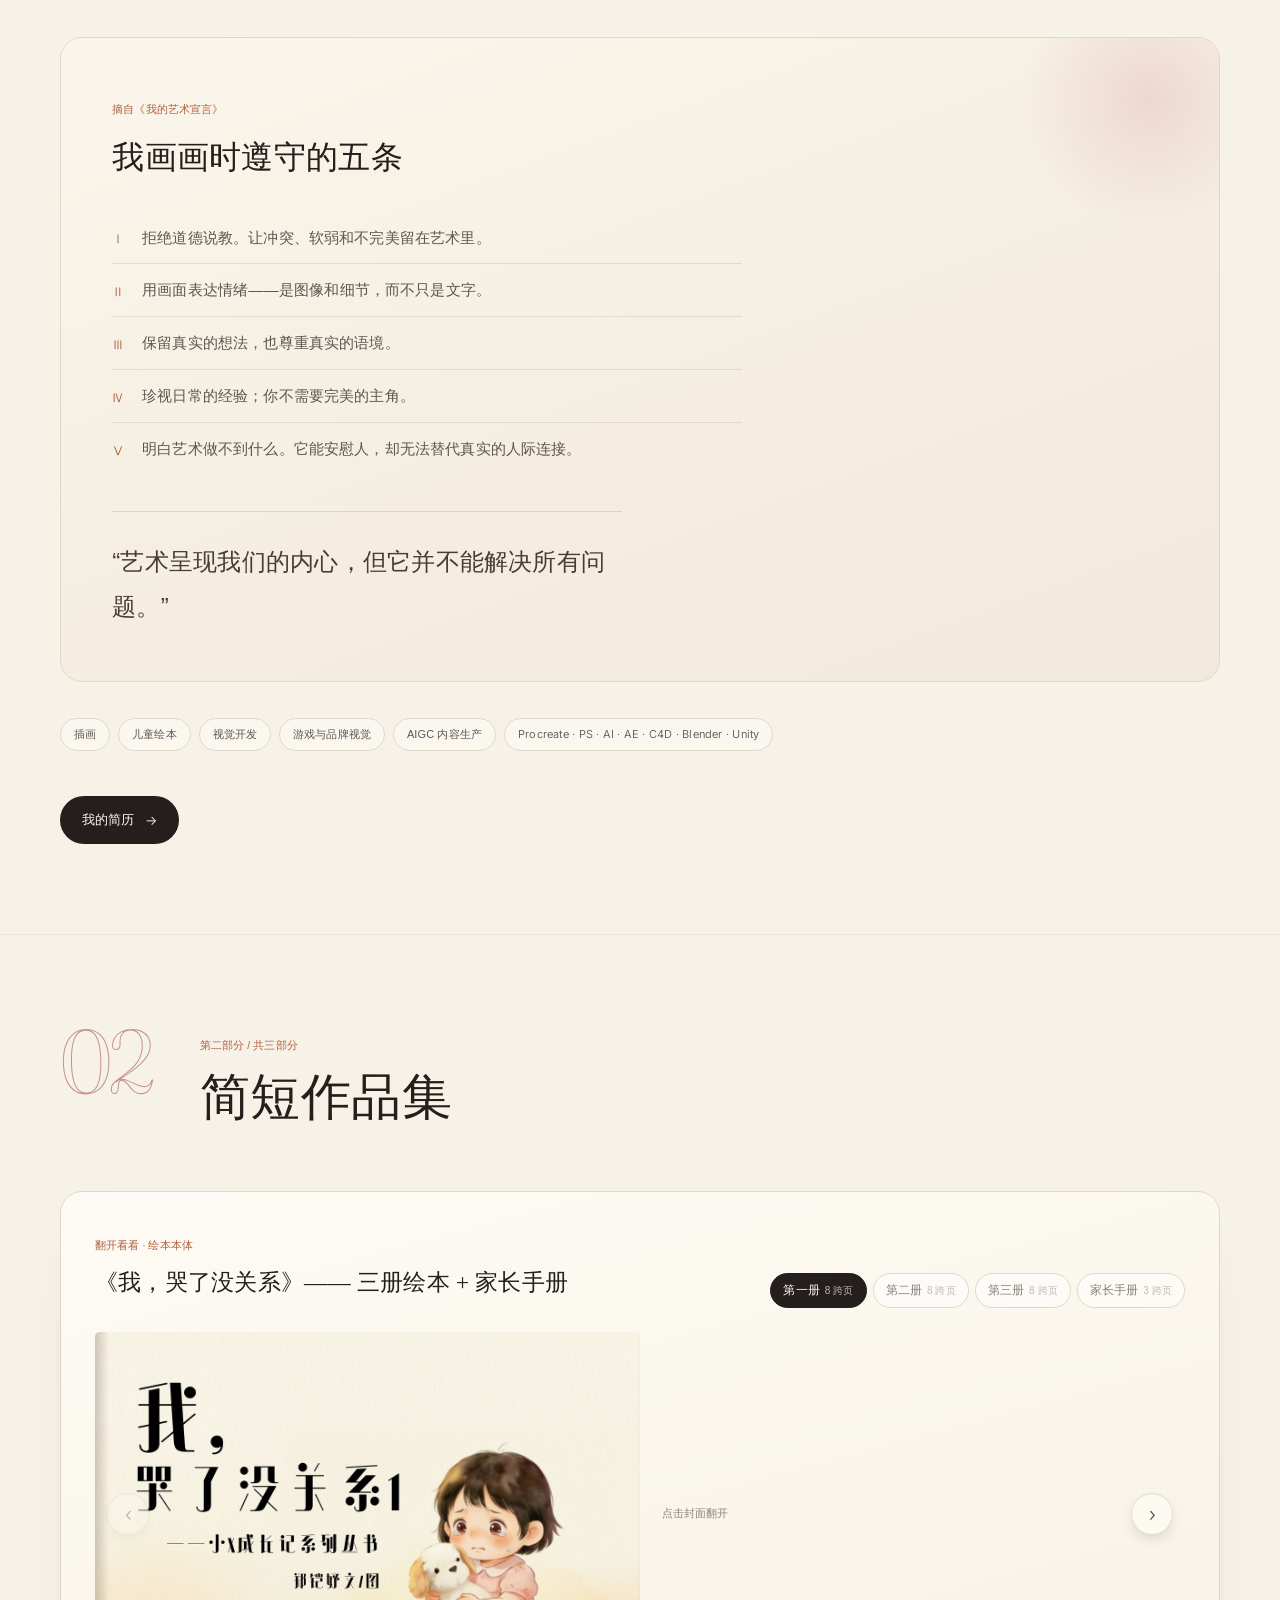
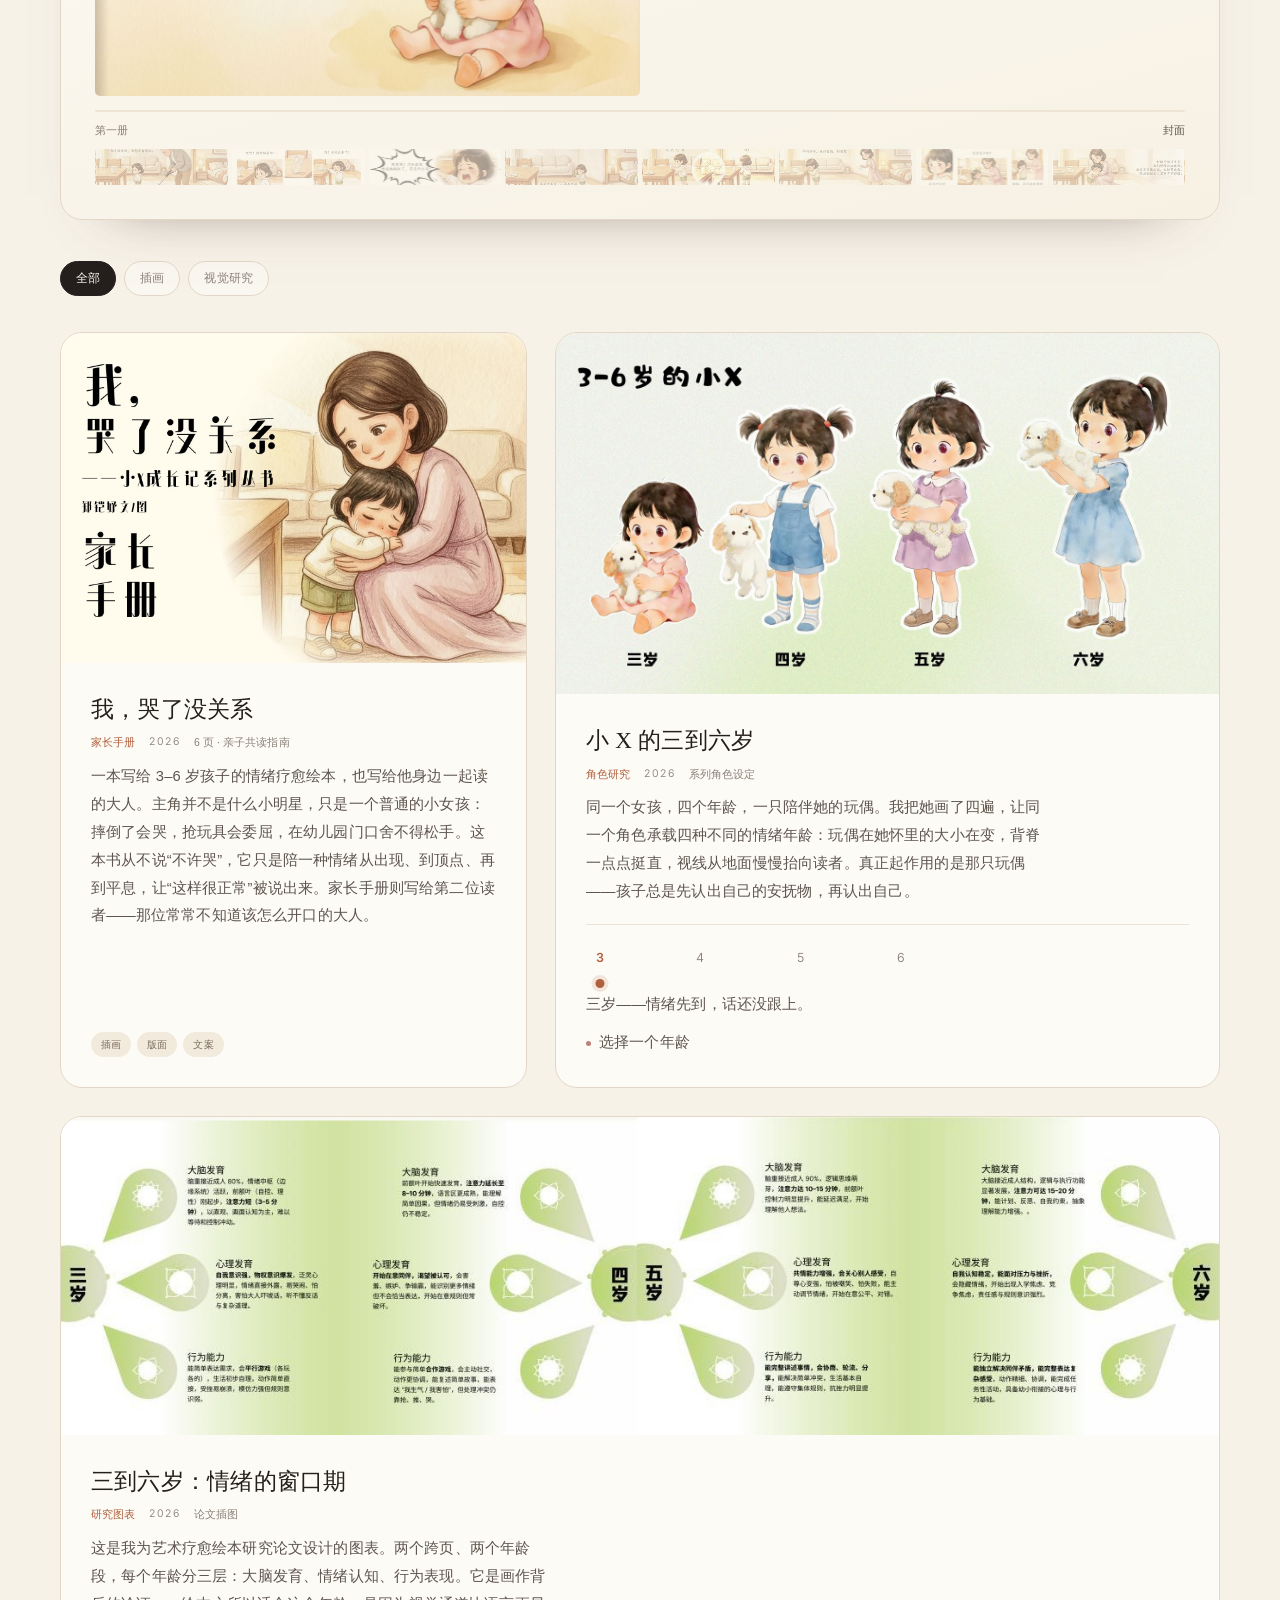
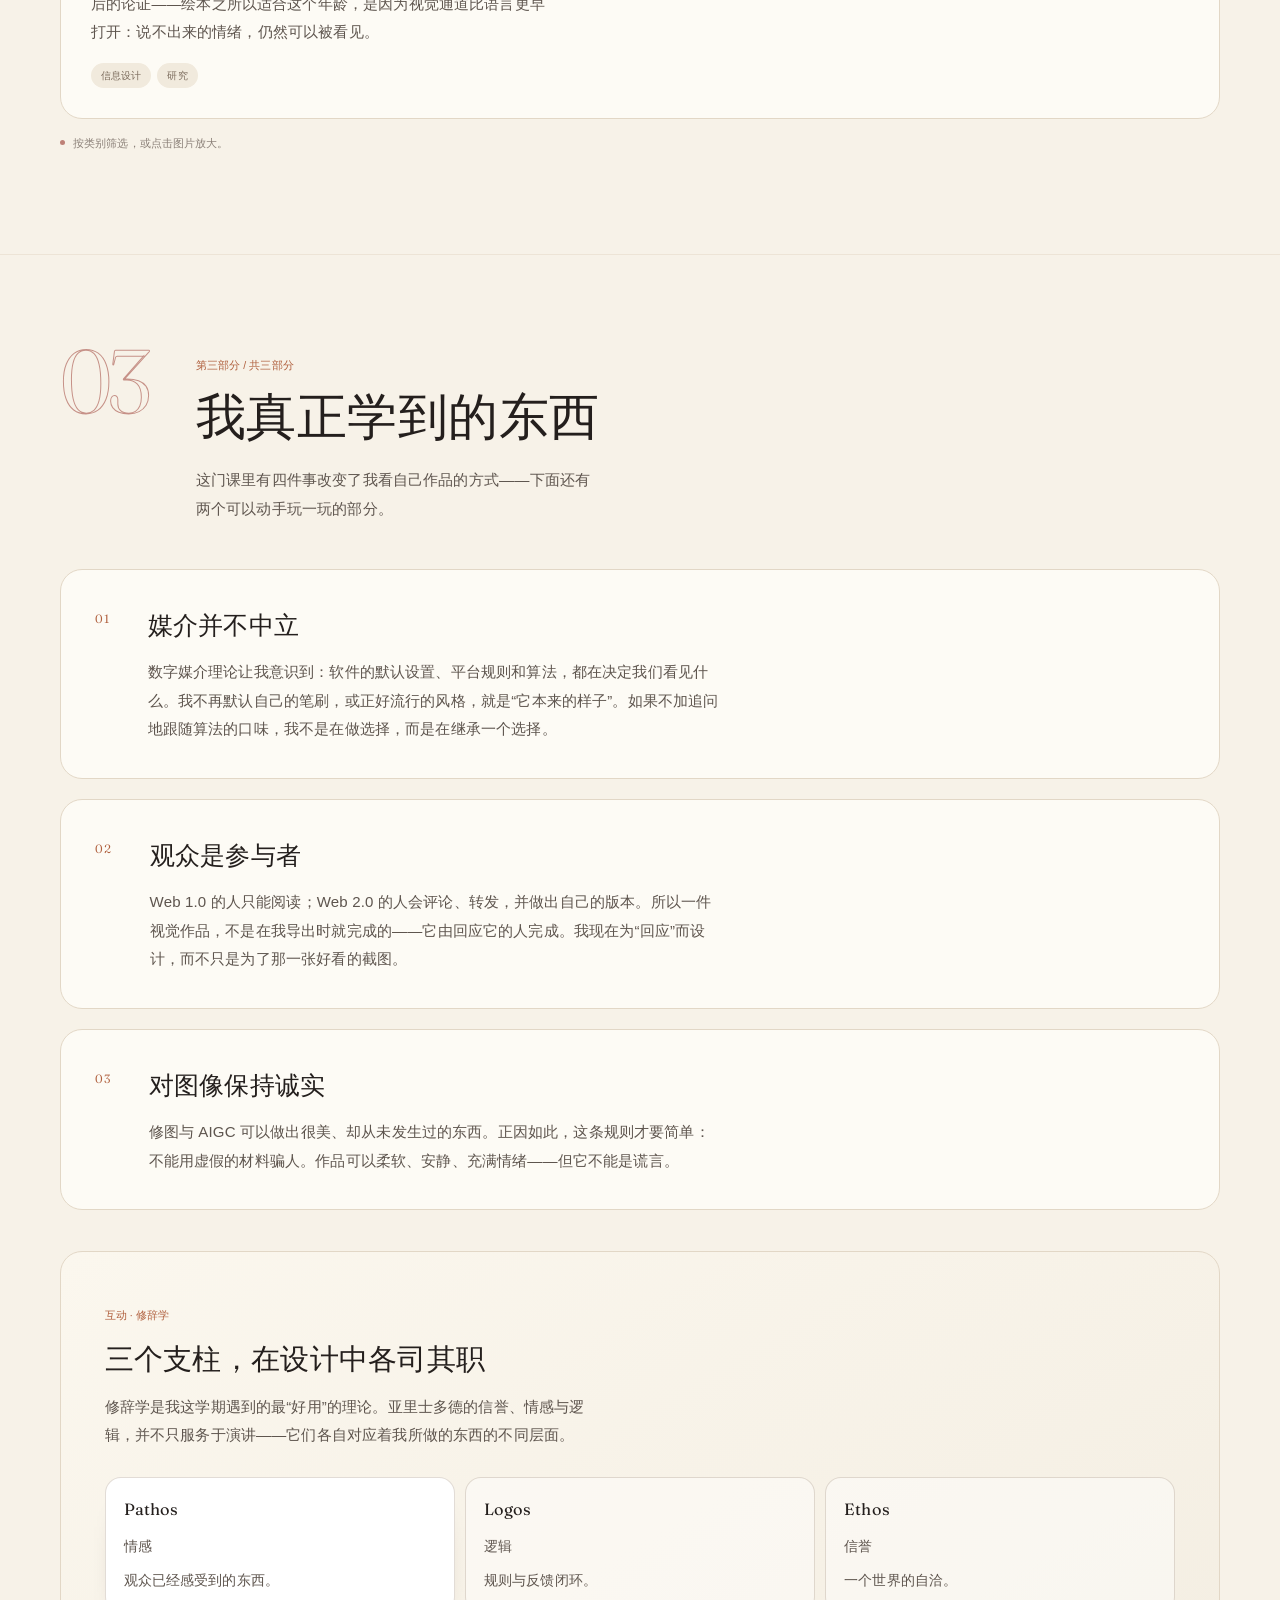
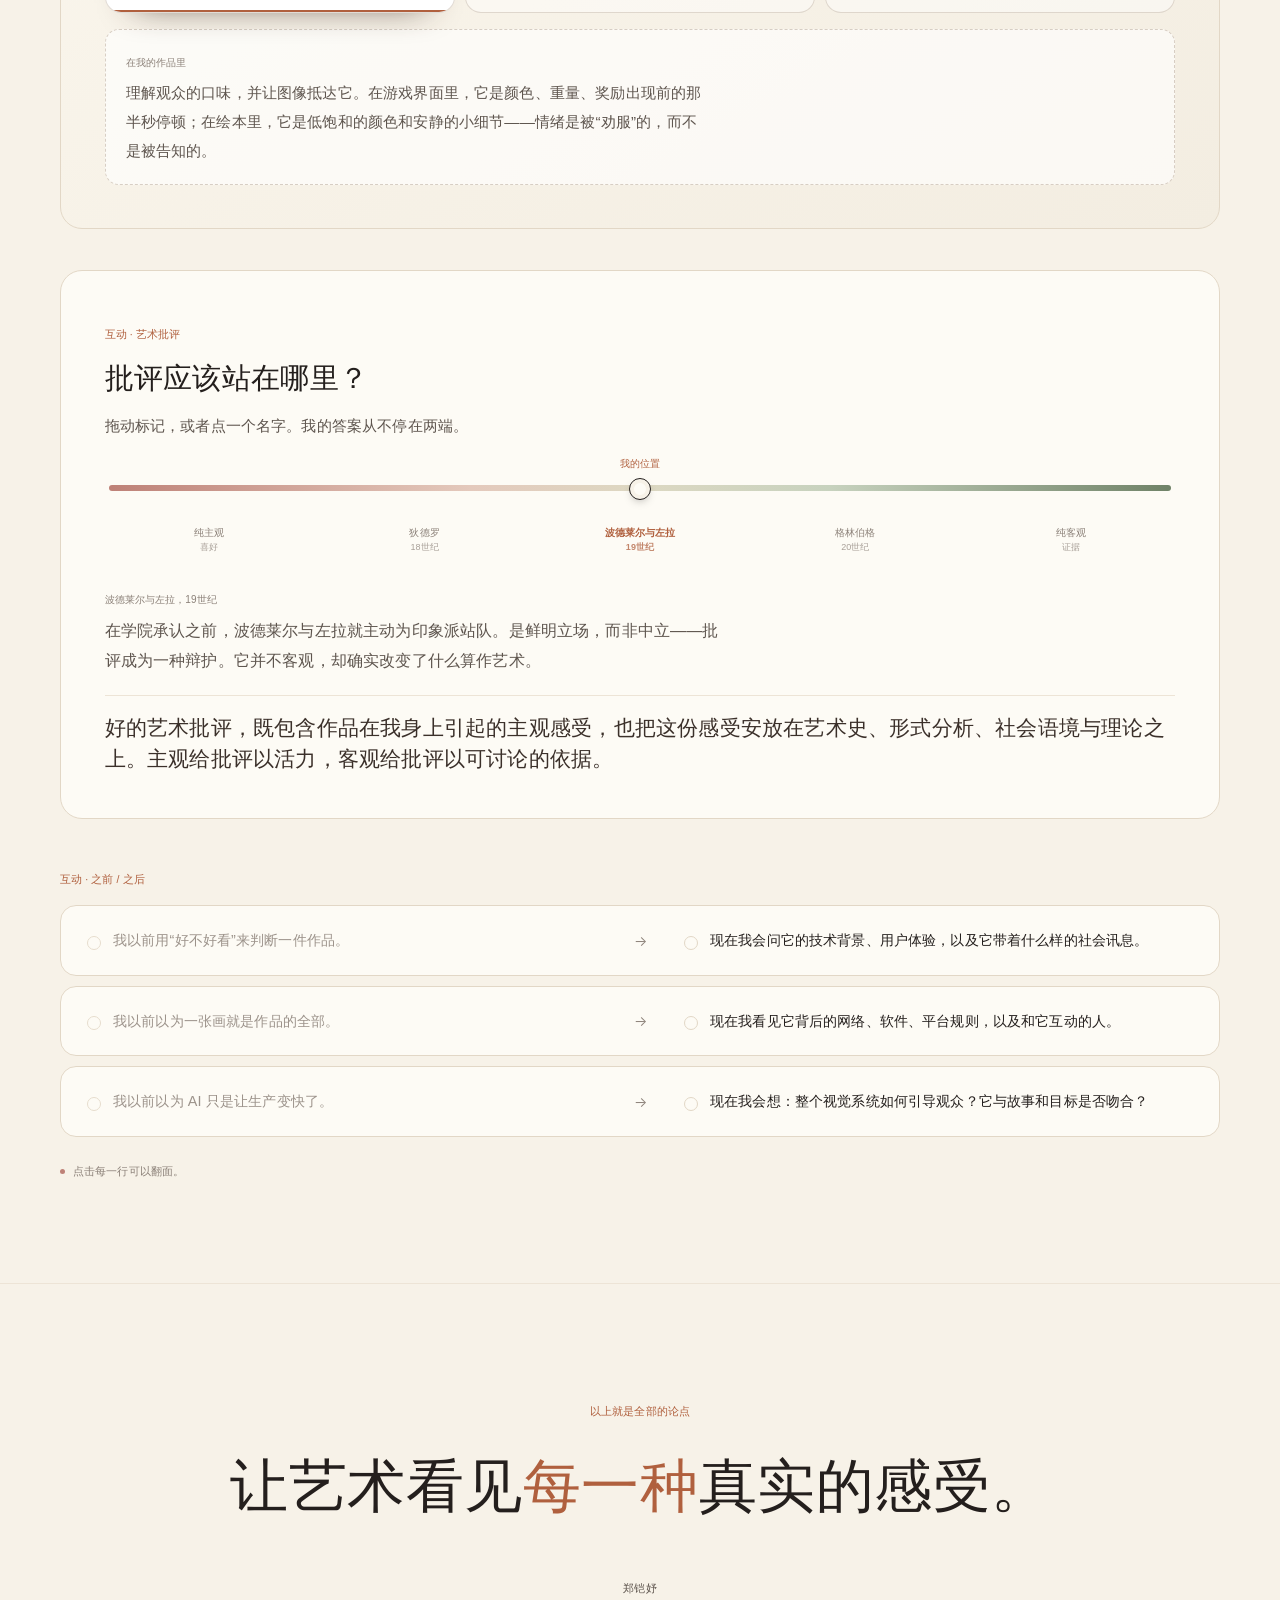
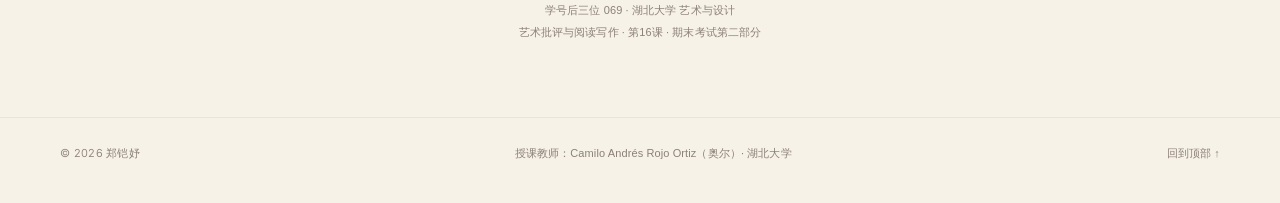
==== commit ebd2a814: "part 2: drop the intro line" ====
--- a/index.html
+++ b/index.html
@@ -191,10 +191,6 @@
             <span lang="en">A short portfolio</span>
             <span lang="zh">简短作品集</span>
           </h2>
-          <p class="sub">
-            <span lang="en">Flip through the books themselves, then two short notes on how they were made: the character study and the research chart behind them.</span>
-            <span lang="zh">先是绘本本体的翻页阅读，下面两张则简短说明它们是怎么来的：角色设定，以及背后的研究图表。</span>
-          </p>
         </div>
       </div>
 
